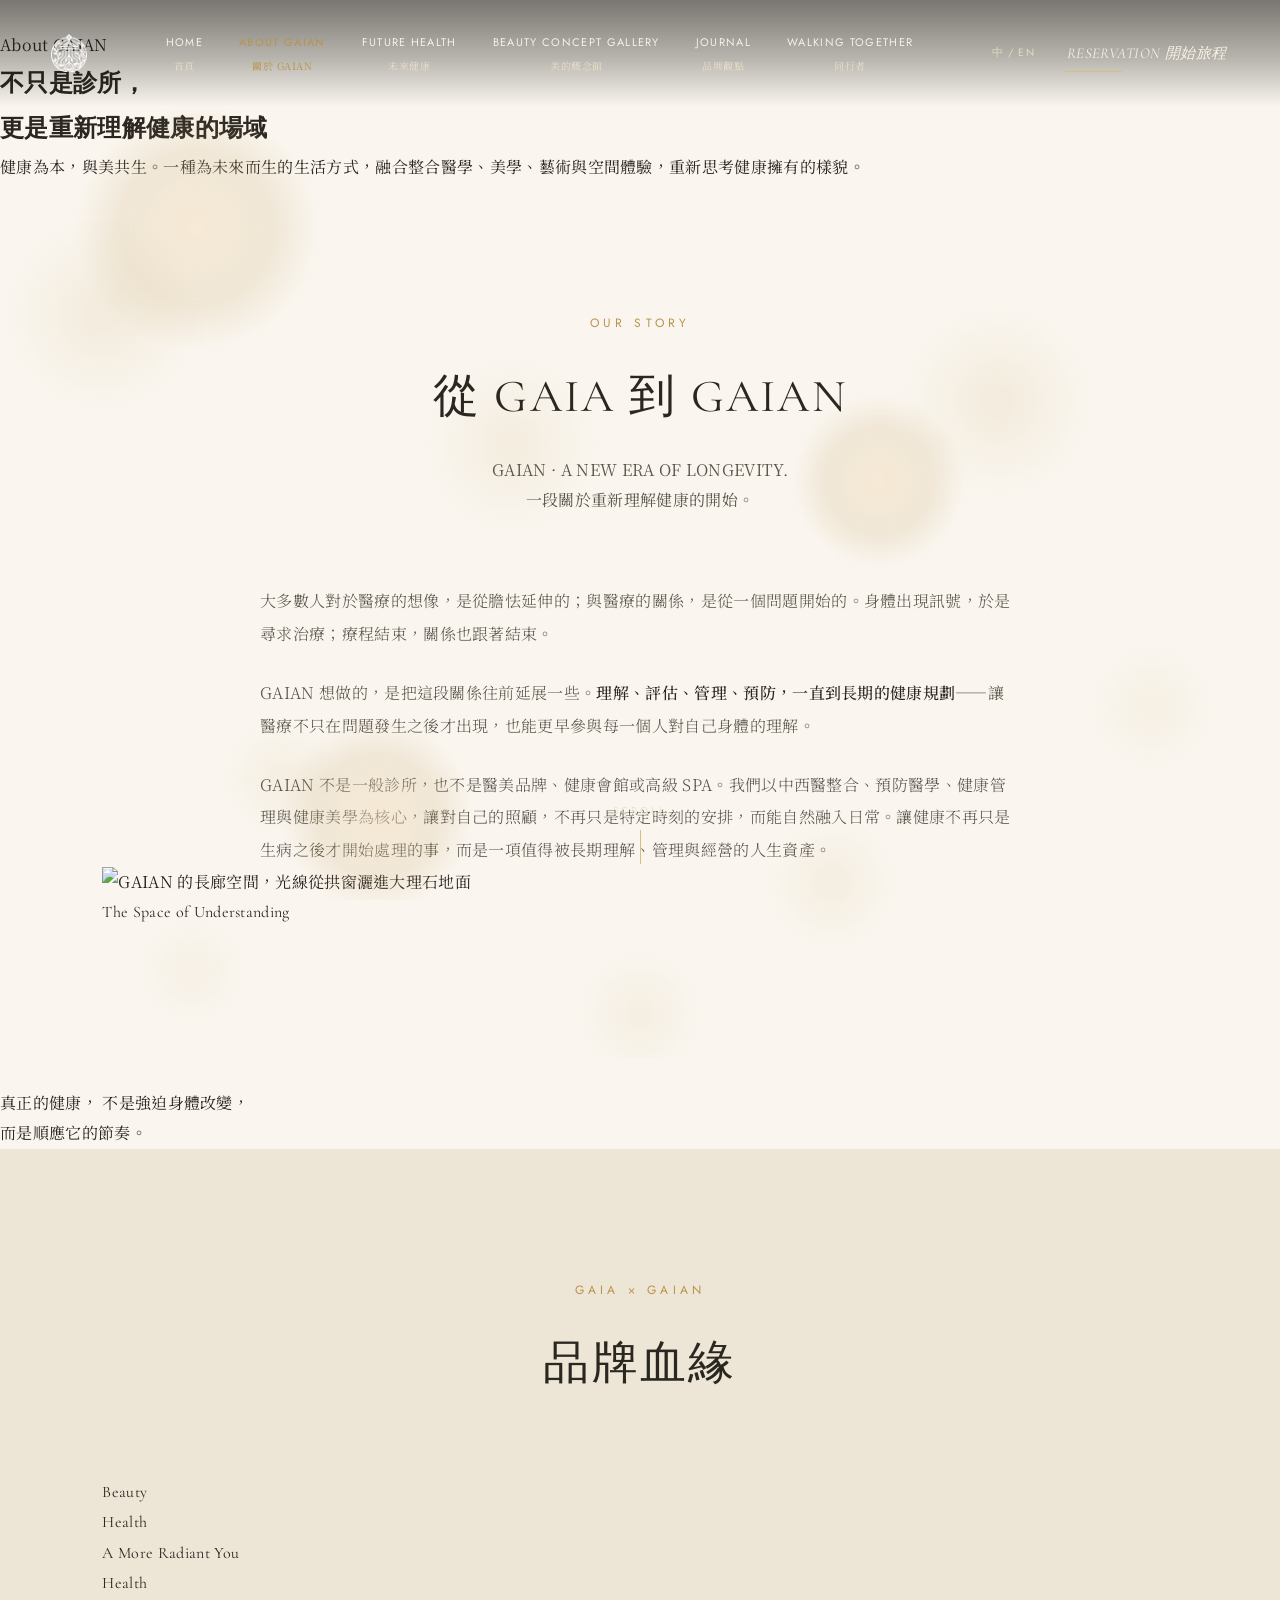
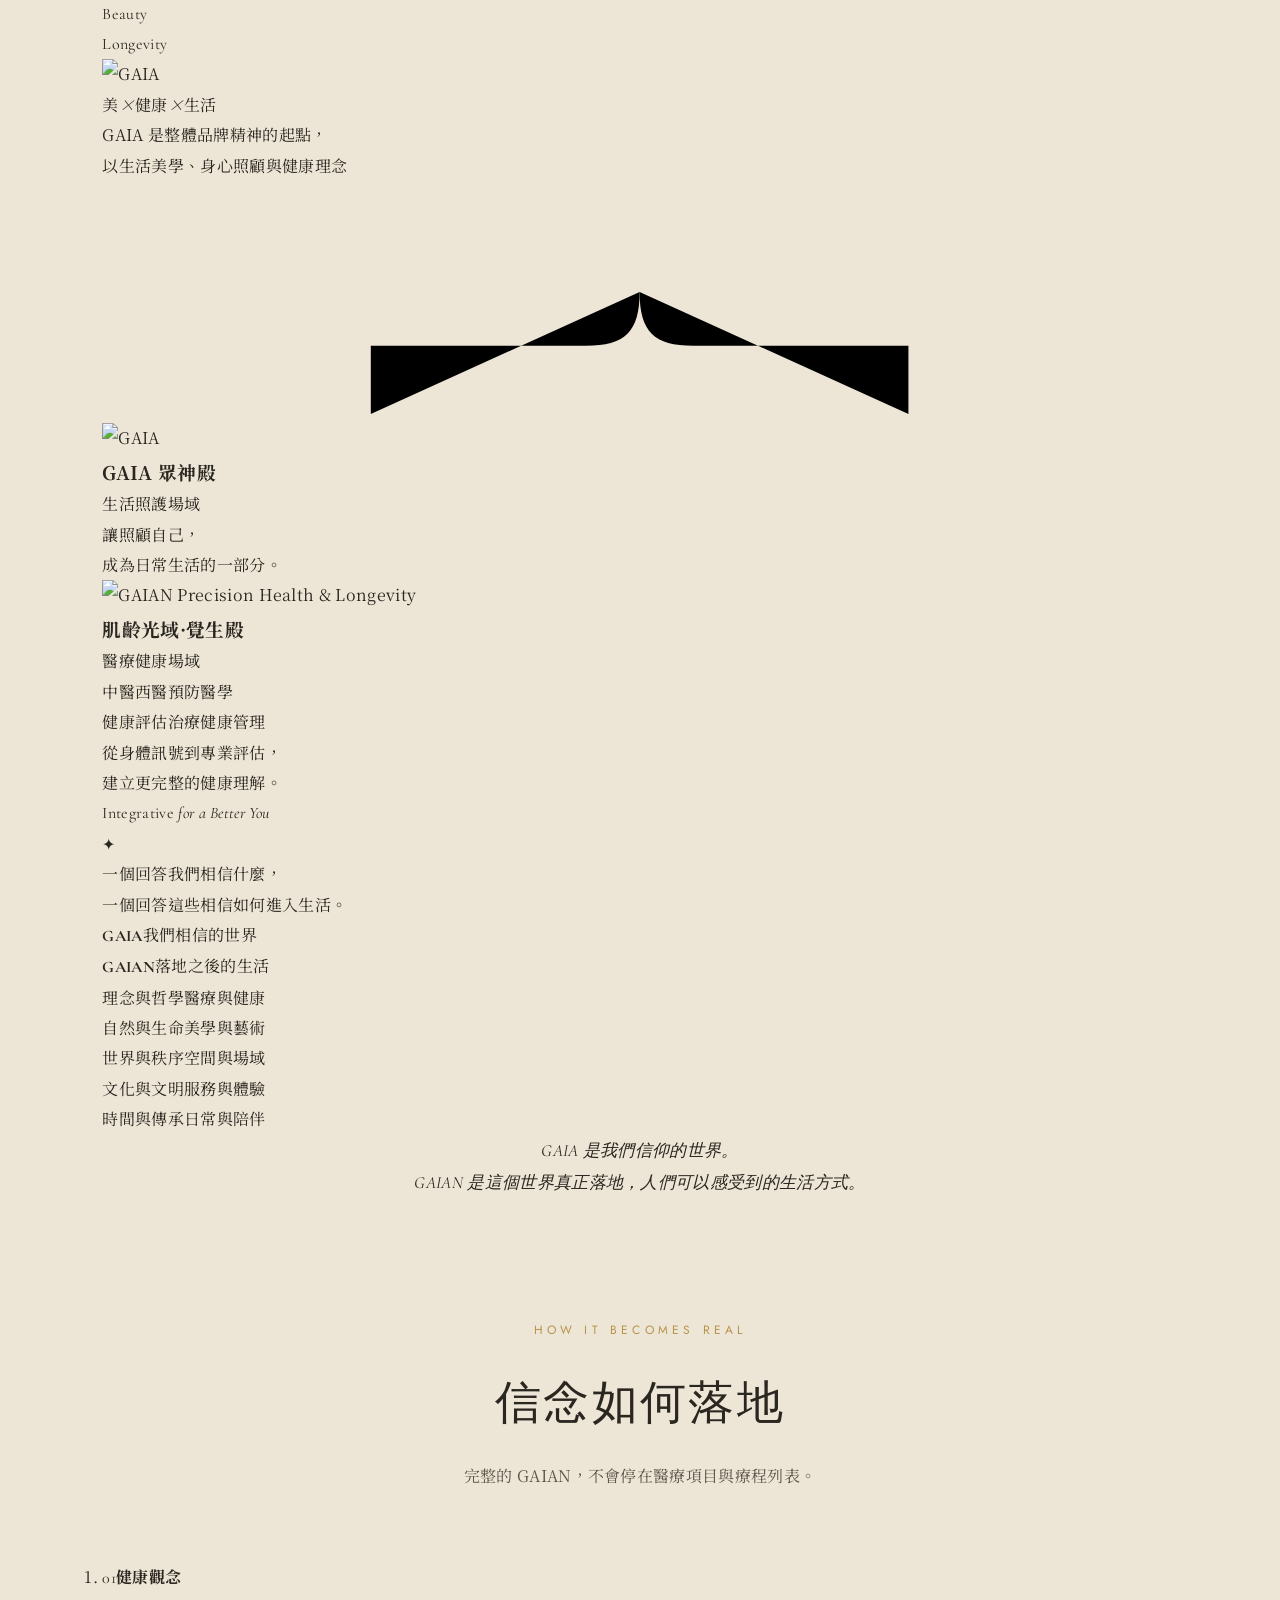
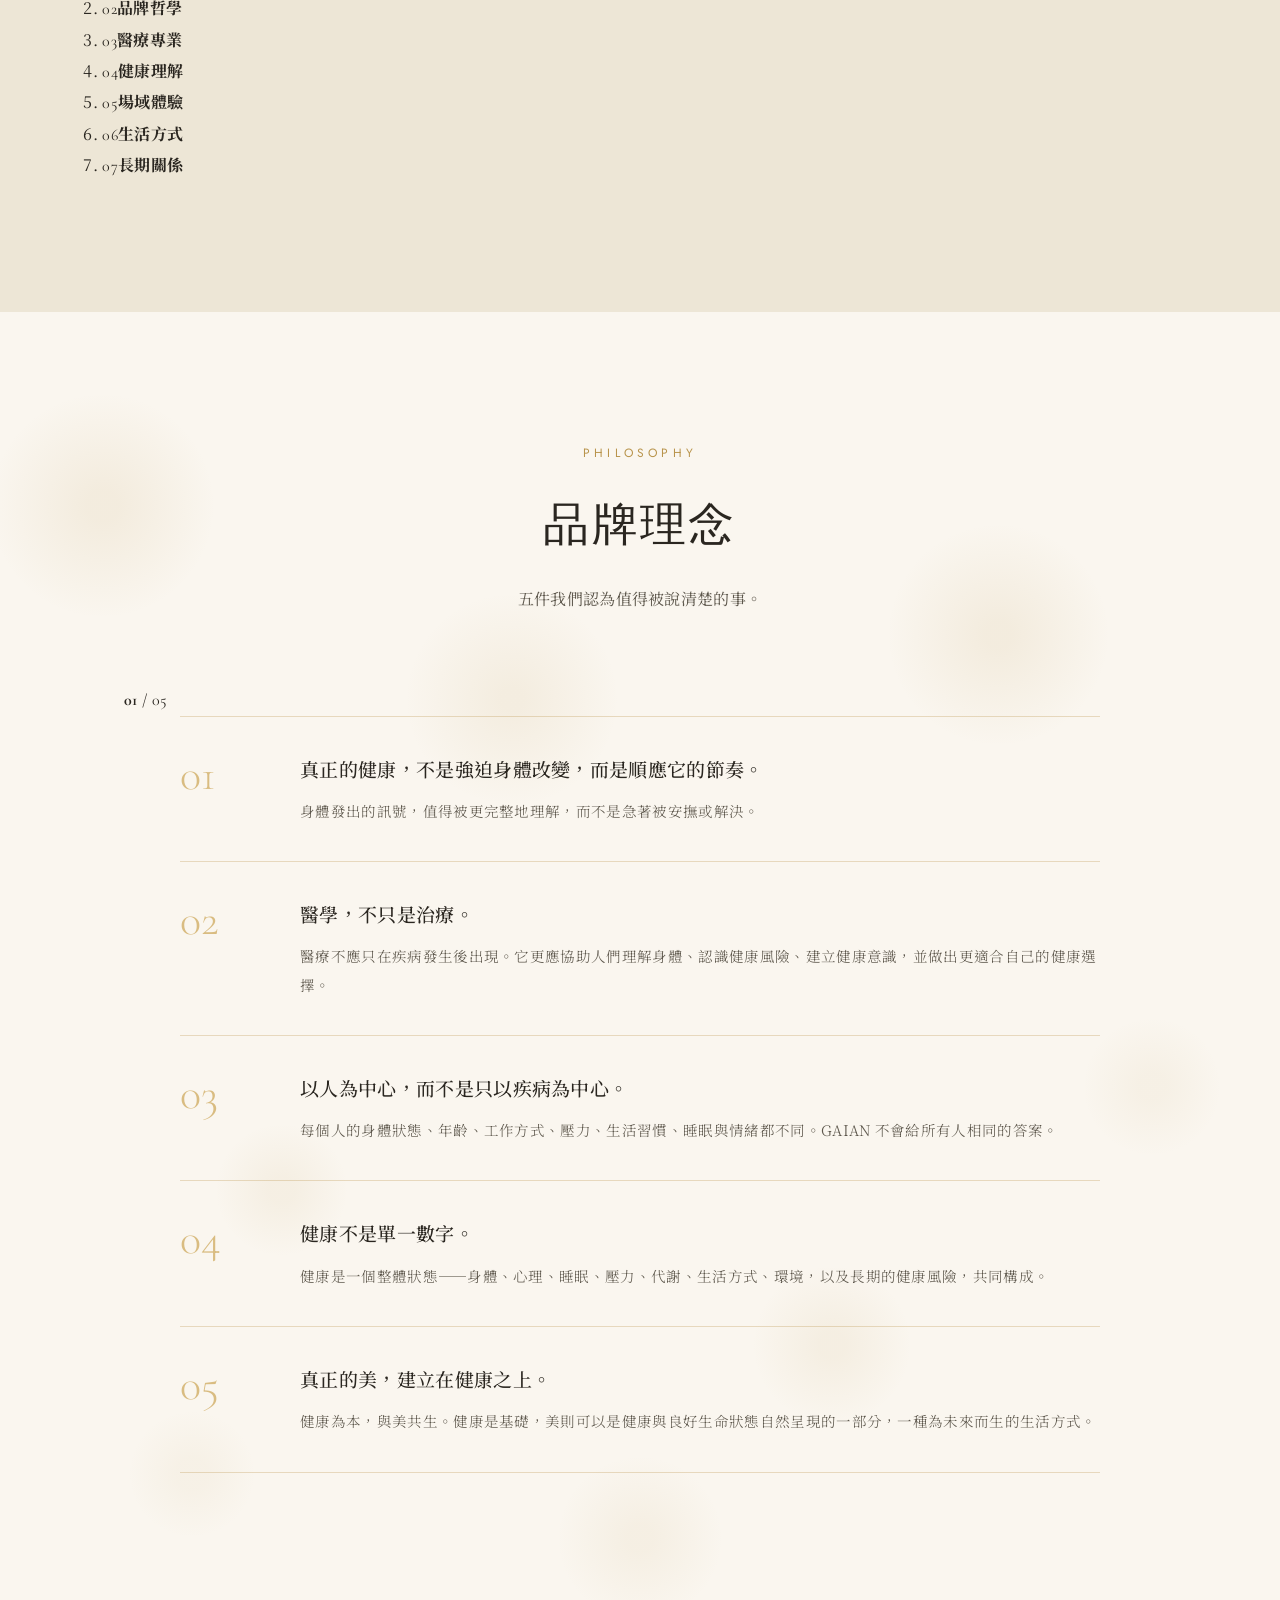
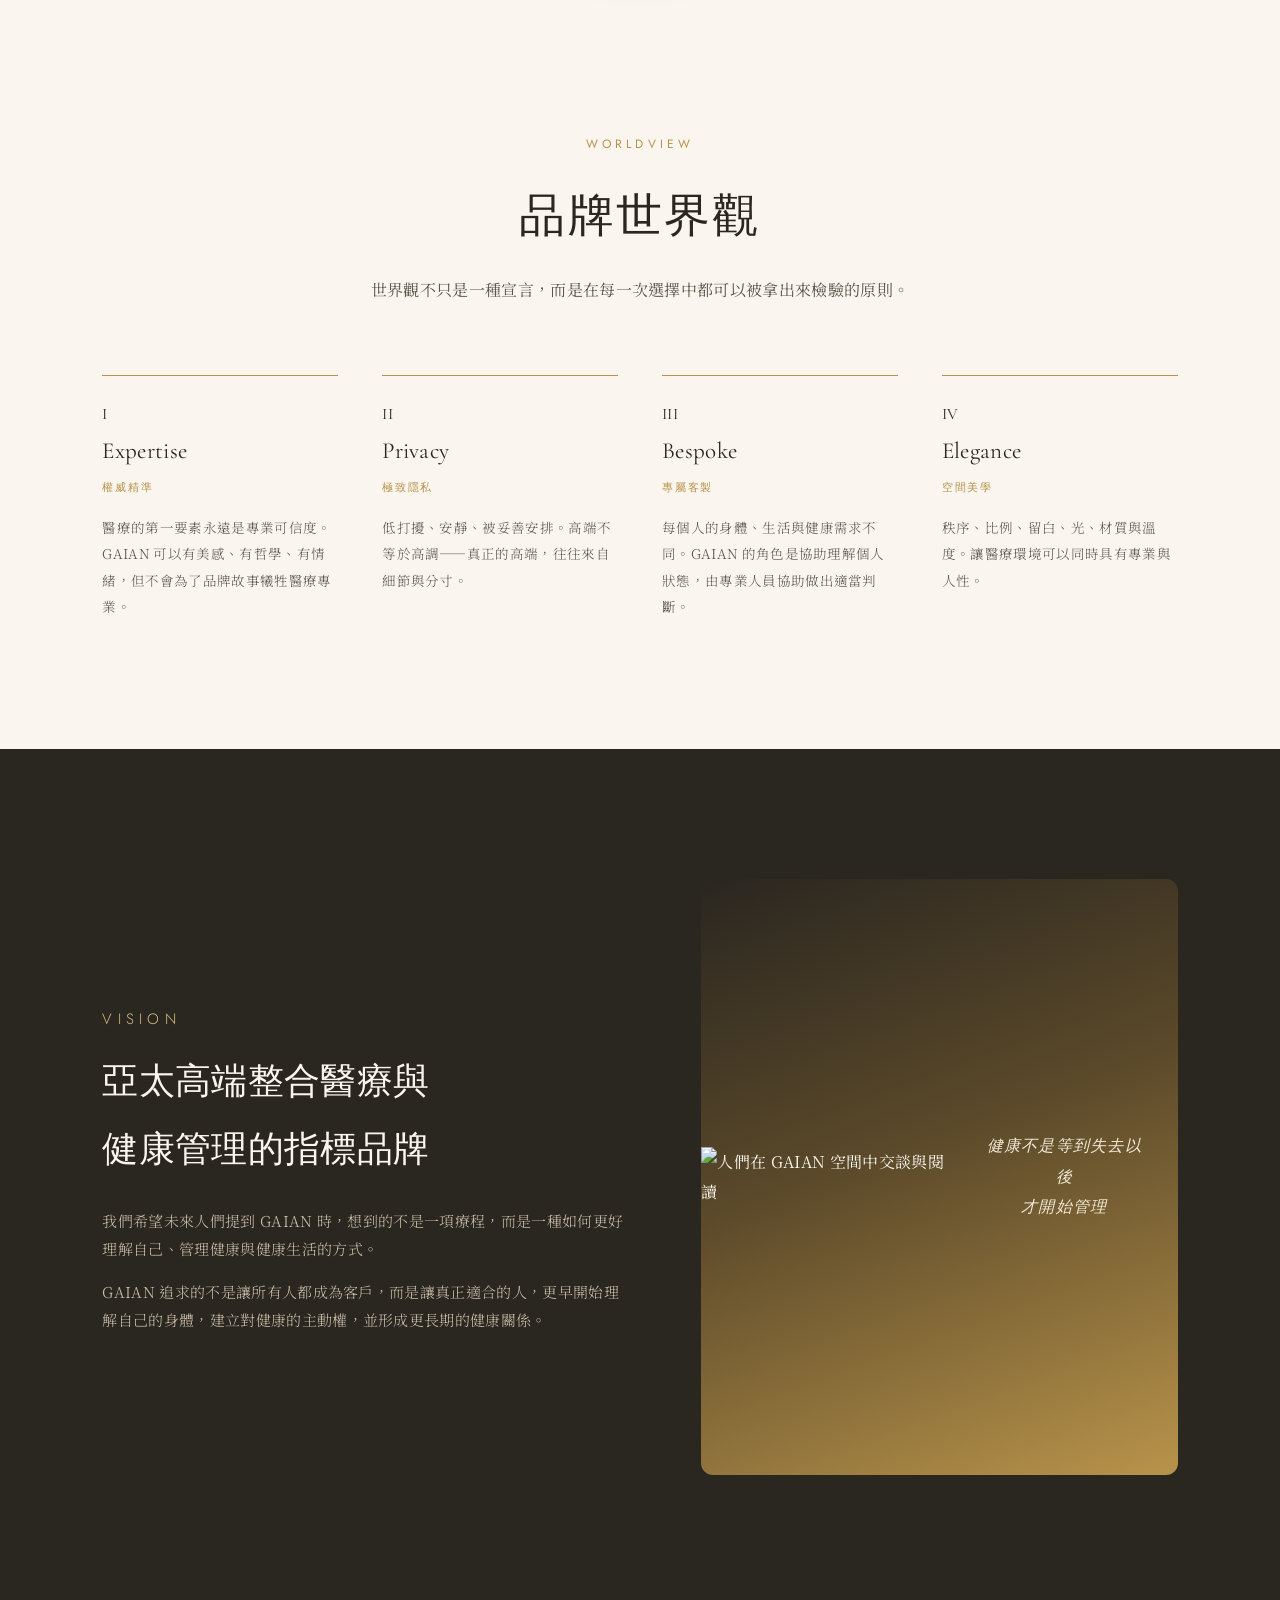
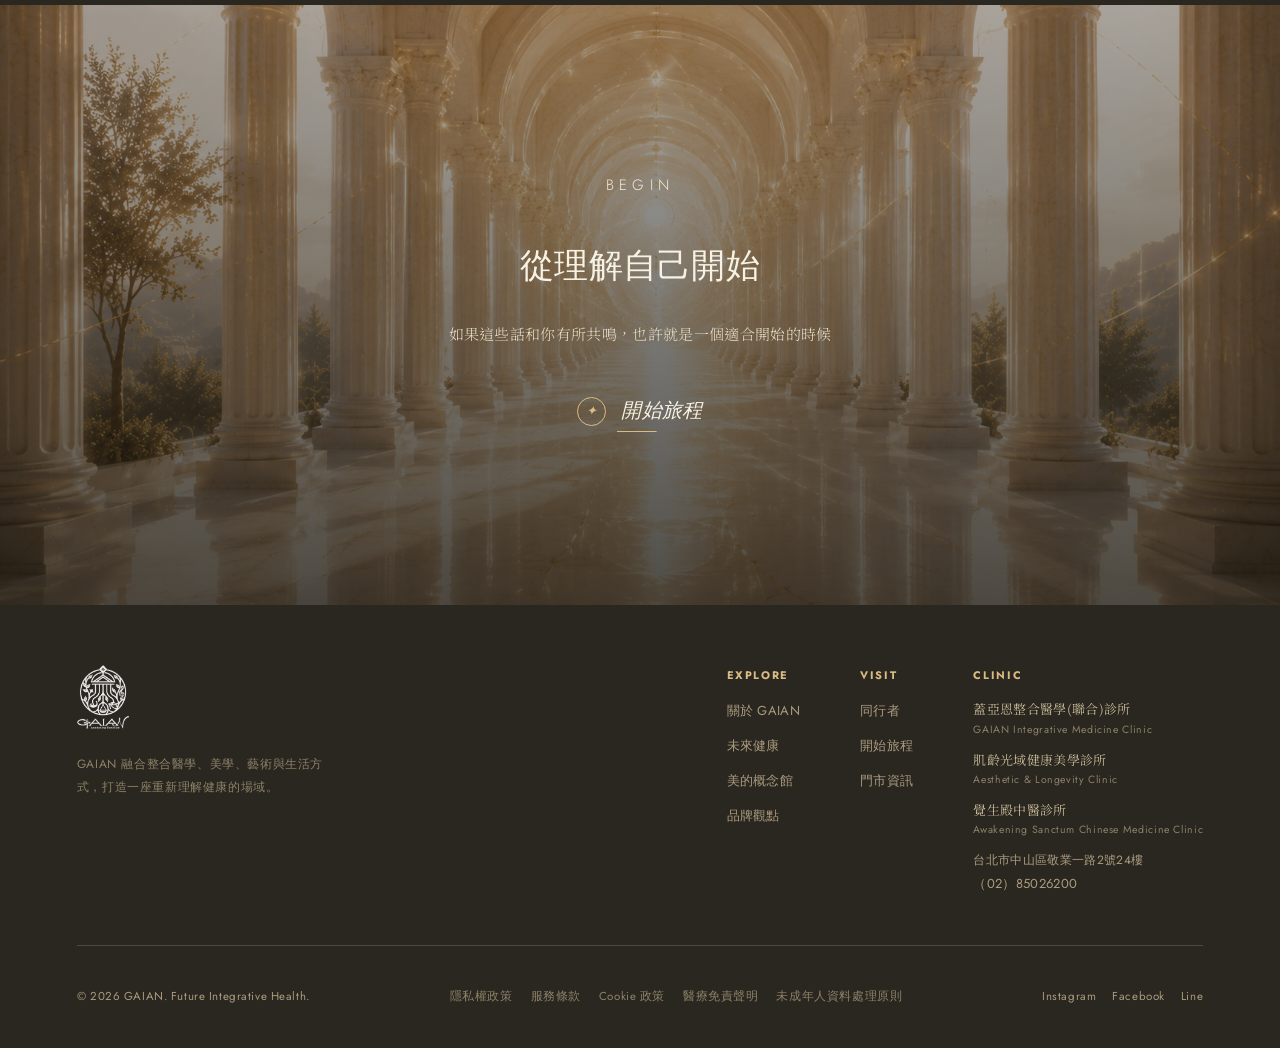
==== about.html @ 6a1093a0 "Add files via upload" ====
<!DOCTYPE html>
<html lang="zh-Hant">
<head>
<meta charset="UTF-8">
<meta name="viewport" content="width=device-width, initial-scale=1.0">
<title>關於 GAIAN | GAIAN</title>
<link rel="preconnect" href="https://fonts.googleapis.com">
<link rel="preconnect" href="https://fonts.gstatic.com" crossorigin>
<link href="https://fonts.googleapis.com/css2?family=Cormorant+Garamond:ital,wght@0,300;0,400;0,500;1,400&family=Noto+Serif+TC:wght@300;400;500;600&family=Jost:wght@300;400;500&display=swap" rel="stylesheet">
<link rel="stylesheet" href="css/style.css">
<link rel="stylesheet" href="css/about.css">
</head>
<body class="page-about">

<!--
  Status：Review（CLAUDE.md §13 LEVEL 2 — 品牌大型文案，需董事長確認後才算正式版本）

  本頁所有文字皆改寫自已核准之品牌文件，未新增任何品牌核心：
  #story      → BRAND.md §06 Brand Essence、§07 Brand Purpose
  #gaia       → BRAND.md §09 Brand Architecture、§10 Relationship（含七階段實踐流程）
  #philosophy → BRAND.md §11 Core Philosophy 01–05
  #worldview  → BRAND.md §13 Core Values、PROJECT_STATUS.md §10（APPROVED）
  #vision     → BRAND.md §08 Brand Vision、PROJECT_STATUS.md §09（APPROVED）
  引句       → BRAND.md §19 Core Brand Statements

  未使用「全人健康」「全人照護」（PROJECT_STATUS.md §22 APPROVED RESTRICTION），
  亦未使用 §23 Generic Language Watch List 之通用詞彙。

  2026-10-15：品牌血緣區塊新增品牌關係圖（GAIA → GAIA 眾神殿／肌齡光域·覺生殿），Logo 在 images/about/brand/。

  2026-10-14 視覺改版：
  - 配圖統一放在 images/about/，檔名 about-01～about-10。目前為暫代圖（沿用舊素材的複本），
    新圖產出後直接用同檔名覆蓋即可，不需修改 HTML。生圖 Prompt 見《About頁_生圖Prompt.txt》。
  - 本頁配圖全部沿用網站既有素材（images/），未新增、未生成任何人物照片。
  - 依 PROJECT_STATUS.md §19，每張圖都在旁邊的註解寫明「這張圖在說什麼、為什麼屬於這一段」。
  - 一頁之內不重複使用同一張圖；與首頁共用的 about-corridor.png 是刻意的：
    首頁「閱讀完整品牌故事」連過來時，讀者會在品牌故事看到同一個空間，形成延續。
  - 頁面專屬樣式在 css/about.css，動畫在 js/about.js，不影響其他頁。
  - 所有動畫都遵守 prefers-reduced-motion（系統設定減少動態時，全部直接顯示最終狀態）。
-->

<nav class="nav" id="mainNav" data-active="about"></nav>


<!-- ===== HERO｜整頁照片主視覺 =====
     圖：core-integrative.png｜拱門外的日出與水面。
     說什麼：一扇打開的門、一段新的開始——對應本頁副標「A NEW ERA OF LONGEVITY」與「從 GAIA 到 GAIAN」。
     動畫：照片緩慢推近（Ken Burns）＋三顆柔光（沿用首頁 .shimmer）＋文字依序浮現。 -->
<section class="ab-hero">
  <div class="ab-hero-media" aria-hidden="true">
    <img src="images/about/about-01-hero.png" alt="">
  </div>
  <div class="shimmer-layer" aria-hidden="true">
    <span class="shimmer s1"></span>
    <span class="shimmer s2"></span>
    <span class="shimmer s3"></span>
  </div>
  <div class="ab-hero-inner">
    <p class="crumb ab-rise" style="--d:0.2s;">About GAIAN</p>
    <h1 class="en ab-rise" style="--d:0.45s;">不只是診所，<br>更是重新理解健康的場域</h1>
    <span class="ab-hero-rule ab-rise" style="--d:0.75s;" aria-hidden="true"></span>
    <p class="ab-rise" style="--d:0.95s;">健康為本，與美共生。一種為未來而生的生活方式，融合整合醫學、美學、藝術與空間體驗，重新思考健康擁有的樣貌。</p>
  </div>
  <div class="scroll-cue">SCROLL</div>
</section>


<!-- ===== 品牌故事｜左文右圖（拱門照片） =====
     圖：about-corridor.png｜GAIAN 的長廊與雕塑。
     說什麼：這就是那座「重新理解健康的場域」。與首頁 What Is GAIAN 同一張圖，是刻意的延續。
     動畫：照片從模糊到清晰（沿用首頁 .reveal-photo）＋捲動時輕微視差。 -->
<section class="section texture-bg" id="story">
  <div class="section-head reveal">
    <p class="eyebrow en">Our Story</p>
    <h2>從 GAIA 到 GAIAN</h2>
    <p class="tagline">GAIAN · A NEW ERA OF LONGEVITY.<br>一段關於重新理解健康的開始。</p>
  </div>
  <div class="story-grid">
    <div class="prose story-text">
      <p class="reveal">大多數人對於醫療的想像，是從膽怯延伸的；與醫療的關係，是從一個問題開始的。身體出現訊號，於是尋求治療；療程結束，關係也跟著結束。</p>
      <p class="reveal reveal-delay-1">GAIAN 想做的，是把這段關係往前延展一些。<strong>理解、評估、管理、預防，一直到長期的健康規劃</strong>——讓醫療不只在問題發生之後才出現，也能更早參與每一個人對自己身體的理解。</p>
      <p class="reveal reveal-delay-2">GAIAN 不是一般診所，也不是醫美品牌、健康會館或高級 SPA。我們以中西醫整合、預防醫學、健康管理與健康美學為核心，讓對自己的照顧，不再只是特定時刻的安排，而能自然融入日常。讓健康不再只是生病之後才開始處理的事，而是一項值得被長期理解、管理與經營的人生資產。</p>
    </div>
    <figure class="story-visual reveal-photo">
      <div class="story-arch" data-parallax="0.08">
        <img src="images/about/about-02-story.png" alt="GAIAN 的長廊空間，光線從拱窗灑進大理石地面">
      </div>
      <figcaption class="en">The Space of Understanding</figcaption>
    </figure>
  </div>
</section>


<!-- ===== 品牌金句｜整寬水面照片帶 =====
     圖：core-management.png｜流動的水道與漣漪。
     說什麼：「順應它的節奏」——水不被強迫，只依循自己的流向。
     動畫：背景視差＋金句逐行浮現。 -->
<section class="quote-band" aria-label="品牌金句">
  <div class="quote-band-media" data-parallax="0.18" aria-hidden="true">
    <img src="images/about/about-03-quote.png" alt="">
  </div>
  <p class="quote-band-text">
    <span class="qb-line reveal">真正的健康，</span>
    <span class="qb-line reveal reveal-delay-3">不是強迫身體改變，<br class="m-br">而是順應它的節奏。</span>
  </p>
</section>


<!-- ===== 品牌血緣 =====
     2026-10-15 改版：先用「品牌關係圖」說明 GAIA 與兩個場域的關係，
     再接原本的五組「理念 → 落地」左右對照。
     品牌關係圖：
       - 內容與結構依品牌簡報〈GAIA 美×健康×生活〉關係圖。
       - Logo（images/about/brand/）為從簡報截圖裁切、去背的暫代檔，解析度有限；
         取得原始 Logo 檔（AI／SVG／高解析 PNG）後，用同檔名覆蓋即可。
       - 動畫：GAIA 先浮現 → 金線往下畫、再向左右分支 → 兩張場域卡片依序升起。 -->
<section class="section gb-io" id="gaia">
  <div class="section-head reveal">
    <p class="eyebrow en">GAIA × GAIAN</p>
    <h2>品牌血緣</h2>
  </div>

  <div class="brand-tree" data-animate>
    <div class="bt-aside bt-aside-l en" aria-hidden="true">Beauty<br>Health<br>A More Radiant You</div>
    <div class="bt-aside bt-aside-r en" aria-hidden="true">Health<br>Beauty<br>Longevity</div>

    <div class="bt-root">
      <img class="bt-logo bt-logo-root" src="images/about/brand/gaia-logo.png" alt="GAIA">
      <p class="bt-trio">美<i>×</i>健康<i>×</i>生活</p>
      <span class="bt-rule" aria-hidden="true"></span>
      <p class="bt-root-desc">GAIA 是整體品牌精神的起點，<br>以生活美學、身心照顧與健康理念</p>
    </div>

    <div class="bt-branch" aria-hidden="true">
      <svg viewBox="0 0 600 130" preserveAspectRatio="none" focusable="false">
        <defs>
          <linearGradient id="btGold" x1="0" y1="0" x2="1" y2="0">
            <stop offset="0%" stop-color="#C8A56A" stop-opacity="0.35"/>
            <stop offset="50%" stop-color="#B8934A"/>
            <stop offset="100%" stop-color="#C8A56A" stop-opacity="0.35"/>
          </linearGradient>
        </defs>
        <path class="bt-trunk" vector-effect="non-scaling-stroke" d="M300 0 L300 62"/>
        <path class="bt-arm" vector-effect="non-scaling-stroke" d="M300 62 C300 84 292 92 270 92 L150 92 L150 130"/>
        <path class="bt-arm" vector-effect="non-scaling-stroke" d="M300 62 C300 84 308 92 330 92 L450 92 L450 130"/>
      </svg>
      <span class="bt-spark" aria-hidden="true"></span>
    </div>

    <div class="bt-children">
      <article class="bt-card" style="--i:0;">
        <img class="bt-logo" src="images/about/brand/gaia-logo.png" alt="GAIA">
        <h3>GAIA 眾神殿</h3>
        <span class="bt-rule" aria-hidden="true"></span>
        <p class="bt-role">生活照護場域</p>
        <p class="bt-desc">讓照顧自己，<br>成為日常生活的一部分。</p>
      </article>
      <article class="bt-card bt-card-med" style="--i:1;">
        <img class="bt-logo" src="images/about/brand/gaian-logo.png" alt="GAIAN Precision Health &amp; Longevity">
        <h3>肌齡光域<span class="bt-dot">·</span>覺生殿</h3>
        <span class="bt-rule" aria-hidden="true"></span>
        <p class="bt-role">醫療健康場域</p>
        <div class="bt-tags">
          <p><span>中醫</span><span>西醫</span><span>預防醫學</span></p>
          <p><span>健康評估</span><span>治療</span><span>健康管理</span></p>
        </div>
        <p class="bt-desc">從身體訊號到專業評估，<br>建立更完整的健康理解。</p>
      </article>
    </div>

    <p class="bt-sign en" aria-hidden="true">Integrative <em>for a Better You</em></p>
  </div>

  <!-- 原本的 GAIA ↔ GAIAN 五組對照：由這句引言接續 -->
  <div class="lineage-intro reveal">
    <span class="li-star" aria-hidden="true">✦</span>
    <p>一個回答我們相信什麼，<br class="m-br">一個回答這些相信如何進入生活。</p>
  </div>

  <div class="lineage" data-animate>
    <div class="lineage-head">
      <div class="lh-side"><b class="en">GAIA</b><span>我們相信的世界</span></div>
      <div class="lh-mid" aria-hidden="true"></div>
      <div class="lh-side right"><b class="en">GAIAN</b><span>落地之後的生活</span></div>
    </div>
    <div class="lineage-rows">
      <span class="lineage-spine" aria-hidden="true"></span>
      <div class="lineage-row" style="--i:0;"><span class="lr-l">理念與哲學</span><i class="lr-node" aria-hidden="true"></i><span class="lr-r">醫療與健康</span></div>
      <div class="lineage-row" style="--i:1;"><span class="lr-l">自然與生命</span><i class="lr-node" aria-hidden="true"></i><span class="lr-r">美學與藝術</span></div>
      <div class="lineage-row" style="--i:2;"><span class="lr-l">世界與秩序</span><i class="lr-node" aria-hidden="true"></i><span class="lr-r">空間與場域</span></div>
      <div class="lineage-row" style="--i:3;"><span class="lr-l">文化與文明</span><i class="lr-node" aria-hidden="true"></i><span class="lr-r">服務與體驗</span></div>
      <div class="lineage-row" style="--i:4;"><span class="lr-l">時間與傳承</span><i class="lr-node" aria-hidden="true"></i><span class="lr-r">日常與陪伴</span></div>
    </div>
  </div>

  <p class="gb-io-cta reveal">GAIA 是我們信仰的世界。<br>GAIAN 是這個世界真正落地，人們可以感受到的生活方式。</p>

  <!-- BRAND.md §10：GAIAN 不能只存在於醫療項目與療程列表，而應逐步形成完整的七階段實踐。
       桌機改為橫向路徑（呼應首頁「健康管理方式」的金線節點），手機維持直向。
       動畫：金線從左畫到右，七個節點依序亮起，畫完後有一顆光點沿線緩慢流動。 -->
  <div class="section-head reveal" style="margin-top:120px;">
    <p class="eyebrow en">How It Becomes Real</p>
    <h2>信念如何落地</h2>
    <p class="tagline">完整的 GAIAN，不會停在醫療項目與療程列表。</p>
  </div>
  <ol class="belief-path" data-animate>
    <span class="bp-track" aria-hidden="true"><span class="bp-glow"></span></span>
    <li class="bp-node" style="--i:0;"><i aria-hidden="true"></i><span class="bp-num en">01</span><b>健康觀念</b></li>
    <li class="bp-node" style="--i:1;"><i aria-hidden="true"></i><span class="bp-num en">02</span><b>品牌哲學</b></li>
    <li class="bp-node" style="--i:2;"><i aria-hidden="true"></i><span class="bp-num en">03</span><b>醫療專業</b></li>
    <li class="bp-node" style="--i:3;"><i aria-hidden="true"></i><span class="bp-num en">04</span><b>健康理解</b></li>
    <li class="bp-node" style="--i:4;"><i aria-hidden="true"></i><span class="bp-num en">05</span><b>場域體驗</b></li>
    <li class="bp-node" style="--i:5;"><i aria-hidden="true"></i><span class="bp-num en">06</span><b>生活方式</b></li>
    <li class="bp-node bp-end" style="--i:6;"><i aria-hidden="true"></i><span class="bp-num en">07</span><b>長期關係</b></li>
  </ol>
</section>


<!-- ===== 品牌理念｜左側固定畫框＋右側五條理念 =====
     桌機：左邊畫框固定不動，捲到哪一條理念，畫框就淡入對應的圖；正在讀的那一條會被點亮。
     手機：不顯示畫框，維持純文字長條（理念是要被讀完的句子）。
     五張圖與理念的對應：
       01 journey-bg.png        大理石柔和的弧線  → 順應身體的節奏，而不是對抗
       02 hero-arch.png         拱門外的地平線    → 醫學不只停在治療，而是看得更遠
       03 home-hero.png         一個人面向海      → 以「人」為中心
       04 gallery-constellation.png 星與光的整體 → 健康是整體，不是單一數字
       05 beauty-porcelain.png  茶器與日常之美    → 美建立在健康的生活之上 -->
<section class="section texture-bg" id="philosophy">
  <div class="section-head reveal">
    <p class="eyebrow en">Philosophy</p>
    <h2>品牌理念</h2>
    <p class="tagline">五件我們認為值得被說清楚的事。</p>
  </div>
  <div class="ph-layout">
    <div class="ph-frame-col" aria-hidden="true">
      <div class="ph-frame">
        <img class="ph-img is-active" data-ph="0" src="images/about/about-04-philosophy-01.png" alt="">
        <img class="ph-img" data-ph="1" src="images/about/about-05-philosophy-02.png" alt="">
        <img class="ph-img" data-ph="2" src="images/about/about-06-philosophy-03.png" alt="">
        <img class="ph-img" data-ph="3" src="images/about/about-07-philosophy-04.png" alt="">
        <img class="ph-img" data-ph="4" src="images/about/about-08-philosophy-05.png" alt="">
        <span class="ph-counter en"><b id="phCurrent">01</b> / 05</span>
      </div>
    </div>
    <div class="philosophy-list">
      <div class="ph-item reveal" data-ph="0">
        <span class="ph-index en">01</span>
        <div class="ph-body">
          <b>真正的健康，不是強迫身體改變，而是順應它的節奏。</b>
          <p>身體發出的訊號，值得被更完整地理解，而不是急著被安撫或解決。</p>
        </div>
      </div>
      <div class="ph-item reveal" data-ph="1">
        <span class="ph-index en">02</span>
        <div class="ph-body">
          <b>醫學，不只是治療。</b>
          <p>醫療不應只在疾病發生後出現。它更應協助人們理解身體、認識健康風險、建立健康意識，並做出更適合自己的健康選擇。</p>
        </div>
      </div>
      <div class="ph-item reveal" data-ph="2">
        <span class="ph-index en">03</span>
        <div class="ph-body">
          <b>以人為中心，而不是只以疾病為中心。</b>
          <p>每個人的身體狀態、年齡、工作方式、壓力、生活習慣、睡眠與情緒都不同。GAIAN 不會給所有人相同的答案。</p>
        </div>
      </div>
      <div class="ph-item reveal" data-ph="3">
        <span class="ph-index en">04</span>
        <div class="ph-body">
          <b>健康不是單一數字。</b>
          <p>健康是一個整體狀態——身體、心理、睡眠、壓力、代謝、生活方式、環境，以及長期的健康風險，共同構成。</p>
        </div>
      </div>
      <div class="ph-item reveal" data-ph="4">
        <span class="ph-index en">05</span>
        <div class="ph-body">
          <b>真正的美，建立在健康之上。</b>
          <p>健康為本，與美共生。健康是基礎，美則可以是健康與良好生命狀態自然呈現的一部分，一種為未來而生的生活方式。</p>
        </div>
      </div>
    </div>
  </div>
</section>


<!-- ===== 品牌世界觀｜四項原則 =====
     不加照片：這四項是「原則」，圖片會把它們變成風格示意。
     動畫：每欄頂端金線由左往右畫出（依序），羅馬數字淡入；滑鼠移上時整欄微微上浮。 -->
<section class="section" id="worldview">
  <div class="section-head reveal">
    <p class="eyebrow en">Worldview</p>
    <h2>品牌世界觀</h2>
    <p class="tagline">世界觀不只是一種宣言，而是在每一次選擇中都可以被拿出來檢驗的原則。</p>
  </div>
  <div class="value-grid wv-grid" data-animate>
    <div class="value-item" style="--i:0;">
      <span class="wv-num en" aria-hidden="true">I</span>
      <b class="en">Expertise</b>
      <span class="v-zh">權威精準</span>
      <p>醫療的第一要素永遠是專業可信度。GAIAN 可以有美感、有哲學、有情緒，但不會為了品牌故事犧牲醫療專業。</p>
    </div>
    <div class="value-item" style="--i:1;">
      <span class="wv-num en" aria-hidden="true">II</span>
      <b class="en">Privacy</b>
      <span class="v-zh">極致隱私</span>
      <p>低打擾、安靜、被妥善安排。高端不等於高調——真正的高端，往往來自細節與分寸。</p>
    </div>
    <div class="value-item" style="--i:2;">
      <span class="wv-num en" aria-hidden="true">III</span>
      <b class="en">Bespoke</b>
      <span class="v-zh">專屬客製</span>
      <p>每個人的身體、生活與健康需求不同。GAIAN 的角色是協助理解個人狀態，由專業人員協助做出適當判斷。</p>
    </div>
    <div class="value-item" style="--i:3;">
      <span class="wv-num en" aria-hidden="true">IV</span>
      <b class="en">Elegance</b>
      <span class="v-zh">空間美學</span>
      <p>秩序、比例、留白、光、材質與溫度。讓醫療環境可以同時具有專業與人性。</p>
    </div>
  </div>
</section>


<!-- ===== 未來願景｜深色底＋照片 =====
     圖：core-culture.png｜人們在 GAIAN 空間中對話、閱讀。
     說什麼：願景的最後一句「形成更長期的健康關係」——不是一次療程，而是持續往來的場域。
     動畫：照片從模糊到清晰（.reveal-photo）＋持續極緩慢的推近；金句疊在照片下緣。 -->
<section class="section gb-believe" id="vision">
  <div class="gb-grid">
    <div class="reveal">
      <p class="eyebrow en">Vision</p>
      <h2>亞太高端整合醫療與<br>健康管理的指標品牌</h2>
      <p>我們希望未來人們提到 GAIAN 時，想到的不是一項療程，而是一種如何更好理解自己、管理健康與健康生活的方式。</p>
      <p>GAIAN 追求的不是讓所有人都成為客戶，而是讓真正適合的人，更早開始理解自己的身體，建立對健康的主動權，並形成更長期的健康關係。</p>
    </div>
    <div class="gb-believe-visual vision-photo reveal-photo">
      <img src="images/about/about-09-vision.png" alt="人們在 GAIAN 空間中交談與閱讀">
      <span>健康不是等到失去以後<br>才開始管理</span>
    </div>
  </div>
</section>

<section class="final-cta ab-cta">
  <div class="final-inner">
    <p class="eyebrow en reveal">Begin</p>
    <h2 class="en reveal reveal-delay-1">從理解自己開始</h2>
    <p class="reveal reveal-delay-2">如果這些話和你有所共鳴，也許就是一個適合開始的時候</p>
    <a class="btn-star primary reveal reveal-delay-3" href="contact.html">開始旅程<span class="btn-star-underline"></span></a>
  </div>
</section>

<footer>
  <div class="footer-top">
    <div class="logo-row">
      <img src="images/shared/logo.png" alt="GAIAN">
      <p>GAIAN 融合整合醫學、美學、藝術與生活方式，打造一座重新理解健康的場域。</p>
    </div>
    <div class="footer-links">
      <div class="footer-col"><b>Explore</b><a href="about.html">關於 GAIAN</a><a href="future-health.html">未來健康</a><a href="gallery.html">美的概念館</a><a href="journal.html">品牌觀點</a></div>
      <div class="footer-col"><b>Visit</b><a href="walking-together.html">同行者</a><a href="contact.html">開始旅程</a><a href="contact.html#location">門市資訊</a></div>
      <!-- 醫療機構識別資訊
           來源：PROJECT_STATUS.md §05（Status：APPROVED）、§06 Official Naming Rule。
           名稱、地址、電話為正式對外資料，不得改寫、簡稱或自行翻譯。
           TODO｜WEBSITE_MEMO.md §01 A-04：開業執照字號（兩院所各一）為官網必載事項，
           目前 [待確認]。取得後必須補列於本區塊，未補齊前不得 Go-Live。 -->
      <div class="footer-col footer-clinic">
        <b>Clinic</b>
        <p class="clinic-name">蓋亞恩整合醫學(聯合)診所<span>GAIAN Integrative Medicine Clinic</span></p>
        <p class="clinic-name">肌齡光域健康美學診所<span>Aesthetic &amp; Longevity Clinic</span></p>
        <p class="clinic-name">覺生殿中醫診所<span>Awakening Sanctum Chinese Medicine Clinic</span></p>
        <p class="clinic-meta">台北市中山區敬業一路2號24樓</p>
        <p class="clinic-meta"><a href="tel:+886285026200">（02）85026200</a></p>
      </div>
    </div>
  </div>
  <div class="footer-bottom">
    <p>&copy; 2026 GAIAN. Future Integrative Health.</p>
    <!-- 法遵頁面連結。四份頁面目前均為「架構草稿」，尚未經法務審閱。
         依 WEBSITE_MEMO.md §01 B，未完成前全站不得 Go-Live。 -->
    <div class="footer-legal">
      <a href="privacy.html">隱私權政策</a>
      <a href="terms.html">服務條款</a>
      <a href="cookie-policy.html">Cookie 政策</a>
      <a href="medical-disclaimer.html">醫療免責聲明</a>
      <a href="minors-policy.html">未成年人資料處理原則</a>
    </div>
    <!-- TODO：社群連結網址 [待確認]；LINE 官方帳號連結見 WEBSITE_MEMO.md §01 A-11 -->
    <div class="footer-social"><a href="#">Instagram</a><a href="#">Facebook</a><a href="#">Line</a></div>
  </div>
</footer>
<script src="js/nav-data.js"></script>
<script src="js/nav.js"></script>
<script src="js/reveal.js"></script>
<script src="js/about.js"></script>

</body>
</html>
---- css/style.css ----
:root{
  --gold:#B8934A;
  --gold-light:#D9BC81;
  --gold-pale:#F3E9D6;
  --ink:#2A2620;
  --ink-soft:#5C564B;
  --cream:#FAF6EF;
  --mist:#EDE6D6;
  /* Hero 主視覺圖片：單一來源，Hero 本身與 About 交界的霧化過渡都讀這裡，
     以後只要換這一行，兩處會自動同步，不會再因為兩處各自寫死路徑而對不上 */
  --hero-img:url('../images/home/home-hero.png');
  --hero-pos:center 42%;
}
*{box-sizing:border-box;margin:0;padding:0;}
html{scroll-behavior:smooth;}
body{
  font-family:'Noto Serif TC','Jost',serif;
  background:var(--cream);
  color:var(--ink);
  line-height:1.9;
  letter-spacing:0.02em;
}
.en{font-family:'Cormorant Garamond',serif;}
.eyebrow{
  font-family:'Jost',sans-serif;
  font-size:12px;
  letter-spacing:0.35em;
  text-transform:uppercase;
  color:var(--gold);
  margin-bottom:18px;
}
.section{padding:130px 8vw;position:relative;}
.texture-bg{
  background-color:var(--cream);
  background-image:
    radial-gradient(circle at 8% 15%, rgba(184,147,74,0.10) 0%, rgba(184,147,74,0.10) 1%, transparent 7%),
    radial-gradient(circle at 22% 68%, rgba(184,147,74,0.07) 0%, rgba(184,147,74,0.07) 1%, transparent 5%),
    radial-gradient(circle at 40% 30%, rgba(184,147,74,0.09) 0%, rgba(184,147,74,0.09) 1%, transparent 9%),
    radial-gradient(circle at 65% 80%, rgba(184,147,74,0.08) 0%, rgba(184,147,74,0.08) 1%, transparent 6%),
    radial-gradient(circle at 78% 25%, rgba(184,147,74,0.10) 0%, rgba(184,147,74,0.10) 1%, transparent 8%),
    radial-gradient(circle at 90% 60%, rgba(184,147,74,0.06) 0%, rgba(184,147,74,0.06) 1%, transparent 5%),
    radial-gradient(circle at 50% 95%, rgba(184,147,74,0.07) 0%, rgba(184,147,74,0.07) 1%, transparent 6%),
    radial-gradient(circle at 15% 90%, rgba(184,147,74,0.05) 0%, rgba(184,147,74,0.05) 1%, transparent 4%);
  background-repeat:no-repeat;
  background-size:100% 100%;
}
.section-head{text-align:center;max-width:640px;margin:0 auto 70px;}
.section-head h2{
  font-family:'Cormorant Garamond',serif;
  font-weight:400;font-size:46px;letter-spacing:0.05em;
  color:var(--ink);margin-bottom:14px;
}
.section-head .tagline{font-size:16px;color:var(--ink-soft);}
.lede{max-width:760px;margin:0 auto;text-align:center;font-size:17px;color:var(--ink-soft);font-weight:300;}
.art-note{
  font-family:'Jost',sans-serif;font-size:11px;letter-spacing:0.05em;
  color:#A99B7E;text-align:center;font-style:italic;padding:8px;background:var(--ink);
}

/* NAV */
.nav{
  position:fixed;top:0;left:0;right:0;z-index:100;
  display:flex;align-items:center;justify-content:space-between;
  padding:22px 4vw;
  background:linear-gradient(180deg, rgba(15,13,9,0.55) 0%, rgba(15,13,9,0.28) 55%, rgba(15,13,9,0) 100%);
  transition:background 0.35s, box-shadow 0.35s, padding 0.35s;
}
.nav.scrolled, .nav.solid{
  background:rgba(250,246,239,0.92);
  backdrop-filter:blur(10px);
  box-shadow:0 1px 0 rgba(184,147,74,0.2);
  padding:14px 4vw;
}
.nav-logo{display:flex;flex-direction:column;align-items:flex-start;line-height:1.2;flex-shrink:0;}
.nav-logo img{height:38px;width:auto;max-width:none;flex-shrink:0;align-self:flex-start;filter:brightness(0) invert(1);transition:filter 0.35s;}
.nav.scrolled .nav-logo img, .nav.solid .nav-logo img{filter:none;}
.nav-logo .tagline{
  font-family:'Jost',sans-serif;font-size:8.5px;letter-spacing:0.2em;color:#EAE0C8;
  text-transform:uppercase;margin-top:4px;
}
.nav.scrolled .nav-logo .tagline, .nav.solid .nav-logo .tagline{color:var(--ink-soft);}
.nav-links{
  display:flex;gap:8px;list-style:none;
  font-family:'Jost',sans-serif;font-size:11px;letter-spacing:0.1em;text-transform:uppercase;
}
.nav-links > li > a{
  display:flex;flex-direction:column;align-items:center;gap:3px;
  color:#F8F2E4;text-decoration:none;transition:color 0.3s;padding:10px 14px;
}
.nav-links > li > a .en{font-family:'Jost',sans-serif;font-size:11px;letter-spacing:0.12em;}
.nav-links > li > a .zh{font-family:'Noto Serif TC',serif;font-size:10px;letter-spacing:0.05em;color:#EAE0C8;}
.nav.scrolled .nav-links > li > a, .nav.solid .nav-links > li > a{color:var(--ink);}
.nav.scrolled .nav-links > li > a .zh, .nav.solid .nav-links > li > a .zh{color:var(--ink-soft);}
.nav-links > li > a:hover{color:var(--gold);}
.nav-links > li > a:hover .zh{color:var(--gold);}
.nav-links > li.current > a{color:var(--gold);}
.nav-links > li.current > a .zh{color:var(--gold);}

.nav-utility{display:flex;align-items:center;gap:22px;margin-right:10px;}
.nav-utility a{
  font-family:'Jost',sans-serif;font-size:10.5px;letter-spacing:0.1em;text-transform:uppercase;
  color:#EAE0C8;text-decoration:none;border-bottom:1px solid transparent;
}
.nav.scrolled .nav-utility a, .nav.solid .nav-utility a{color:var(--ink-soft);}
.nav-utility a:hover{color:var(--gold-light);border-color:var(--gold-light);}
.nav.scrolled .nav-utility a:hover, .nav.solid .nav-utility a:hover{color:var(--gold);border-color:var(--gold);}
.nav-utility .lang{opacity:0.85;cursor:default;}

.nav-cta{display:flex;align-items:center;gap:20px;}
.nav-cta a.reserve{
  font-family:'Cormorant Garamond',serif;font-style:italic;font-size:15px;letter-spacing:0.03em;
  color:#F8F2E4;padding:6px 2px;text-decoration:none;position:relative;transition:color 0.3s;
}
.nav-cta a.reserve::after{
  content:"";position:absolute;left:0;right:0;bottom:2px;height:1px;background:var(--gold-light);
  transform:scaleX(0.35);transform-origin:left;transition:transform 0.4s ease;
}
.nav.scrolled a.reserve, .nav.solid a.reserve{color:var(--ink);}
.nav-cta a.reserve:hover{color:var(--gold-light);}
.nav.scrolled a.reserve:hover, .nav.solid a.reserve:hover{color:var(--gold);}
.nav-cta a.reserve:hover::after{transform:scaleX(1);}

/* MOBILE BURGER */
.nav-burger{
  display:none;flex-direction:column;justify-content:center;gap:5px;
  width:30px;height:30px;background:none;border:none;cursor:pointer;padding:0;flex-shrink:0;
}
.nav-burger span{display:block;width:100%;height:1px;background:#F8F2E4;transition:transform 0.3s,opacity 0.3s,background 0.3s;}
.nav.scrolled .nav-burger span, .nav.solid .nav-burger span{background:var(--ink);}
.nav-burger.open span:nth-child(1){transform:translateY(6px) rotate(45deg);}
.nav-burger.open span:nth-child(2){opacity:0;}
.nav-burger.open span:nth-child(3){transform:translateY(-6px) rotate(-45deg);}

/* MOBILE DRAWER */
.mobile-drawer{
  position:fixed;inset:0;z-index:150;
  background:rgba(20,18,12,0.97);
  display:flex;align-items:center;justify-content:center;
  opacity:0;visibility:hidden;transform:translateY(-14px);
  transition:opacity 0.35s ease, transform 0.35s ease, visibility 0s linear 0.35s;
}
.mobile-drawer.open{
  opacity:1;visibility:visible;transform:translateY(0);
  transition:opacity 0.35s ease, transform 0.35s ease, visibility 0s linear 0s;
}
.mobile-drawer-inner{text-align:center;display:flex;flex-direction:column;align-items:center;gap:34px;padding:40px;}
.mobile-links{list-style:none;display:flex;flex-direction:column;gap:24px;}
.mobile-links a{text-decoration:none;color:#F8F2E4;display:block;}
.mobile-links a .en{display:block;font-family:'Cormorant Garamond',serif;font-size:22px;letter-spacing:0.06em;}
.mobile-links a .zh{display:block;font-family:'Noto Serif TC',serif;font-size:12px;color:#C9BFA8;margin-top:4px;letter-spacing:0.08em;}
.mobile-utility{display:flex;gap:22px;}
.mobile-utility a{
  font-family:'Jost',sans-serif;font-size:11px;letter-spacing:0.12em;text-transform:uppercase;
  color:#D9BC81;text-decoration:none;
}
.mobile-reserve{font-size:17px;}
body.no-scroll{overflow:hidden;}

@media(max-width:960px){
  .nav-links{display:none;}
  .nav-utility{display:none;}
  .nav-burger{display:flex;}
}
@media(min-width:961px){.mobile-drawer{display:none;}}
@media(max-width:480px){.nav-logo .tagline{display:none;}}

/* ===== MEGA MENU ===== */
.mega-panel{
  position:absolute;top:100%;left:50%;
  transform:translateX(-50%) translateY(-6px);
  width:min(1000px,88vw);
  background:var(--cream);border:0.5px solid var(--gold-light);
  box-shadow:0 30px 70px rgba(20,18,12,0.22);
  opacity:0;visibility:hidden;pointer-events:none;
  transition:opacity 0.3s ease, transform 0.3s ease, visibility 0s linear 0.3s;
  z-index:99;border-radius:12px;overflow:hidden;
}
.has-mega:hover .mega-panel{
  opacity:1;visibility:visible;pointer-events:auto;transform:translateX(-50%) translateY(0);
  transition:opacity 0.3s ease, transform 0.3s ease, visibility 0s linear 0s;
}
.mega-inner{display:grid;grid-template-columns:220px 1fr 300px;min-height:340px;}
.mega-list{padding:26px 0;border-right:0.5px solid rgba(184,147,74,0.25);}
.mega-list a{
  display:block;padding:13px 26px;text-decoration:none;border-left:2px solid transparent;transition:0.25s;
}
.mega-list a .en{display:block;font-family:'Cormorant Garamond',serif;font-size:16px;color:var(--ink);}
.mega-list a .zh{display:block;font-size:10.5px;letter-spacing:0.08em;color:var(--ink-soft);margin-top:2px;}
.mega-list a.active,.mega-list a:hover{border-left-color:var(--gold);background:var(--gold-pale);}
.mega-detail{padding:32px 30px;}
.mega-detail-item{display:none;}
.mega-detail-item.active{display:block;}
.mega-detail-item .eyebrow{margin-bottom:12px;}
.mega-detail-item h4{font-family:'Cormorant Garamond',serif;font-size:25px;font-weight:400;margin-bottom:8px;color:var(--ink);}
.mega-detail-item .mega-tagline{color:var(--gold);font-size:13.5px;margin-bottom:14px;}
.mega-detail-item .mega-desc{font-size:13px;color:var(--ink-soft);font-weight:300;line-height:1.8;margin-bottom:18px;}
.mega-detail-item .mega-link{font-size:11.5px;letter-spacing:0.08em;color:var(--ink);border-bottom:1px solid var(--gold);padding-bottom:2px;text-decoration:none;}
.mega-detail-item .mega-link:hover{color:var(--gold);}
.mega-visual{position:relative;overflow:hidden;}
.mega-visual img{position:absolute;inset:0;width:100%;height:100%;object-fit:cover;}
.mega-visual::before{content:"";position:absolute;inset:0;background:linear-gradient(0deg, rgba(20,18,12,0.78), rgba(20,18,12,0.15));}
.mega-quote{position:relative;z-index:2;height:100%;display:flex;flex-direction:column;justify-content:flex-end;padding:28px 24px;color:#F8F2E4;font-family:'Cormorant Garamond',serif;font-size:18px;line-height:1.6;}
.mega-quote span{display:block;margin-top:14px;font-family:'Jost',sans-serif;font-size:10.5px;letter-spacing:0.15em;color:var(--gold-light);}
@media(max-width:960px){.mega-panel{display:none;}}

/* HERO (home, full-bleed photo) */
.hero{
  height:100vh;min-height:720px;position:relative;
  display:flex;align-items:center;color:#F8F2E4;overflow:hidden;
  background:var(--hero-img) var(--hero-pos) / cover no-repeat;
}
.hero::before{
  content:"";position:absolute;inset:0;
  background:linear-gradient(100deg, rgba(20,18,12,0.62) 0%, rgba(20,18,12,0.32) 42%, rgba(20,18,12,0.05) 65%);
}
.hero::after{
  content:"";position:absolute;left:0;right:0;bottom:0;height:30%;
  background:linear-gradient(180deg, transparent, rgba(0,0,0,0.35));
}
.hero-inner{position:relative;z-index:2;max-width:640px;padding:0 6vw;}
.hero-inner .eyebrow{color:var(--gold-light);letter-spacing:0.4em;}
.hero-inner h1{font-size:34px;font-weight:400;letter-spacing:0.02em;margin-bottom:26px;color:#FBF7EE;}
.hero-inner h1 br{display:block;content:"";margin-top:2px;}
.hero-inner p{font-size:15.5px;font-weight:300;color:#EAE0C8;max-width:600px;margin:0 0 40px;}
.hero-inner p br{display:block;content:"";margin-top:6px;}
.hero-ctas{display:flex;gap:18px;flex-wrap:wrap;}
.btn{
  font-family:'Jost',sans-serif;font-size:13px;letter-spacing:0.2em;text-transform:uppercase;
  padding:15px 34px;border:1px solid var(--gold-light);color:#F8F2E4;background:transparent;
  cursor:pointer;transition:0.3s;text-decoration:none;display:inline-block;border-radius:3px;
}
.btn:hover{background:rgba(217,188,129,0.18);}
.btn.solid{background:var(--gold-light);color:var(--ink);border-color:var(--gold-light);}
.btn.solid:hover{background:var(--gold);}
.btn.dark{border-color:var(--gold);color:var(--ink);}
.btn.dark:hover{background:var(--gold-pale);}

/* 精緻版 CTA：星芒 + 細底線，取代制式方框按鈕 */
.btn-star{
  display:inline-flex;align-items:center;gap:11px;
  font-family:'Cormorant Garamond',serif;font-style:italic;font-size:19px;letter-spacing:0.02em;
  color:#F8F2E4;text-decoration:none;padding:8px 2px;position:relative;background:none;border:none;
  transition:color 0.3s;
}
.btn-star::before{content:"✦";font-size:12px;color:var(--gold-light);transition:transform 0.5s ease;}
.btn-star .btn-star-underline{
  position:absolute;left:23px;right:0;bottom:6px;height:1px;background:var(--gold-light);
  transform:scaleX(0.45);transform-origin:left;transition:transform 0.45s ease;
}
.btn-star:hover{color:var(--gold-light);}
.btn-star:hover::before{transform:rotate(90deg);}
.btn-star:hover .btn-star-underline{transform:scaleX(1);}
.btn-star.dark{color:var(--ink);}
.btn-star.dark::before{color:var(--gold);}
.btn-star.dark .btn-star-underline{background:var(--gold);}
.btn-star.dark:hover{color:var(--gold);}

/* 主要 CTA 變化款：星芒加上圓框，用於每個區塊最主要的行動呼籲，與次要連結做出區隔 */
.btn-star.primary{font-size:20px;gap:15px;}
.btn-star.primary::before{
  width:27px;height:27px;font-size:13px;display:inline-flex;align-items:center;justify-content:center;
  border:1px solid var(--gold-light);border-radius:50%;transition:all 0.5s ease;
}
.btn-star.primary .btn-star-underline{left:42px;}
.btn-star.primary:hover::before{background:var(--gold-light);color:var(--ink);transform:rotate(180deg);}
.btn-star.primary.dark::before{border-color:var(--gold);}
.btn-star.primary.dark:hover::before{background:var(--gold);color:#fff;}
.scroll-cue{
  position:absolute;bottom:36px;left:50%;transform:translateX(-50%);z-index:2;
  font-family:'Jost',sans-serif;font-size:10px;letter-spacing:0.3em;color:#EAE0C8;text-align:center;
}
.scroll-cue::after{content:"";display:block;width:1px;height:34px;background:var(--gold-light);margin:10px auto 0;}

/* PAGE HERO (interior pages, no photo yet) */
.page-hero{
  min-height:46vh;position:relative;display:flex;align-items:center;justify-content:center;
  text-align:center;color:#F8F2E4;overflow:hidden;padding:160px 6vw 70px;
  background:linear-gradient(150deg,#1C2420 0%,#3A3626 30%,#8C7A4E 68%,#D9BC81 100%);
}
.page-hero .crumb{
  font-family:'Jost',sans-serif;font-size:11px;letter-spacing:0.2em;color:#D9BC81;
  text-transform:uppercase;margin-bottom:20px;
}
.page-hero h1{font-family:'Cormorant Garamond',serif;font-weight:400;font-size:42px;margin-bottom:16px;}
.page-hero p{font-size:15px;color:#EAE0C8;font-weight:300;max-width:560px;margin:0 auto;}

/* Generic content block placeholder (interior pages, pre-copy) */
.block-grid{display:grid;grid-template-columns:repeat(2,1fr);gap:2px;max-width:1140px;margin:0 auto;}
.block-card{
  background:var(--surface, #fff);border:0.5px solid var(--gold-light);padding:44px 40px;
  background:var(--cream);border-radius:12px;
}
.block-card b{display:block;font-family:'Cormorant Garamond',serif;font-size:22px;font-weight:400;margin-bottom:10px;color:var(--ink);}
.block-card span{font-size:13.5px;color:var(--ink-soft);font-weight:300;}
@media(max-width:860px){.block-grid{grid-template-columns:1fr;}}

/* ABOUT（左文右圖） */
.about-grid{display:grid;grid-template-columns:1fr 0.85fr;gap:80px;align-items:start;max-width:1140px;margin:0 auto;}
.about-visual{
  aspect-ratio:4/5;border-radius:50%;overflow:hidden;
  box-shadow:0 0 0 1px var(--gold-light), 0 50px 90px rgba(20,18,12,0.28);
  position:relative;z-index:3;margin-top:-200px;
}
.about-text{padding-top:40px;position:relative;z-index:4;}
.about-visual img{width:100%;height:100%;object-fit:cover;}
@media(max-width:860px){.about-visual{margin-top:0;}.about-text{padding-top:0;}}
.about-text .eyebrow{margin-bottom:22px;}
.about-text h2{font-family:'Cormorant Garamond',serif;font-weight:400;font-size:38px;margin-bottom:24px;}
.about-text p{font-size:15.5px;color:var(--ink-soft);font-weight:300;margin-bottom:16px;}

/* CORE VALUES（四大核心，雜誌式錯落排版） */
.core-values{padding:110px 0;position:relative;}

/* About → Core Values → Process → Gallery 連續渲染：區塊交界＋區塊本身的柔和金色點綴暈染，
   讓幾個區塊視覺上連成同一片，也讓大片留白不會顯得太單薄 */
.zone-blend{
  position:absolute;top:-160px;left:0;right:0;height:640px;pointer-events:none;
  background:
    radial-gradient(ellipse 34% 46% at 14% 20%, rgba(184,147,74,0.14) 0%, rgba(184,147,74,0) 68%),
    radial-gradient(ellipse 28% 40% at 40% 55%, rgba(184,147,74,0.1) 0%, rgba(184,147,74,0) 65%),
    radial-gradient(ellipse 36% 50% at 68% 30%, rgba(184,147,74,0.15) 0%, rgba(184,147,74,0) 70%),
    radial-gradient(ellipse 30% 42% at 90% 62%, rgba(184,147,74,0.12) 0%, rgba(184,147,74,0) 66%),
    radial-gradient(ellipse 50% 90% at 50% 88%, rgba(184,147,74,0.1) 0%, rgba(184,147,74,0) 72%);
  filter:blur(44px);
}
@media(max-width:860px){.zone-blend{top:-90px;height:400px;filter:blur(28px);}}
.core-grid{display:flex;align-items:center;gap:14px;max-width:1400px;margin:60px auto 0;padding:0 4vw;}
.core-card{position:relative;display:block;flex:1;overflow:hidden;text-decoration:none;border-radius:8px;}
.core-card:nth-child(1){height:650px;}
.core-card:nth-child(2){height:520px;}
.core-card:nth-child(3){height:760px;}
.core-card:nth-child(4){height:580px;}
.core-card img{width:100%;height:100%;object-fit:cover;display:block;transition:transform 0.8s cubic-bezier(.16,.8,.24,1);}
.core-card:hover img{transform:scale(1.06);}
.core-cap{
  position:absolute;left:0;right:0;bottom:0;padding:24px 22px;z-index:2;
  background:linear-gradient(0deg,rgba(0,0,0,0.6),transparent);color:#F8F2E4;
}
.core-en{display:block;font-family:'Jost',sans-serif;font-size:10.5px;letter-spacing:0.15em;text-transform:uppercase;color:var(--gold-light);margin-bottom:6px;}
.core-zh{display:block;font-size:14px;line-height:1.5;}
@media(max-width:960px){
  /* 手機／平板：改成可橫向滑動的雜誌式卡片，取代四個等高方塊 */
  .core-grid{
    flex-wrap:nowrap;overflow-x:auto;scroll-snap-type:x mandatory;
    -webkit-overflow-scrolling:touch;gap:16px;padding:0 10vw 10px 6vw;
    scrollbar-width:none;
  }
  .core-grid::-webkit-scrollbar{display:none;}
  .core-card, .core-card:nth-child(1), .core-card:nth-child(2), .core-card:nth-child(3), .core-card:nth-child(4){
    flex:0 0 72vw;scroll-snap-align:center;
  }
  .core-card:nth-child(odd){height:440px;align-self:flex-start;}
  .core-card:nth-child(even){height:520px;align-self:flex-end;}
}

/* PROCESS（健康管理方式） */
.process{background:var(--cream);}
.process-diagram{position:relative;max-width:1000px;margin:60px auto 0;}
.process-line{position:absolute;top:0;left:0;width:100%;height:100%;z-index:1;pointer-events:none;}
.process-nodes{position:relative;z-index:2;display:grid;grid-template-columns:repeat(4,1fr);gap:20px;}
.process-node{text-align:center;}
.pn-index{display:block;font-family:'Jost',sans-serif;font-size:11px;letter-spacing:0.2em;color:var(--gold);margin-bottom:10px;}
.process-node b{display:block;font-family:'Cormorant Garamond',serif;font-size:26px;font-weight:400;margin-bottom:4px;color:var(--ink);}
.pn-en{font-family:'Jost',sans-serif;font-size:11px;letter-spacing:0.15em;color:var(--ink-soft);text-transform:uppercase;}
.process-cta{text-align:center;margin-top:50px;}

/* Scroll Journey（手機版專屬：一屏一步驟，滑動時背景依序切換） */
.scroll-journey{display:none;}
@media(max-width:760px){
  .process-diagram,
  .process-cta{display:none;}
  .scroll-journey{
    display:block;margin:50px -6vw -80px;
    scroll-snap-type:y mandatory;
  }
  .sj-step{
    height:100vh;position:relative;overflow:hidden;
    display:flex;align-items:center;justify-content:center;text-align:center;
    background-size:cover;background-position:center;
    scroll-snap-align:start;
  }
  .sj-step::before{
    content:"";position:absolute;inset:0;
    background:linear-gradient(180deg, rgba(20,17,12,0.5) 0%, rgba(20,17,12,0.3) 45%, rgba(20,17,12,0.6) 100%);
  }
  .sj-inner{position:relative;z-index:2;color:#F8F2E4;}
  .sj-index{
    display:block;font-family:'Jost',sans-serif;font-size:12px;letter-spacing:0.3em;
    color:var(--gold-light);margin-bottom:18px;
  }
  .sj-inner h3{font-family:'Cormorant Garamond',serif;font-weight:400;font-size:48px;margin-bottom:12px;color:#FBF7EE;}
  .sj-en{font-family:'Jost',sans-serif;font-size:12px;letter-spacing:0.2em;text-transform:uppercase;color:#E7DCC3;}
  .sj-cta{display:inline-block;margin-top:30px;position:relative;z-index:2;}
}
@media(min-width:761px){.scroll-journey{display:none !important;}}

/* ===== FLOW ZONE：Hero + About 柔光氛圍 ===== */
.flow-zone{position:relative;}
.shimmer-layer{position:absolute;inset:0;z-index:1;pointer-events:none;overflow:hidden;}
.shimmer{
  position:absolute;border-radius:50%;
  background:radial-gradient(circle, rgba(243,223,193,0.55) 0%, rgba(200,165,106,0.18) 45%, transparent 72%);
  filter:blur(3px);
  animation:shimmerPulse 10s ease-in-out infinite;
}
.shimmer.s1{width:240px;height:240px;top:12%;left:6%;animation-delay:0s;}
.shimmer.s2{width:170px;height:170px;top:44%;left:62%;animation-delay:3.2s;}
.shimmer.s3{width:190px;height:190px;top:80%;left:22%;animation-delay:6.4s;}
@keyframes shimmerPulse{0%,100%{opacity:0.22;transform:scale(0.9);}50%{opacity:0.6;transform:scale(1.08);}}
@media(max-width:760px){.shimmer-layer{display:none;}}
@media(prefers-reduced-motion: reduce){.shimmer{animation:none;opacity:0.3;}}

/* Hero → About 改回乾淨的硬切，不做任何漸層／霧化過渡。
   取而代之：About 是重要的品牌溝通區塊，改用「先神秘、往下滑再展示照片」的進場效果
   （.reveal 為文字淡入上移；.reveal-photo 為照片從模糊/變暗到清晰、帶一點縮放，
   靠 js/reveal.js 的 IntersectionObserver 在捲動進入視野時觸發）。 */
.reveal-photo{
  opacity:0;filter:blur(20px) brightness(0.65) saturate(0.75);
  transform:scale(1.06);
  transition:opacity 1.3s cubic-bezier(.16,.8,.24,1), filter 1.4s cubic-bezier(.16,.8,.24,1), transform 1.4s cubic-bezier(.16,.8,.24,1);
  transition-delay:0.15s;
}
.reveal-photo.in-view{
  opacity:1;filter:blur(0) brightness(1) saturate(1);
  transform:scale(1);
}
@media(prefers-reduced-motion: reduce){
  .reveal-photo{opacity:1;filter:none;transform:none;transition:none;}
}

.golden-line{
  fill:none;
  stroke:url(#goldGradient);
  stroke-width:1.6;
  stroke-linecap:round;
  stroke-linejoin:round;
  filter:drop-shadow(0 0 6px rgba(200,165,106,0.28));
  opacity:0.42;
}

/* GALLERY editorial */
.gallery-editorial{display:grid;grid-template-columns:1.4fr 1fr;gap:10px;max-width:1300px;margin:0 auto;}
.gallery-editorial .gimg{position:relative;overflow:hidden;aspect-ratio:4/5;border-radius:12px;}
.gallery-editorial .gimg:first-child{aspect-ratio:auto;}
.gallery-editorial-3{grid-template-columns:repeat(3,1fr);}
.gallery-editorial-3 .gimg:first-child{aspect-ratio:4/5;}
@media(max-width:860px){.gallery-editorial-3{grid-template-columns:1fr;}}
.gallery-editorial img{width:100%;height:100%;object-fit:cover;display:block;}
.gallery-cap{
  position:absolute;bottom:0;left:0;right:0;padding:20px 24px;
  font-family:'Jost',sans-serif;font-size:11px;letter-spacing:0.15em;color:#FAF6EF;
  background:linear-gradient(0deg,rgba(0,0,0,0.45),transparent);text-transform:uppercase;
}
.gallery-cta{text-align:center;margin-top:50px;}

/* BEAUTY ORBIT GRID（美的概念館首頁預覽，圓形＋軌道動態）：
   由左到右刻意錯落排列，不做整齊對齊，呼應「四大核心」的雜誌式節奏 */
.beauty-orbit-grid{
  display:flex;justify-content:center;align-items:flex-start;flex-wrap:wrap;
  gap:40px 50px;max-width:1200px;margin:70px auto 0;padding:30px 6vw 10px;
}
.orbit-card{position:relative;display:block;text-align:center;text-decoration:none;}
.orbit-card:nth-child(1){margin-top:60px;}
.orbit-card:nth-child(2){margin-top:0;}
.orbit-card:nth-child(3){margin-top:110px;}
.orbit-photo{
  position:relative;z-index:2;width:260px;height:260px;border-radius:50%;overflow:hidden;
  box-shadow:0 30px 60px rgba(20,18,12,0.24);
  transition:transform 0.7s cubic-bezier(.16,.8,.24,1), box-shadow 0.5s;
}
.orbit-card-lg .orbit-photo{width:330px;height:330px;}
.orbit-card:hover .orbit-photo{transform:scale(1.05);box-shadow:0 40px 80px rgba(20,18,12,0.3);}
.orbit-photo img{width:100%;height:100%;object-fit:cover;display:block;}
.orbit-ring{
  position:absolute;top:0;left:0;right:0;bottom:0;margin:-20px;
  border:1px solid var(--gold-light);border-radius:50%;z-index:1;
  animation:orbitSpin 26s linear infinite;
}
.orbit-ring::before{
  content:"";position:absolute;top:-3px;left:50%;width:6px;height:6px;margin-left:-3px;
  border-radius:50%;background:var(--gold);box-shadow:0 0 6px rgba(184,147,74,0.7);
}
.orbit-particle{position:absolute;border-radius:50%;background:var(--gold-light);z-index:1;opacity:0.7;}
.orbit-particle.p1{width:4px;height:4px;top:8%;right:-6px;animation:orbitFloat 7s ease-in-out infinite;}
.orbit-particle.p2{width:3px;height:3px;bottom:14%;left:-8px;animation:orbitFloat 9s ease-in-out infinite reverse;}
@keyframes orbitSpin{to{transform:rotate(360deg);}}
@keyframes orbitFloat{0%,100%{transform:translateY(0);opacity:0.5;}50%{transform:translateY(-10px);opacity:0.9;}}
.orbit-cap{margin-top:24px;max-width:260px;margin-left:auto;margin-right:auto;}
.orbit-title{display:block;font-family:'Cormorant Garamond',serif;font-weight:400;font-size:19px;color:var(--ink);margin-bottom:8px;}
.orbit-tagline{display:block;font-size:13px;line-height:1.7;color:var(--ink-soft);font-weight:300;}
@media(prefers-reduced-motion: reduce){.orbit-ring{animation:none;}.orbit-particle{animation:none;}}
@media(max-width:760px){
  .beauty-orbit-grid{flex-direction:column;align-items:center;gap:56px;}
  .orbit-photo{width:210px;height:210px;}
  .orbit-card-lg .orbit-photo{width:250px;height:250px;}
  /* 直向排列時左右自然錯開，不要三個都卡在正中間 */
  .orbit-card:nth-child(1){margin-top:0;align-self:flex-start;margin-left:6vw;}
  .orbit-card:nth-child(2){margin-top:0;align-self:center;}
  .orbit-card:nth-child(3){margin-top:0;align-self:flex-end;margin-right:6vw;}
}

/* MEDICAL TEAM */
.team{background:var(--ink);color:var(--cream);}
.team .section-head h2{color:var(--cream);}
.team .section-head .tagline{color:#C9BFA8;}
.team .lede{color:#C9BFA8;}
.team-grid{display:grid;grid-template-columns:repeat(3,1fr);gap:36px;max-width:1100px;margin:70px auto 0;}
.team-card{text-align:center;}
.team-photo{
  aspect-ratio:3/4;margin-bottom:18px;position:relative;overflow:hidden;border-radius:12px;
  background:linear-gradient(160deg,#3A3626,#5C4A2A,#8C7A4E);
  display:flex;align-items:center;justify-content:center;
}
.team-photo span{font-family:'Cormorant Garamond',serif;font-size:15px;color:#D9BC81;letter-spacing:0.1em;padding:0 16px;text-align:center;}
.team-card b{display:block;font-size:14.5px;margin-bottom:4px;font-weight:500;}
.team-card span.role{font-size:12px;color:#A99B7E;letter-spacing:0.05em;}
.team-card .team-quote{font-family:'Cormorant Garamond',serif;font-style:italic;font-size:13px;color:#C9BFA8;line-height:1.6;margin-top:10px;}
.team-card .team-desc{font-size:12.5px;color:#A99B7E;font-weight:300;line-height:1.75;margin-top:10px;}

/* THE PEOPLE OF GAIAN：首頁醫療區塊開場理念，先建立信念再介紹領域，最後才認識醫師 */
.people-intro{padding:100px 8vw 40px;text-align:center;}
.people-quote{
  font-family:'Cormorant Garamond',serif;font-weight:300;font-size:27px;line-height:1.85;
  color:var(--ink);max-width:620px;margin:0 auto;
}

/* OUR MEDICAL DISCIPLINES：六大醫療領域，拱門徽章＋右側說明文字，左右滑動輪播，取代死板的方格網格 */
.discipline-carousel{max-width:1300px;margin:60px auto 0;}
.discipline-track{
  display:flex;gap:56px;overflow-x:auto;scroll-snap-type:x mandatory;
  -webkit-overflow-scrolling:touch;padding:24px 6vw 30px;scrollbar-width:none;
}
.discipline-track::-webkit-scrollbar{display:none;}
.discipline-card{
  flex:0 0 400px;scroll-snap-align:center;display:flex;align-items:center;gap:26px;
  position:relative;text-decoration:none;padding:10px;border-radius:18px;
  transition:transform 0.5s cubic-bezier(.16,.8,.24,1), background 0.5s;
}
.discipline-card:nth-child(even){margin-top:40px;}
.discipline-card:hover{transform:translateY(-6px);background:rgba(184,147,74,0.06);}
.dc-arch{
  flex:0 0 150px;height:180px;display:flex;align-items:center;justify-content:center;
  border-radius:90px 90px 12px 12px;
  background:radial-gradient(circle at 50% 32%, rgba(184,147,74,0.22) 0%, rgba(184,147,74,0.07) 62%, transparent 78%);
  border:1px solid rgba(184,147,74,0.22);
}
.dc-index{font-family:'Cormorant Garamond',serif;font-size:42px;font-weight:300;color:var(--gold-light);}
.dc-body{display:block;flex:1;min-width:0;}
.discipline-card h3{font-family:'Cormorant Garamond',serif;font-weight:400;font-size:22px;color:var(--ink);margin-bottom:10px;}
.dc-en{display:block;font-family:'Jost',sans-serif;font-size:10.5px;letter-spacing:0.14em;text-transform:uppercase;color:var(--ink-soft);margin-top:4px;}
.discipline-card p{font-size:13.5px;color:var(--ink-soft);font-weight:300;line-height:1.75;margin-bottom:18px;}
.dc-arrow{display:inline-block;font-family:'Cormorant Garamond',serif;font-style:italic;color:var(--gold);font-size:18px;transition:transform 0.4s;}
.discipline-card:hover .dc-arrow{transform:translateX(6px);}
.discipline-nav{display:flex;align-items:center;justify-content:center;gap:22px;margin-top:20px;}
.disc-arrow{
  background:none;border:1px solid var(--gold);color:var(--gold);width:38px;height:38px;border-radius:50%;
  font-size:15px;cursor:pointer;transition:0.3s;display:flex;align-items:center;justify-content:center;
}
.disc-arrow:hover{background:var(--gold);color:#fff;}
.disc-dots{display:flex;gap:9px;}
.disc-dot{width:7px;height:7px;border-radius:50%;background:rgba(184,147,74,0.28);border:none;cursor:pointer;padding:0;transition:0.3s;}
.disc-dot.is-active{background:var(--gold);transform:scale(1.3);}
@media(max-width:760px){
  .discipline-card{flex:0 0 300px;gap:18px;}
  .discipline-card:nth-child(even){margin-top:26px;}
  .dc-arch{flex:0 0 110px;height:140px;}
}

/* THE COMPANIONS：首頁一次只展示一位醫師的輪播，避免變成「大頭照牆」 */
.companions{background:var(--ink);color:var(--cream);}
.companions .section-head h2{color:var(--cream);font-family:'Cormorant Garamond',serif;font-weight:300;}
.companions .section-head .eyebrow{color:var(--gold-light);}
.companion-slider{max-width:920px;margin:60px auto 0;position:relative;overflow:hidden;}
.companion-track{display:flex;transition:transform 0.7s cubic-bezier(.16,.8,.24,1);}
.companion-slide{
  flex:0 0 100%;display:grid;grid-template-columns:280px 1fr;gap:50px;align-items:center;
  opacity:0.3;transition:opacity 0.6s;padding:0 4px;
}
.companion-slide.is-active{opacity:1;}
.companion-photo{
  aspect-ratio:3/4;border-radius:12px;overflow:hidden;position:relative;
  background:linear-gradient(160deg,#3A3626,#5C4A2A,#8C7A4E);
  display:flex;align-items:center;justify-content:center;
}
.companion-photo span{font-family:'Cormorant Garamond',serif;font-size:17px;color:#D9BC81;letter-spacing:0.12em;}
.companion-role{font-family:'Jost',sans-serif;font-size:11px;letter-spacing:0.14em;text-transform:uppercase;color:var(--gold-light);display:block;margin-bottom:14px;}
.companion-info h3{font-family:'Cormorant Garamond',serif;font-weight:400;font-size:28px;color:var(--cream);margin-bottom:16px;}
.companion-quote{font-family:'Cormorant Garamond',serif;font-style:italic;font-size:18px;color:#F3E9D6;line-height:1.7;margin-bottom:18px;}
.companion-desc{font-size:14px;color:#C9BFA8;font-weight:300;line-height:1.8;}
.companion-nav{display:flex;align-items:center;justify-content:center;gap:24px;margin-top:44px;}
.companion-arrow{
  background:none;border:1px solid var(--gold);color:var(--gold-light);width:40px;height:40px;border-radius:50%;
  font-size:16px;cursor:pointer;transition:0.3s;display:flex;align-items:center;justify-content:center;
}
.companion-arrow:hover{background:var(--gold);color:var(--ink);}
.companion-dots{display:flex;gap:9px;}
.companion-dot{width:7px;height:7px;border-radius:50%;background:rgba(217,188,129,0.3);border:none;cursor:pointer;padding:0;transition:0.3s;}
.companion-dot.is-active{background:var(--gold-light);transform:scale(1.3);}
@media(max-width:760px){
  .companion-slide{grid-template-columns:1fr;text-align:center;gap:26px;}
  .companion-photo{max-width:220px;margin:0 auto;}
}

/* JOURNAL */
.journal-grid{display:grid;grid-template-columns:repeat(3,1fr);gap:44px;max-width:1140px;margin:0 auto;}
.journal-thumb{aspect-ratio:4/3;margin-bottom:20px;overflow:hidden;border-radius:12px;}
.journal-thumb img{width:100%;height:100%;object-fit:cover;display:block;filter:saturate(0.9);}
.journal-card .cat{font-family:'Jost',sans-serif;font-size:11px;letter-spacing:0.15em;color:var(--gold);text-transform:uppercase;margin-bottom:10px;}
.journal-card h3{font-size:18px;font-weight:500;margin-bottom:8px;}
.journal-card p{font-size:13.5px;color:var(--ink-soft);font-weight:300;}

/* FEATURED STORY（Journal 首頁精選） */
.featured-story{
  display:grid;grid-template-columns:1.3fr 1fr;gap:50px;align-items:center;
  max-width:1140px;margin:0 auto;text-decoration:none;color:inherit;
}
.fs-visual{aspect-ratio:16/10;overflow:hidden;border-radius:12px;}
.fs-visual img{width:100%;height:100%;object-fit:cover;display:block;transition:transform 0.7s ease;}
.featured-story:hover .fs-visual img{transform:scale(1.04);}
.fs-text .cat{font-family:'Jost',sans-serif;font-size:11px;letter-spacing:0.15em;color:var(--gold);text-transform:uppercase;margin-bottom:12px;}
.fs-text h3{font-family:'Cormorant Garamond',serif;font-size:30px;font-weight:400;margin-bottom:16px;color:var(--ink);}
.fs-text p{font-size:15px;color:var(--ink-soft);font-weight:300;margin-bottom:22px;}
.fs-read{font-family:'Jost',sans-serif;font-size:12px;letter-spacing:0.1em;color:var(--gold);text-transform:uppercase;}
@media(max-width:860px){.featured-story{grid-template-columns:1fr;gap:26px;}}

/* FINAL CTA */
.final-cta{
  position:relative;min-height:600px;display:flex;align-items:center;justify-content:center;
  text-align:center;color:#F8F2E4;overflow:hidden;
  background:url('../images/shared/gallery-tunnel.png') center 60% / cover no-repeat;
}
.final-cta::before{content:"";position:absolute;inset:0;background:linear-gradient(0deg,rgba(20,18,12,0.75),rgba(20,18,12,0.35));}
.final-inner{position:relative;z-index:2;max-width:640px;padding:0 24px;}
.final-inner .eyebrow{color:#F3E9D6;}
.final-inner h2{font-family:'Cormorant Garamond',serif;font-weight:300;font-size:34px;margin-bottom:20px;}
.final-inner p{font-size:15px;color:#E7DCC3;font-weight:300;margin-bottom:36px;}

footer{background:var(--ink);color:#A99B7E;padding:60px 6vw 40px;font-family:'Jost',sans-serif;}
.footer-top{
  display:flex;justify-content:space-between;align-items:flex-start;flex-wrap:wrap;gap:40px;
  max-width:1200px;margin:0 auto 40px;padding-bottom:40px;border-bottom:0.5px solid rgba(169,155,126,0.3);
}
footer .logo-row img{height:64px;width:auto;filter:brightness(0) invert(1);opacity:0.9;margin-bottom:14px;}
footer .logo-row p{font-size:12px;letter-spacing:0.05em;color:#8C8268;max-width:260px;}
.footer-links{display:flex;gap:60px;flex-wrap:wrap;}
.footer-col b{display:block;font-size:11px;letter-spacing:0.15em;text-transform:uppercase;color:#D9BC81;margin-bottom:14px;}
.footer-col a{display:block;font-size:13px;color:#A99B7E;text-decoration:none;margin-bottom:10px;}
.footer-col a:hover{color:var(--gold-light);}
.footer-bottom{
  display:flex;justify-content:space-between;align-items:center;flex-wrap:wrap;gap:16px;
  max-width:1200px;margin:0 auto;font-size:11.5px;letter-spacing:0.05em;
}
.footer-social{display:flex;gap:16px;}
.footer-social a{color:#A99B7E;text-decoration:none;font-size:11.5px;}

/* Footer 醫療機構識別區（PROJECT_STATUS.md §05／§06 正式資料）：
   三個機構名稱是法定必載事項，不能縮成一行小字，因此獨立一欄、給中文名足夠字級，
   英文名以次級灰階跟在下一行，維持 footer 原本的克制調性。 */
.footer-clinic{max-width:300px;}
.footer-clinic .clinic-name{
  font-family:'Noto Serif TC',serif;font-size:13px;line-height:1.5;
  color:#C4B896;margin-bottom:12px;
}
.footer-clinic .clinic-name span{
  display:block;font-family:'Jost',sans-serif;font-size:10.5px;letter-spacing:0.06em;
  color:#8C8268;margin-top:3px;
}
.footer-clinic .clinic-meta{font-size:12px;line-height:1.7;color:#A99B7E;margin-top:2px;}
.footer-clinic .clinic-meta a{color:#A99B7E;text-decoration:none;}
.footer-clinic .clinic-meta a:hover{color:var(--gold-light);}

/* 法遵頁面連結：與 copyright 同一列，字級刻意小於主導覽，不搶視覺 */
.footer-legal{display:flex;gap:18px;flex-wrap:wrap;}
.footer-legal a{color:#8C8268;text-decoration:none;font-size:11.5px;letter-spacing:0.05em;}
.footer-legal a:hover{color:var(--gold-light);}
@media(max-width:860px){
  .footer-clinic{max-width:none;}
  .footer-bottom{flex-direction:column;align-items:flex-start;gap:14px;}
}

/* ===== SCROLL REVEAL (site-wide utility) ===== */
.reveal{opacity:0;transform:translateY(28px);transition:opacity 0.9s cubic-bezier(.16,.8,.24,1), transform 0.9s cubic-bezier(.16,.8,.24,1);}
.reveal.in-view{opacity:1;transform:translateY(0);}
.reveal-delay-1.in-view{transition-delay:0.1s;}
.reveal-delay-2.in-view{transition-delay:0.2s;}
.reveal-delay-3.in-view{transition-delay:0.3s;}
.reveal-delay-4.in-view{transition-delay:0.4s;}
@media (prefers-reduced-motion: reduce){
  .reveal{opacity:1;transform:none;transition:none;}
}

/* ===== BEAUTY CONCEPT GALLERY PAGE ===== */
.gbeauty-hero{
  height:100vh;min-height:640px;position:relative;display:flex;align-items:center;
  color:#F8F2E4;overflow:hidden;
  background:url('../images/shared/gallery-tunnel.png') center 45% / cover no-repeat;
}
.gbeauty-hero::before{content:"";position:absolute;inset:0;background:linear-gradient(100deg, rgba(20,18,12,0.6) 0%, rgba(20,18,12,0.25) 45%, rgba(20,18,12,0.05) 68%);}
.gbeauty-hero::after{content:"";position:absolute;left:0;right:0;bottom:0;height:35%;background:linear-gradient(180deg, transparent, rgba(0,0,0,0.4));}
.gbeauty-hero-inner{position:relative;z-index:2;max-width:620px;padding:0 6vw;}
.gbeauty-hero-inner .eyebrow{color:var(--gold-light);letter-spacing:0.4em;}
.gbeauty-hero-inner h1{font-family:'Cormorant Garamond',serif;font-weight:400;font-size:40px;letter-spacing:0.02em;margin-bottom:22px;color:#FBF7EE;}
.gbeauty-hero-inner p{font-size:15.5px;font-weight:300;color:#EAE0C8;max-width:560px;margin:0;}
.gbeauty-hero-inner p br{display:block;content:"";margin-top:6px;}

.gb-believe{background:var(--ink);color:var(--cream);}
.gb-believe .gb-grid{display:grid;grid-template-columns:1fr 0.9fr;gap:70px;align-items:center;max-width:1140px;margin:0 auto;}
.gb-believe .eyebrow{color:var(--gold-light);}
.gb-believe h2{font-family:'Cormorant Garamond',serif;font-weight:400;font-size:36px;margin-bottom:22px;color:var(--cream);}
.gb-believe p{font-size:15px;color:#C9BFA8;font-weight:300;margin-bottom:14px;}
.gb-believe-visual{
  aspect-ratio:4/5;overflow:hidden;position:relative;border-radius:12px;
  background:linear-gradient(160deg,#2A2620 0%,#5C4A2A 45%,#B8934A 100%);
  display:flex;align-items:center;justify-content:center;
}
.gb-believe-visual span{font-family:'Cormorant Garamond',serif;font-style:italic;font-size:16px;color:#F3E9D6;letter-spacing:0.08em;text-align:center;padding:0 30px;}

.gb-compare{max-width:1140px;margin:0 auto;}
.gb-compare-grid{display:grid;grid-template-columns:1fr 1fr;gap:60px;margin-bottom:70px;}
.gb-compare-col{border-top:1px solid var(--gold-light);padding-top:22px;}
.gb-compare-col b{display:block;font-family:'Cormorant Garamond',serif;font-size:20px;font-weight:400;margin-bottom:16px;color:var(--ink);}
.gb-compare-col.muted b{color:var(--ink-soft);}
.gb-compare-col ul{list-style:none;display:flex;flex-direction:column;gap:10px;}
.gb-compare-col li{font-size:14px;color:var(--ink-soft);font-weight:300;}
.gb-compare-col.muted li{opacity:0.6;}
.gb-compare-col:not(.muted) li{color:var(--ink);font-weight:400;}

.gb-flow{display:flex;flex-direction:column;align-items:center;gap:0;margin:0 auto 60px;max-width:200px;}
.gb-flow-node{
  font-size:15px;color:var(--ink);padding:10px 22px;border:1px solid var(--gold);border-radius:999px;
  background:var(--gold-pale);white-space:nowrap;
}
.gb-flow-line{width:1px;height:34px;background:linear-gradient(var(--gold),var(--gold-light));position:relative;overflow:hidden;}
.gb-flow-line::after{
  content:"";position:absolute;left:-2px;top:-40px;width:5px;height:16px;border-radius:3px;
  background:var(--gold-light);filter:blur(1px);
  animation:gbFlowPulse 2.4s ease-in-out infinite;
}
@keyframes gbFlowPulse{
  0%{top:-16px;opacity:0;}
  15%{opacity:1;}
  85%{opacity:1;}
  100%{top:34px;opacity:0;}
}
.gb-compare-cta{text-align:center;font-size:17px;color:var(--ink);max-width:520px;margin:0 auto;font-family:'Cormorant Garamond',serif;font-style:italic;}

.gb-objects{max-width:1300px;margin:0 auto;display:grid;grid-template-columns:repeat(2,1fr);gap:10px;}
.gb-object{position:relative;aspect-ratio:4/5;overflow:hidden;border-radius:12px;}
.gb-object-visual{
  position:absolute;inset:0;transition:transform 0.8s cubic-bezier(.16,.8,.24,1);
  display:flex;align-items:center;justify-content:center;
}
.gb-object:hover .gb-object-visual{transform:scale(1.04);}
.gb-object-visual span{font-family:'Cormorant Garamond',serif;font-size:15px;color:rgba(255,255,255,0.7);letter-spacing:0.15em;}
.gb-o1 .gb-object-visual{background:linear-gradient(150deg,#F3E9D6,#D9BC81,#8C7A4E);}
.gb-o2 .gb-object-visual{background:linear-gradient(150deg,#EDE6D6,#B79C6B,#5C4A2A);}
.gb-o3 .gb-object-visual{background:linear-gradient(150deg,#FAF6EF,#C9A55C,#3A3626);}
.gb-o4 .gb-object-visual{background:linear-gradient(150deg,#E3D6B8,#8C7A4E,#2A2620);}
.gb-object-cap{
  position:absolute;left:0;right:0;bottom:0;padding:26px 28px;z-index:2;
  background:linear-gradient(0deg,rgba(0,0,0,0.55),transparent);color:#F8F2E4;
}
.gb-object-cap .en{font-family:'Cormorant Garamond',serif;font-size:22px;display:block;margin-bottom:4px;}
.gb-object-cap p{font-size:13px;color:#E7DCC3;font-weight:300;max-width:280px;}

.gb-io{background:var(--mist);}
.gb-io-wrap{display:grid;grid-template-columns:1fr auto 1fr;gap:40px;max-width:900px;margin:0 auto 50px;align-items:start;}
.gb-io-col{padding-top:6px;}
.gb-io-col.right{text-align:right;}
.gb-io-col b{display:block;font-family:'Jost',sans-serif;font-size:13px;letter-spacing:0.2em;text-transform:uppercase;color:var(--gold);margin-bottom:18px;}
.gb-io-col ul{list-style:none;display:flex;flex-direction:column;gap:10px;}
.gb-io-col li{font-size:15px;color:var(--ink-soft);font-weight:300;}
.gb-io-line{width:1px;background:linear-gradient(var(--gold-light),var(--gold),var(--gold-light));align-self:stretch;}
.gb-io-cta{text-align:center;font-size:17px;color:var(--ink);max-width:480px;margin:0 auto;font-family:'Cormorant Garamond',serif;font-style:italic;}

.gb-collection-grid{display:grid;grid-template-columns:repeat(4,1fr);gap:28px;max-width:1200px;margin:0 auto;}
.gb-citem{text-align:center;}
.gb-citem-visual{
  aspect-ratio:1/1;margin-bottom:16px;position:relative;overflow:hidden;border-radius:12px;
  background:linear-gradient(160deg,#F3E9D6,#D9BC81);
  transition:transform 0.5s ease;
}
.gb-citem:hover .gb-citem-visual{transform:translateY(-4px);}
.gb-citem b{display:block;font-size:14px;font-weight:600;margin-bottom:6px;}
.gb-citem span{font-size:12.5px;color:var(--ink-soft);font-weight:300;line-height:1.6;}

.gb-closing{
  position:relative;min-height:560px;display:flex;align-items:center;justify-content:center;
  text-align:center;color:#F8F2E4;overflow:hidden;
  background:url('../images/shared/gallery-constellation.png') center 40% / cover no-repeat;
}
.gb-closing::before{content:"";position:absolute;inset:0;background:linear-gradient(0deg,rgba(20,18,12,0.8),rgba(20,18,12,0.4));}
.gb-closing-inner{position:relative;z-index:2;max-width:620px;padding:0 24px;}
.gb-closing-inner .eyebrow{color:#F3E9D6;}
.gb-closing-inner h2{font-family:'Cormorant Garamond',serif;font-weight:300;font-size:32px;margin-bottom:22px;}
.gb-closing-inner p{font-size:15px;color:#E7DCC3;font-weight:300;margin-bottom:8px;}
.gb-closing-inner .final-line{margin-top:26px;font-style:italic;font-family:'Cormorant Garamond',serif;font-size:18px;color:var(--gold-light);}

@media(max-width:860px){
  .section{padding:80px 6vw;}
  .about-grid{grid-template-columns:1fr;gap:40px;}
  .gallery-editorial{grid-template-columns:1fr;}
  .core-grid{grid-template-columns:1fr 1fr;}
  .team-grid{grid-template-columns:repeat(2,1fr);gap:28px;}
  .journal-grid{grid-template-columns:1fr;}
  .hero-inner h1{font-size:26px;}
  .hero::before{
    background:linear-gradient(180deg, rgba(20,18,12,0.6) 0%, rgba(20,18,12,0.5) 45%, rgba(20,18,12,0.65) 100%);
  }
  .hero::after{height:42%;background:linear-gradient(180deg, transparent, rgba(0,0,0,0.55));}
  .gb-believe .gb-grid{grid-template-columns:1fr;gap:36px;}
  .gb-compare-grid{grid-template-columns:1fr;gap:36px;}
  .gb-objects{grid-template-columns:1fr;}
  .gb-io-wrap{grid-template-columns:1fr;gap:24px;}
  .gb-io-col.right{text-align:left;}
  .gb-io-line{display:none;}
  .gb-collection-grid{grid-template-columns:repeat(2,1fr);}
}

/* ===== CONTACT PAGE ===== */
/* 預約管道：目前只有電話一條，因此不做卡片網格（一張卡會很空），改成一條有份量的橫向資訊列。
   之後 LINE 開通變成兩條時，flex 會自然並排。 */
.contact-lines{display:flex;flex-wrap:wrap;gap:60px;justify-content:center;max-width:900px;margin:0 auto;}
.contact-line{text-align:center;min-width:260px;}
.cl-label{
  display:block;font-family:'Jost',sans-serif;font-size:11px;letter-spacing:0.18em;
  text-transform:uppercase;color:var(--gold);margin-bottom:16px;
}
.cl-value{
  display:inline-block;font-family:'Cormorant Garamond',serif;font-size:34px;font-weight:300;
  color:var(--ink);text-decoration:none;letter-spacing:0.03em;
  border-bottom:1px solid transparent;transition:border-color 0.4s,color 0.4s;
}
.cl-value:hover{color:var(--gold);border-bottom-color:var(--gold);}
.cl-note{font-size:13.5px;color:var(--ink-soft);font-weight:300;margin-top:14px;}

/* 醫療機構識別：三個機構同址同電話，所以名稱橫排、地址電話只出現一次，
   避免同一個地址重複印三遍造成閱讀噪音。 */
.clinic-list{
  display:grid;grid-template-columns:repeat(3,1fr);gap:1px;
  max-width:1040px;margin:0 auto;background:rgba(184,147,74,0.25);
  border:1px solid rgba(184,147,74,0.25);border-radius:12px;overflow:hidden;
}
.clinic-item{background:var(--cream);padding:38px 30px;text-align:center;}
.clinic-item b{
  display:block;font-family:'Noto Serif TC',serif;font-size:16px;font-weight:500;
  color:var(--ink);line-height:1.6;margin-bottom:10px;
}
.clinic-item .ci-en{
  display:block;font-family:'Jost',sans-serif;font-size:11px;letter-spacing:0.08em;
  color:var(--ink-soft);line-height:1.6;
}
.clinic-contact{max-width:1040px;margin:44px auto 0;display:flex;flex-wrap:wrap;gap:60px;justify-content:center;}
.cc-row{text-align:center;}
.cc-label{
  display:block;font-family:'Jost',sans-serif;font-size:10.5px;letter-spacing:0.18em;
  text-transform:uppercase;color:var(--gold);margin-bottom:10px;
}
.cc-value{font-size:15.5px;color:var(--ink);font-weight:300;letter-spacing:0.02em;}
.cc-value a{color:var(--ink);text-decoration:none;}
.cc-value a:hover{color:var(--gold);}
@media(max-width:860px){
  .clinic-list{grid-template-columns:1fr;}
  .clinic-contact{gap:32px;flex-direction:column;}
  .contact-lines{gap:44px;}
  .cl-value{font-size:28px;}
}

/* ===== 長文排版（About／Journal／法遵頁共用） ===== */
/* 內文頁不像首頁有大圖撐場，靠的是行寬與段距。760px 約當中文 34–36 字，
   是這個字級下最好讀的行寬，再寬就會開始需要「找下一行」。 */
.prose{max-width:760px;margin:0 auto;}
.prose p{font-size:16px;line-height:2.05;color:var(--ink-soft);font-weight:300;margin-bottom:26px;}
.prose p:last-child{margin-bottom:0;}
.prose p strong{color:var(--ink);font-weight:500;}
.prose h3{
  font-family:'Cormorant Garamond',serif;font-weight:400;font-size:26px;
  color:var(--ink);margin:52px 0 18px;
}
.prose h3:first-child{margin-top:0;}
.prose ul{list-style:none;margin:0 0 26px;padding:0;}
.prose ul li{
  font-size:15.5px;line-height:1.95;color:var(--ink-soft);font-weight:300;
  padding-left:22px;position:relative;margin-bottom:10px;
}
.prose ul li::before{content:"—";position:absolute;left:0;color:var(--gold);}

.pull-quote{
  max-width:680px;margin:66px auto 0;text-align:center;
  font-family:'Cormorant Garamond',serif;font-weight:300;font-size:27px;line-height:1.85;
  color:var(--ink);
}
.pull-quote::before{
  content:"";display:block;width:36px;height:1px;background:var(--gold);margin:0 auto 30px;
}

/* ===== ABOUT：品牌理念（編號長條） ===== */
/* 五條理念不做成卡片網格——它們是要被「讀完」的句子，不是要被掃過的選項。
   因此走橫幅式編號長條，一條一行，強迫視線由上而下走完。 */
.philosophy-list{max-width:920px;margin:0 auto;}
.ph-item{
  display:grid;grid-template-columns:96px 1fr;gap:24px;align-items:start;
  padding:36px 0;border-top:0.5px solid rgba(184,147,74,0.3);
}
.ph-item:last-child{border-bottom:0.5px solid rgba(184,147,74,0.3);}
.ph-index{
  font-family:'Cormorant Garamond',serif;font-size:44px;font-weight:300;
  color:var(--gold-light);line-height:1;
}
.ph-body b{
  display:block;font-family:'Noto Serif TC',serif;font-size:19px;font-weight:500;
  color:var(--ink);line-height:1.7;margin-bottom:12px;
}
.ph-body p{font-size:14.5px;line-height:1.95;color:var(--ink-soft);font-weight:300;}
@media(max-width:760px){
  .ph-item{grid-template-columns:1fr;gap:12px;padding:28px 0;}
  .ph-index{font-size:32px;}
  .ph-body b{font-size:17px;}
}

/* ===== ABOUT：核心價值 ===== */
.value-grid{display:grid;grid-template-columns:repeat(4,1fr);gap:44px;max-width:1140px;margin:0 auto;}
.value-item{border-top:1px solid var(--gold);padding-top:22px;}
.value-item b{
  display:block;font-family:'Cormorant Garamond',serif;font-size:23px;font-weight:400;
  color:var(--ink);margin-bottom:4px;
}
.value-item .v-zh{
  display:block;font-family:'Jost',sans-serif;font-size:11px;letter-spacing:0.16em;
  color:var(--gold);margin-bottom:16px;
}
.value-item p{font-size:13.5px;line-height:1.95;color:var(--ink-soft);font-weight:300;}
@media(max-width:960px){.value-grid{grid-template-columns:repeat(2,1fr);gap:36px;}}
@media(max-width:560px){.value-grid{grid-template-columns:1fr;gap:30px;}}

/* ===== JOURNAL：分類架構 ===== */
/* 目前 Journal 還沒有文章，分類本身就是這一頁的內容，所以不做小卡網格（會顯得空），
   改成整寬編輯式橫列：左邊是分類名，右邊是這個分類實際會談什麼。
   文章上線後，每個 .cat-row 底下再接 .journal-grid 文章卡即可，版面不用重做。 */
.cat-list{max-width:1100px;margin:0 auto;}
.cat-row{
  display:grid;grid-template-columns:260px 1fr;gap:50px;align-items:start;
  padding:46px 0;border-top:0.5px solid rgba(184,147,74,0.3);
}
.cat-row:last-child{border-bottom:0.5px solid rgba(184,147,74,0.3);}
.cat-label .cat-index{
  display:block;font-family:'Jost',sans-serif;font-size:11px;letter-spacing:0.2em;
  color:var(--gold);margin-bottom:12px;
}
.cat-label b{
  display:block;font-family:'Cormorant Garamond',serif;font-size:27px;font-weight:400;
  color:var(--ink);line-height:1.3;
}
.cat-label .cat-zh{
  display:block;font-family:'Noto Serif TC',serif;font-size:14px;color:var(--ink-soft);
  margin-top:6px;letter-spacing:0.06em;
}
.cat-body .cat-tagline{
  font-family:'Cormorant Garamond',serif;font-style:italic;font-size:19px;
  color:var(--gold);margin-bottom:16px;line-height:1.6;
}
.cat-body p{font-size:14.5px;line-height:1.95;color:var(--ink-soft);font-weight:300;margin-bottom:16px;}
.cat-topics{display:flex;flex-wrap:wrap;gap:8px;}
.cat-topics span{
  font-family:'Jost',sans-serif;font-size:11px;letter-spacing:0.08em;color:var(--ink-soft);
  border:0.5px solid rgba(184,147,74,0.45);border-radius:999px;padding:5px 14px;
}
@media(max-width:860px){
  .cat-row{grid-template-columns:1fr;gap:20px;padding:34px 0;}
  .cat-label b{font-size:23px;}
}

/* Journal 編輯準則：這是對讀者的公開承諾，刻意用細框圈起來，不讓它讀起來像免責小字 */
.editorial-standard{
  max-width:820px;margin:60px auto 0;border:0.5px solid rgba(184,147,74,0.45);
  border-radius:14px;padding:44px 46px;background:var(--cream);
}
.editorial-standard b{
  display:block;font-family:'Cormorant Garamond',serif;font-size:22px;font-weight:400;
  color:var(--ink);margin-bottom:18px;
}
.editorial-standard ul{list-style:none;display:grid;gap:12px;}
.editorial-standard li{
  font-size:14.5px;line-height:1.85;color:var(--ink-soft);font-weight:300;
  padding-left:24px;position:relative;
}
.editorial-standard li::before{content:"✦";position:absolute;left:0;color:var(--gold);font-size:11px;top:4px;}
@media(max-width:560px){.editorial-standard{padding:32px 26px;}}
/* 文章卡的作者／審閱者／日期標示（WEBSITE_MEMO.md §01 C 必填，不得省略） */
.article-meta{
  font-family:'Jost',sans-serif;font-size:11px;letter-spacing:0.04em;
  color:#8C8268;margin-top:12px;line-height:1.7;
}

/* ===== 法遵頁面（隱私權／服務條款／Cookie／醫療免責／未成年） ===== */
/* 這些頁面沒有視覺任務，只有一個任務：被讀懂。
   因此不放圖、不放動畫，只調行寬與層級。 */
.legal-page{padding-top:150px;}
.legal-head{max-width:760px;margin:0 auto 50px;}
.legal-head .eyebrow{margin-bottom:14px;}
.legal-head h1{
  font-family:'Cormorant Garamond',serif;font-weight:400;font-size:40px;
  color:var(--ink);margin-bottom:12px;letter-spacing:0.03em;
}
.legal-head .legal-meta{
  font-family:'Jost',sans-serif;font-size:11.5px;letter-spacing:0.06em;color:#8C8268;
}
/* 草稿警示：這一條在法務定稿前不得移除，它是防止半成品外流的最後一道提醒 */
.legal-draft-warning{
  max-width:760px;margin:0 auto 46px;border:1px solid #C0392B;border-radius:10px;
  padding:22px 26px;background:rgba(192,57,43,0.05);
}
.legal-draft-warning b{
  display:block;font-family:'Jost',sans-serif;font-size:12px;letter-spacing:0.12em;
  text-transform:uppercase;color:#C0392B;margin-bottom:10px;
}
.legal-draft-warning p{font-size:13.5px;line-height:1.85;color:var(--ink-soft);font-weight:300;}
.legal-todo{
  border-left:2px solid var(--gold);background:rgba(184,147,74,0.06);
  padding:16px 20px;margin:0 0 26px;border-radius:0 8px 8px 0;
}
.legal-todo span{
  display:block;font-family:'Jost',sans-serif;font-size:10.5px;letter-spacing:0.14em;
  text-transform:uppercase;color:var(--gold);margin-bottom:8px;
}
.legal-todo p{font-size:13.5px;line-height:1.85;color:var(--ink-soft);font-weight:300;margin:0;}
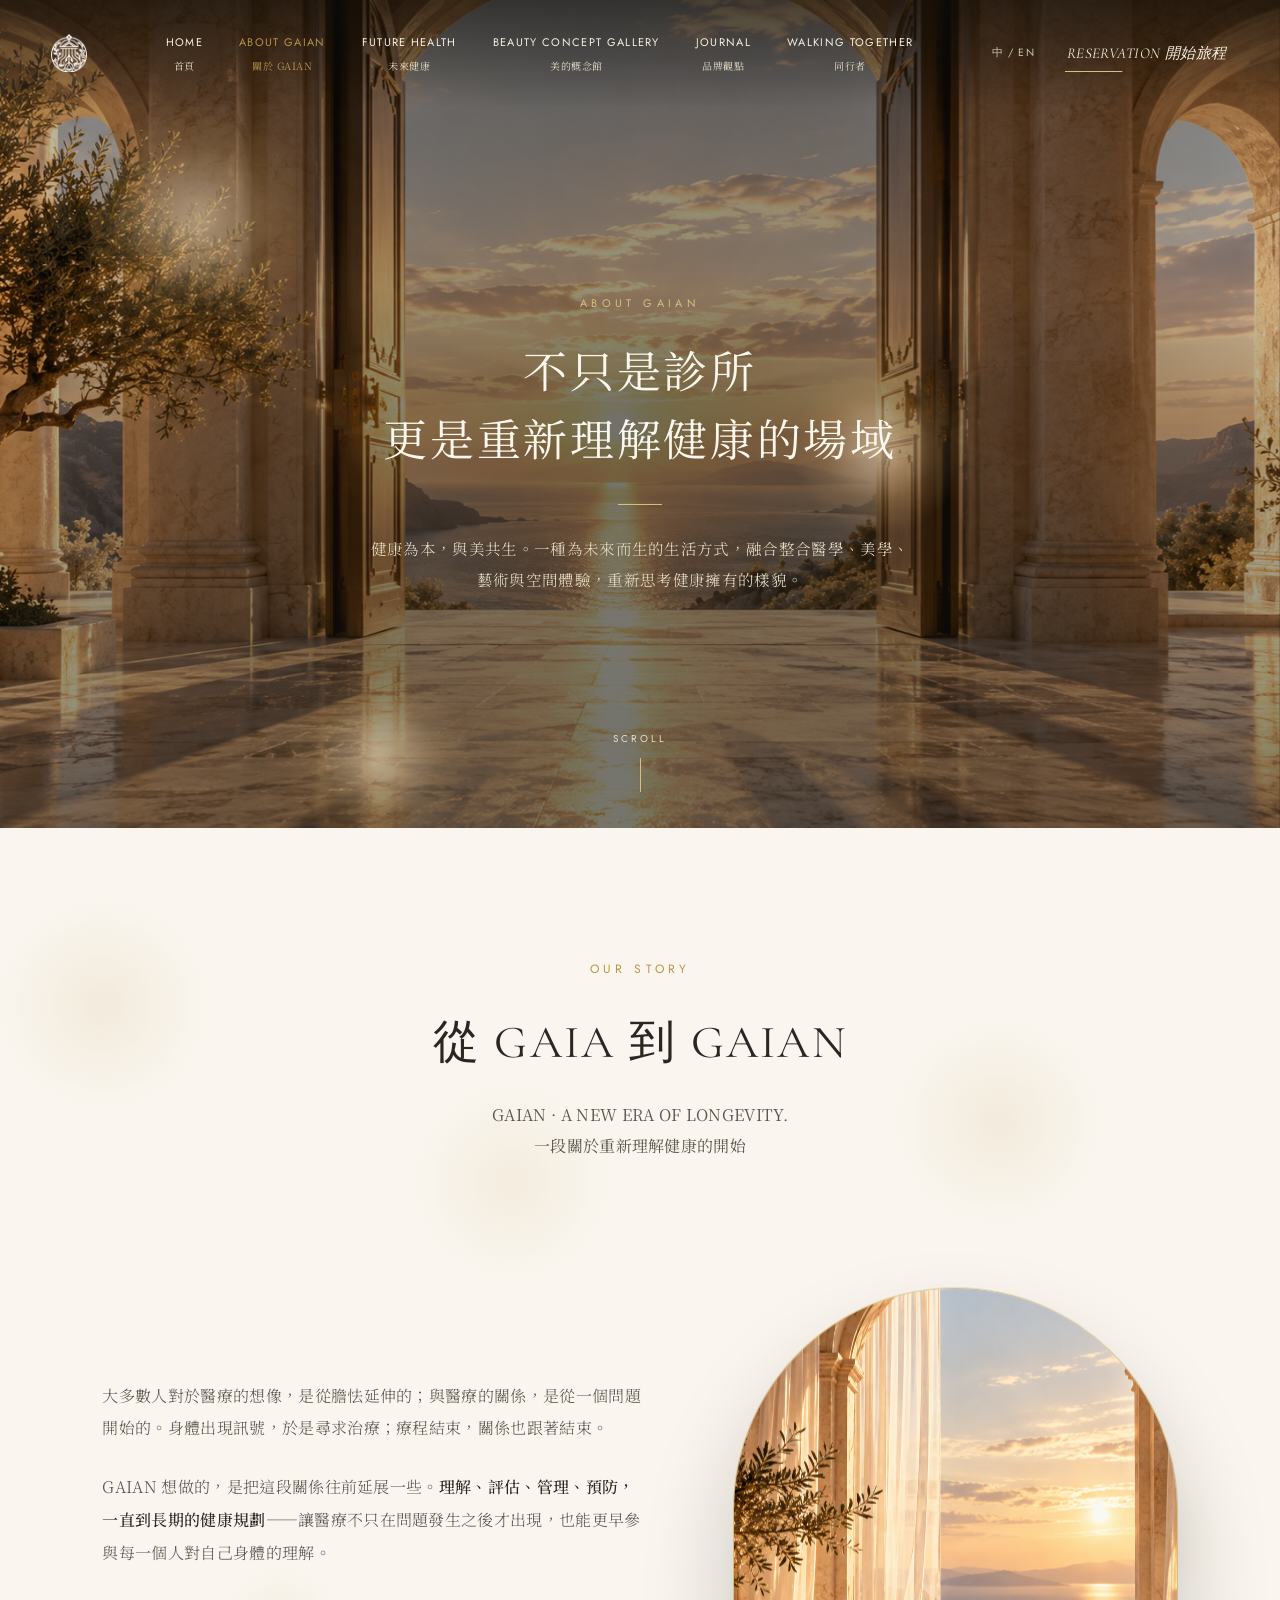
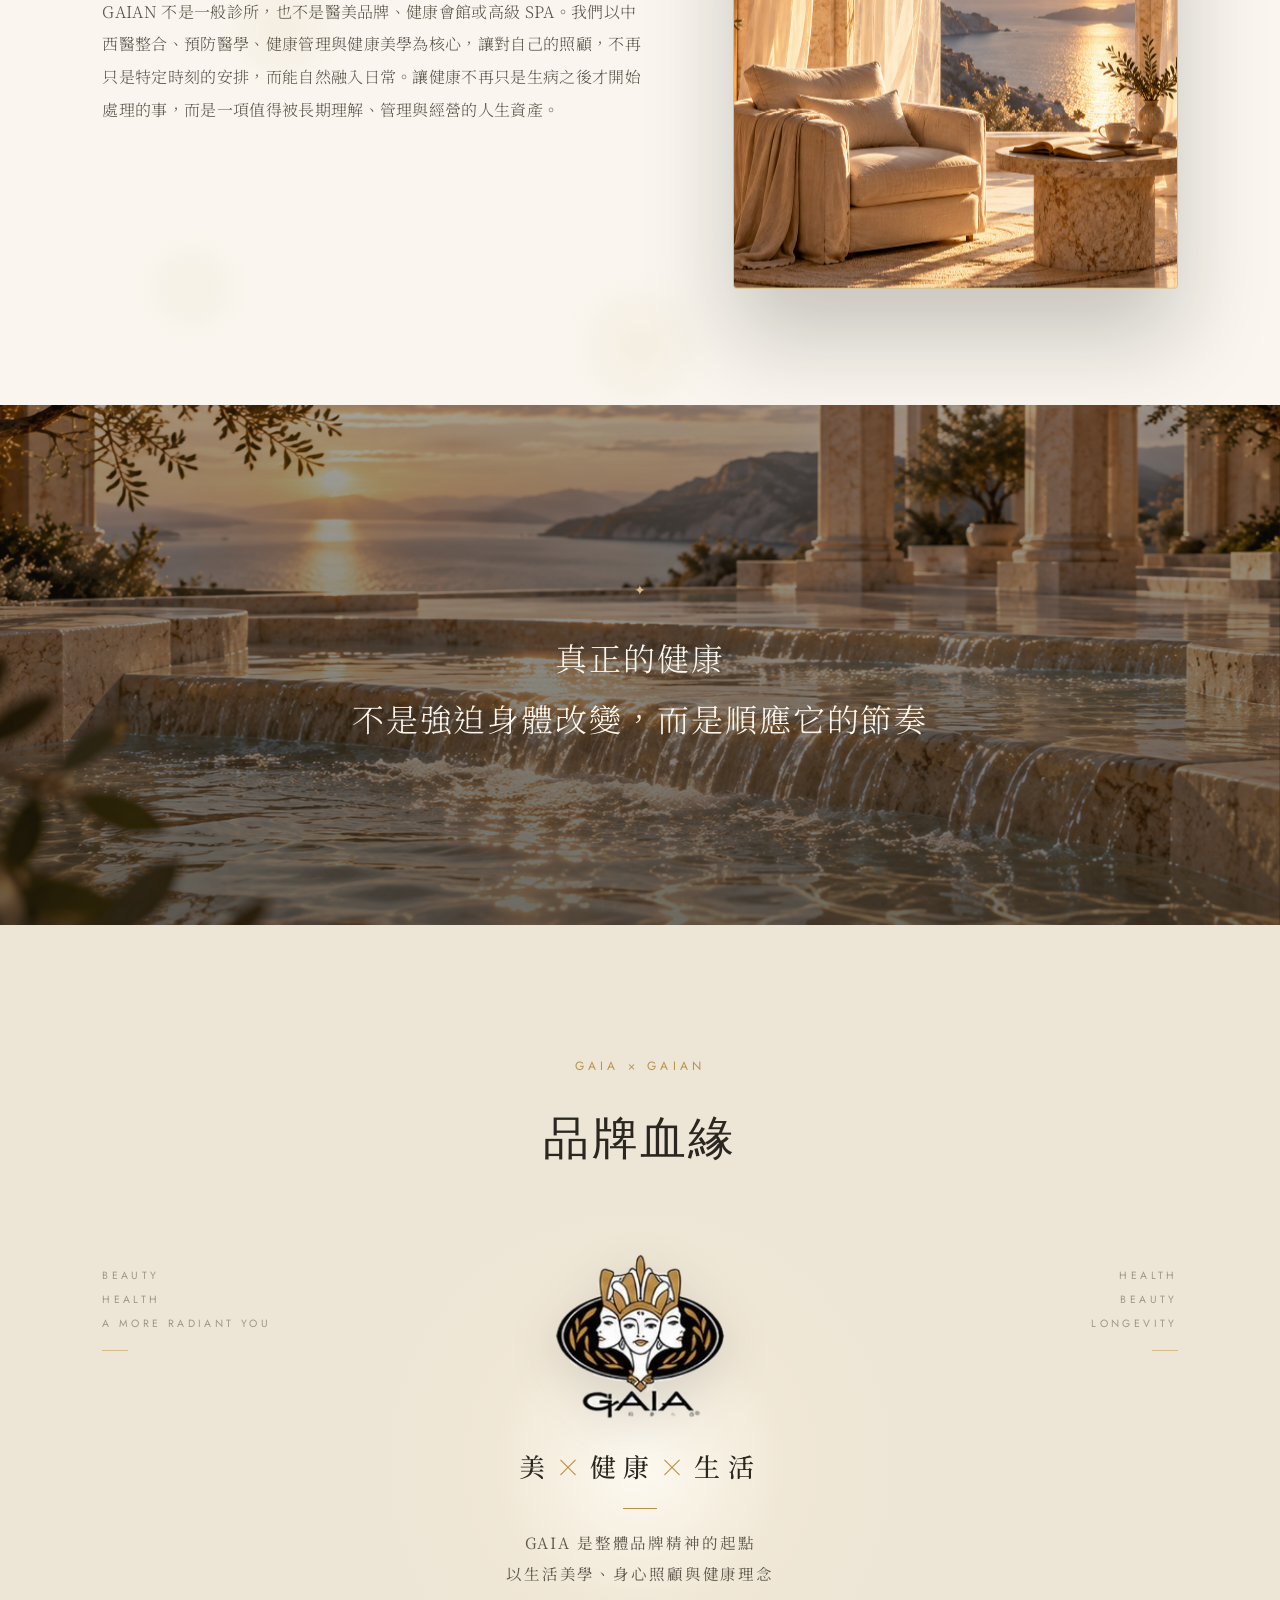
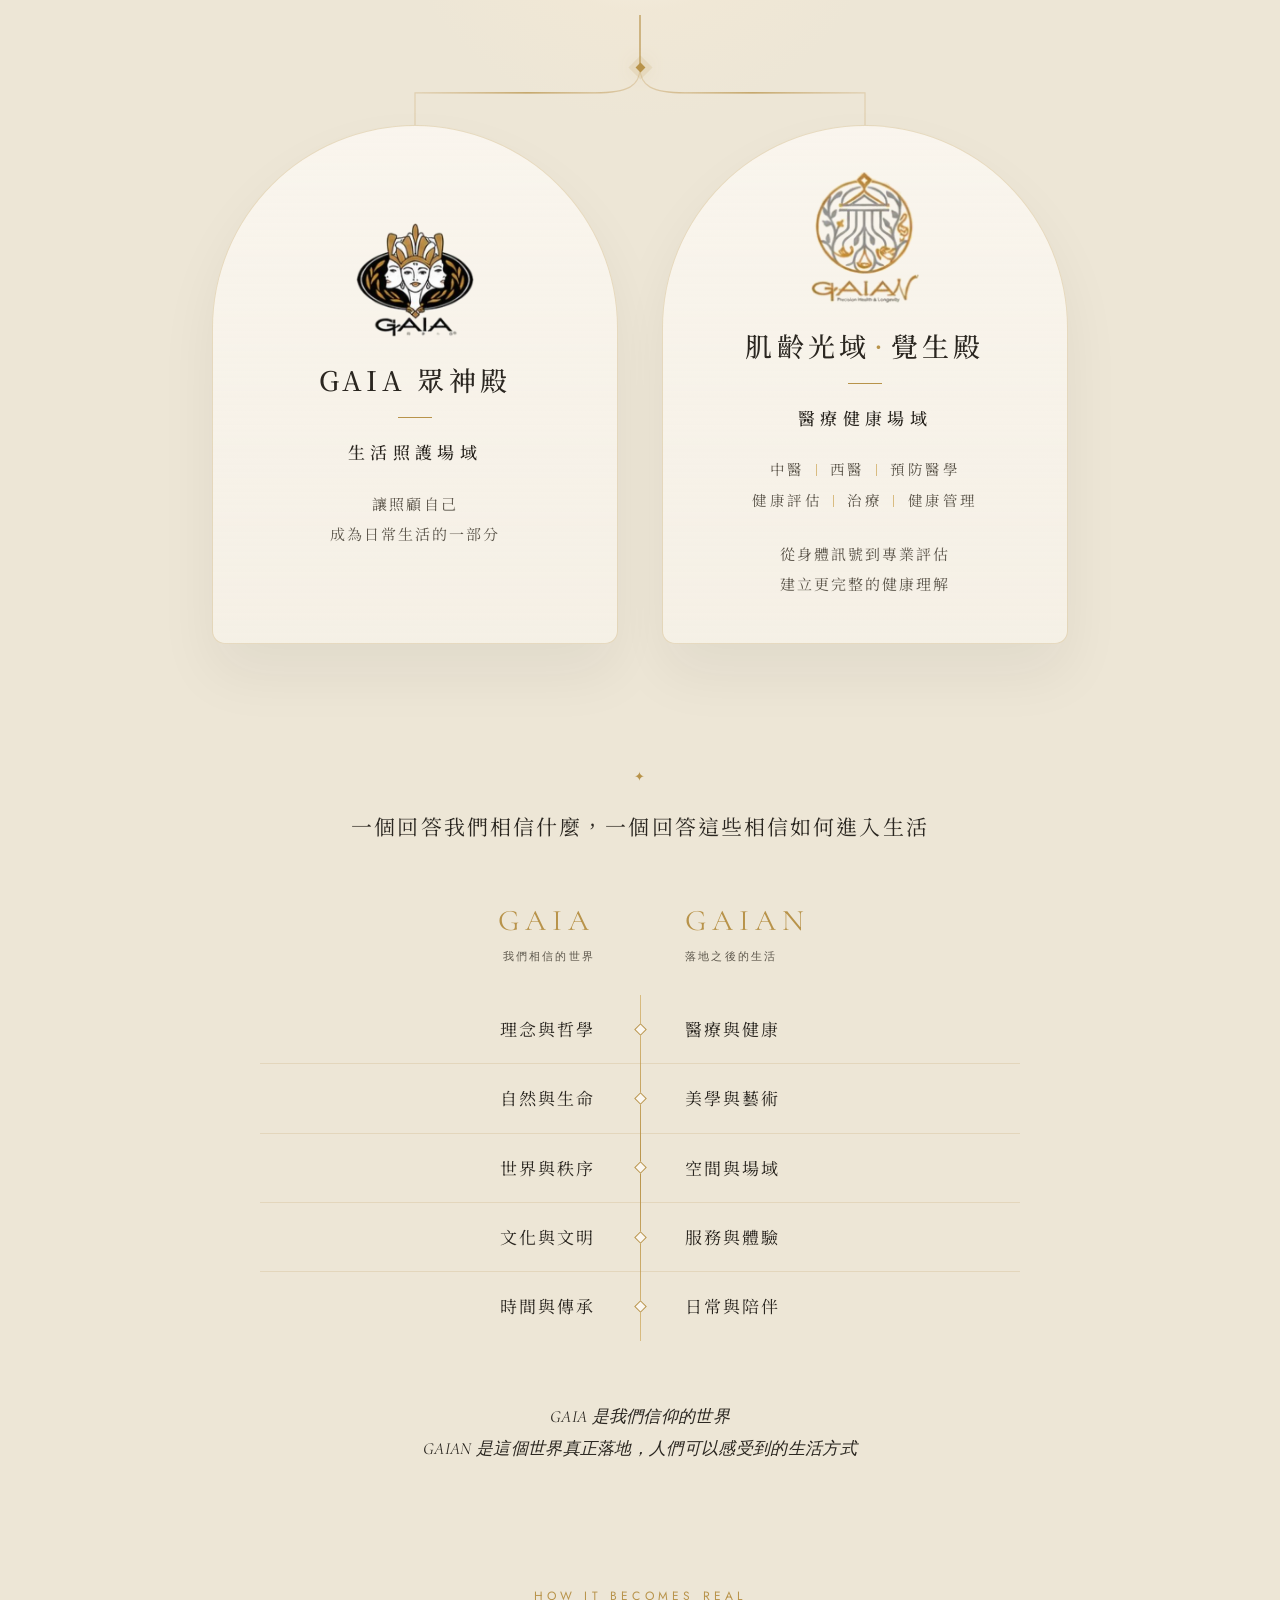
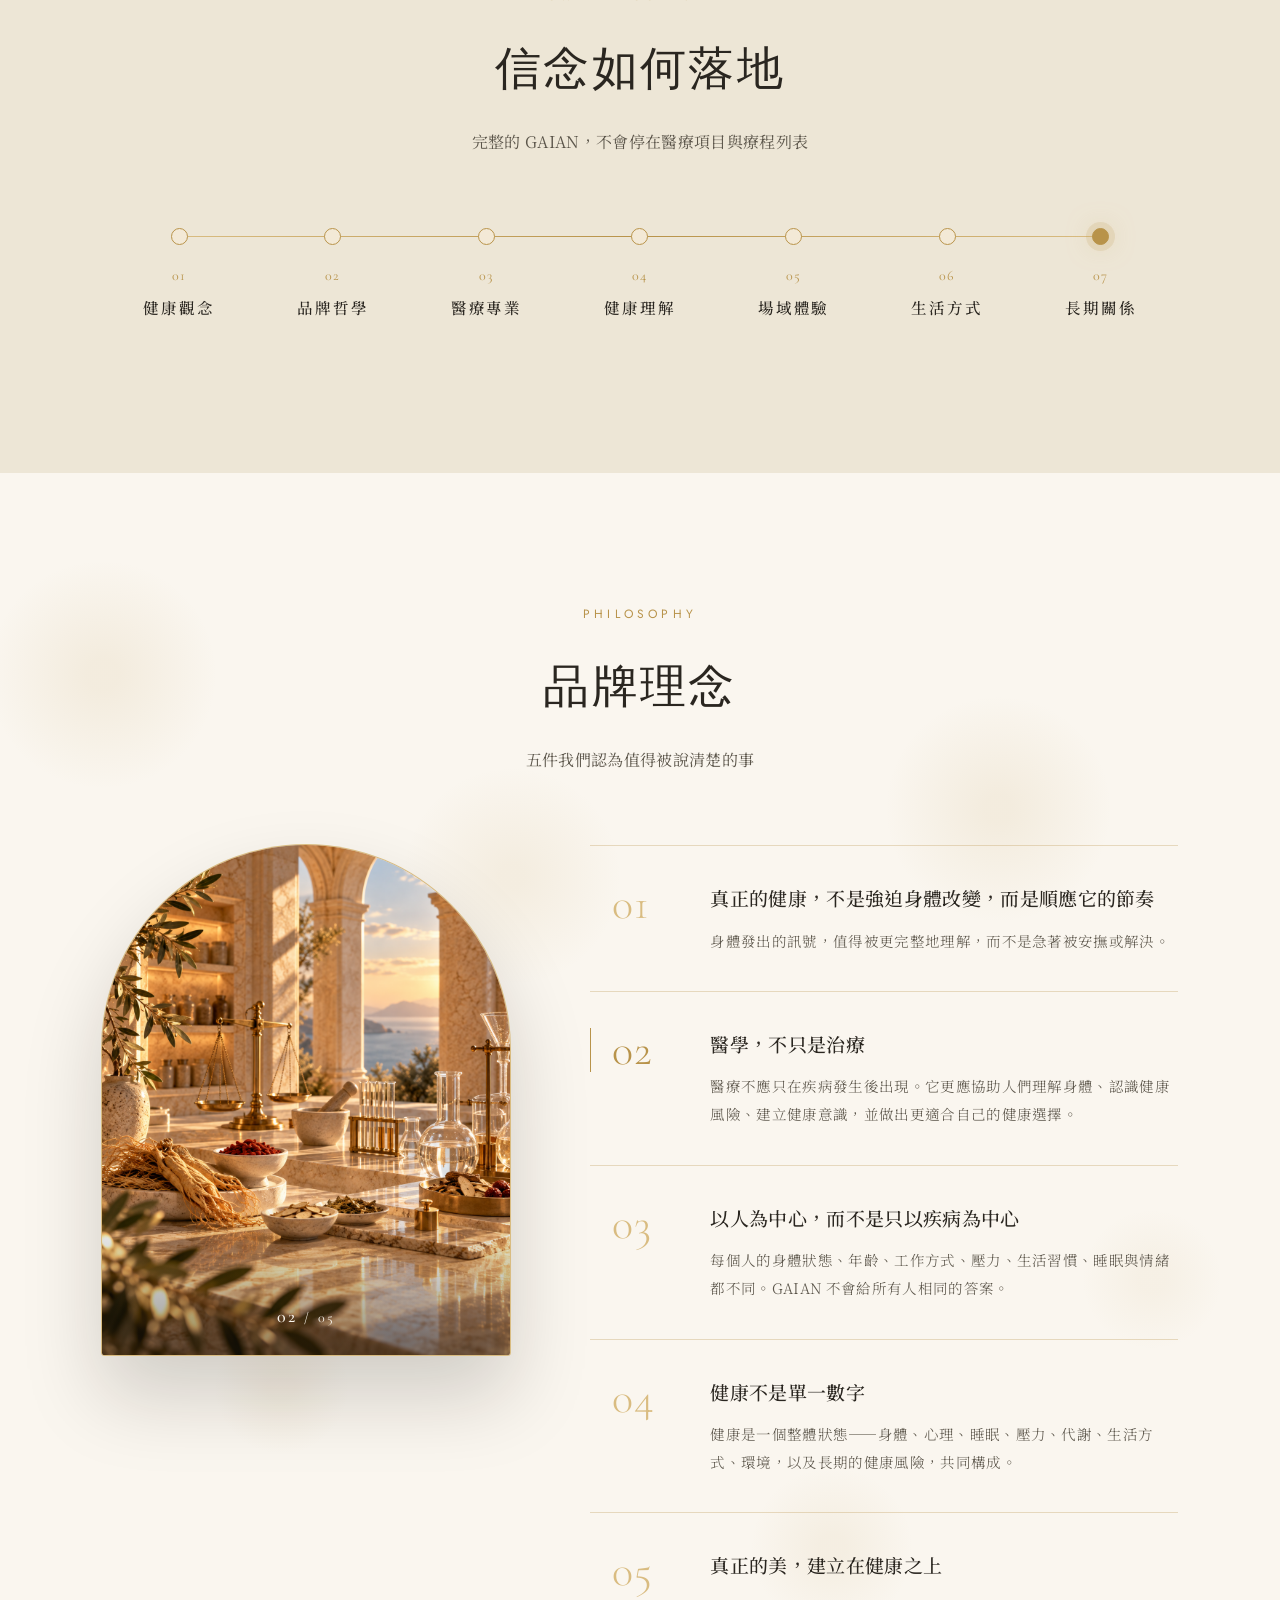
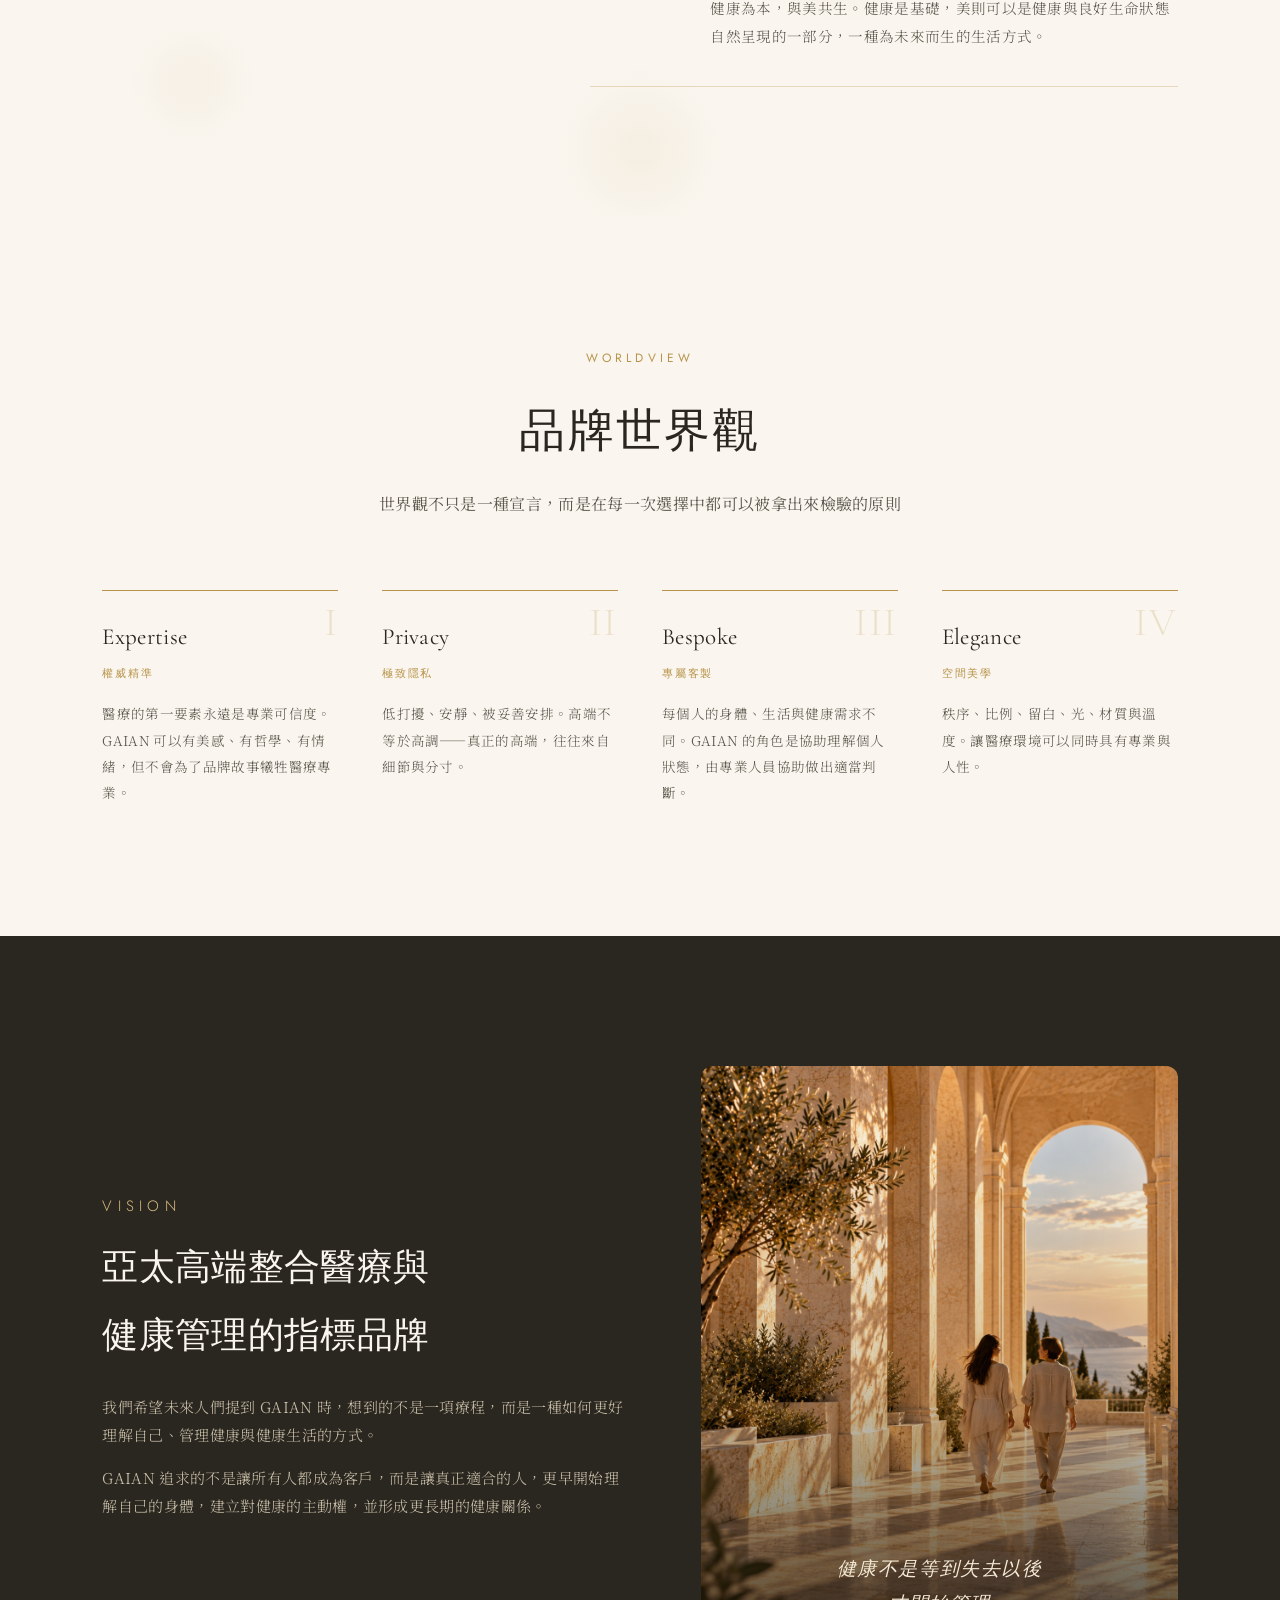
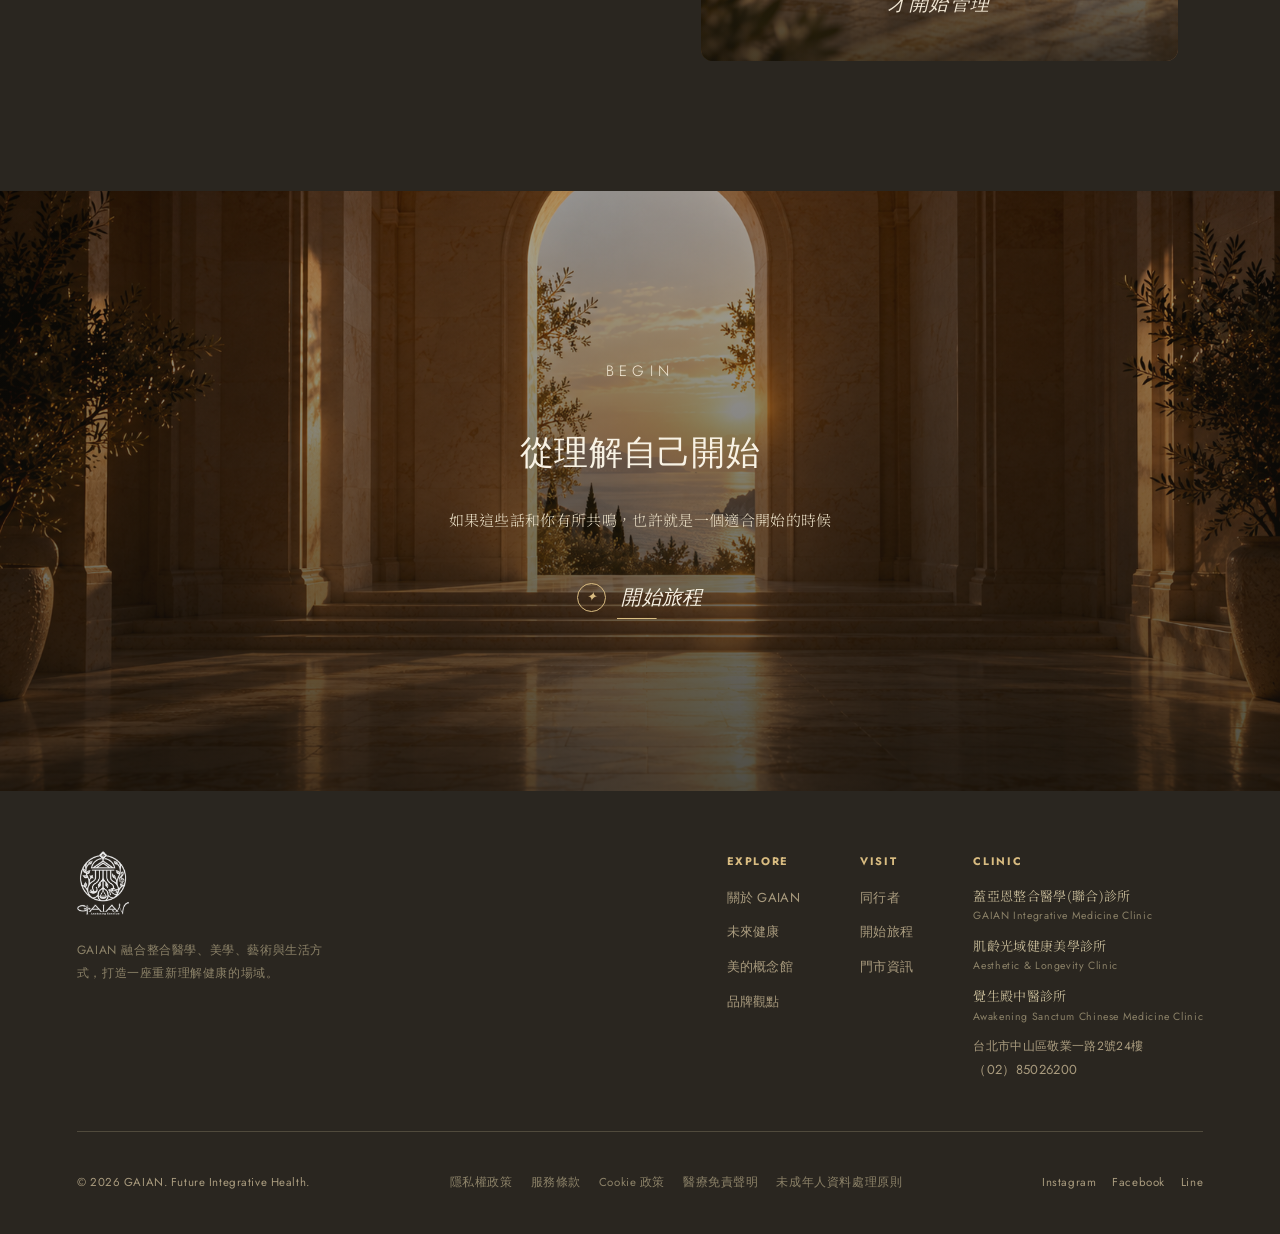
==== commit 27d18ab7: "Update about.html" ====
--- a/about.html
+++ b/about.html
@@ -57,7 +57,7 @@
   </div>
   <div class="ab-hero-inner">
     <p class="crumb ab-rise" style="--d:0.2s;">About GAIAN</p>
-    <h1 class="en ab-rise" style="--d:0.45s;">不只是診所，<br>更是重新理解健康的場域</h1>
+    <h1 class="en ab-rise" style="--d:0.45s;">不只是診所<br>更是重新理解健康的場域</h1>
     <span class="ab-hero-rule ab-rise" style="--d:0.75s;" aria-hidden="true"></span>
     <p class="ab-rise" style="--d:0.95s;">健康為本，與美共生。一種為未來而生的生活方式，融合整合醫學、美學、藝術與空間體驗，重新思考健康擁有的樣貌。</p>
   </div>
@@ -73,7 +73,7 @@
   <div class="section-head reveal">
     <p class="eyebrow en">Our Story</p>
     <h2>從 GAIA 到 GAIAN</h2>
-    <p class="tagline">GAIAN · A NEW ERA OF LONGEVITY.<br>一段關於重新理解健康的開始。</p>
+    <p class="tagline">GAIAN · A NEW ERA OF LONGEVITY.<br>一段關於重新理解健康的開始</p>
   </div>
   <div class="story-grid">
     <div class="prose story-text">
@@ -100,8 +100,8 @@
     <img src="images/about/about-03-quote.png" alt="">
   </div>
   <p class="quote-band-text">
-    <span class="qb-line reveal">真正的健康，</span>
-    <span class="qb-line reveal reveal-delay-3">不是強迫身體改變，<br class="m-br">而是順應它的節奏。</span>
+    <span class="qb-line reveal">真正的健康</span>
+    <span class="qb-line reveal reveal-delay-3">不是強迫身體改變，<br class="m-br">而是順應它的節奏</span>
   </p>
 </section>
 
@@ -128,7 +128,7 @@
       <img class="bt-logo bt-logo-root" src="images/about/brand/gaia-logo.png" alt="GAIA">
       <p class="bt-trio">美<i>×</i>健康<i>×</i>生活</p>
       <span class="bt-rule" aria-hidden="true"></span>
-      <p class="bt-root-desc">GAIA 是整體品牌精神的起點，<br>以生活美學、身心照顧與健康理念</p>
+      <p class="bt-root-desc">GAIA 是整體品牌精神的起點<br>以生活美學、身心照顧與健康理念</p>
     </div>
 
     <div class="bt-branch" aria-hidden="true">
@@ -153,7 +153,7 @@
         <h3>GAIA 眾神殿</h3>
         <span class="bt-rule" aria-hidden="true"></span>
         <p class="bt-role">生活照護場域</p>
-        <p class="bt-desc">讓照顧自己，<br>成為日常生活的一部分。</p>
+        <p class="bt-desc">讓照顧自己<br>成為日常生活的一部分</p>
       </article>
       <article class="bt-card bt-card-med" style="--i:1;">
         <img class="bt-logo" src="images/about/brand/gaian-logo.png" alt="GAIAN Precision Health &amp; Longevity">
@@ -164,17 +164,14 @@
           <p><span>中醫</span><span>西醫</span><span>預防醫學</span></p>
           <p><span>健康評估</span><span>治療</span><span>健康管理</span></p>
         </div>
-        <p class="bt-desc">從身體訊號到專業評估，<br>建立更完整的健康理解。</p>
+        <p class="bt-desc">從身體訊號到專業評估<br>建立更完整的健康理解</p>
       </article>
     </div>
-
-    <p class="bt-sign en" aria-hidden="true">Integrative <em>for a Better You</em></p>
-  </div>
 
   <!-- 原本的 GAIA ↔ GAIAN 五組對照：由這句引言接續 -->
   <div class="lineage-intro reveal">
     <span class="li-star" aria-hidden="true">✦</span>
-    <p>一個回答我們相信什麼，<br class="m-br">一個回答這些相信如何進入生活。</p>
+    <p>一個回答我們相信什麼，<br class="m-br">一個回答這些相信如何進入生活</p>
   </div>
 
   <div class="lineage" data-animate>
@@ -193,7 +190,7 @@
     </div>
   </div>
 
-  <p class="gb-io-cta reveal">GAIA 是我們信仰的世界。<br>GAIAN 是這個世界真正落地，人們可以感受到的生活方式。</p>
+  <p class="gb-io-cta reveal">GAIA 是我們信仰的世界<br>GAIAN 是這個世界真正落地，人們可以感受到的生活方式</p>
 
   <!-- BRAND.md §10：GAIAN 不能只存在於醫療項目與療程列表，而應逐步形成完整的七階段實踐。
        桌機改為橫向路徑（呼應首頁「健康管理方式」的金線節點），手機維持直向。
@@ -201,7 +198,7 @@
   <div class="section-head reveal" style="margin-top:120px;">
     <p class="eyebrow en">How It Becomes Real</p>
     <h2>信念如何落地</h2>
-    <p class="tagline">完整的 GAIAN，不會停在醫療項目與療程列表。</p>
+    <p class="tagline">完整的 GAIAN，不會停在醫療項目與療程列表</p>
   </div>
   <ol class="belief-path" data-animate>
     <span class="bp-track" aria-hidden="true"><span class="bp-glow"></span></span>
@@ -229,7 +226,7 @@
   <div class="section-head reveal">
     <p class="eyebrow en">Philosophy</p>
     <h2>品牌理念</h2>
-    <p class="tagline">五件我們認為值得被說清楚的事。</p>
+    <p class="tagline">五件我們認為值得被說清楚的事</p>
   </div>
   <div class="ph-layout">
     <div class="ph-frame-col" aria-hidden="true">
@@ -246,35 +243,35 @@
       <div class="ph-item reveal" data-ph="0">
         <span class="ph-index en">01</span>
         <div class="ph-body">
-          <b>真正的健康，不是強迫身體改變，而是順應它的節奏。</b>
+          <b>真正的健康，不是強迫身體改變，而是順應它的節奏</b>
           <p>身體發出的訊號，值得被更完整地理解，而不是急著被安撫或解決。</p>
         </div>
       </div>
       <div class="ph-item reveal" data-ph="1">
         <span class="ph-index en">02</span>
         <div class="ph-body">
-          <b>醫學，不只是治療。</b>
+          <b>醫學，不只是治療</b>
           <p>醫療不應只在疾病發生後出現。它更應協助人們理解身體、認識健康風險、建立健康意識，並做出更適合自己的健康選擇。</p>
         </div>
       </div>
       <div class="ph-item reveal" data-ph="2">
         <span class="ph-index en">03</span>
         <div class="ph-body">
-          <b>以人為中心，而不是只以疾病為中心。</b>
+          <b>以人為中心，而不是只以疾病為中心</b>
           <p>每個人的身體狀態、年齡、工作方式、壓力、生活習慣、睡眠與情緒都不同。GAIAN 不會給所有人相同的答案。</p>
         </div>
       </div>
       <div class="ph-item reveal" data-ph="3">
         <span class="ph-index en">04</span>
         <div class="ph-body">
-          <b>健康不是單一數字。</b>
+          <b>健康不是單一數字</b>
           <p>健康是一個整體狀態——身體、心理、睡眠、壓力、代謝、生活方式、環境，以及長期的健康風險，共同構成。</p>
         </div>
       </div>
       <div class="ph-item reveal" data-ph="4">
         <span class="ph-index en">05</span>
         <div class="ph-body">
-          <b>真正的美，建立在健康之上。</b>
+          <b>真正的美，建立在健康之上</b>
           <p>健康為本，與美共生。健康是基礎，美則可以是健康與良好生命狀態自然呈現的一部分，一種為未來而生的生活方式。</p>
         </div>
       </div>
@@ -290,7 +287,7 @@
   <div class="section-head reveal">
     <p class="eyebrow en">Worldview</p>
     <h2>品牌世界觀</h2>
-    <p class="tagline">世界觀不只是一種宣言，而是在每一次選擇中都可以被拿出來檢驗的原則。</p>
+    <p class="tagline">世界觀不只是一種宣言，而是在每一次選擇中都可以被拿出來檢驗的原則</p>
   </div>
   <div class="value-grid wv-grid" data-animate>
     <div class="value-item" style="--i:0;">
--- a/css/about.css
+++ b/css/about.css
@@ -0,0 +1,469 @@
+/* =========================================================
+   ABOUT GAIAN 頁專屬樣式（2026-10-14 視覺改版）
+   - 只在 about.html 載入，不影響其他頁面。
+   - 視覺語言全部延續首頁：拱門／大理石／金線／柔光、.reveal 淡入、.reveal-photo 模糊轉清晰。
+   - 所有動畫在 prefers-reduced-motion 下直接顯示最終狀態（檔案最下方）。
+   ========================================================= */
+
+/* ---------- 共用：緩動曲線（與 style.css 的 .reveal 相同） ---------- */
+.page-about{--ease-lux:cubic-bezier(.16,.8,.24,1);}
+
+
+/* =========================================================
+   1. HERO｜整頁照片＋緩慢推近
+   ========================================================= */
+.ab-hero{
+  position:relative;height:92vh;min-height:620px;
+  display:flex;align-items:center;justify-content:center;text-align:center;
+  color:#F8F2E4;overflow:hidden;background:var(--ink);
+}
+.ab-hero-media{position:absolute;inset:0;z-index:0;}
+.ab-hero-media img{
+  width:100%;height:100%;object-fit:cover;object-position:center 55%;display:block;
+  transform:scale(1.12);
+  animation:abKenBurns 16s var(--ease-lux) forwards;
+}
+@keyframes abKenBurns{to{transform:scale(1);}}
+/* 中央偏暗、四周更暗：讓置中的文字永遠讀得清楚，拱門的光仍透出來 */
+.ab-hero::before{
+  content:"";position:absolute;inset:0;z-index:1;
+  background:
+    radial-gradient(ellipse 60% 55% at 50% 50%, rgba(20,18,12,0.50) 0%, rgba(20,18,12,0.22) 70%, transparent 100%),
+    linear-gradient(180deg, rgba(20,18,12,0.45) 0%, rgba(20,18,12,0.10) 35%, rgba(20,18,12,0.55) 100%);
+}
+.ab-hero .shimmer-layer{z-index:2;}
+.ab-hero-inner{position:relative;z-index:3;max-width:720px;padding:120px 6vw 60px;}
+.ab-hero .crumb{
+  font-family:'Jost',sans-serif;font-size:11px;letter-spacing:0.4em;color:var(--gold-light);
+  text-transform:uppercase;margin-bottom:26px;
+}
+.ab-hero h1{
+  font-family:'Cormorant Garamond','Noto Serif TC',serif;font-weight:400;
+  font-size:44px;line-height:1.55;letter-spacing:0.06em;color:#FBF7EE;margin-bottom:28px;
+}
+.ab-hero-rule{display:block;width:44px;height:1px;background:var(--gold-light);margin:0 auto 28px;}
+.ab-hero-inner p:last-child{font-size:15.5px;font-weight:300;color:#EAE0C8;max-width:540px;margin:0 auto;line-height:2;}
+.ab-hero .scroll-cue{z-index:3;}
+
+/* 載入時文字依序浮現（每個元素用 style="--d:..." 指定延遲） */
+.ab-rise{opacity:0;transform:translateY(22px);animation:abRise 1.3s var(--ease-lux) forwards;animation-delay:var(--d,0s);}
+.ab-hero-rule.ab-rise{transform:scaleX(0);animation-name:abRule;}
+@keyframes abRise{to{opacity:1;transform:translateY(0);}}
+@keyframes abRule{to{opacity:1;transform:scaleX(1);}}
+
+@media(max-width:760px){
+  .ab-hero{height:86vh;min-height:560px;}
+  .ab-hero h1{font-size:25px;letter-spacing:0.02em;line-height:1.7;}
+  .ab-hero-inner p:last-child{font-size:14.5px;}
+}
+
+
+/* =========================================================
+   2. 品牌故事｜左文右拱門照片
+   ========================================================= */
+.story-grid{
+  display:grid;grid-template-columns:1.1fr 0.9fr;gap:90px;align-items:center;
+  max-width:1140px;margin:0 auto;
+}
+.story-text{max-width:none;margin:0;}
+.story-visual{margin:0;position:relative;}
+/* 拱門造型：呼應首頁六大醫療領域卡片與照片中的拱窗 */
+.story-arch{
+  aspect-ratio:4/5.4;overflow:hidden;position:relative;
+  border-radius:999px 999px 14px 14px;
+  box-shadow:0 0 0 1px var(--gold-light), 0 50px 90px rgba(20,18,12,0.22);
+  will-change:transform;
+}
+.story-arch img{width:100%;height:118%;object-fit:cover;object-position:62% center;display:block;margin-top:-9%;}
+/* 外圈第二道細金框，稍微錯位，增加層次 */
+.story-visual::before{
+  content:"";position:absolute;inset:-16px 16px 16px -16px;z-index:-1;
+  border:1px solid rgba(184,147,74,0.35);border-radius:999px 999px 14px 14px;
+}
+.story-visual{margin-bottom:46px;}
+.story-visual figcaption{
+  position:absolute;left:0;right:0;top:100%;margin-top:26px;text-align:center;font-style:italic;font-size:15px;
+  color:var(--gold);letter-spacing:0.12em;
+}
+@media(max-width:860px){
+  .story-grid{grid-template-columns:1fr;gap:56px;}
+  .story-visual{max-width:360px;margin:0 auto;width:100%;}
+}
+
+
+/* =========================================================
+   3. 品牌金句｜整寬水面照片帶
+   ========================================================= */
+.quote-band{
+  position:relative;min-height:520px;overflow:hidden;
+  display:flex;align-items:center;justify-content:center;text-align:center;
+  padding:120px 8vw;background:var(--ink);
+}
+.quote-band-media{position:absolute;inset:-15% 0;z-index:0;will-change:transform;}
+.quote-band-media img{width:100%;height:100%;object-fit:cover;object-position:center 60%;display:block;}
+.quote-band::before{
+  content:"";position:absolute;inset:0;z-index:1;
+  background:linear-gradient(0deg, rgba(20,18,12,0.62), rgba(20,18,12,0.38));
+}
+.quote-band-text{
+  position:relative;z-index:2;max-width:760px;
+  font-family:'Cormorant Garamond','Noto Serif TC',serif;font-weight:300;
+  font-size:32px;line-height:1.9;letter-spacing:0.06em;color:#FBF7EE;
+}
+.quote-band-text::before{
+  content:"✦";display:block;font-size:14px;color:var(--gold-light);margin-bottom:26px;letter-spacing:0;
+}
+.qb-line{display:block;}
+.m-br{display:none;}
+@media(max-width:760px){
+  .quote-band{min-height:420px;padding:90px 7vw;}
+  .quote-band-text{font-size:22px;}
+  .m-br{display:inline;}
+}
+
+
+/* =========================================================
+   4-0. 品牌血緣｜品牌關係圖（GAIA → 兩個場域）
+   ========================================================= */
+.brand-tree{position:relative;max-width:1080px;margin:-10px auto 0;padding:10px 0 20px;}
+/* 頂部 GAIA 背後一圈柔光，像光從神殿中心散出 */
+.brand-tree::before{
+  content:"";position:absolute;left:50%;top:-40px;width:520px;height:520px;margin-left:-260px;
+  background:radial-gradient(circle, rgba(255,251,242,0.95) 0%, rgba(243,233,214,0.55) 40%, transparent 70%);
+  pointer-events:none;z-index:0;
+}
+.brand-tree > *{position:relative;z-index:1;}
+
+.bt-aside{
+  position:absolute;top:20px;font-family:'Jost',sans-serif;font-size:10.5px;letter-spacing:0.32em;
+  line-height:2.3;text-transform:uppercase;color:rgba(92,86,75,0.55);
+}
+.bt-aside::after{content:"";display:block;width:26px;height:1px;background:var(--gold-light);margin-top:14px;}
+.bt-aside-l{left:0;}
+.bt-aside-r{right:0;text-align:right;}
+.bt-aside-r::after{margin-left:auto;}
+
+.bt-root{text-align:center;max-width:460px;margin:0 auto;}
+.bt-logo{display:block;margin:0 auto;height:auto;}
+.bt-logo-root{width:170px;filter:drop-shadow(0 14px 24px rgba(42,38,32,0.14));}
+.bt-trio{
+  margin-top:22px;font-family:'Noto Serif TC',serif;font-size:26px;font-weight:500;
+  letter-spacing:0.28em;color:var(--ink);
+}
+.bt-trio i{font-style:normal;font-weight:300;color:var(--gold);margin:0 0.35em 0 0.1em;letter-spacing:0;}
+.bt-rule{display:block;width:34px;height:1px;background:var(--gold);margin:18px auto;}
+.bt-root-desc{font-size:15.5px;line-height:2;letter-spacing:0.12em;color:var(--ink-soft);font-weight:400;}
+
+/* 分支金線：SVG 撐滿兩張卡片的寬度，左右兩端剛好落在卡片中心 */
+.bt-branch{position:relative;max-width:900px;height:110px;margin:26px auto 0;}
+.bt-branch svg{display:block;width:100%;height:100%;overflow:visible;}
+/* non-scaling-stroke 下虛線長度以螢幕像素計算，用 1400 涵蓋最長一段 */
+.bt-branch path{fill:none;stroke:url(#btGold);stroke-width:1.2;stroke-dasharray:1400;stroke-dashoffset:1400;}
+.bt-trunk{stroke:#B8934A !important;}
+/* 分岔點的小光點 */
+.bt-spark{
+  position:absolute;left:50%;top:calc(62 / 130 * 100%);width:7px;height:7px;margin:-3.5px 0 0 -3.5px;
+  background:var(--gold);transform:rotate(45deg) scale(0);
+  box-shadow:0 0 0 5px rgba(184,147,74,0.14), 0 0 18px rgba(217,188,129,0.8);
+  transition:transform .6s var(--ease-lux);
+}
+
+.bt-children{display:grid;grid-template-columns:1fr 1fr;gap:0;max-width:900px;margin:0 auto;}
+.bt-card{
+  margin:0 22px;text-align:center;padding:46px 36px 44px;
+  display:flex;flex-direction:column;align-items:center;justify-content:center;
+  background:linear-gradient(180deg, rgba(250,246,239,0.92), rgba(250,246,239,0.62));
+  border:1px solid rgba(184,147,74,0.28);border-radius:220px 220px 14px 14px;
+  box-shadow:0 30px 60px rgba(42,38,32,0.06);
+  opacity:0;transform:translateY(34px);
+  transition:opacity 1.1s var(--ease-lux), transform 1.1s var(--ease-lux), border-color .5s ease, box-shadow .5s ease;
+}
+.bt-card .bt-logo{width:118px;transition:transform .7s var(--ease-lux);}
+.bt-card-med .bt-logo{width:108px;}
+.bt-card h3{
+  margin-top:24px;font-family:'Noto Serif TC',serif;font-size:27px;font-weight:500;
+  letter-spacing:0.16em;color:var(--ink);line-height:1.4;
+}
+.bt-dot{color:var(--gold);margin:0 0.12em;}
+.bt-role{font-size:17px;font-weight:500;letter-spacing:0.32em;color:var(--ink);}
+.bt-tags{margin:20px 0 4px;}
+.bt-tags p{font-size:14.5px;letter-spacing:0.18em;color:var(--ink-soft);line-height:2.1;}
+.bt-tags span + span::before{
+  content:"";display:inline-block;width:1px;height:12px;background:var(--gold-light);
+  margin:0 0.9em 0 0.75em;vertical-align:-1px;
+}
+.bt-desc{margin-top:20px;font-size:15px;line-height:2;letter-spacing:0.14em;color:var(--ink-soft);}
+.bt-card:hover{border-color:var(--gold);box-shadow:0 40px 80px rgba(42,38,32,0.11);}
+.bt-card:hover .bt-logo{transform:scale(1.05);}
+
+.bt-sign{
+  text-align:right;max-width:900px;margin:34px auto 0;padding-right:22px;
+  font-size:22px;font-style:italic;color:var(--gold);letter-spacing:0.04em;
+  opacity:0;transition:opacity 1.4s ease;
+}
+.bt-sign em{font-size:17px;color:var(--ink-soft);}
+
+/* 根節點也做進場（不靠 .reveal，以便和金線同一條時間軸） */
+.bt-root > *{opacity:0;transform:translateY(18px);transition:opacity 1s var(--ease-lux), transform 1s var(--ease-lux);}
+.bt-root .bt-rule{transform:scaleX(0);}
+
+/* ---- 時間軸：GAIA → 金線往下 → 分岔 → 卡片升起 ---- */
+.brand-tree.in-view .bt-root > *{opacity:1;transform:none;}
+.brand-tree.in-view .bt-root > :nth-child(2){transition-delay:.15s;}
+.brand-tree.in-view .bt-root > :nth-child(3){transition-delay:.3s;}
+.brand-tree.in-view .bt-root > :nth-child(4){transition-delay:.4s;}
+.brand-tree.in-view .bt-trunk{stroke-dashoffset:0;transition:stroke-dashoffset .7s ease-in .75s;}
+.brand-tree.in-view .bt-spark{transform:rotate(45deg) scale(1);transition-delay:1.35s;}
+.brand-tree.in-view .bt-arm{stroke-dashoffset:0;transition:stroke-dashoffset 1.1s cubic-bezier(.3,.6,.3,1) 1.4s;}
+.brand-tree.in-view .bt-card{opacity:1;transform:none;transition-delay:calc(2.1s + var(--i) * 0.22s);}
+.brand-tree.in-view .bt-card:hover{transform:translateY(-6px);transition-delay:0s;}
+.brand-tree.in-view .bt-sign{opacity:1;transition-delay:2.9s;}
+
+/* ---- 引言：接到下方五組對照 ---- */
+.lineage-intro{text-align:center;max-width:640px;margin:120px auto 54px;}
+.li-star{display:block;color:var(--gold);font-size:13px;margin-bottom:20px;}
+.lineage-intro p{
+  font-family:'Cormorant Garamond','Noto Serif TC',serif;font-size:21px;font-weight:400;
+  line-height:1.9;letter-spacing:0.1em;color:var(--ink);
+}
+
+@media(max-width:1180px){.bt-aside{display:none;}}
+@media(max-width:860px){
+  .bt-logo-root{width:140px;}
+  .bt-trio{font-size:21px;letter-spacing:0.2em;}
+  .bt-root-desc{font-size:14.5px;letter-spacing:0.06em;}
+  .bt-branch{height:56px;margin-top:20px;}
+  .bt-branch svg{display:none;}
+  .bt-branch::before{
+    content:"";position:absolute;left:50%;top:0;bottom:0;width:1px;background:var(--gold);
+    transform:scaleY(0);transform-origin:top;transition:transform .8s ease .7s;
+  }
+  .brand-tree.in-view .bt-branch::before{transform:scaleY(1);}
+  .bt-spark{top:100%;}
+  .bt-children{grid-template-columns:1fr;gap:26px;}
+  .bt-card{margin:0;padding:40px 22px 38px;border-radius:180px 180px 14px 14px;}
+  .bt-card h3{font-size:23px;letter-spacing:0.1em;}
+  .bt-role{font-size:15.5px;letter-spacing:0.22em;}
+  .bt-tags p{font-size:13.5px;letter-spacing:0.08em;}
+  .bt-desc{font-size:14px;letter-spacing:0.06em;}
+  .bt-sign{text-align:center;padding:0;font-size:19px;}
+  .bt-sign em{font-size:15px;}
+  .lineage-intro{margin:90px auto 44px;}
+  .lineage-intro p{font-size:18px;letter-spacing:0.06em;}
+}
+
+/* =========================================================
+   4. 品牌血緣｜GAIA ↔ GAIAN 橫向配對
+   ========================================================= */
+.page-about #gaia{overflow-x:clip;}
+.lineage{max-width:760px;margin:0 auto 60px;}
+.lineage-head,.lineage-row{display:grid;grid-template-columns:1fr 90px 1fr;align-items:center;}
+.lineage-head{margin-bottom:26px;}
+.lh-side{text-align:right;}
+.lh-side.right{text-align:left;}
+.lh-side b{display:block;font-size:30px;font-weight:400;letter-spacing:0.2em;color:var(--gold);line-height:1.2;}
+.lh-side span{font-family:'Jost',sans-serif;font-size:11px;letter-spacing:0.2em;color:var(--ink-soft);}
+
+.lineage-rows{position:relative;}
+.lineage-spine{
+  position:absolute;left:50%;top:0;bottom:0;width:1px;margin-left:-0.5px;
+  background:linear-gradient(var(--gold-light),var(--gold),var(--gold-light));
+  transform:scaleY(0);transform-origin:top;
+  transition:transform 1.6s var(--ease-lux);
+}
+.lineage-row{position:relative;padding:18px 0;}
+.lineage-row + .lineage-row{border-top:0.5px solid rgba(184,147,74,0.18);}
+.lr-l,.lr-r{
+  font-size:17px;color:var(--ink);font-weight:400;letter-spacing:0.12em;
+  opacity:0;transition:opacity 1s var(--ease-lux), transform 1s var(--ease-lux), color .4s ease;
+}
+.lr-l{text-align:right;transform:translateX(-26px);}
+.lr-r{text-align:left;transform:translateX(26px);}
+.lr-node{
+  justify-self:center;width:9px;height:9px;background:var(--cream);
+  border:1px solid var(--gold);transform:rotate(45deg) scale(0);
+  transition:transform .7s var(--ease-lux), background .4s ease, box-shadow .4s ease;
+  position:relative;z-index:1;
+}
+/* 進入視野：金線畫下 → 每一行依序靠攏 */
+.lineage.in-view .lineage-spine{transform:scaleY(1);}
+.lineage.in-view .lr-l,.lineage.in-view .lr-r{opacity:1;transform:translateX(0);transition-delay:calc(0.35s + var(--i) * 0.22s);}
+.lineage.in-view .lr-node{transform:rotate(45deg) scale(1);transition-delay:calc(0.3s + var(--i) * 0.22s);}
+/* 滑鼠移上：該行兩側一起亮起，強調「這一組是對應的」 */
+.lineage-row:hover .lr-l,.lineage-row:hover .lr-r{color:var(--gold);}
+.lineage-row:hover .lr-node{background:var(--gold);box-shadow:0 0 0 5px rgba(184,147,74,0.15);}
+@media(max-width:560px){
+  .lineage-head,.lineage-row{grid-template-columns:1fr 44px 1fr;}
+  .lh-side b{font-size:22px;}
+  .lh-side span{font-size:10px;letter-spacing:0.12em;}
+  .lr-l,.lr-r{font-size:15px;letter-spacing:0.06em;}
+}
+
+
+/* =========================================================
+   5. 信念如何落地｜七節點路徑
+   桌機橫向（呼應首頁健康管理的金線節點），手機直向
+   ========================================================= */
+.belief-path{
+  list-style:none;position:relative;max-width:1080px;margin:0 auto;padding:0;
+  display:grid;grid-template-columns:repeat(7,1fr);
+}
+.bp-track{
+  position:absolute;left:calc(100% / 14);right:calc(100% / 14);top:8px;height:1px;
+  background:linear-gradient(90deg,var(--gold-light),var(--gold),var(--gold-light));
+  transform:scaleX(0);transform-origin:left;transition:transform 2.4s cubic-bezier(.45,.05,.25,1);
+}
+/* 畫完後沿線流動的光點 */
+.bp-glow{
+  position:absolute;top:-2px;left:0;width:60px;height:5px;border-radius:3px;
+  background:radial-gradient(ellipse at center, rgba(243,223,193,0.95), rgba(217,188,129,0));
+  opacity:0;
+}
+.belief-path.in-view .bp-glow{animation:bpGlow 5.5s ease-in-out 2.8s infinite;}
+@keyframes bpGlow{0%{left:-5%;opacity:0;}12%{opacity:1;}88%{opacity:1;}100%{left:100%;opacity:0;}}
+
+.bp-node{text-align:center;position:relative;z-index:1;padding:0 6px;}
+.bp-node i{
+  display:block;width:17px;height:17px;margin:0 auto 18px;border-radius:50%;
+  background:var(--mist);border:1px solid var(--gold);
+  transform:scale(0.4);opacity:0;
+  transition:transform .8s var(--ease-lux), opacity .8s var(--ease-lux), background .6s ease, box-shadow .6s ease;
+}
+.bp-num{display:block;font-size:14px;color:var(--gold);letter-spacing:0.1em;margin-bottom:4px;opacity:0;transition:opacity .8s ease;}
+.bp-node b{
+  display:block;font-weight:500;font-size:15.5px;color:var(--ink);letter-spacing:0.12em;
+  opacity:0;transform:translateY(12px);transition:opacity .9s var(--ease-lux), transform .9s var(--ease-lux);
+}
+.belief-path.in-view .bp-track{transform:scaleX(1);}
+.belief-path.in-view .bp-node i{opacity:1;transform:scale(1);background:var(--gold-pale);transition-delay:calc(var(--i) * 0.33s);}
+.belief-path.in-view .bp-num{opacity:1;transition-delay:calc(var(--i) * 0.33s + .1s);}
+.belief-path.in-view .bp-node b{opacity:1;transform:translateY(0);transition-delay:calc(var(--i) * 0.33s + .15s);}
+/* 終點「長期關係」：實心金點＋外圈，代表旅程的落點 */
+.belief-path.in-view .bp-end i{background:var(--gold);box-shadow:0 0 0 6px rgba(184,147,74,0.16), 0 0 24px rgba(217,188,129,0.6);}
+
+@media(max-width:860px){
+  .belief-path{grid-template-columns:1fr;max-width:260px;row-gap:26px;}
+  .bp-track{left:8px;right:auto;top:8px;bottom:8px;width:1px;height:auto;
+    background:linear-gradient(180deg,var(--gold-light),var(--gold),var(--gold-light));
+    transform:scaleY(0);transform-origin:top;}
+  .belief-path.in-view .bp-track{transform:scaleY(1);}
+  .bp-glow{display:none;}
+  .bp-node{display:grid;grid-template-columns:17px 34px 1fr;align-items:center;column-gap:16px;text-align:left;padding:0;}
+  .bp-node i{margin:0;}
+  .bp-num{margin:0;}
+  .bp-node b{transform:translateX(12px);}
+  .belief-path.in-view .bp-node b{transform:translateX(0);}
+}
+
+
+/* =========================================================
+   6. 品牌理念｜左側固定畫框＋右側五條理念
+   ========================================================= */
+.ph-layout{
+  display:grid;grid-template-columns:0.82fr 1.18fr;gap:80px;
+  max-width:1140px;margin:0 auto;align-items:start;
+}
+.ph-layout .philosophy-list{max-width:none;margin:0;}
+.ph-frame-col{height:100%;}
+.ph-frame{
+  position:sticky;top:120px;aspect-ratio:4/5;overflow:hidden;
+  border-radius:999px 999px 14px 14px;background:var(--mist);
+  box-shadow:0 0 0 1px var(--gold-light), 0 40px 80px rgba(20,18,12,0.18);
+}
+.ph-img{
+  position:absolute;inset:0;width:100%;height:100%;object-fit:cover;
+  opacity:0;transform:scale(1.08);filter:blur(6px);
+  transition:opacity 1.1s var(--ease-lux), transform 1.6s var(--ease-lux), filter 1.1s var(--ease-lux);
+}
+.ph-img.is-active{opacity:1;transform:scale(1);filter:blur(0);}
+.ph-counter{
+  position:absolute;left:0;right:0;bottom:22px;text-align:center;z-index:2;
+  font-size:14px;letter-spacing:0.2em;color:#FBF7EE;text-shadow:0 1px 10px rgba(0,0,0,0.45);
+}
+.ph-counter b{font-weight:500;font-size:18px;}
+.ph-frame::after{
+  content:"";position:absolute;left:0;right:0;bottom:0;height:30%;z-index:1;
+  background:linear-gradient(0deg,rgba(20,18,12,0.45),transparent);
+}
+
+/* 正在讀的那一條：編號轉為金色、左側出現一道金線；其餘略淡（只在桌機） */
+.ph-layout .ph-item{position:relative;transition:opacity .6s ease;}
+.ph-layout .ph-item::before{
+  content:"";position:absolute;left:0;top:36px;width:1px;height:0;background:var(--gold);
+  transition:height .8s var(--ease-lux);
+}
+.ph-layout .ph-index{transition:color .6s ease;padding-left:22px;}
+.ph-layout .ph-item.is-active .ph-index{color:var(--gold);}
+.ph-layout .ph-item.is-active::before{height:44px;}
+@media(min-width:961px){
+  .ph-layout.is-tracking .ph-item.in-view:not(.is-active){opacity:0.42;}
+}
+@media(max-width:960px){
+  .ph-layout{grid-template-columns:1fr;gap:0;}
+  .ph-frame-col{display:none;}
+  .ph-layout .ph-index{padding-left:0;}
+  .ph-layout .ph-item::before{display:none;}
+}
+
+
+/* =========================================================
+   7. 品牌世界觀｜金線依序畫出＋羅馬數字
+   ========================================================= */
+.wv-grid .value-item{
+  position:relative;border-top:0;padding-top:26px;
+  transition:transform .6s var(--ease-lux);
+}
+.wv-grid .value-item::before{
+  content:"";position:absolute;left:0;top:0;height:1px;width:100%;background:var(--gold);
+  transform:scaleX(0);transform-origin:left;transition:transform 1.2s var(--ease-lux);
+}
+.wv-num{
+  position:absolute;right:0;top:12px;font-size:40px;font-weight:300;line-height:1;
+  color:rgba(184,147,74,0.22);letter-spacing:0.04em;
+}
+.wv-grid .value-item > *:not(.wv-num){opacity:0;transform:translateY(16px);transition:opacity .9s var(--ease-lux), transform .9s var(--ease-lux);}
+.wv-grid .wv-num{opacity:0;transition:opacity 1.4s ease;}
+.wv-grid.in-view .value-item::before{transform:scaleX(1);transition-delay:calc(var(--i) * 0.18s);}
+.wv-grid.in-view .value-item > *:not(.wv-num){opacity:1;transform:translateY(0);transition-delay:calc(var(--i) * 0.18s + .35s);}
+.wv-grid.in-view .wv-num{opacity:1;transition-delay:calc(var(--i) * 0.18s + .6s);}
+.wv-grid .value-item:hover{transform:translateY(-6px);}
+.wv-grid .value-item:hover .wv-num{color:rgba(184,147,74,0.45);}
+
+
+/* =========================================================
+   8. 未來願景｜照片取代原本的漸層佔位
+   ========================================================= */
+.vision-photo{background:var(--ink);align-items:flex-end;}
+.vision-photo img{
+  position:absolute;inset:0;width:100%;height:100%;object-fit:cover;object-position:30% center;
+  animation:abSlowDrift 24s ease-in-out infinite alternate;
+}
+@keyframes abSlowDrift{from{transform:scale(1.02);}to{transform:scale(1.1) translateX(-2%);}}
+.vision-photo::after{
+  content:"";position:absolute;inset:0;
+  background:linear-gradient(0deg, rgba(20,18,12,0.78) 0%, rgba(20,18,12,0.15) 50%, transparent 100%);
+}
+.vision-photo span{position:relative;z-index:1;padding:0 30px 40px;font-size:19px;line-height:1.8;}
+
+
+/* 結尾 CTA：改讀 About 專屬圖，不影響其他頁 */
+.final-cta.ab-cta{background-image:url('../images/about/about-10-cta.png');}
+
+/* =========================================================
+   減少動態：所有動畫直接顯示最終狀態
+   ========================================================= */
+@media(prefers-reduced-motion: reduce){
+  .bt-root > *,.bt-card,.bt-sign{opacity:1 !important;transform:none !important;transition:none !important;}
+  .bt-branch path{stroke-dashoffset:0 !important;transition:none !important;}
+  .bt-spark{transform:rotate(45deg) scale(1) !important;}
+  .bt-branch::before{transform:none !important;}
+  .ab-hero-media img,.vision-photo img{animation:none;transform:none;}
+  .ab-rise{animation:none;opacity:1;transform:none;}
+  .lineage-spine,.bp-track{transform:none !important;transition:none;}
+  .lr-l,.lr-r,.lr-node,.bp-node i,.bp-num,.bp-node b,
+  .wv-grid .value-item > *,.wv-grid .value-item::before{opacity:1 !important;transform:none !important;transition:none !important;}
+  .lr-node{transform:rotate(45deg) !important;}
+  .bp-glow{display:none;}
+  .ph-img{transition:opacity .01s;filter:none;transform:none;}
+  [data-parallax]{transform:none !important;}
+}
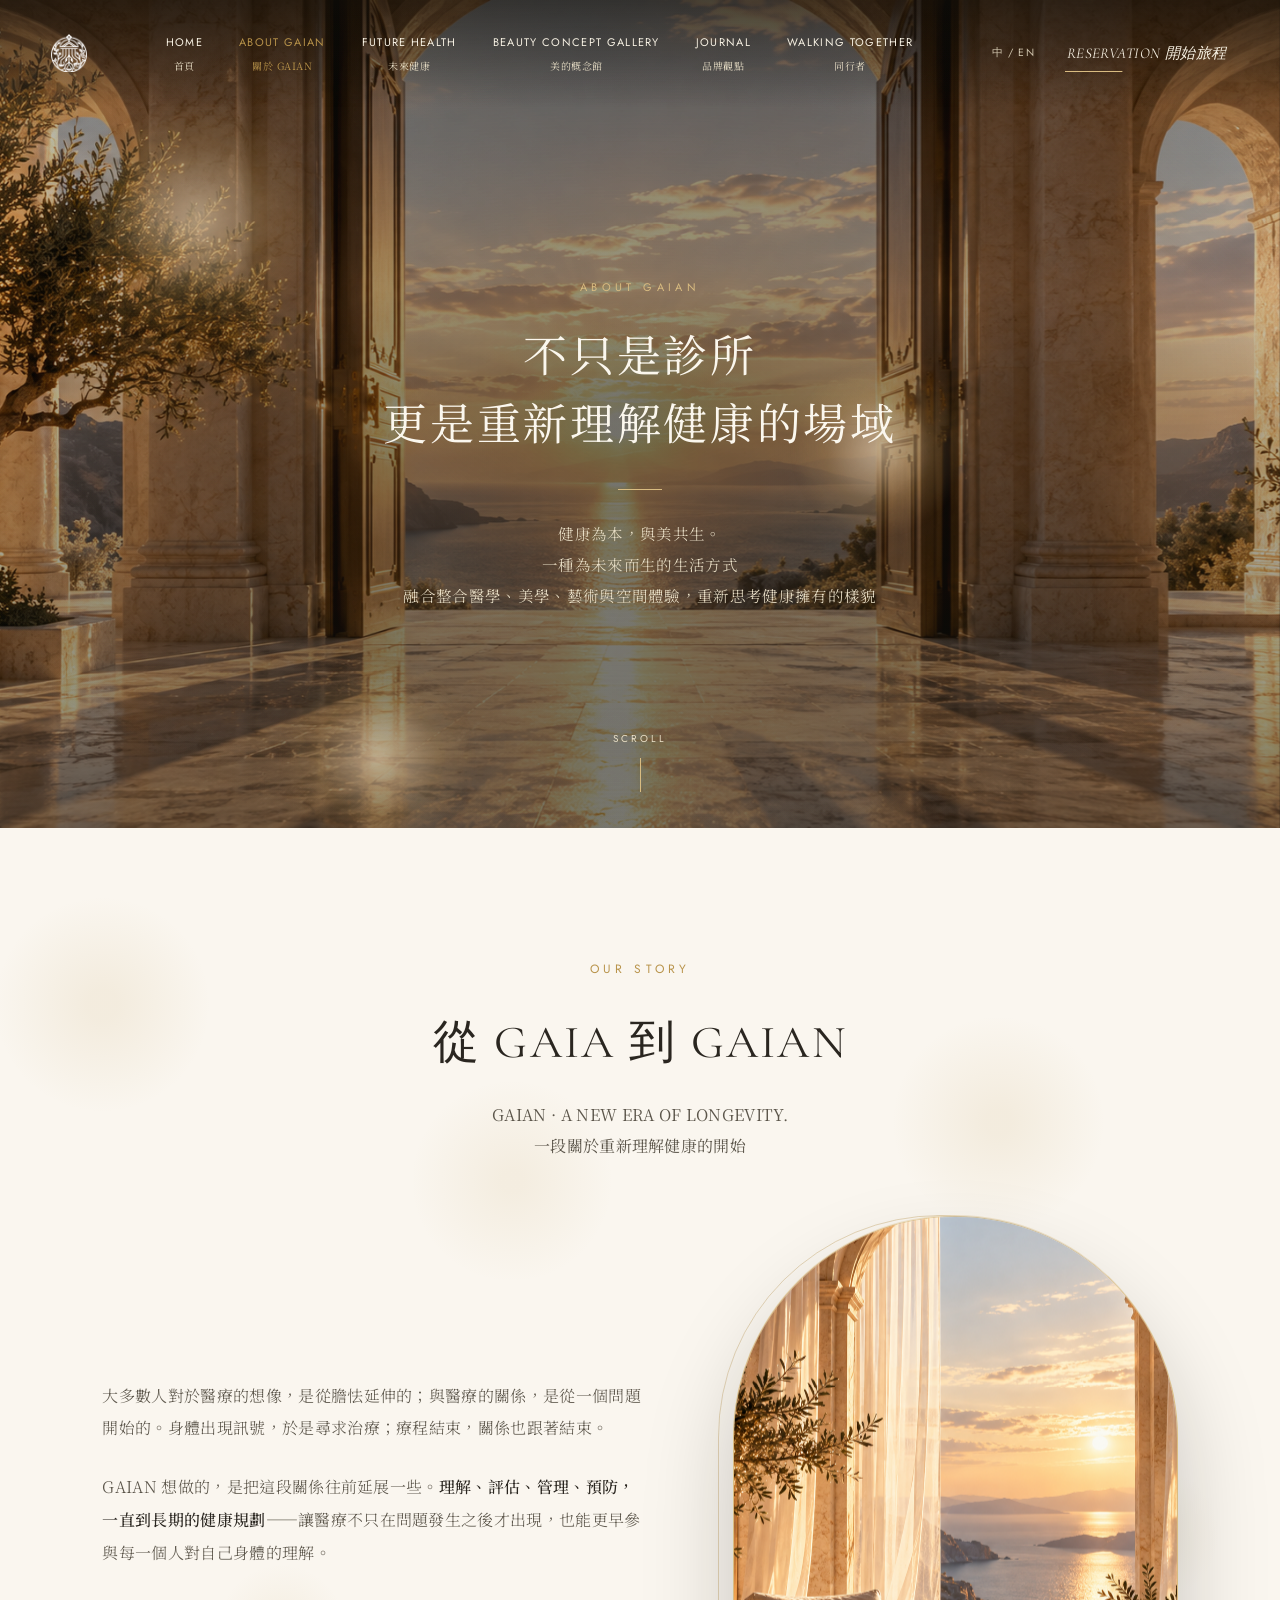
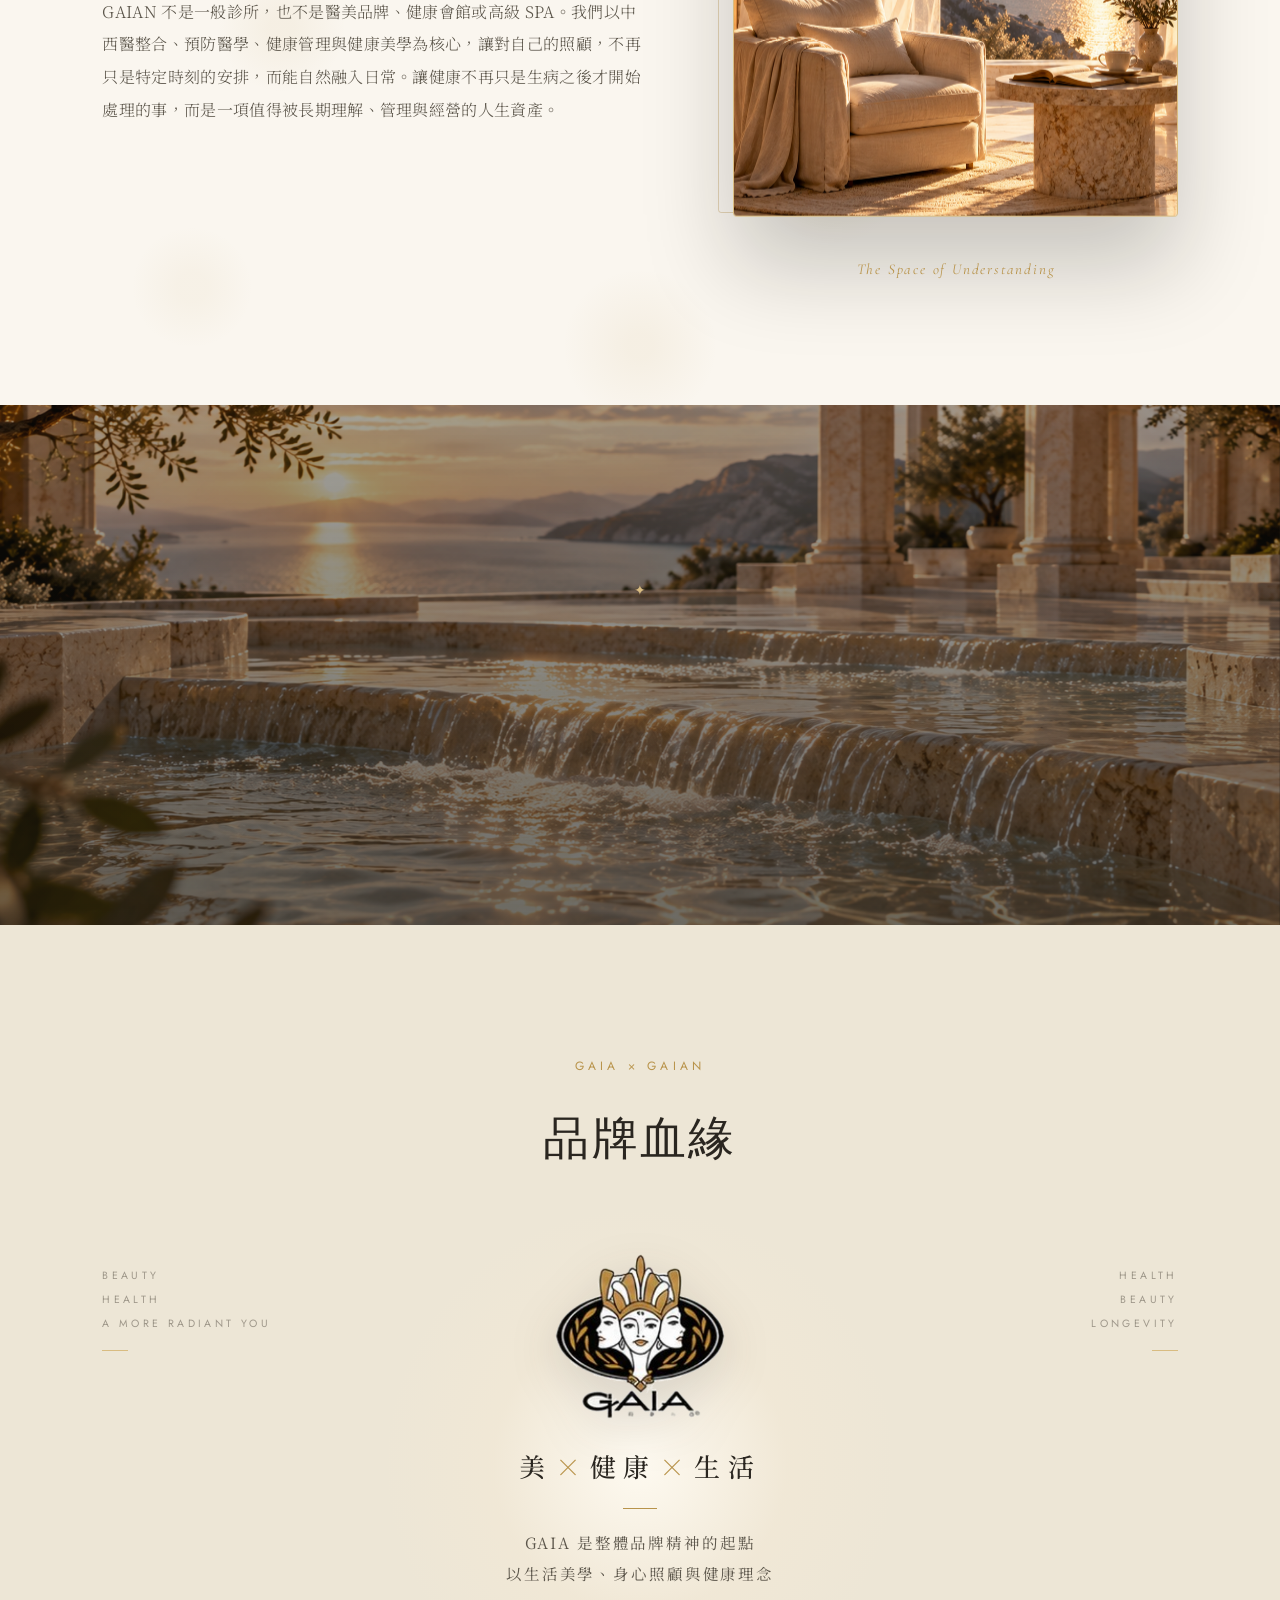
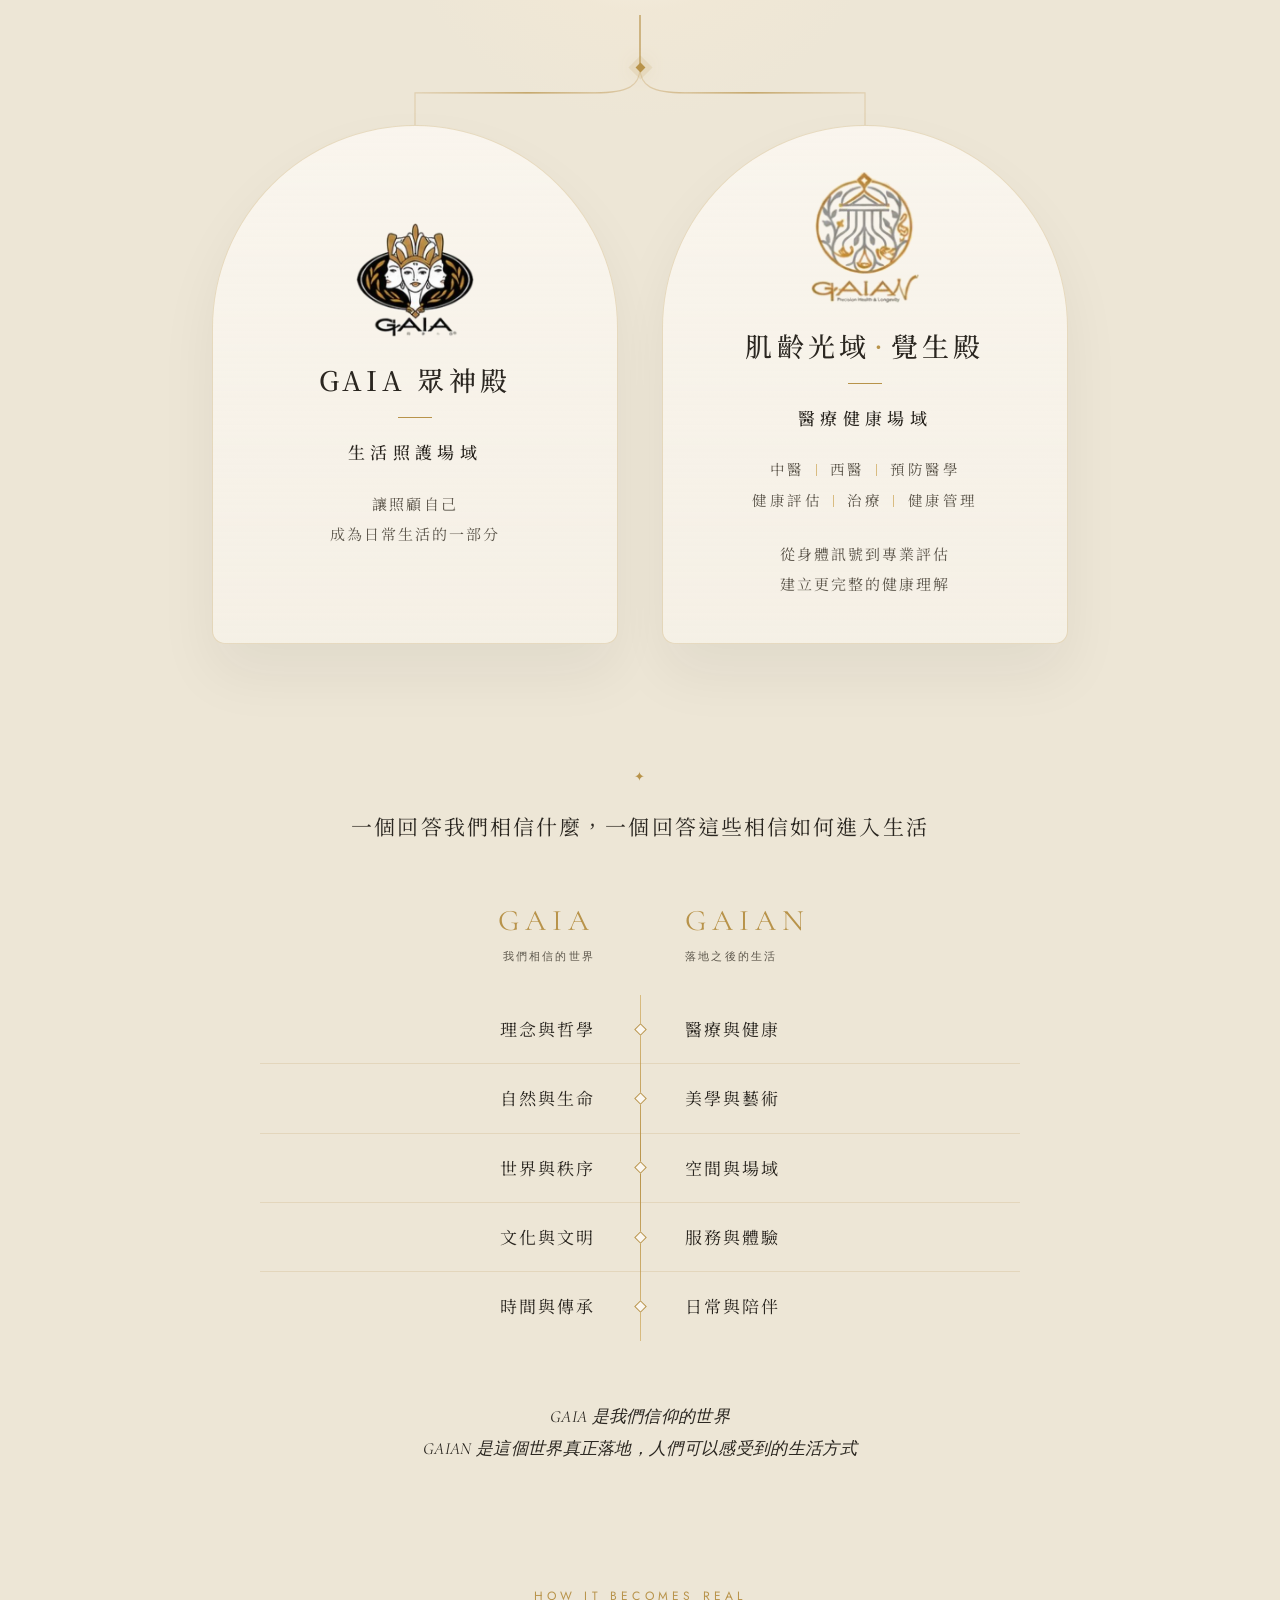
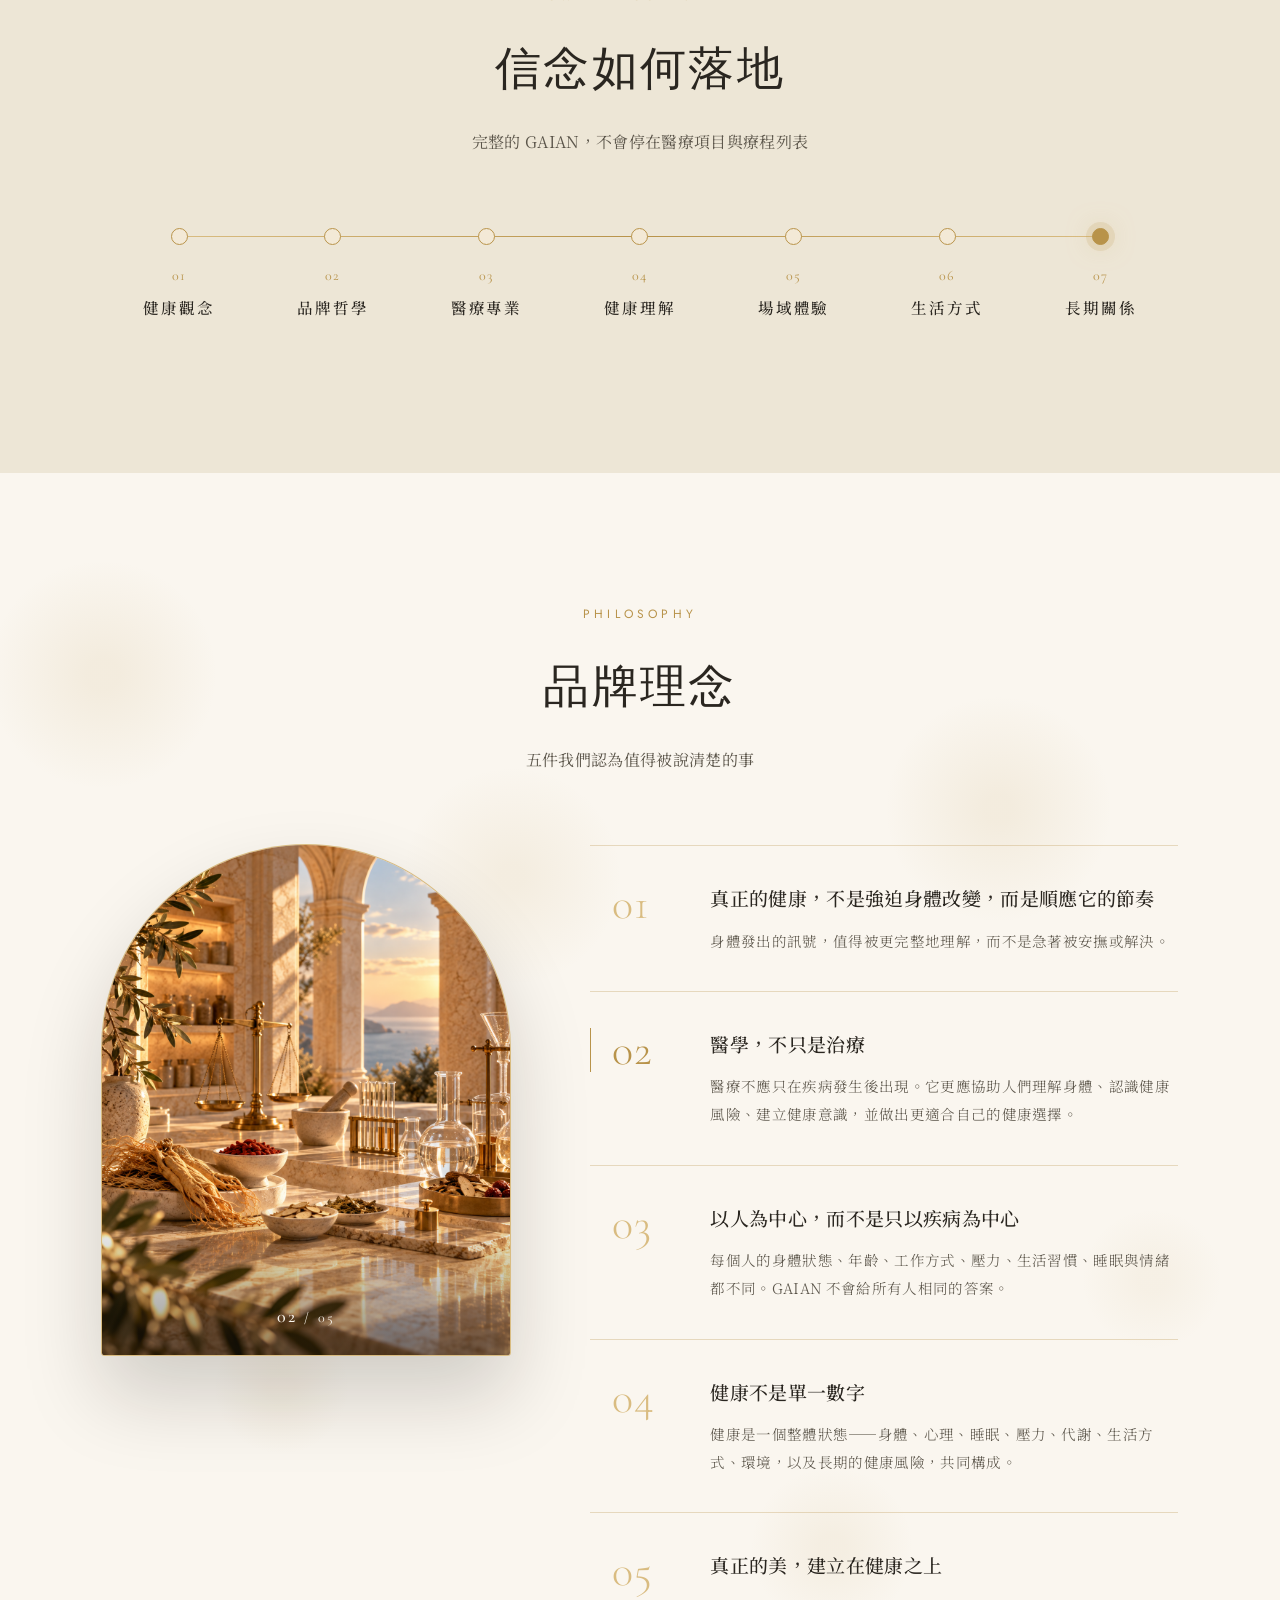
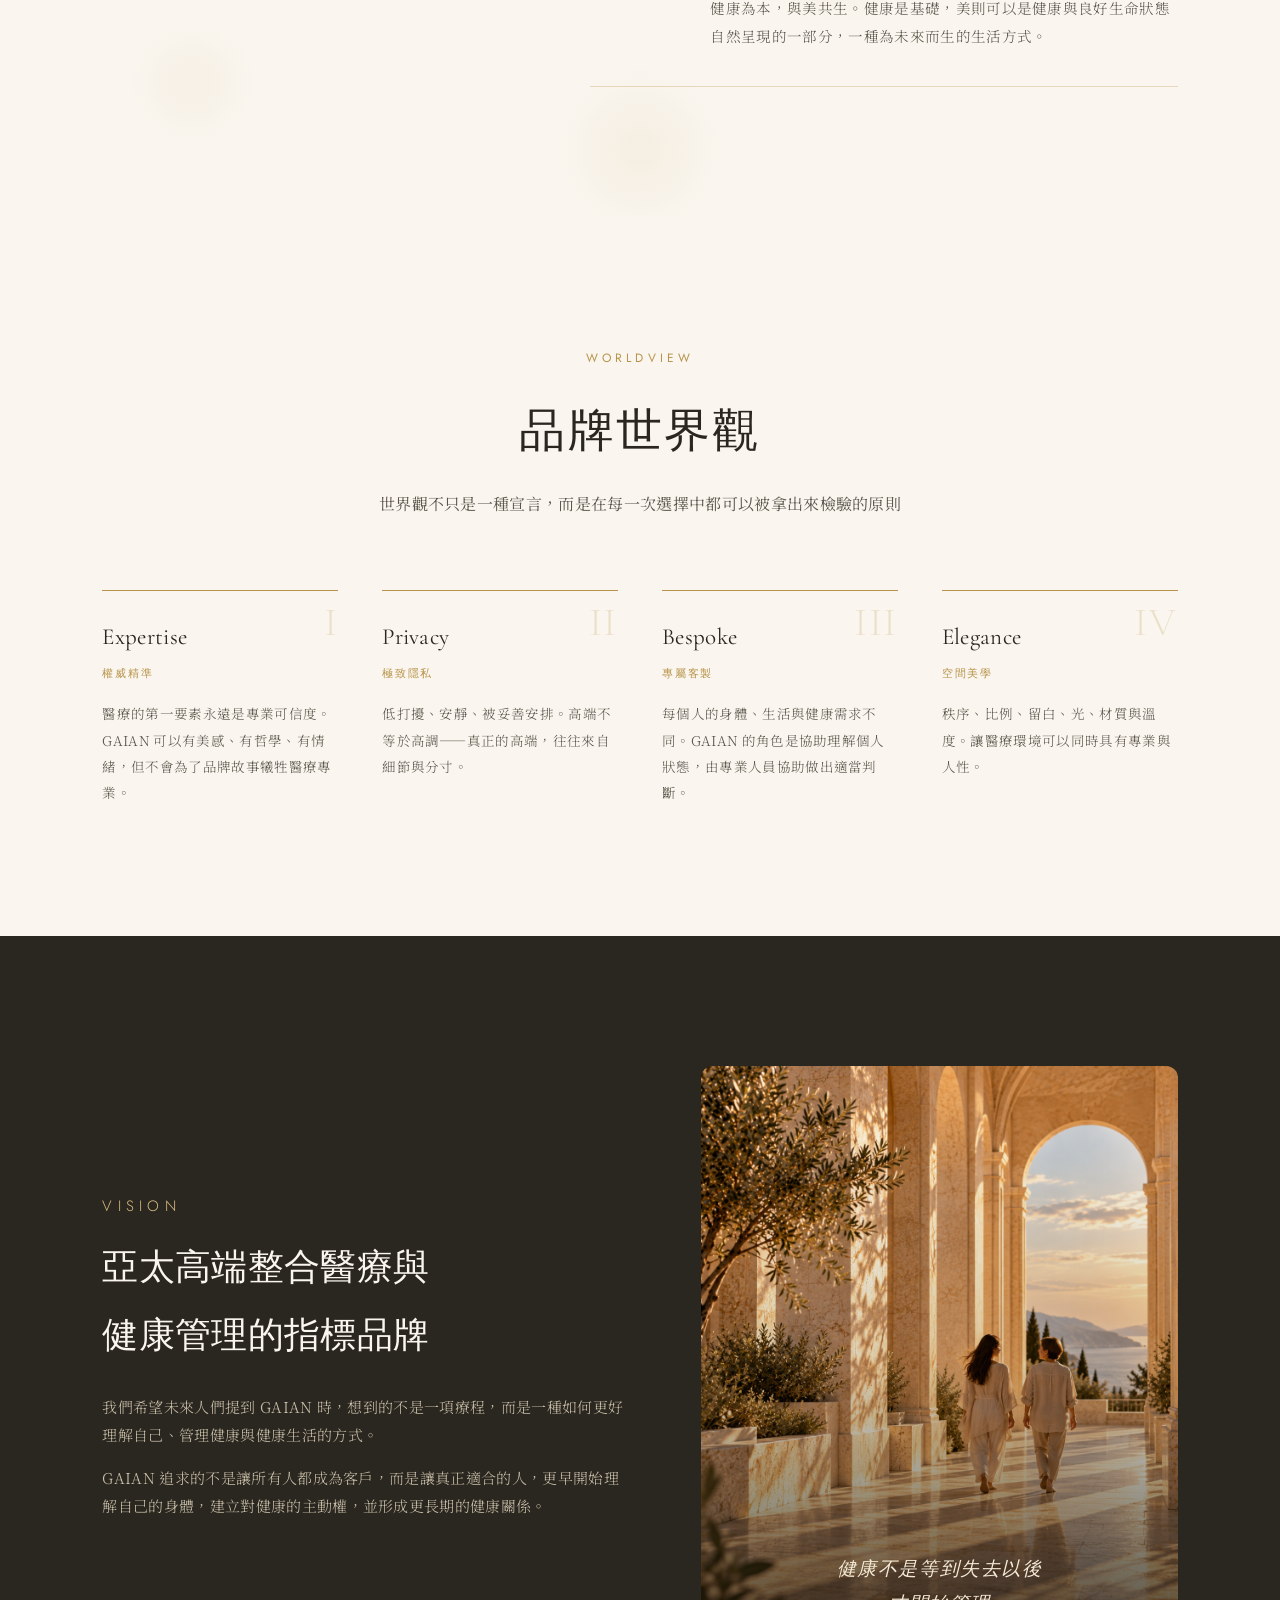
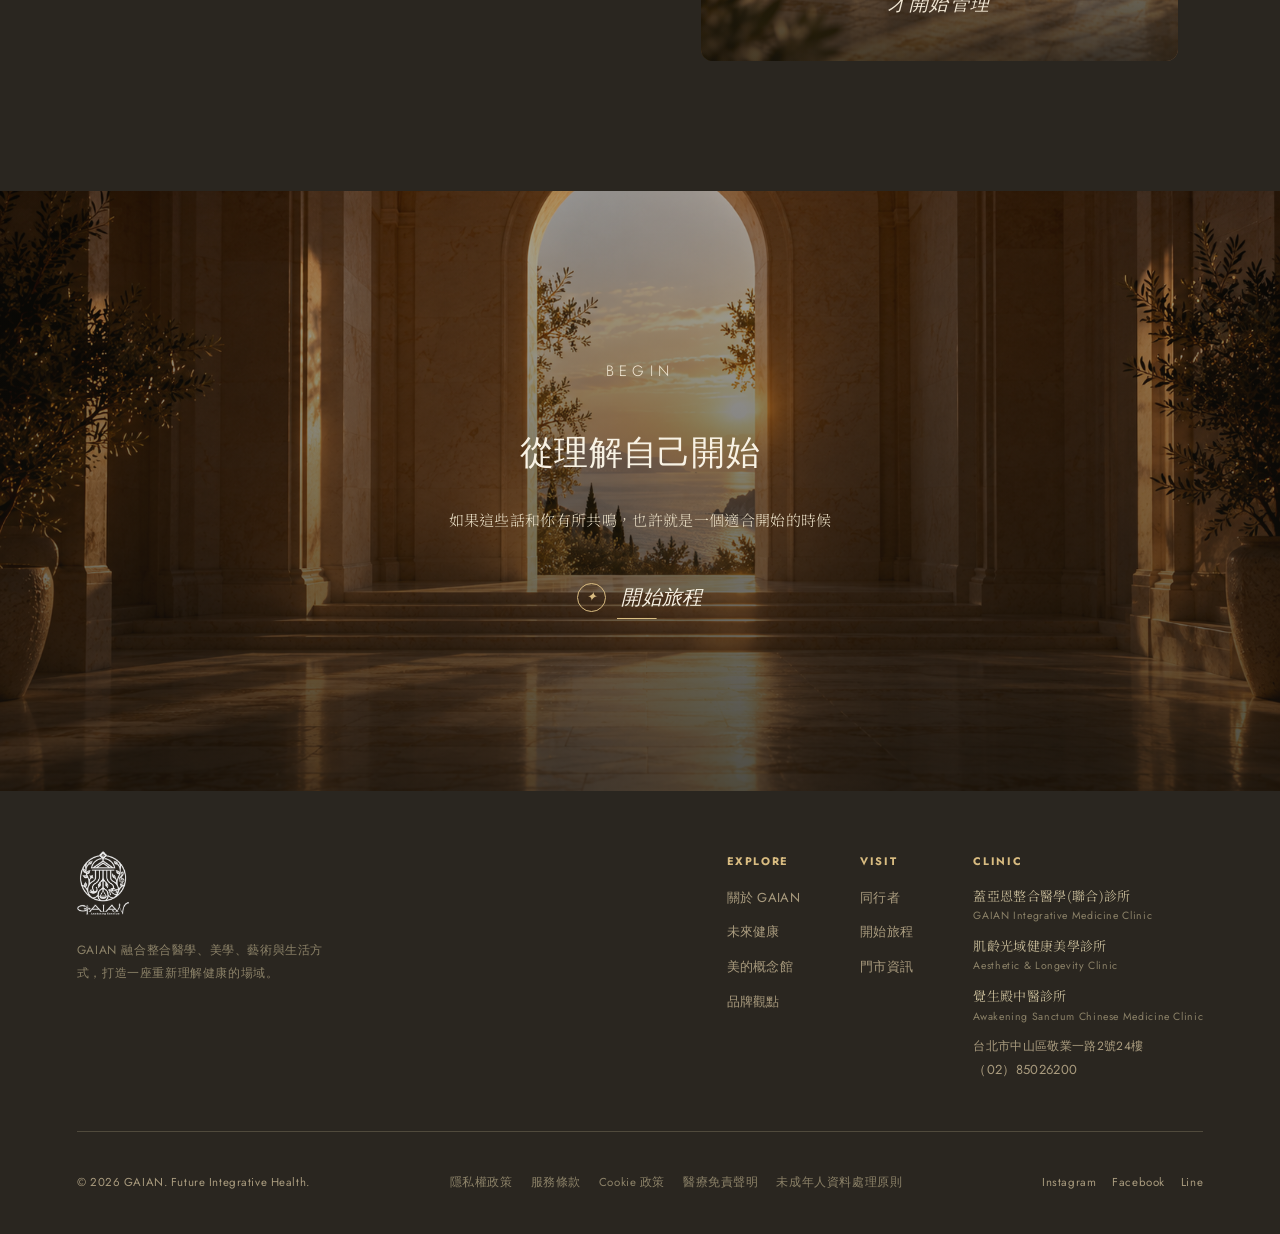
==== commit c730c44a: "Update about.html" ====
--- a/about.html
+++ b/about.html
@@ -59,7 +59,7 @@
     <p class="crumb ab-rise" style="--d:0.2s;">About GAIAN</p>
     <h1 class="en ab-rise" style="--d:0.45s;">不只是診所<br>更是重新理解健康的場域</h1>
     <span class="ab-hero-rule ab-rise" style="--d:0.75s;" aria-hidden="true"></span>
-    <p class="ab-rise" style="--d:0.95s;">健康為本，與美共生。一種為未來而生的生活方式，融合整合醫學、美學、藝術與空間體驗，重新思考健康擁有的樣貌。</p>
+    <p class="ab-rise" style="--d:0.95s;">健康為本，與美共生。<br>一種為未來而生的生活方式<br>融合整合醫學、美學、藝術與空間體驗，重新思考健康擁有的樣貌</p>
   </div>
   <div class="scroll-cue">SCROLL</div>
 </section>
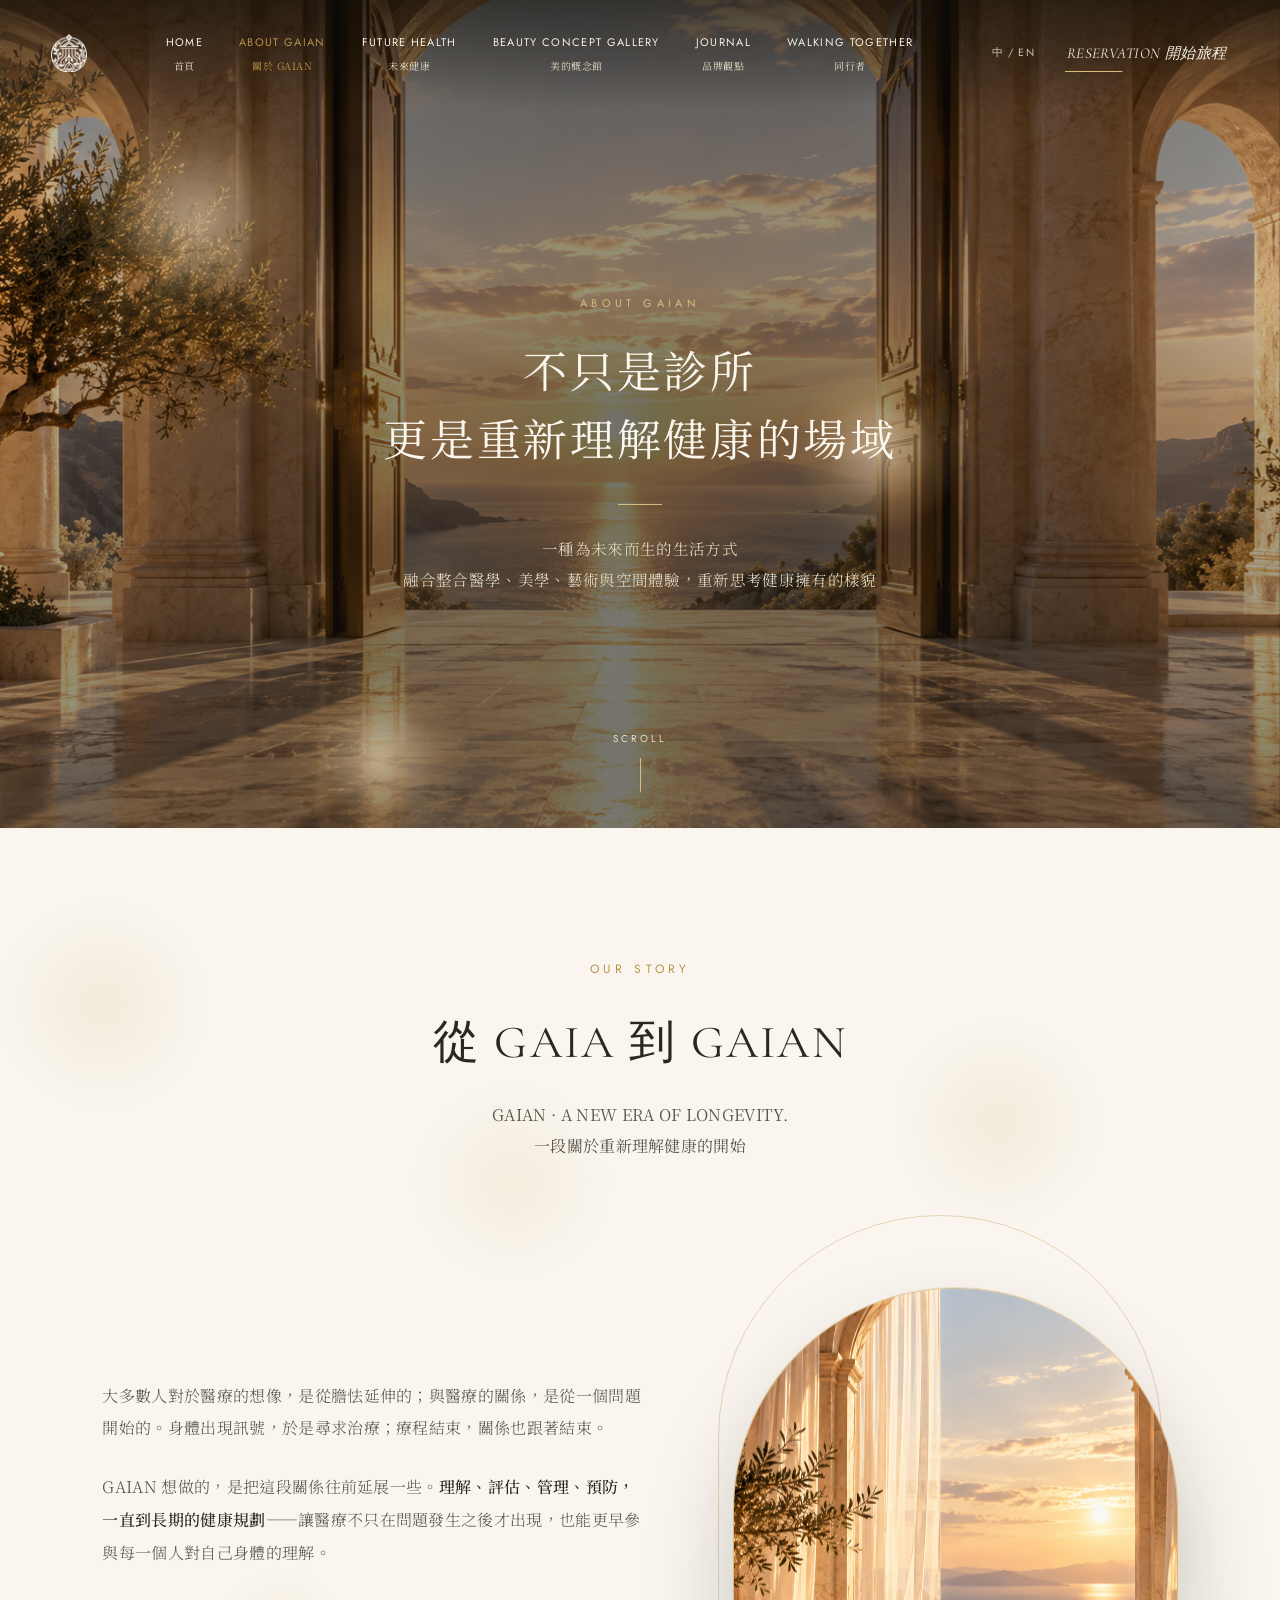
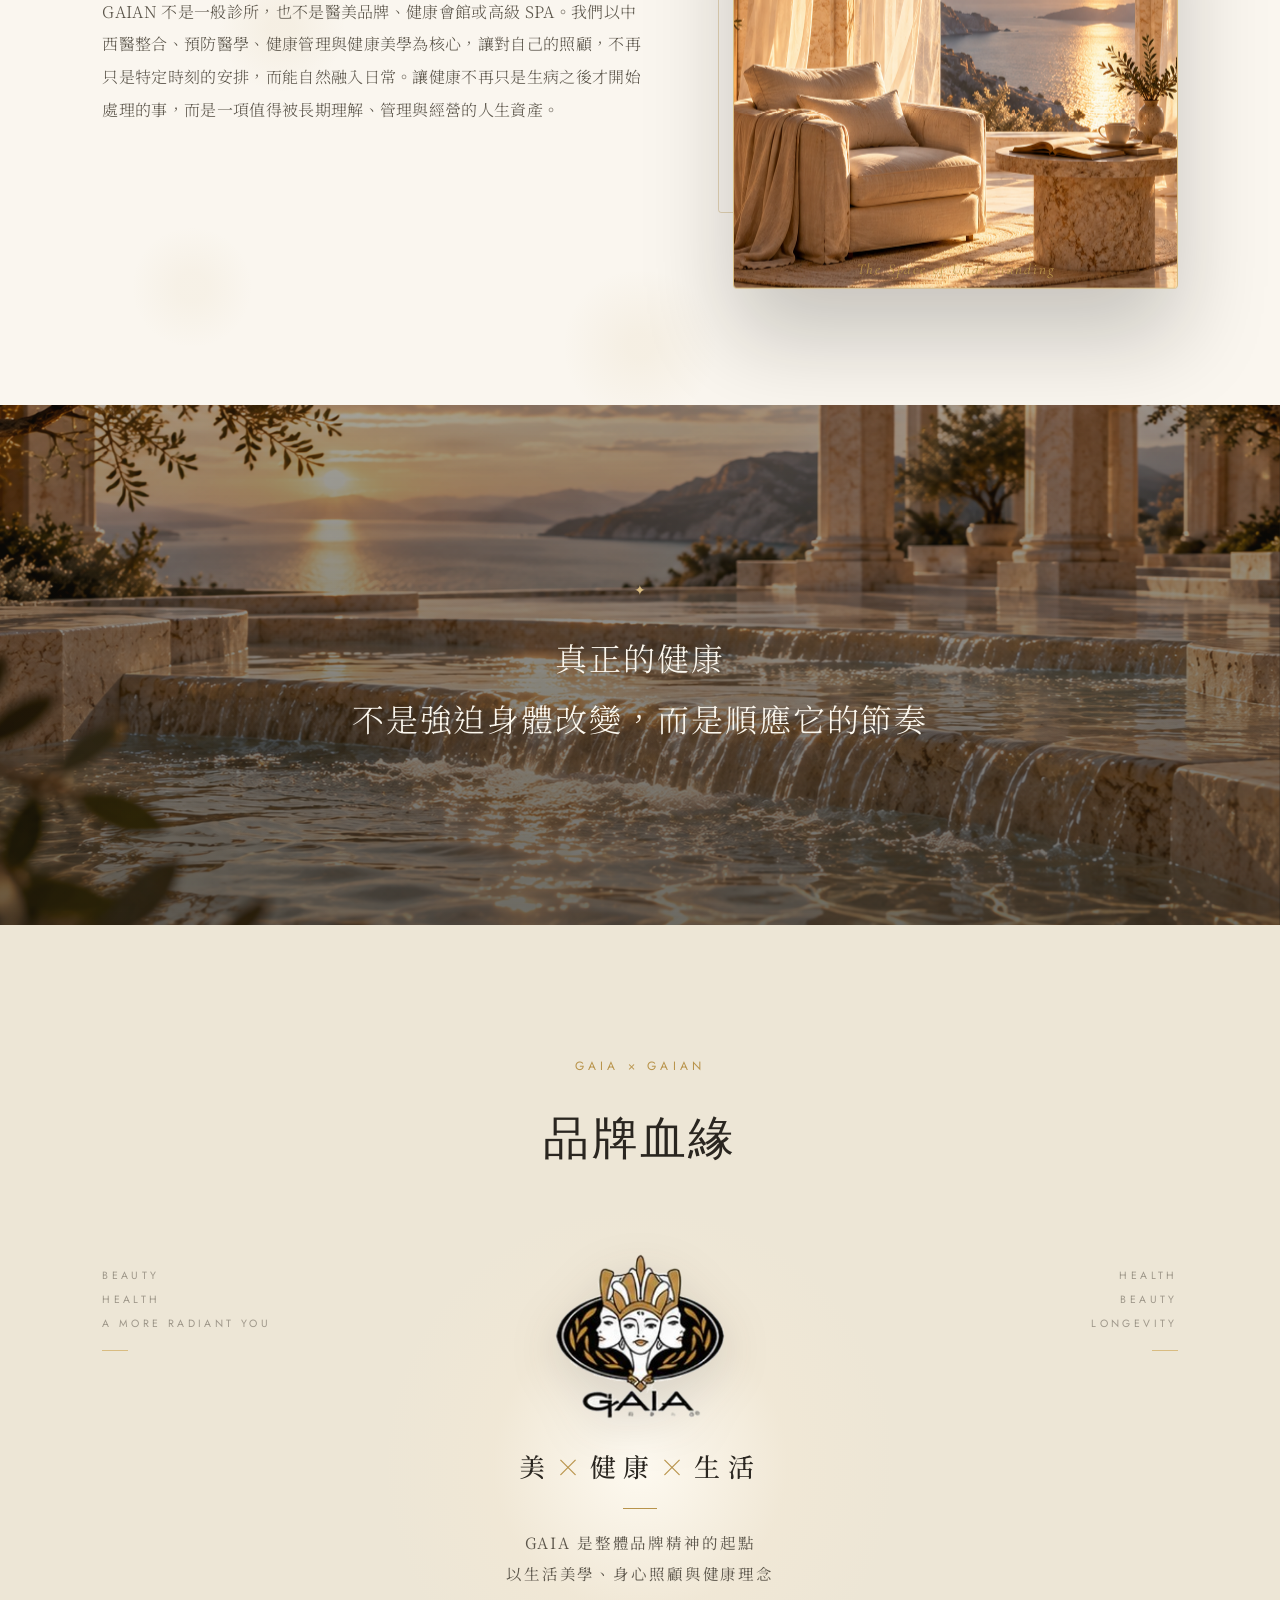
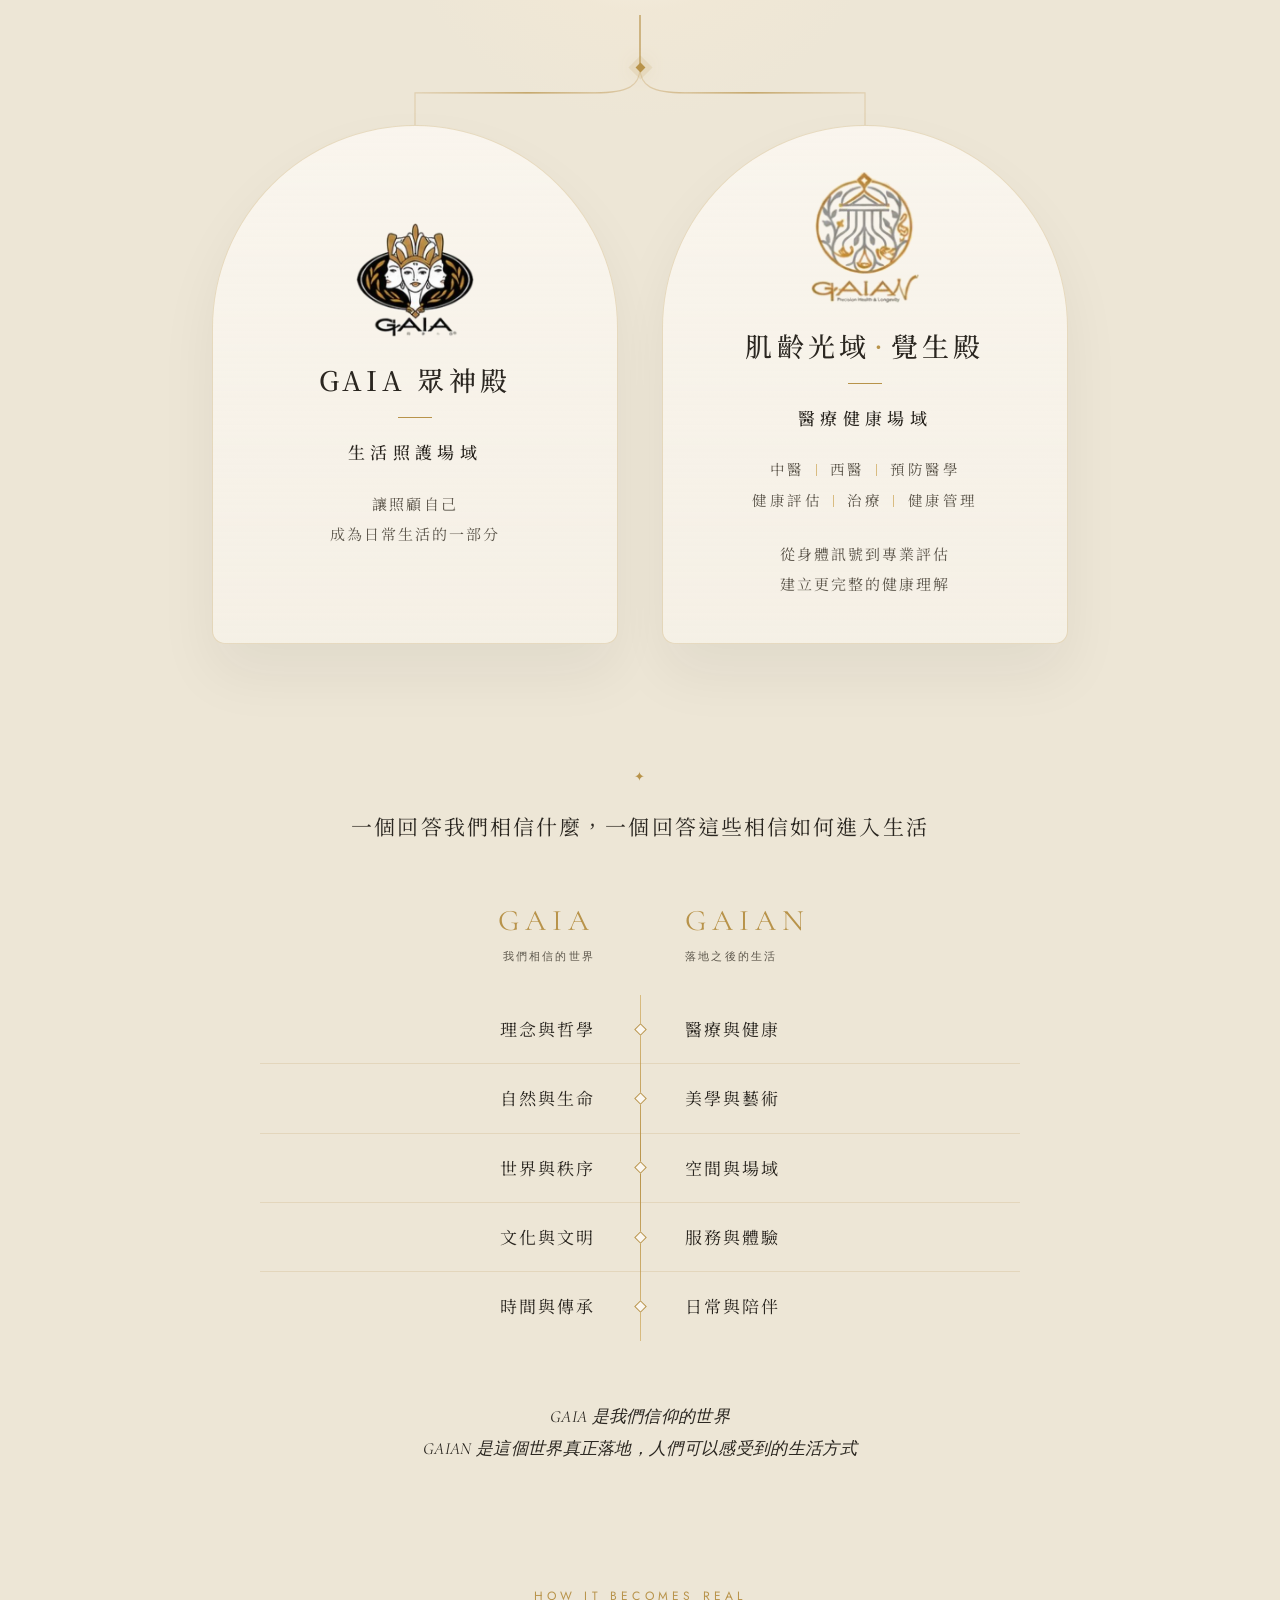
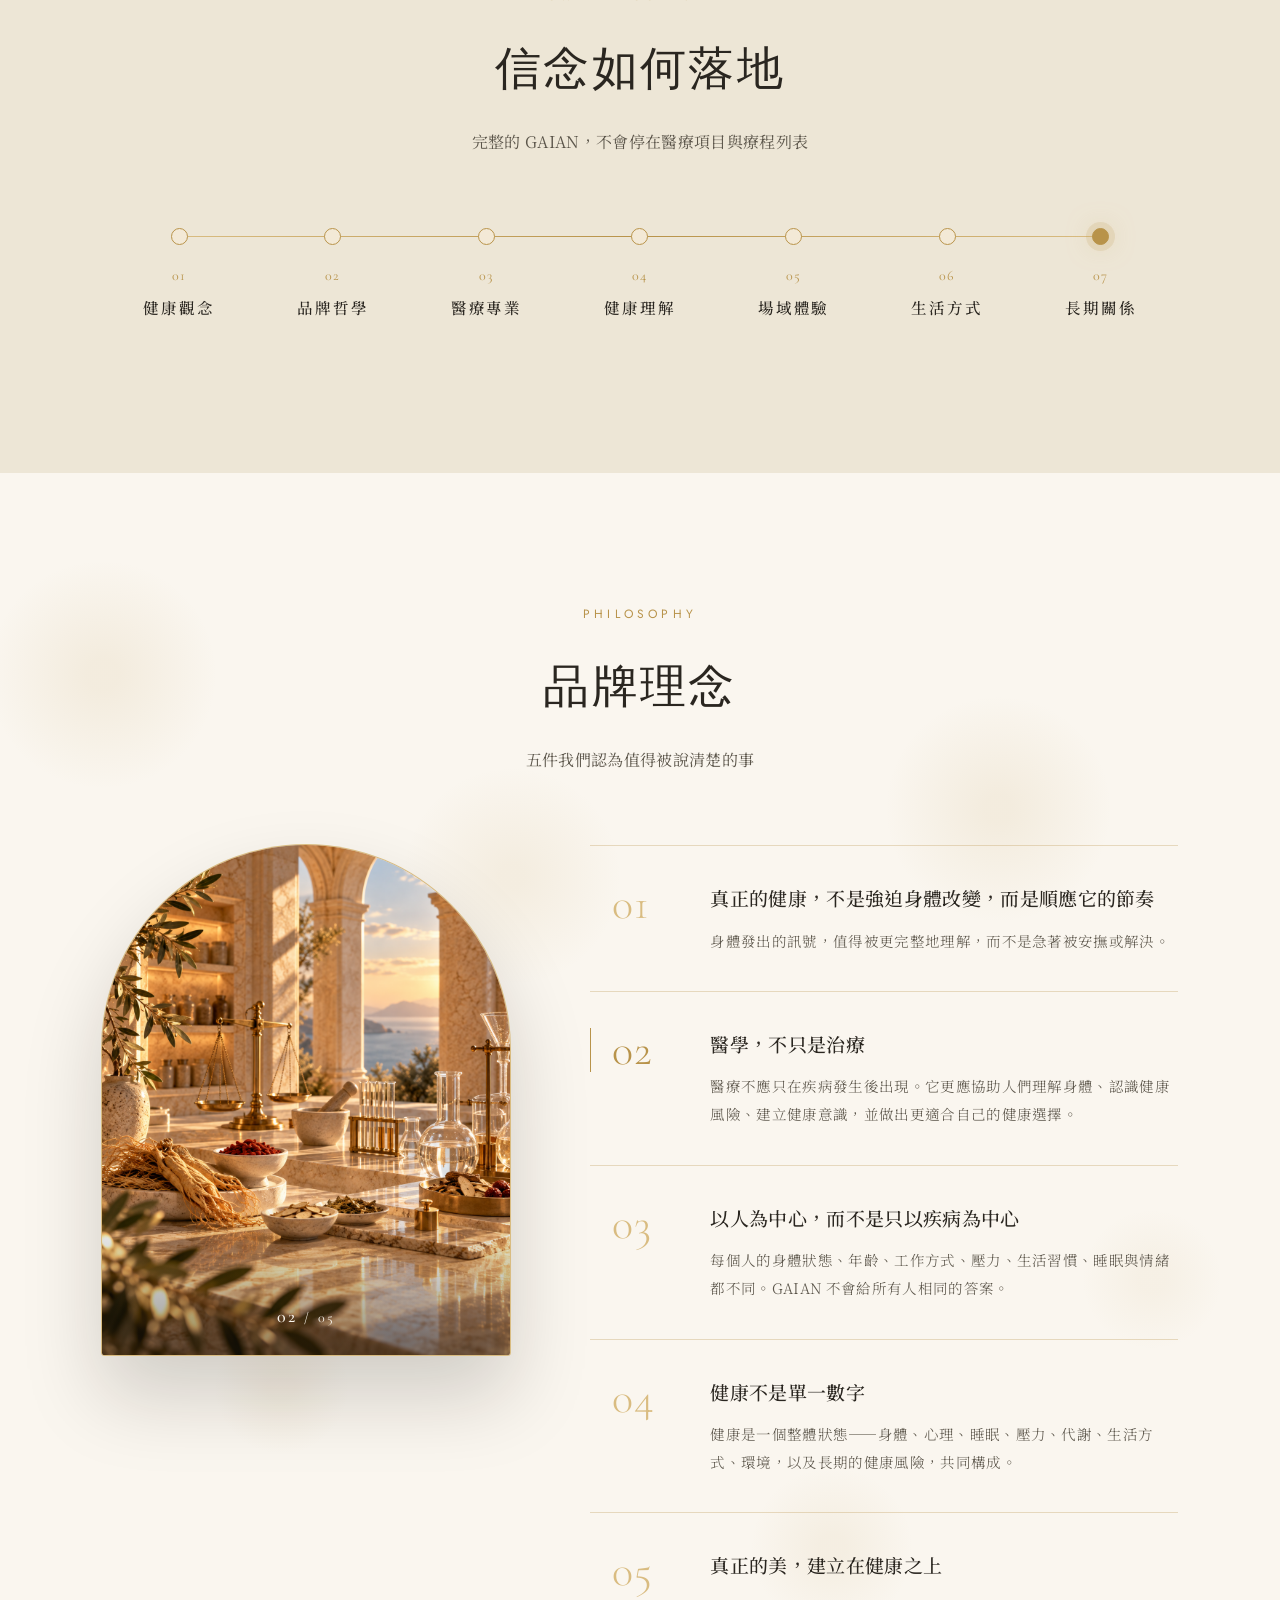
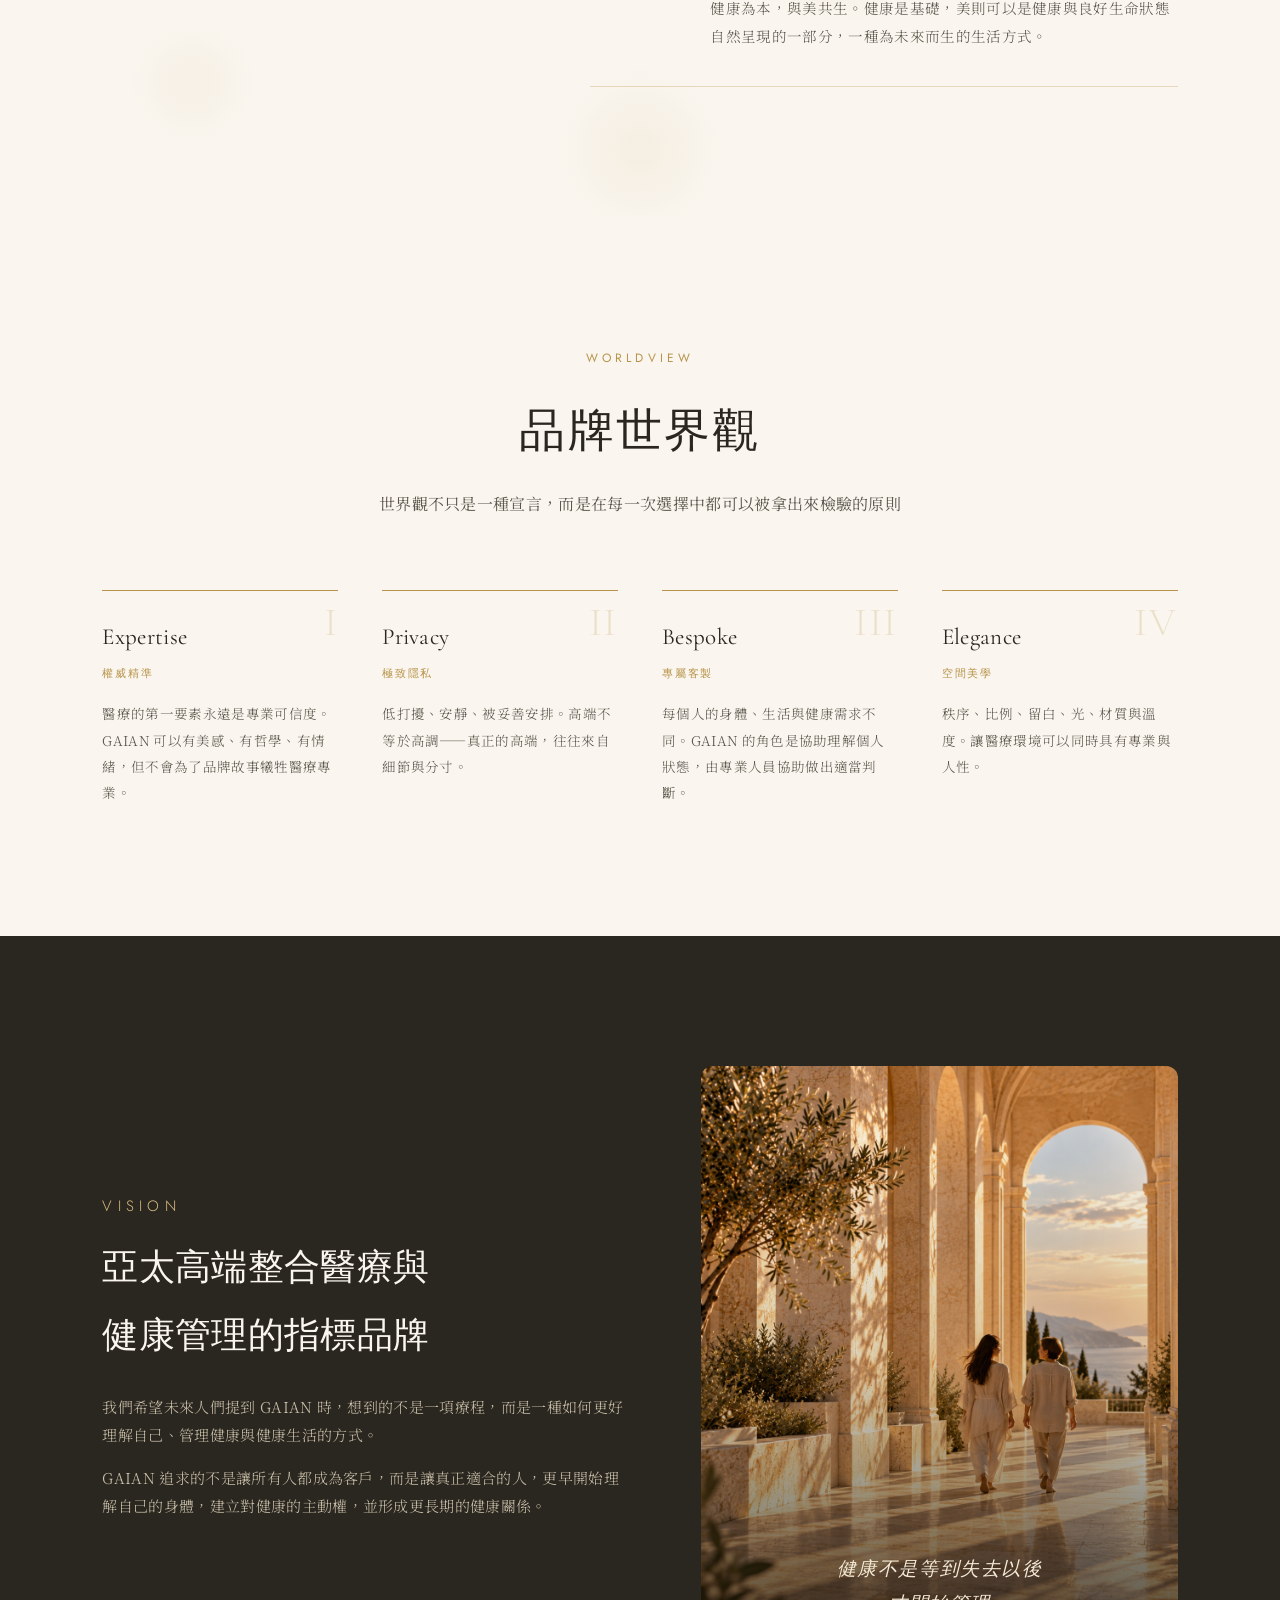
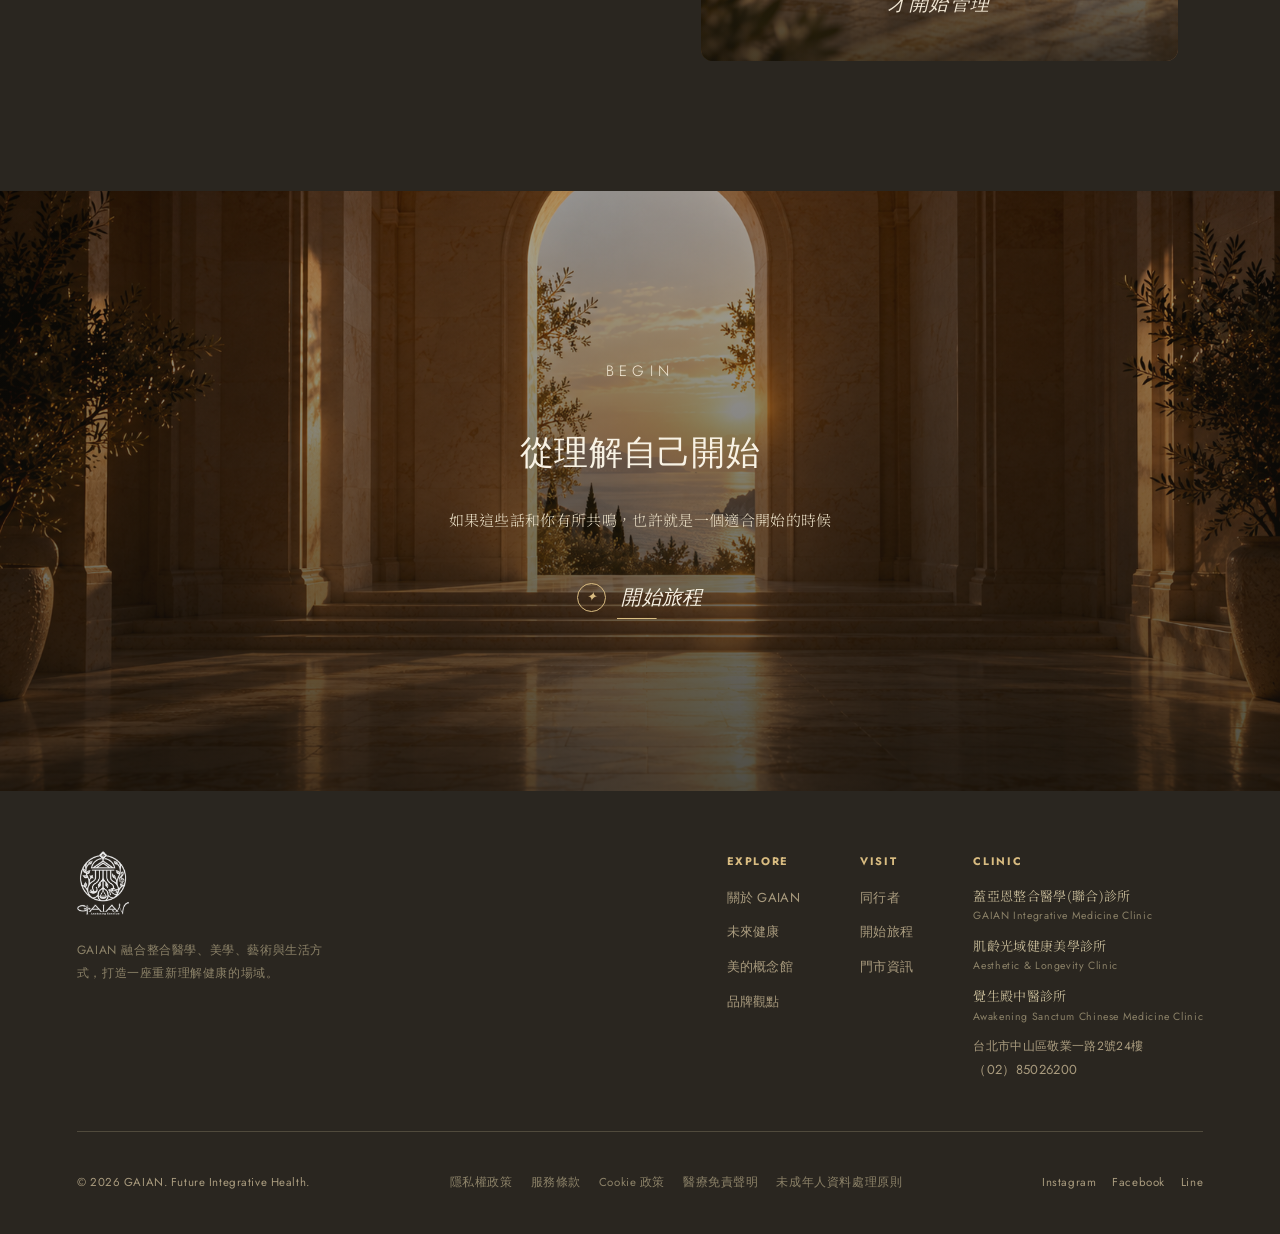
==== commit c45a5fc4: "Update about.html" ====
--- a/about.html
+++ b/about.html
@@ -59,7 +59,7 @@
     <p class="crumb ab-rise" style="--d:0.2s;">About GAIAN</p>
     <h1 class="en ab-rise" style="--d:0.45s;">不只是診所<br>更是重新理解健康的場域</h1>
     <span class="ab-hero-rule ab-rise" style="--d:0.75s;" aria-hidden="true"></span>
-    <p class="ab-rise" style="--d:0.95s;">健康為本，與美共生。<br>一種為未來而生的生活方式<br>融合整合醫學、美學、藝術與空間體驗，重新思考健康擁有的樣貌</p>
+    <p class="ab-rise" style="--d:0.95s;">一種為未來而生的生活方式<br>融合整合醫學、美學、藝術與空間體驗，重新思考健康擁有的樣貌</p>
   </div>
   <div class="scroll-cue">SCROLL</div>
 </section>
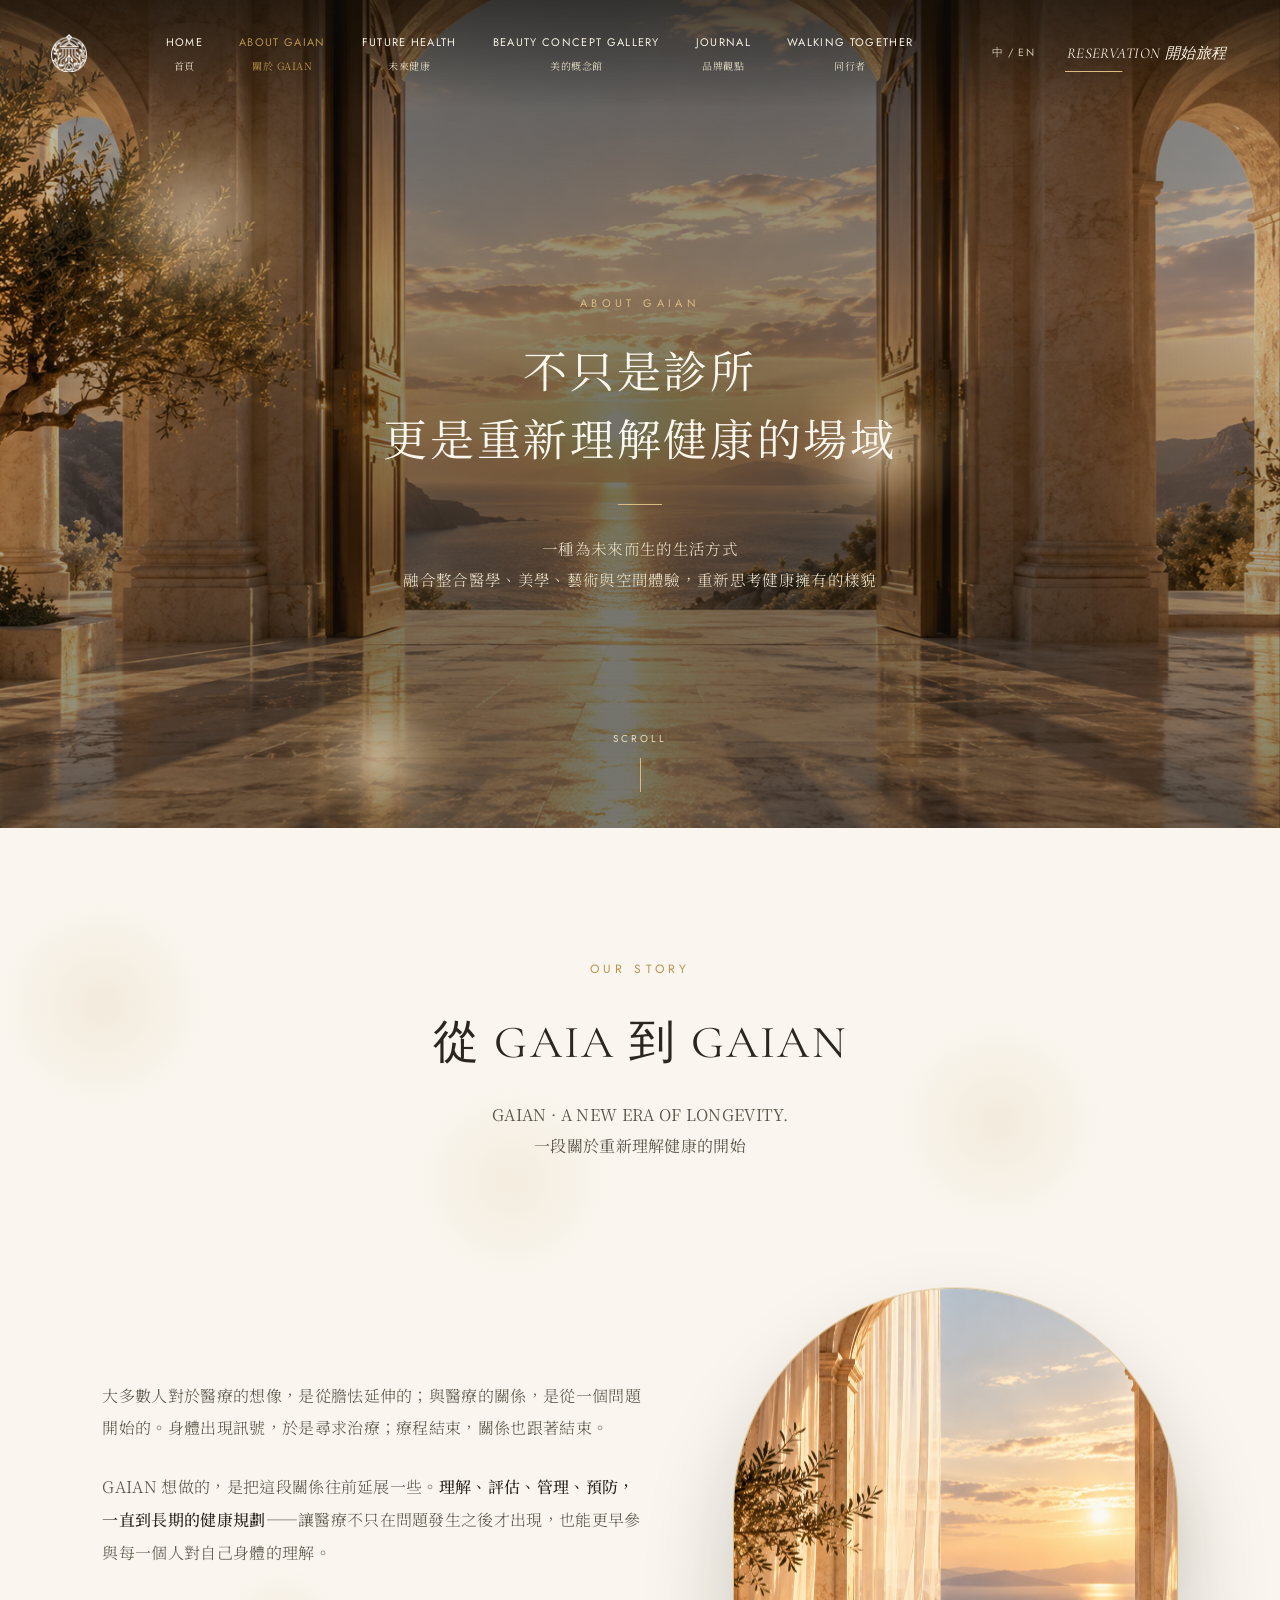
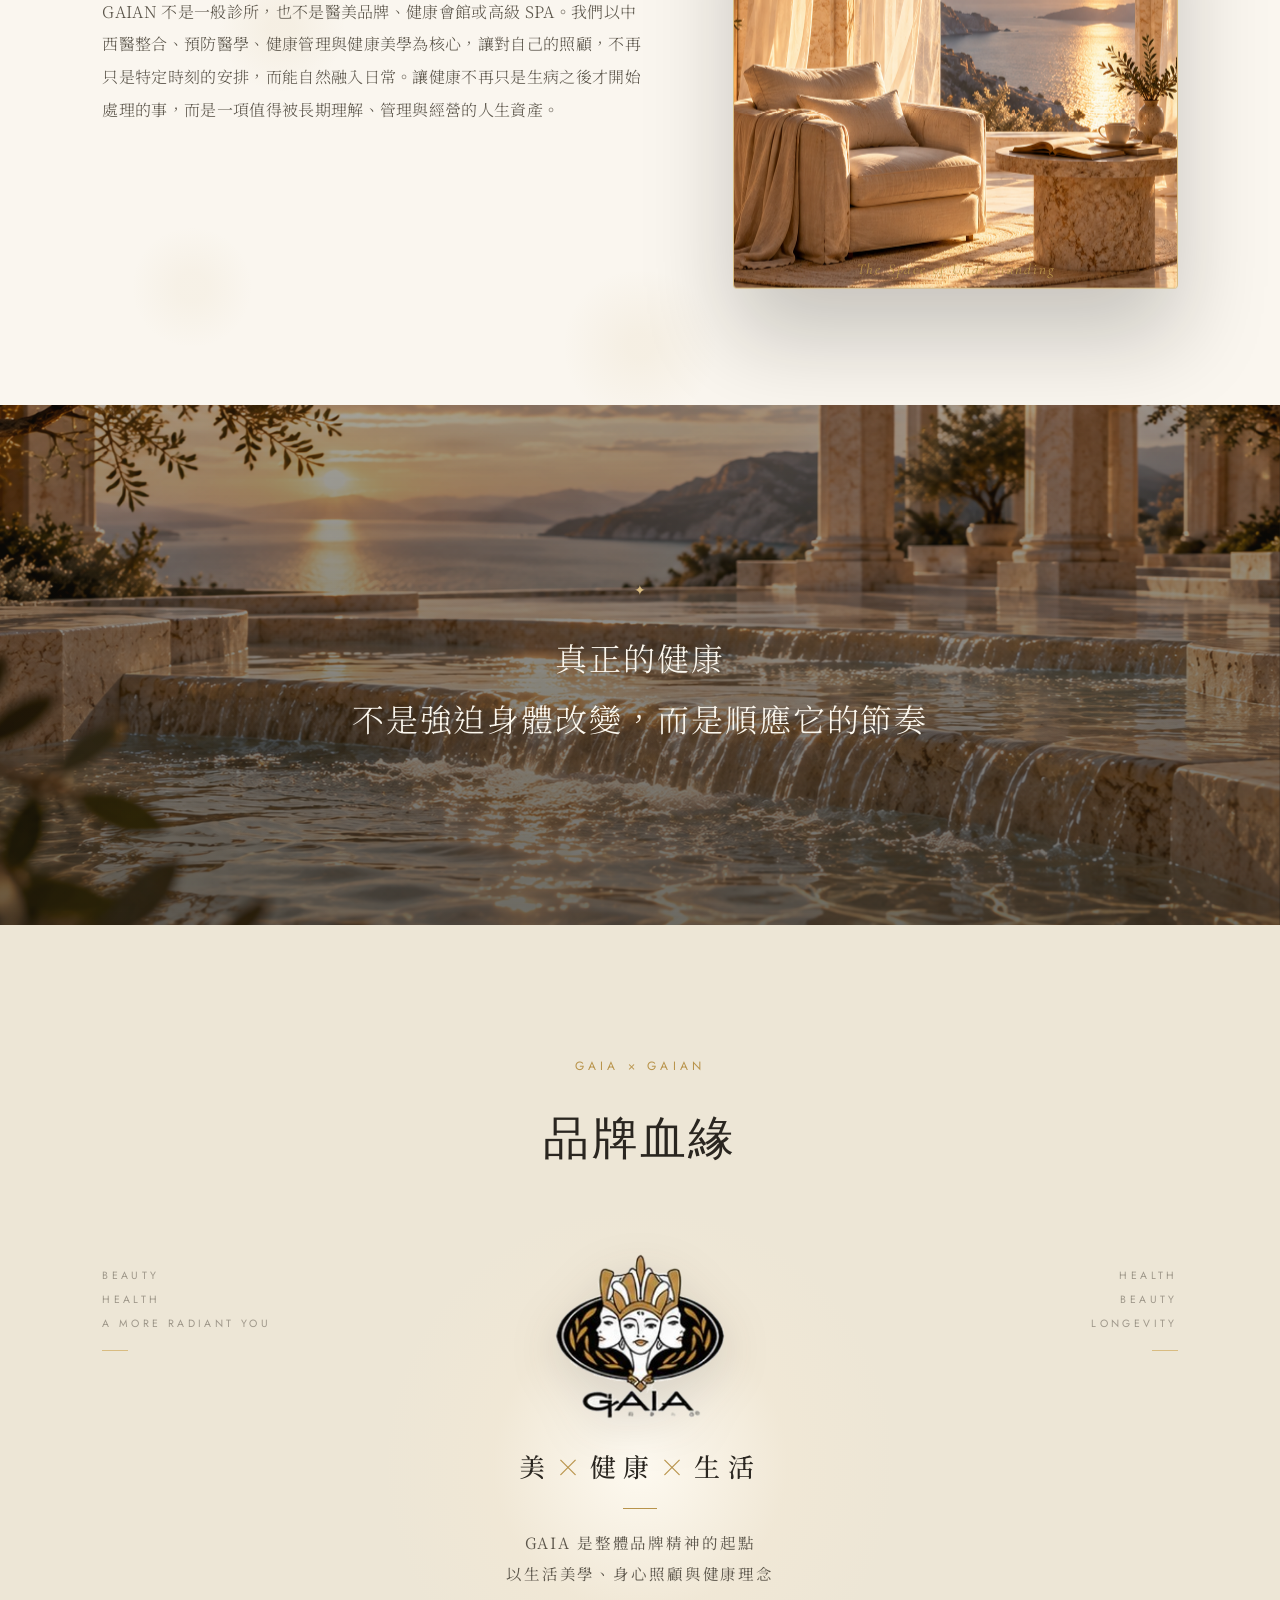
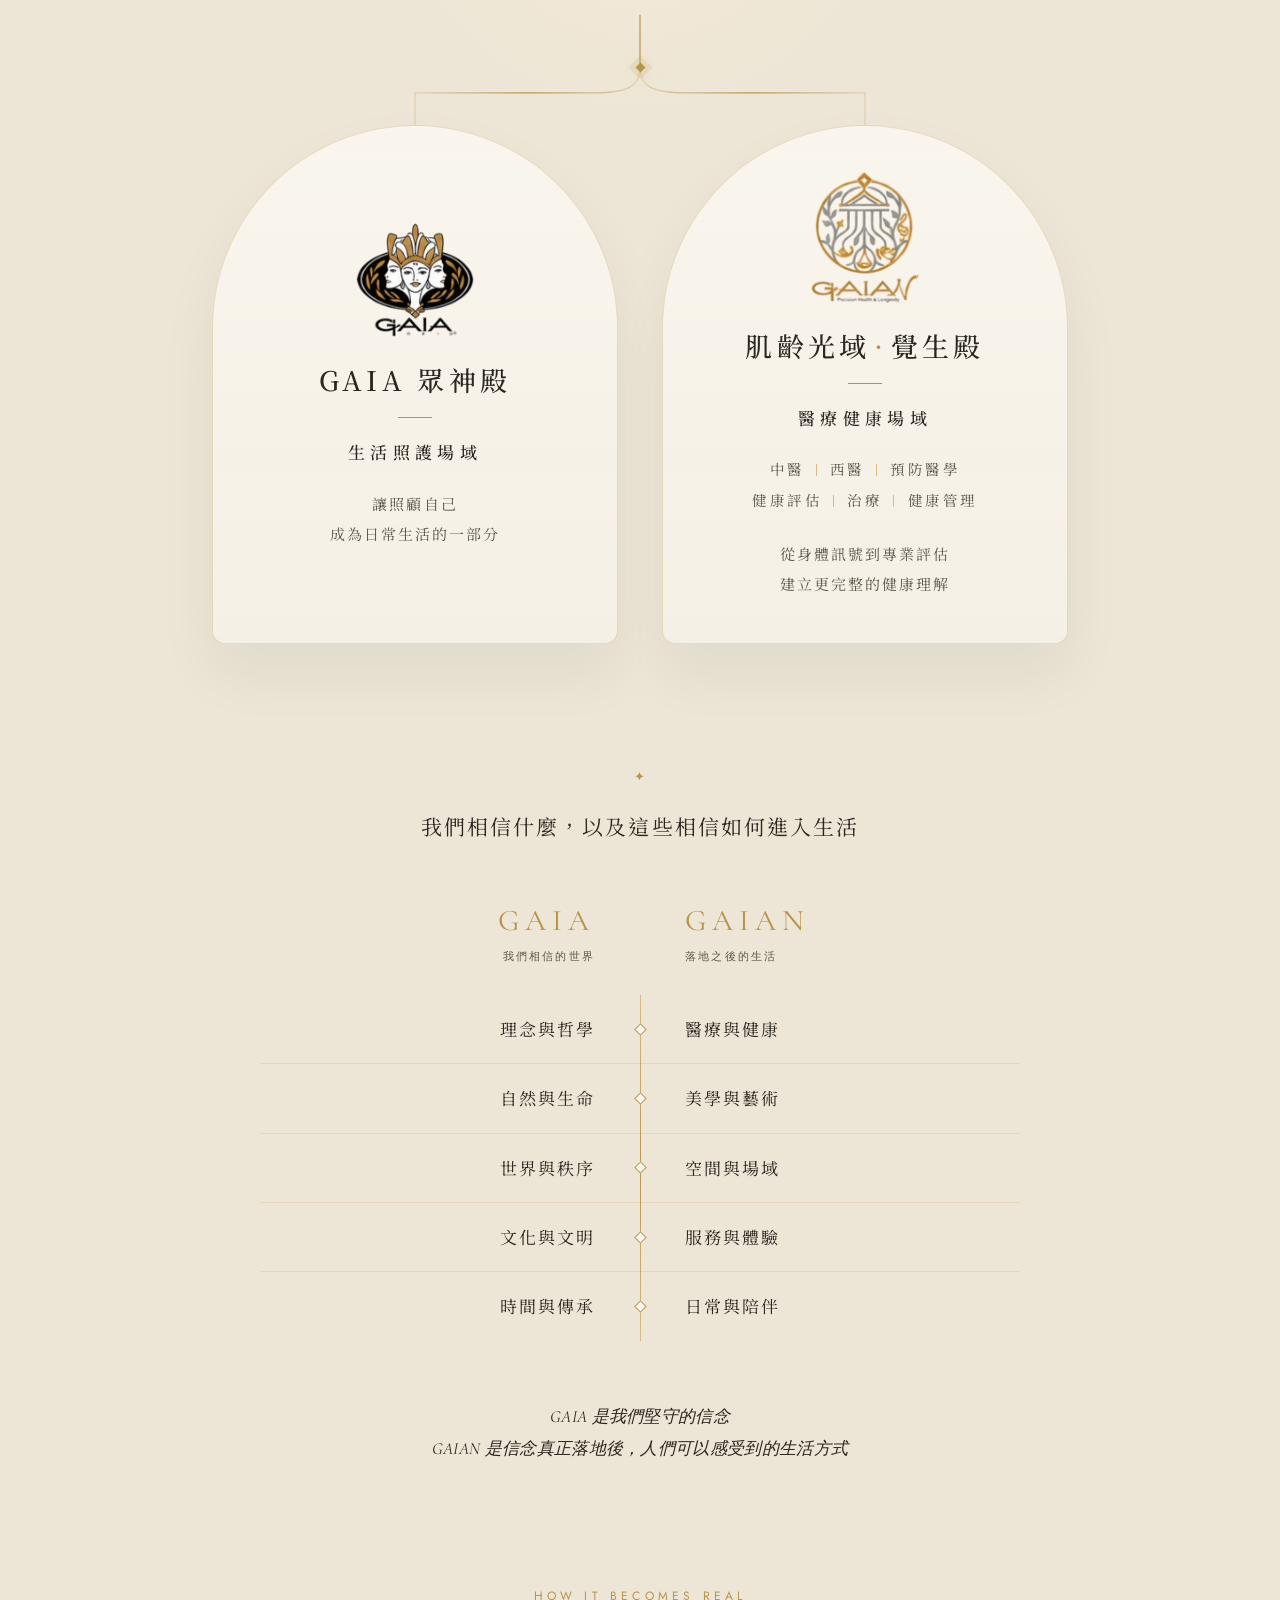
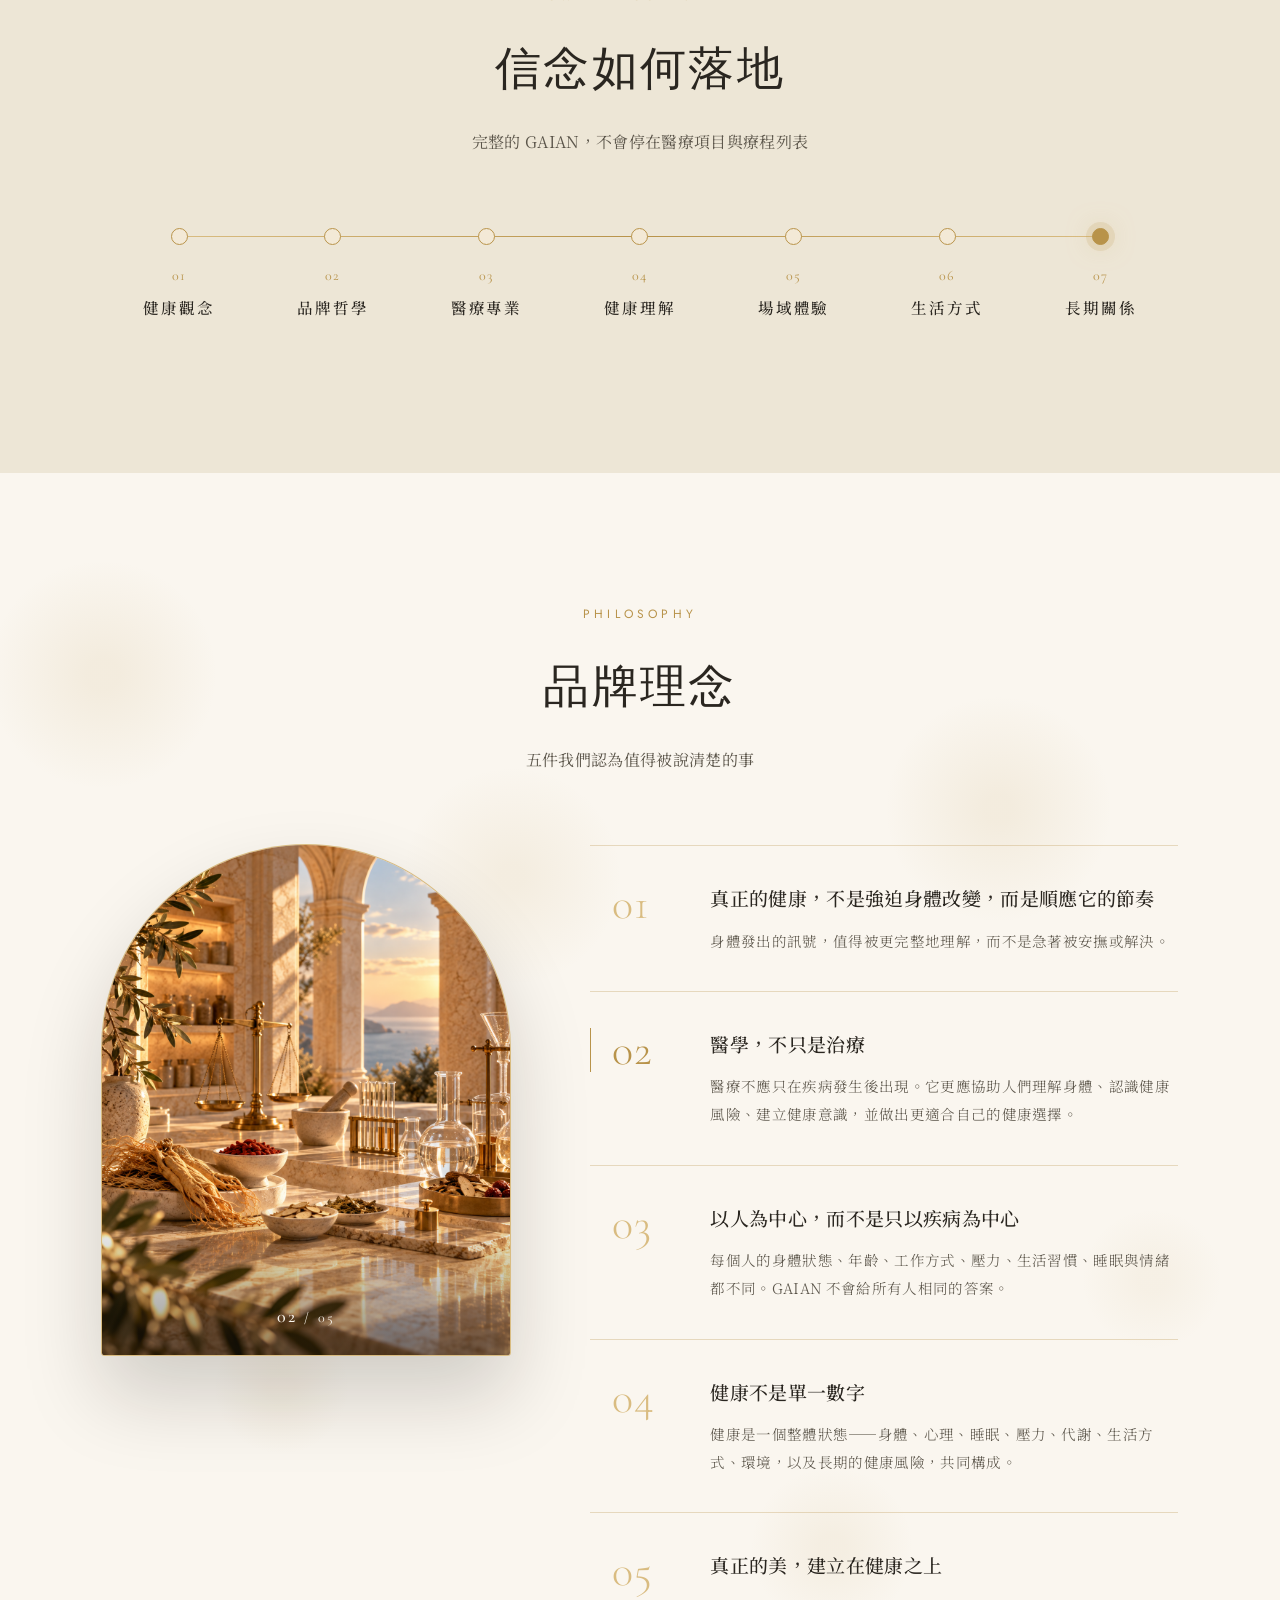
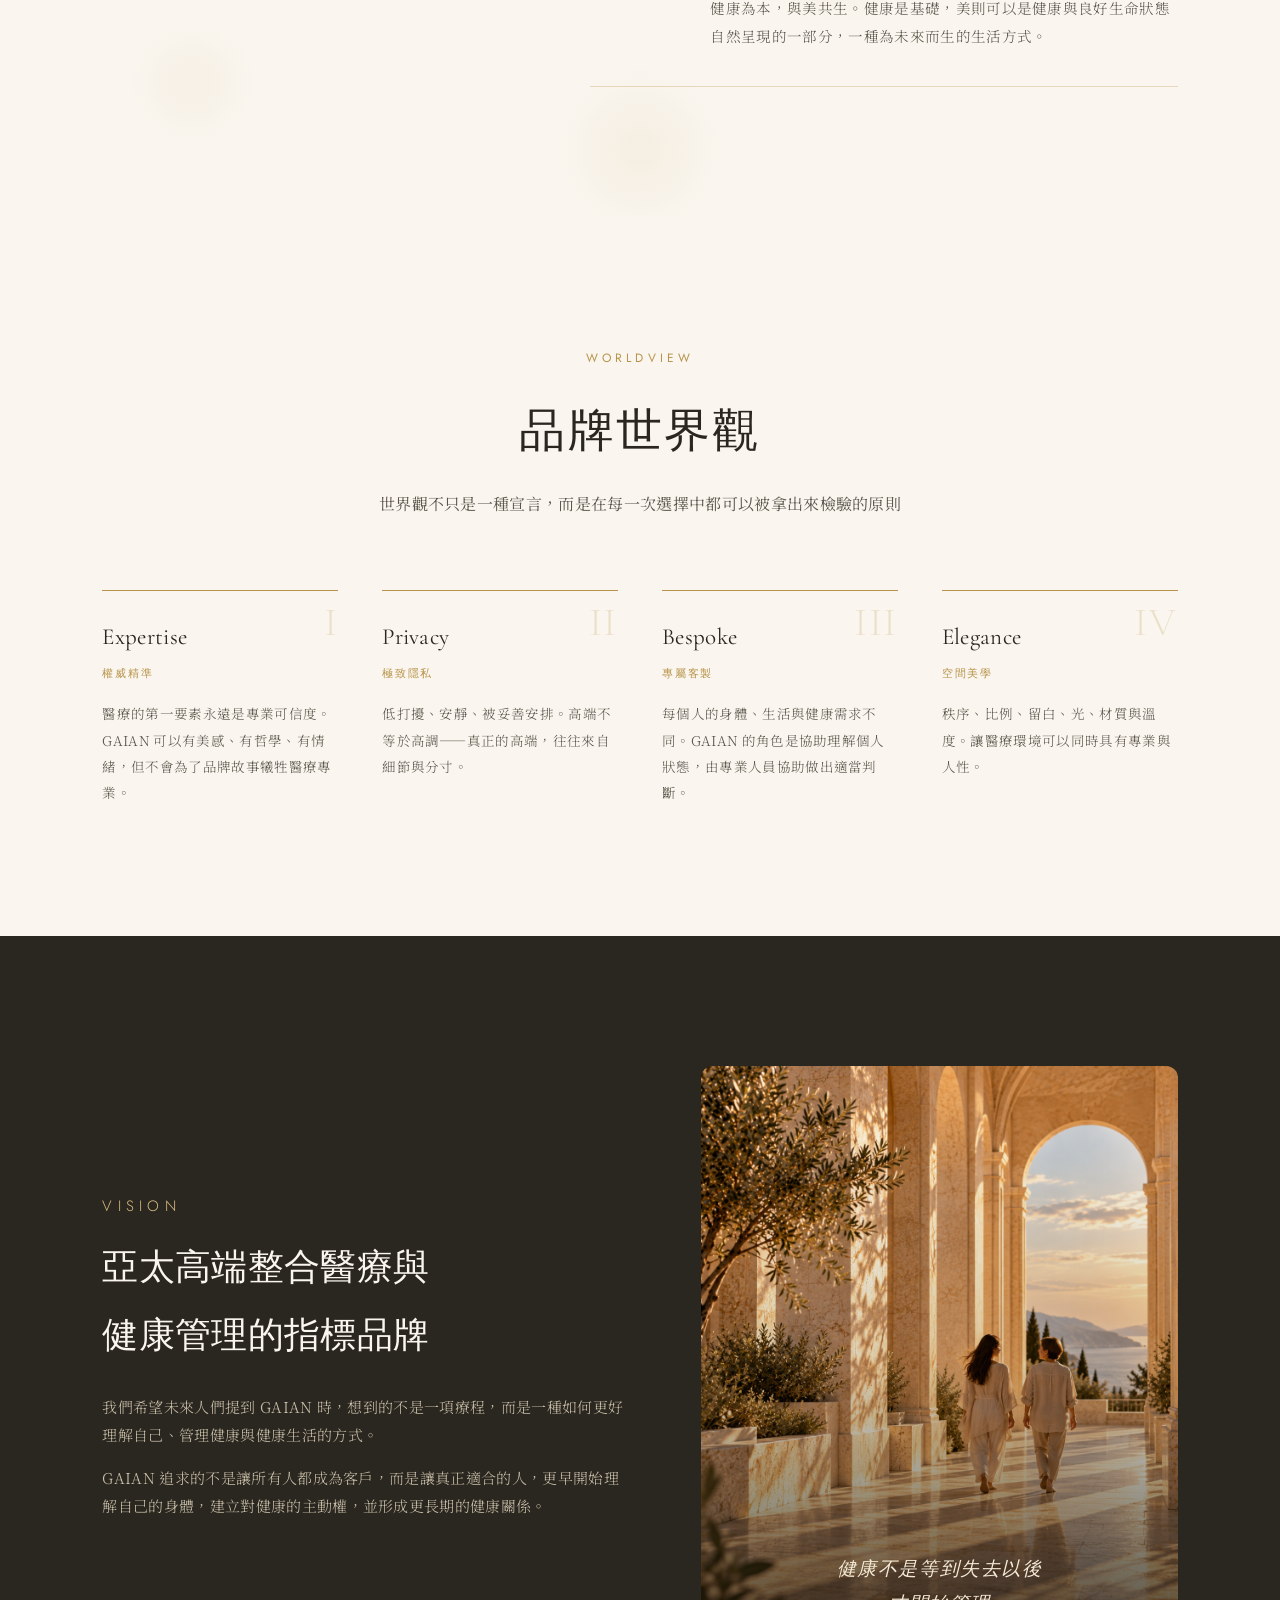
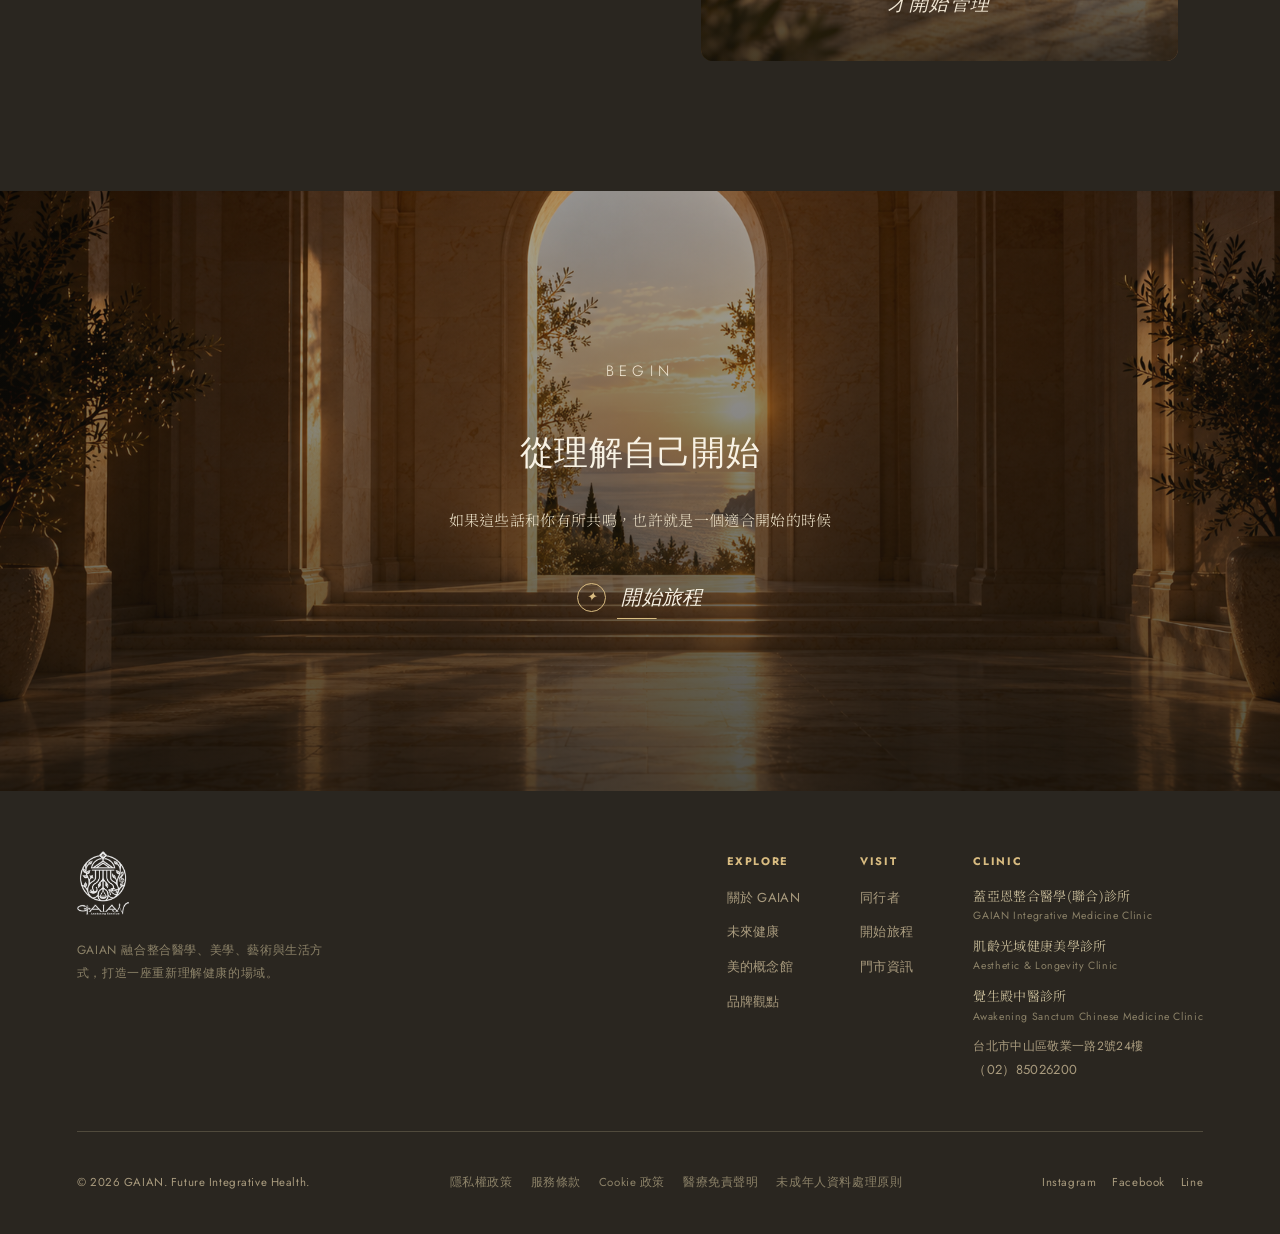
==== commit 1a37118f: "Update about.html" ====
--- a/about.html
+++ b/about.html
@@ -171,7 +171,7 @@
   <!-- 原本的 GAIA ↔ GAIAN 五組對照：由這句引言接續 -->
   <div class="lineage-intro reveal">
     <span class="li-star" aria-hidden="true">✦</span>
-    <p>一個回答我們相信什麼，<br class="m-br">一個回答這些相信如何進入生活</p>
+    <p>我們相信什麼，<br class="m-br">以及這些相信如何進入生活</p>
   </div>
 
   <div class="lineage" data-animate>
@@ -190,7 +190,7 @@
     </div>
   </div>
 
-  <p class="gb-io-cta reveal">GAIA 是我們信仰的世界<br>GAIAN 是這個世界真正落地，人們可以感受到的生活方式</p>
+  <p class="gb-io-cta reveal">GAIA 是我們堅守的信念<br>GAIAN 是信念真正落地後，人們可以感受到的生活方式</p>
 
   <!-- BRAND.md §10：GAIAN 不能只存在於醫療項目與療程列表，而應逐步形成完整的七階段實踐。
        桌機改為橫向路徑（呼應首頁「健康管理方式」的金線節點），手機維持直向。
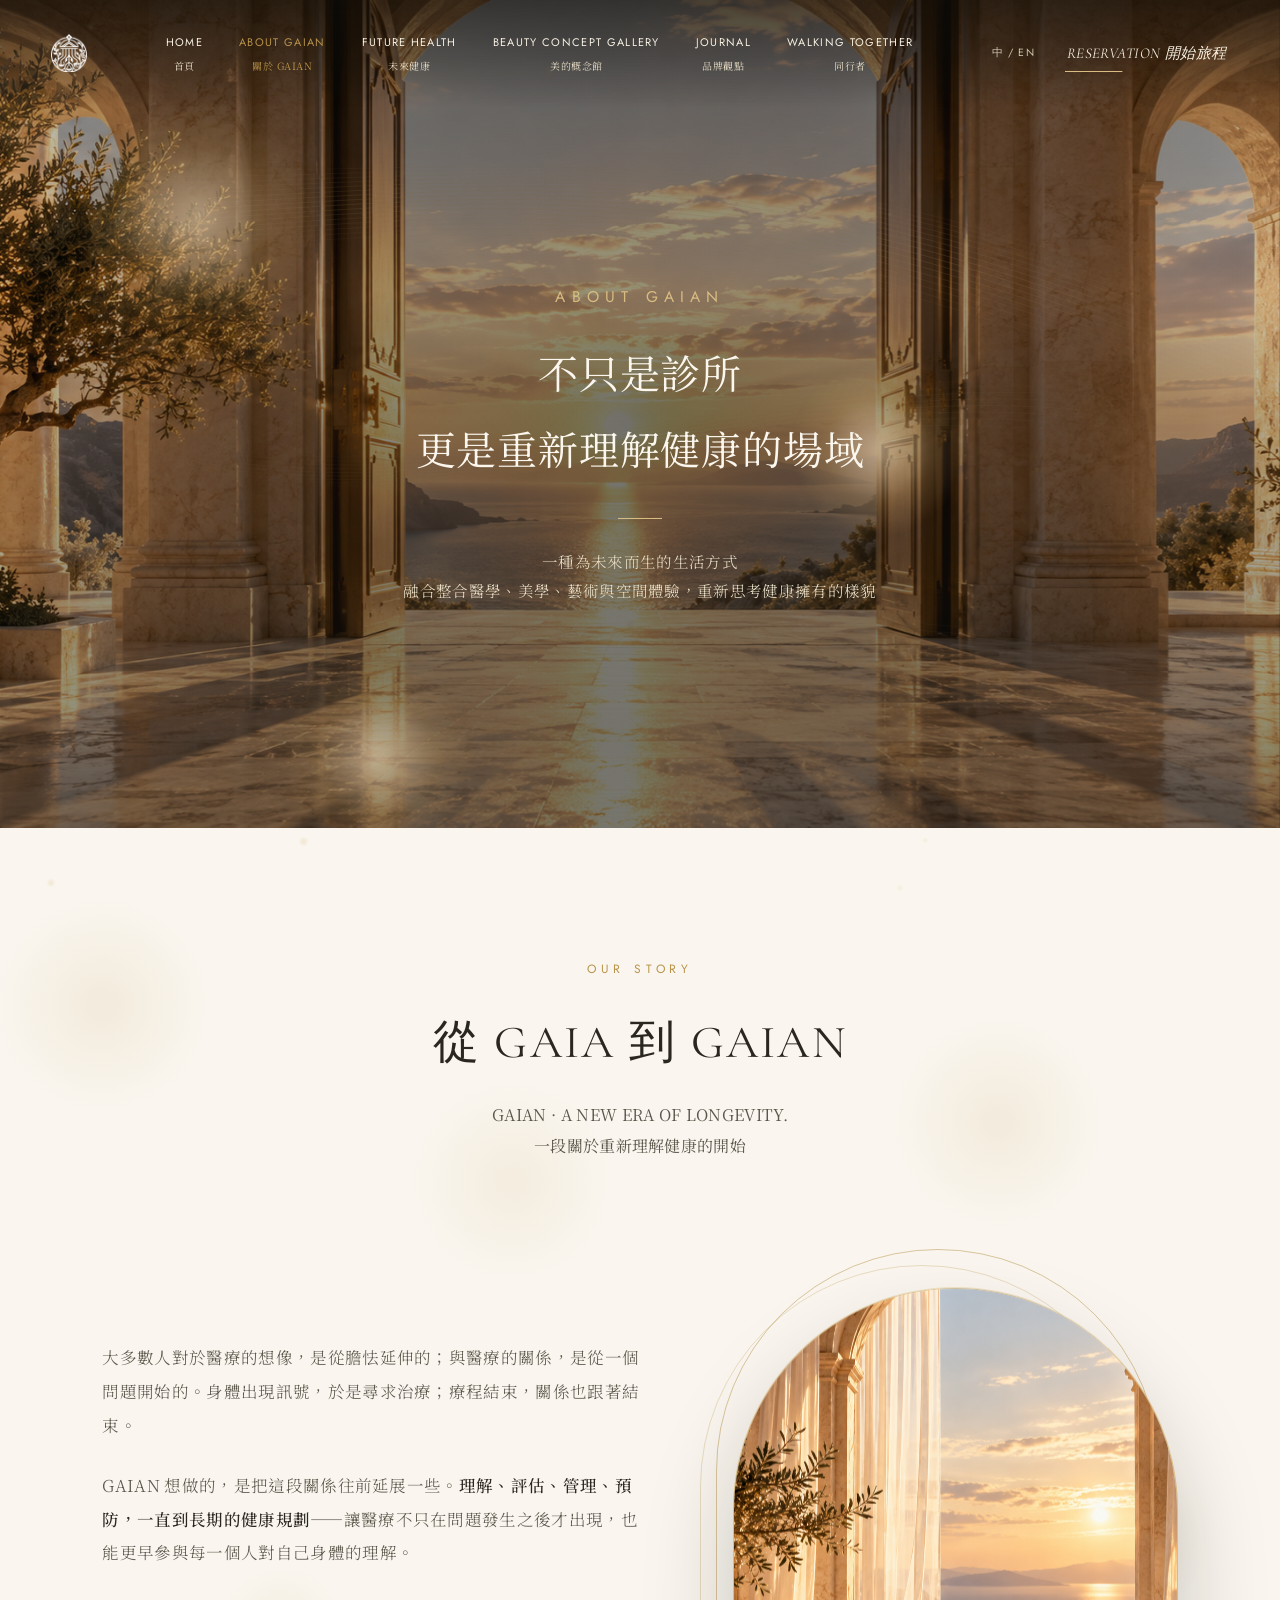
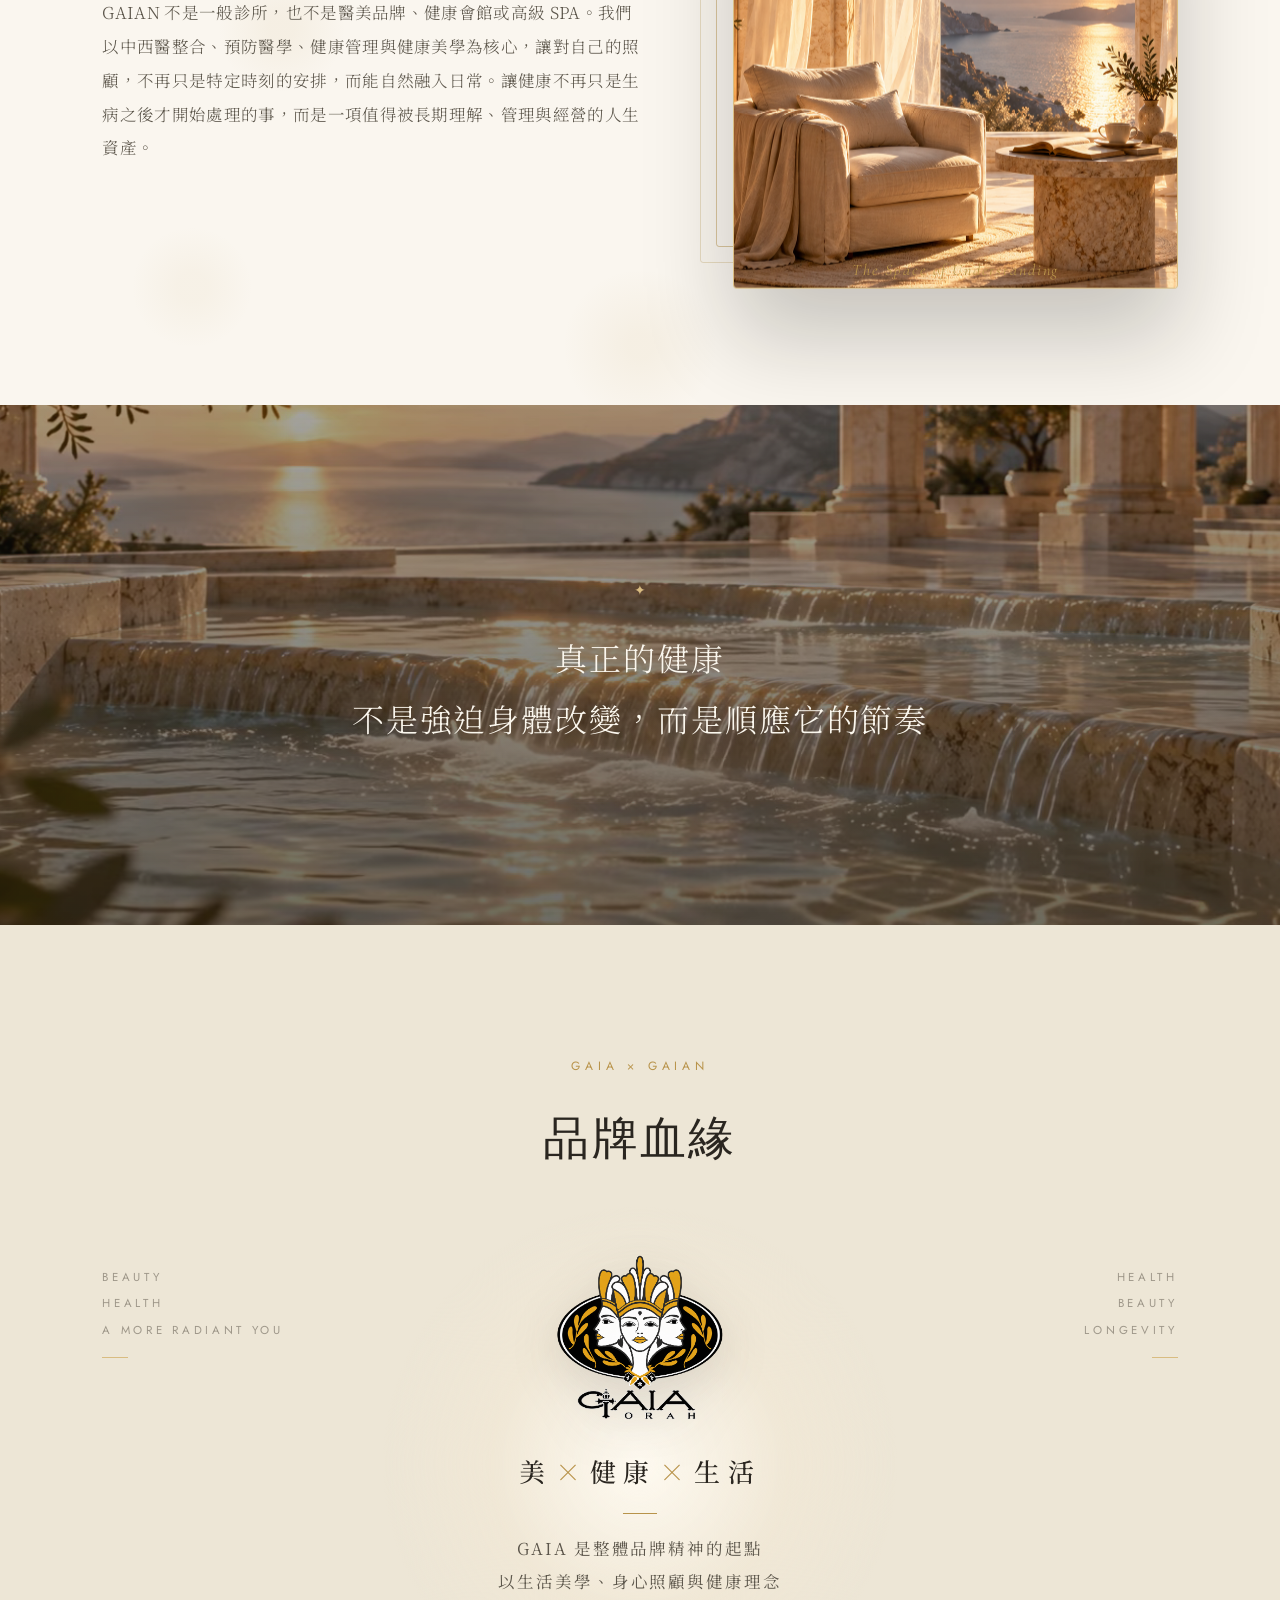
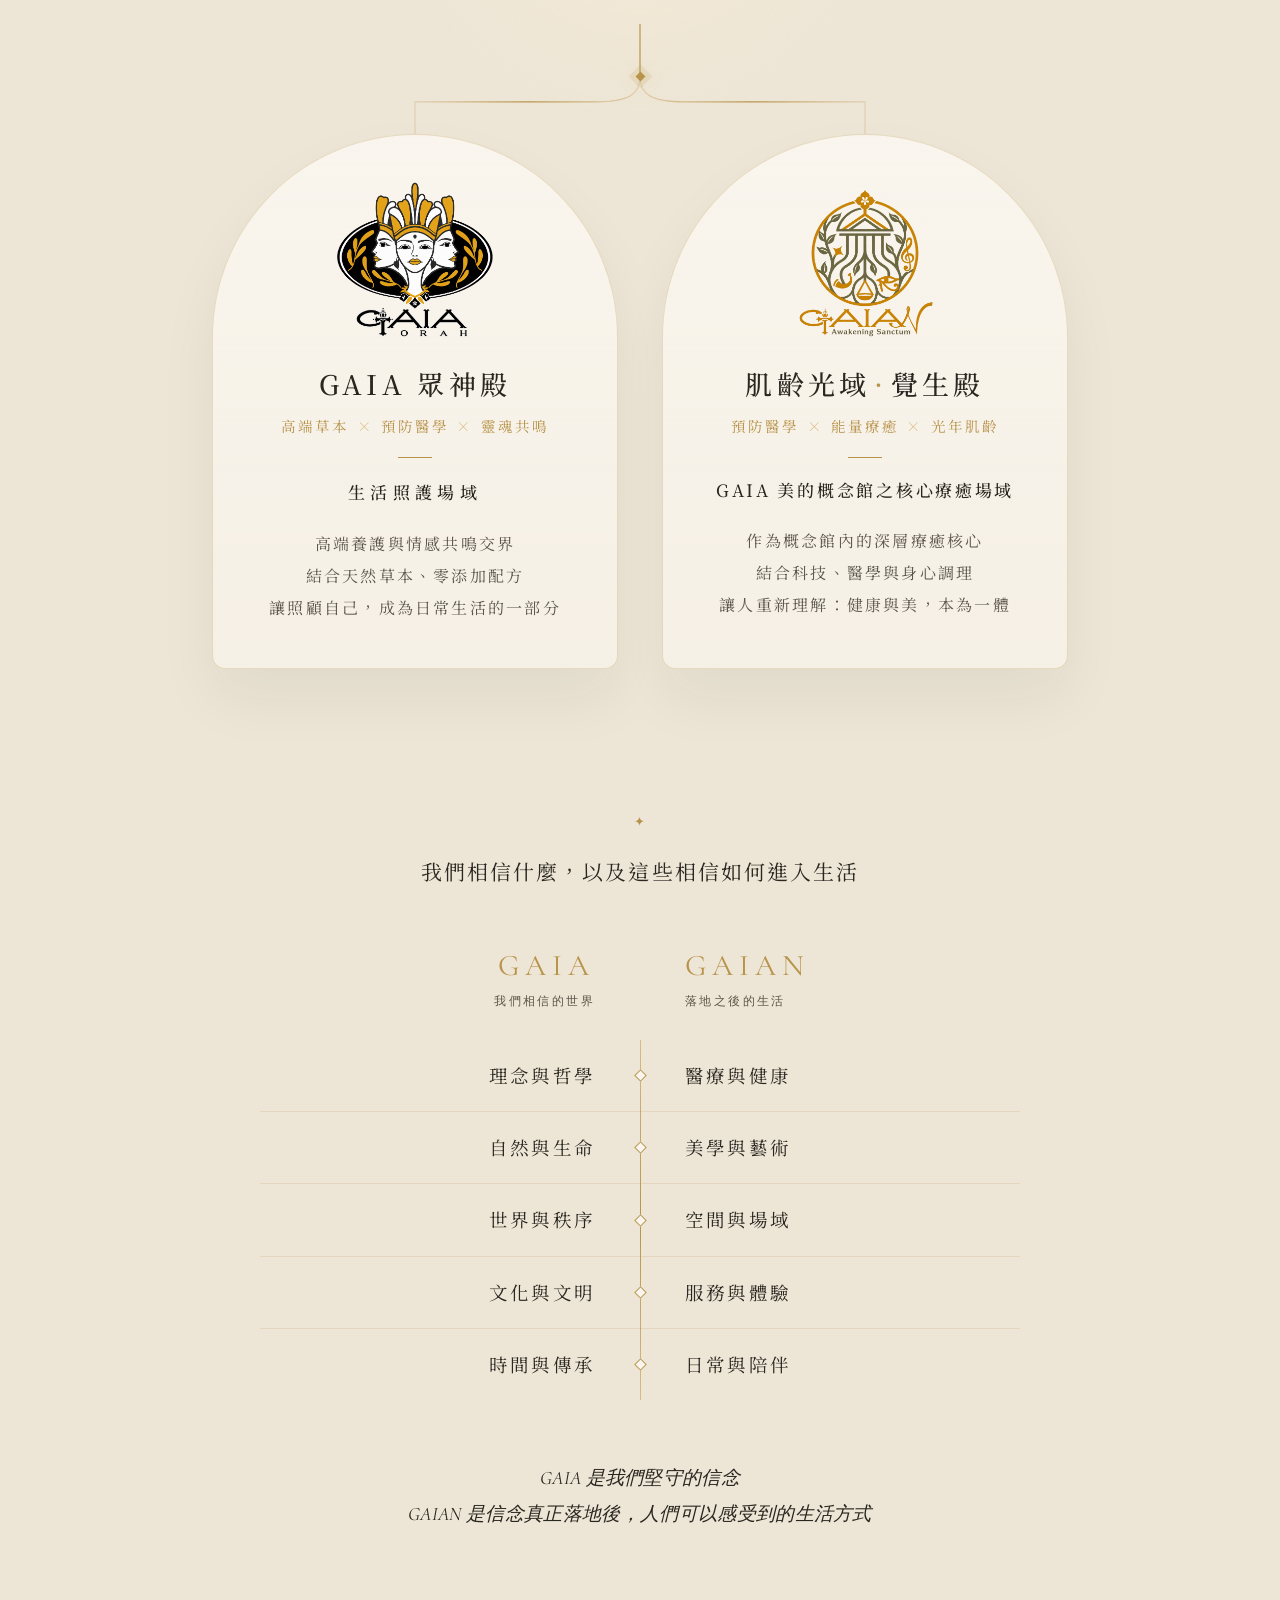
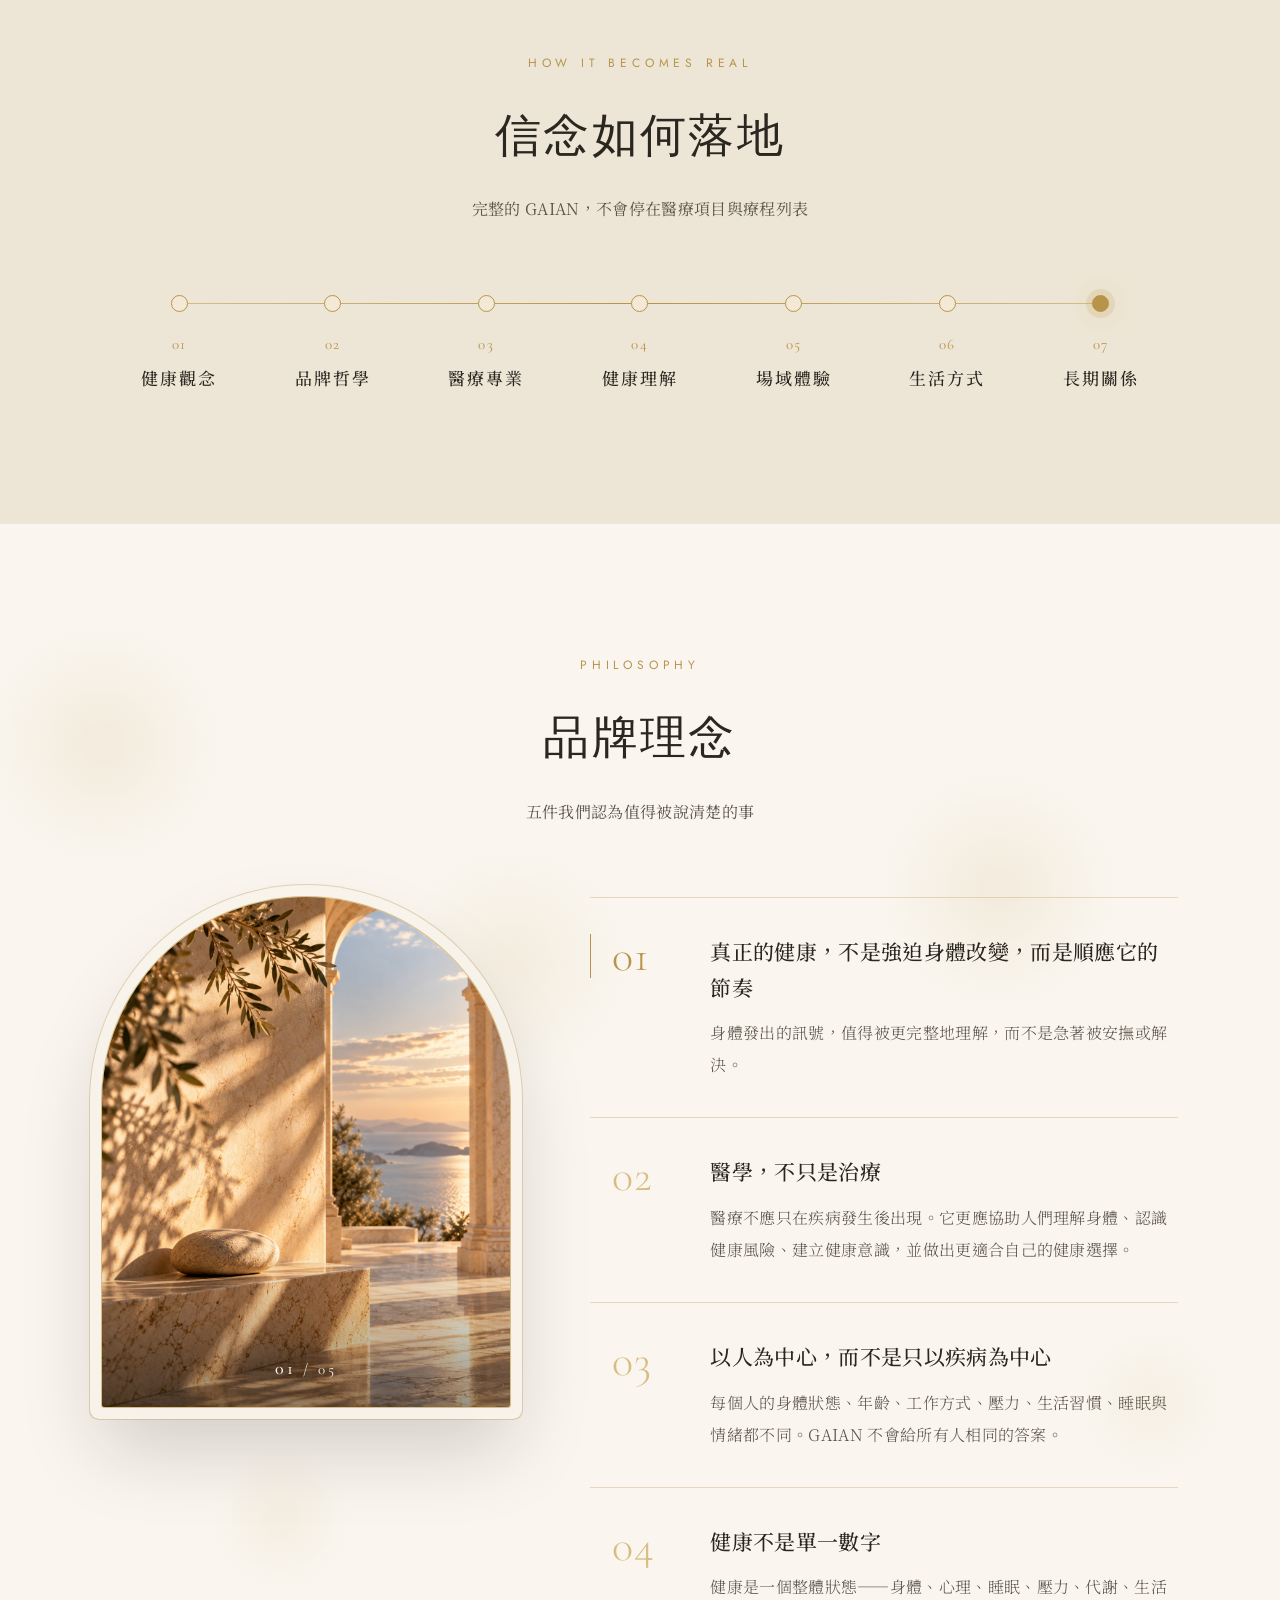
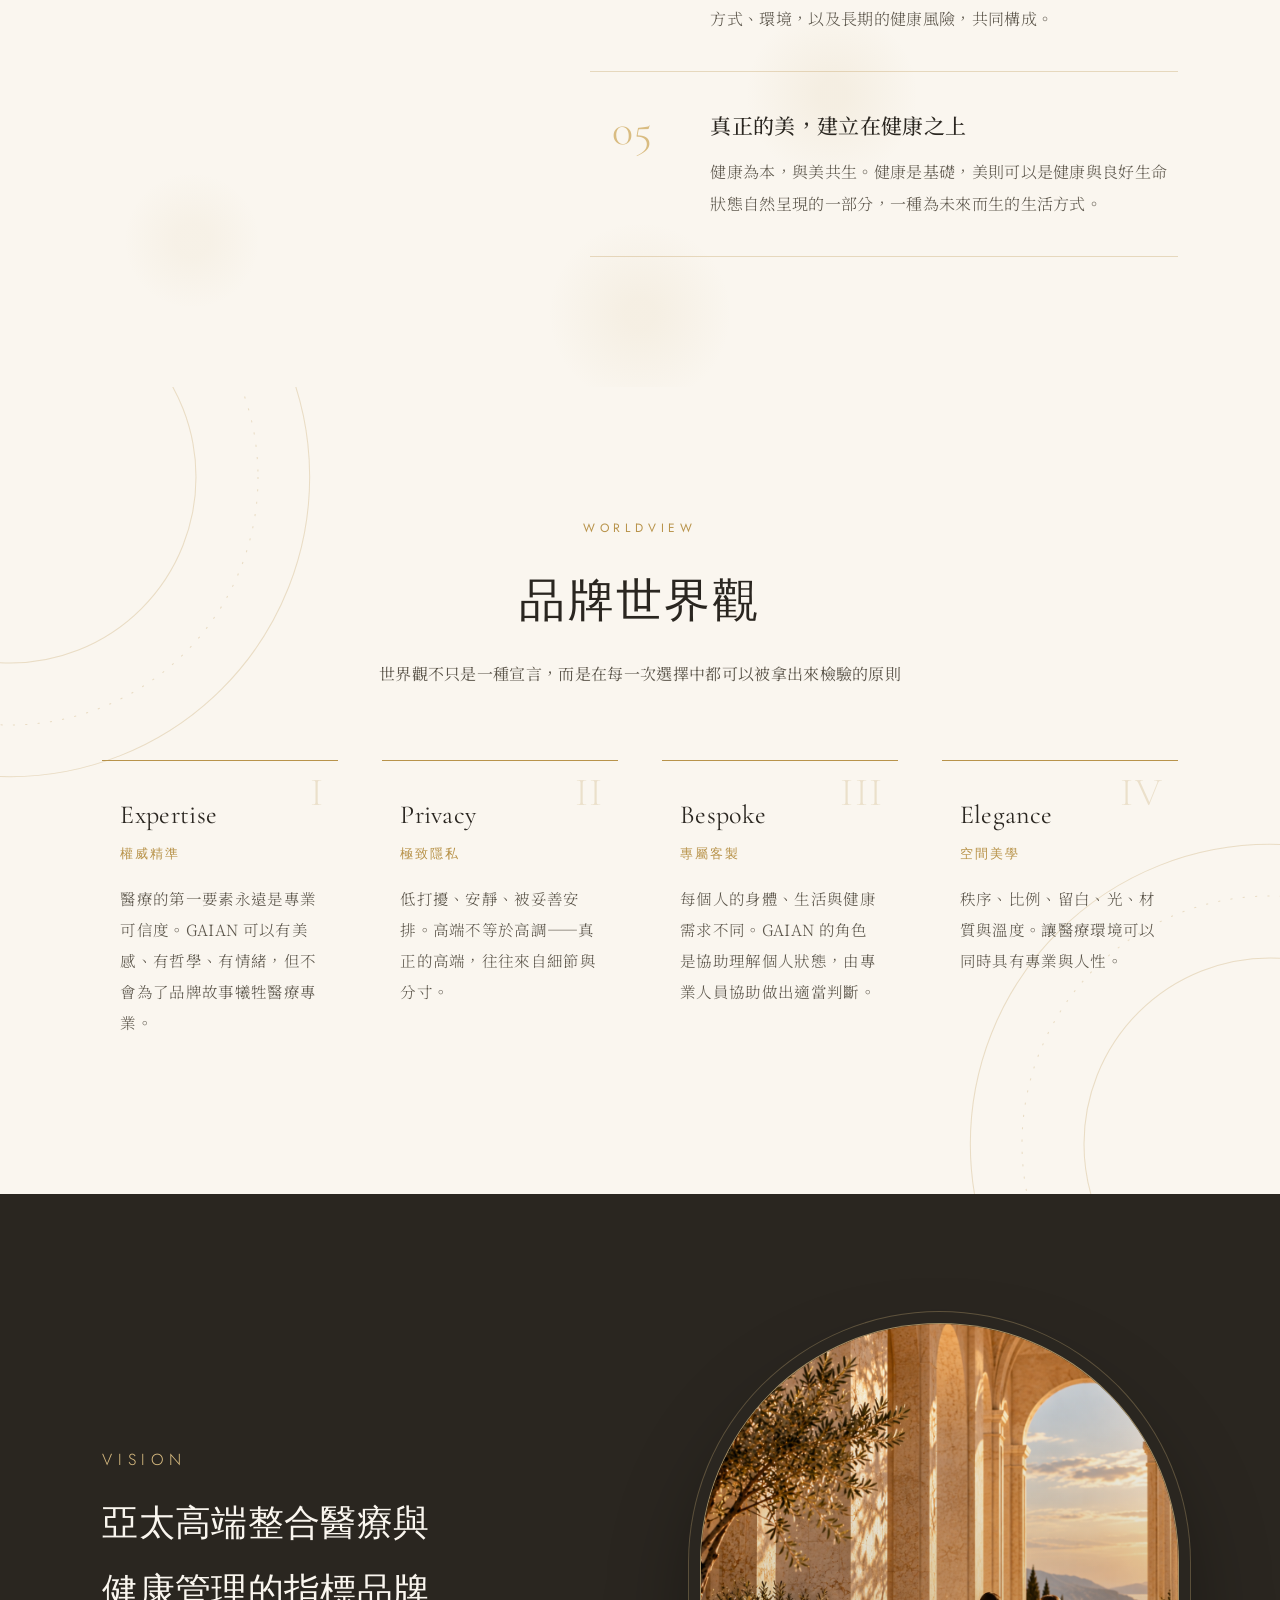
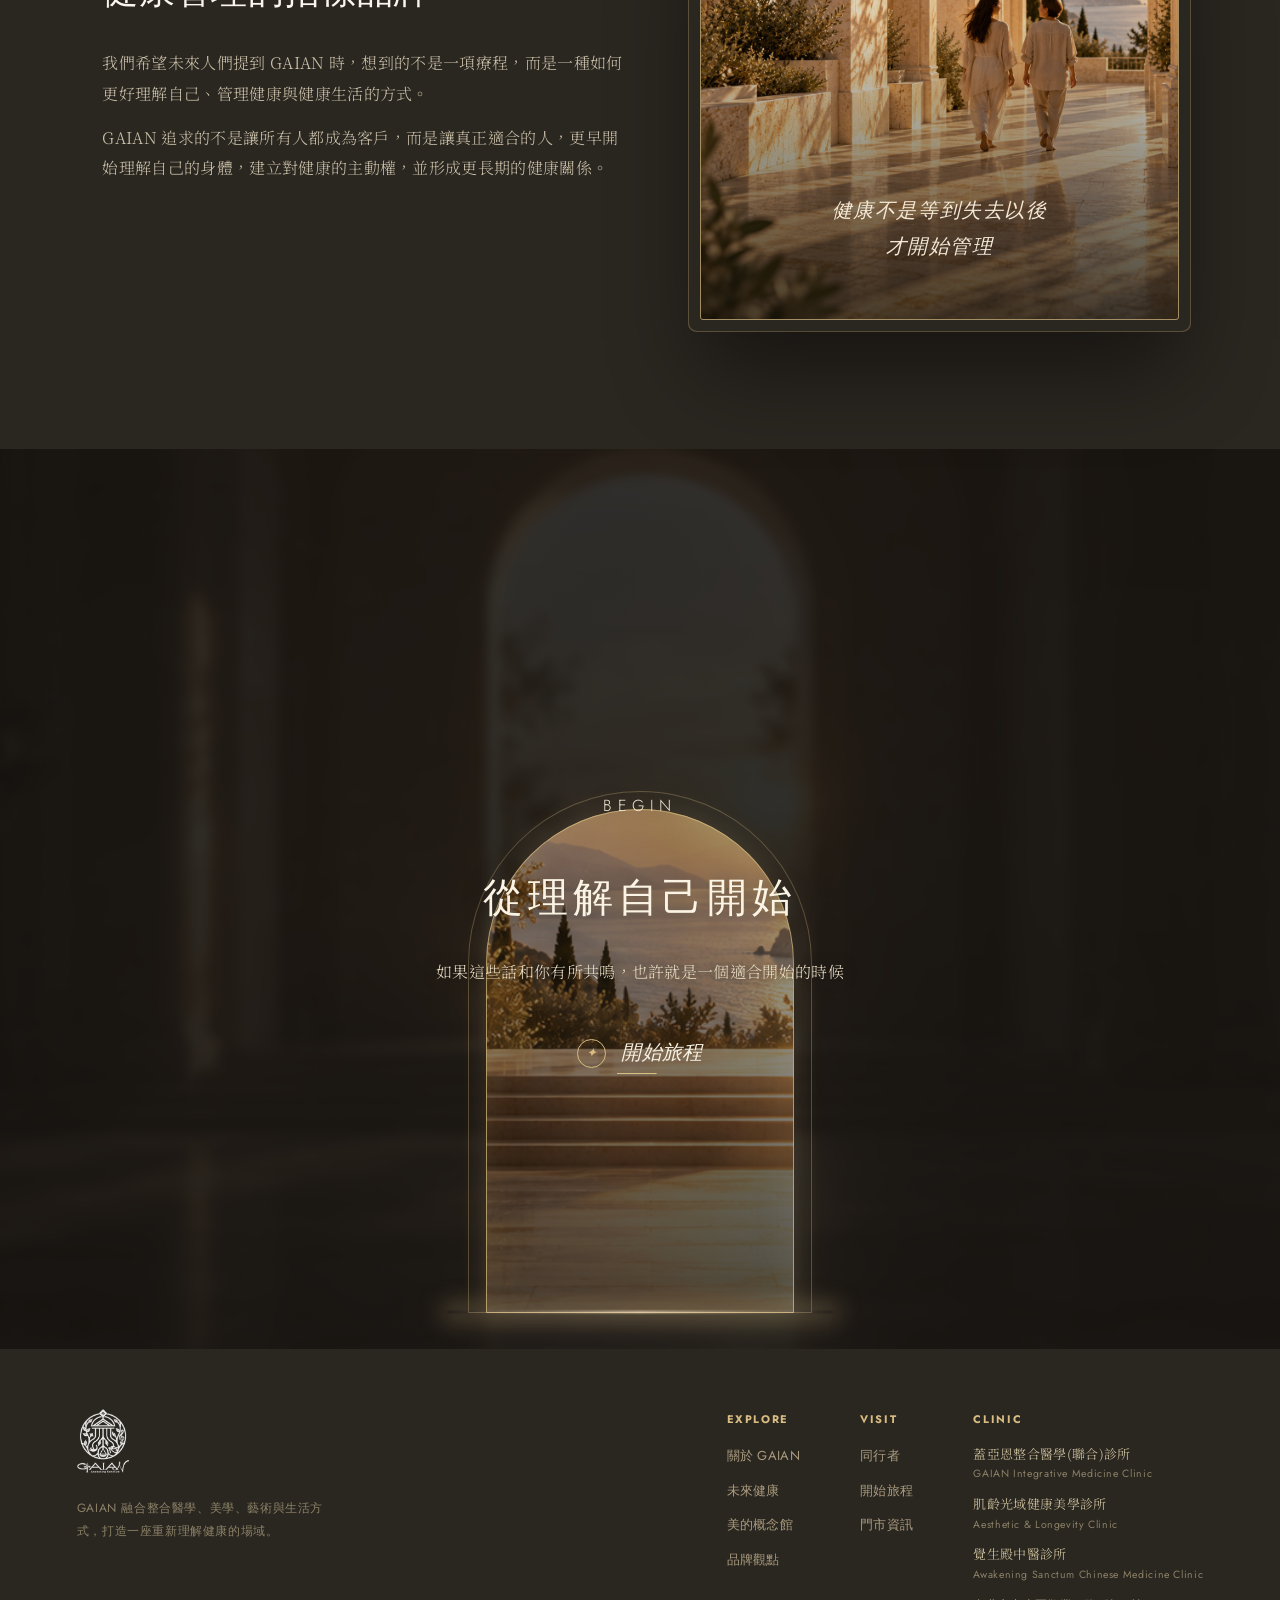
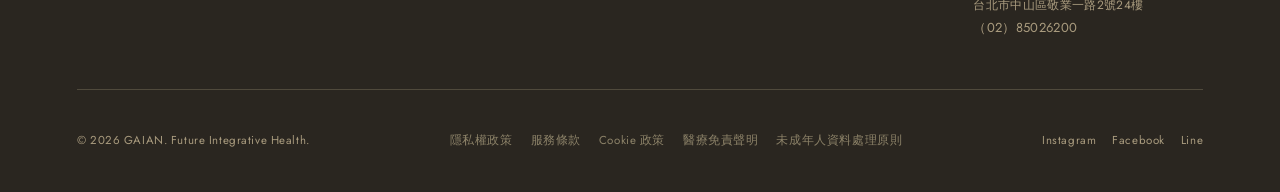
==== commit b2c26f0e: "Add files via upload" ====
--- a/about.html
+++ b/about.html
@@ -1,5 +1,5 @@
 <!DOCTYPE html>
-<html lang="zh-Hant">
+<html lang="zh-Hant" class="has-aura">
 <head>
 <meta charset="UTF-8">
 <meta name="viewport" content="width=device-width, initial-scale=1.0">
@@ -9,6 +9,8 @@
 <link href="https://fonts.googleapis.com/css2?family=Cormorant+Garamond:ital,wght@0,300;0,400;0,500;1,400&family=Noto+Serif+TC:wght@300;400;500;600&family=Jost:wght@300;400;500&display=swap" rel="stylesheet">
 <link rel="stylesheet" href="css/style.css">
 <link rel="stylesheet" href="css/about.css">
+<link rel="stylesheet" href="css/motion.css">
+<link rel="stylesheet" href="css/site-polish.css">
 </head>
 <body class="page-about">
 
@@ -41,6 +43,9 @@
 
 <nav class="nav" id="mainNav" data-active="about"></nav>
 
+<!-- 全頁連貫背景：金色絲帶流光＋柔焦金色光暈（js/aura.js，與美的概念館同一套） -->
+<canvas class="gl-aura" aria-hidden="true"></canvas>
+
 
 <!-- ===== HERO｜整頁照片主視覺 =====
      圖：core-integrative.png｜拱門外的日出與水面。
@@ -61,7 +66,6 @@
     <span class="ab-hero-rule ab-rise" style="--d:0.75s;" aria-hidden="true"></span>
     <p class="ab-rise" style="--d:0.95s;">一種為未來而生的生活方式<br>融合整合醫學、美學、藝術與空間體驗，重新思考健康擁有的樣貌</p>
   </div>
-  <div class="scroll-cue">SCROLL</div>
 </section>
 
 
@@ -96,9 +100,26 @@
      說什麼：「順應它的節奏」——水不被強迫，只依循自己的流向。
      動畫：背景視差＋金句逐行浮現。 -->
 <section class="quote-band" aria-label="品牌金句">
+  <!-- 流水：影片 images/about/about-03-quote.mp4（由 GIF 轉檔，1.7 秒無縫循環）自動播放；影片無法播放時，
+       用照片＋水面波動特效（SVG 濾鏡）呈現水在流動 -->
   <div class="quote-band-media" data-parallax="0.18" aria-hidden="true">
-    <img src="images/about/about-03-quote.png" alt="">
-  </div>
+    <img class="qb-still" src="images/about/about-03-quote-still.jpg" alt="">
+    <img class="qb-water" src="images/about/about-03-quote-still.jpg" alt="">
+    <span class="qb-flow"></span>
+    <video class="qb-video" muted loop playsinline autoplay preload="auto" poster="images/about/about-03-quote-still.jpg">
+      <source src="images/about/about-03-quote.webm" type="video/webm">
+      <source src="images/about/about-03-quote.mp4" type="video/mp4">
+    </video>
+  </div>
+  <svg class="qb-filter" width="0" height="0" aria-hidden="true" focusable="false">
+    <filter id="abWater" x="0" y="0" width="100%" height="100%">
+      <feTurbulence type="fractalNoise" baseFrequency="0.008 0.05" numOctaves="2" seed="4" result="n">
+        <animate attributeName="baseFrequency" dur="5s" values="0.008 0.05;0.0105 0.072;0.008 0.05" repeatCount="indefinite"/>
+        <animate attributeName="seed" dur="5s" values="4;5;4" repeatCount="indefinite" calcMode="discrete"/>
+      </feTurbulence>
+      <feDisplacementMap in="SourceGraphic" in2="n" scale="18" xChannelSelector="R" yChannelSelector="G"/>
+    </filter>
+  </svg>
   <p class="quote-band-text">
     <span class="qb-line reveal">真正的健康</span>
     <span class="qb-line reveal reveal-delay-3">不是強迫身體改變，<br class="m-br">而是順應它的節奏</span>
@@ -151,22 +172,21 @@
       <article class="bt-card" style="--i:0;">
         <img class="bt-logo" src="images/about/brand/gaia-logo.png" alt="GAIA">
         <h3>GAIA 眾神殿</h3>
+        <p class="bt-key">高端草本<i>×</i>預防醫學<i>×</i>靈魂共鳴</p>
         <span class="bt-rule" aria-hidden="true"></span>
         <p class="bt-role">生活照護場域</p>
-        <p class="bt-desc">讓照顧自己<br>成為日常生活的一部分</p>
+        <p class="bt-desc">高端養護與情感共鳴交界<br>結合天然草本、零添加配方<br>讓照顧自己，成為日常生活的一部分</p>
       </article>
       <article class="bt-card bt-card-med" style="--i:1;">
         <img class="bt-logo" src="images/about/brand/gaian-logo.png" alt="GAIAN Precision Health &amp; Longevity">
         <h3>肌齡光域<span class="bt-dot">·</span>覺生殿</h3>
+        <p class="bt-key">預防醫學<i>×</i>能量療癒<i>×</i>光年肌齡</p>
         <span class="bt-rule" aria-hidden="true"></span>
-        <p class="bt-role">醫療健康場域</p>
-        <div class="bt-tags">
-          <p><span>中醫</span><span>西醫</span><span>預防醫學</span></p>
-          <p><span>健康評估</span><span>治療</span><span>健康管理</span></p>
-        </div>
-        <p class="bt-desc">從身體訊號到專業評估<br>建立更完整的健康理解</p>
+        <p class="bt-role">GAIA 美的概念館之核心療癒場域</p>
+        <p class="bt-desc">作為概念館內的深層療癒核心<br>結合科技、醫學與身心調理<br>讓人重新理解：健康與美，本為一體</p>
       </article>
     </div>
+  </div><!-- /.brand-tree -->
 
   <!-- 原本的 GAIA ↔ GAIAN 五組對照：由這句引言接續 -->
   <div class="lineage-intro reveal">
@@ -283,7 +303,8 @@
 <!-- ===== 品牌世界觀｜四項原則 =====
      不加照片：這四項是「原則」，圖片會把它們變成風格示意。
      動畫：每欄頂端金線由左往右畫出（依序），羅馬數字淡入；滑鼠移上時整欄微微上浮。 -->
-<section class="section" id="worldview">
+<section class="section ab-worldview" id="worldview">
+  <div class="mo-rings" aria-hidden="true"><svg viewBox="0 0 600 600"><circle cx="300" cy="300" r="290"/><circle cx="300" cy="300" r="240" stroke-dasharray="2 10"/><circle cx="300" cy="300" r="180"/></svg><svg viewBox="0 0 600 600"><circle cx="300" cy="300" r="290"/><circle cx="300" cy="300" r="240" stroke-dasharray="2 10"/><circle cx="300" cy="300" r="180"/></svg></div>
   <div class="section-head reveal">
     <p class="eyebrow en">Worldview</p>
     <h2>品牌世界觀</h2>
@@ -337,12 +358,24 @@
   </div>
 </section>
 
-<section class="final-cta ab-cta">
+<!-- ===== 結尾｜一扇正在打開的門 =====
+     概念：「從理解自己開始」＝跨過一道門。捲動到這裡時，畫面中央的拱門會隨捲動慢慢打開，
+     門後的光與海景逐漸變大；兩道金線門框跟著展開，光束從門頂灑下，地面有一道金光。
+     門打開到一定程度後，文字才依序浮現。（捲動控制在 js/about.js 第 4 段） -->
+<section class="final-cta ab-cta ab-door" data-animate>
+  <div class="ab-door-bg" aria-hidden="true"></div>
+  <div class="ab-door-view" aria-hidden="true">
+    <img src="images/about/about-10-cta.png" alt="">
+    <span class="ab-door-rays"></span>
+  </div>
+  <span class="ab-door-frame" aria-hidden="true"></span>
+  <span class="ab-door-frame ab-door-frame-2" aria-hidden="true"></span>
+  <span class="ab-door-floor" aria-hidden="true"></span>
   <div class="final-inner">
-    <p class="eyebrow en reveal">Begin</p>
-    <h2 class="en reveal reveal-delay-1">從理解自己開始</h2>
-    <p class="reveal reveal-delay-2">如果這些話和你有所共鳴，也許就是一個適合開始的時候</p>
-    <a class="btn-star primary reveal reveal-delay-3" href="contact.html">開始旅程<span class="btn-star-underline"></span></a>
+    <p class="eyebrow en ab-door-step" style="--i:0">Begin</p>
+    <h2 class="en ab-door-step" style="--i:1">從理解自己開始</h2>
+    <p class="ab-door-step" style="--i:2">如果這些話和你有所共鳴，也許就是一個適合開始的時候</p>
+    <a class="btn-star primary ab-door-step" style="--i:3" href="contact.html">開始旅程<span class="btn-star-underline"></span></a>
   </div>
 </section>
 
@@ -389,6 +422,7 @@
 <script src="js/nav.js"></script>
 <script src="js/reveal.js"></script>
 <script src="js/about.js"></script>
+<script src="js/aura.js"></script>
 
 </body>
 </html>
--- a/css/style.css
+++ b/css/style.css
@@ -198,7 +198,7 @@
 .mega-detail-item .mega-link:hover{color:var(--gold);}
 .mega-visual{position:relative;overflow:hidden;}
 .mega-visual img{position:absolute;inset:0;width:100%;height:100%;object-fit:cover;}
-.mega-visual::before{content:"";position:absolute;inset:0;background:linear-gradient(0deg, rgba(20,18,12,0.78), rgba(20,18,12,0.15));}
+.mega-visual::before{content:"";position:absolute;inset:0;z-index:1;background:linear-gradient(0deg,rgba(20,18,12,0.86) 0%,rgba(20,18,12,0.55) 32%,rgba(20,18,12,0.08) 62%);}
 .mega-quote{position:relative;z-index:2;height:100%;display:flex;flex-direction:column;justify-content:flex-end;padding:28px 24px;color:#F8F2E4;font-family:'Cormorant Garamond',serif;font-size:18px;line-height:1.6;}
 .mega-quote span{display:block;margin-top:14px;font-family:'Jost',sans-serif;font-size:10.5px;letter-spacing:0.15em;color:var(--gold-light);}
 @media(max-width:960px){.mega-panel{display:none;}}
--- a/css/about.css
+++ b/css/about.css
@@ -171,15 +171,15 @@
 .bt-children{display:grid;grid-template-columns:1fr 1fr;gap:0;max-width:900px;margin:0 auto;}
 .bt-card{
   margin:0 22px;text-align:center;padding:46px 36px 44px;
-  display:flex;flex-direction:column;align-items:center;justify-content:center;
+  display:flex;flex-direction:column;align-items:center;justify-content:flex-start;
   background:linear-gradient(180deg, rgba(250,246,239,0.92), rgba(250,246,239,0.62));
   border:1px solid rgba(184,147,74,0.28);border-radius:220px 220px 14px 14px;
   box-shadow:0 30px 60px rgba(42,38,32,0.06);
   opacity:0;transform:translateY(34px);
   transition:opacity 1.1s var(--ease-lux), transform 1.1s var(--ease-lux), border-color .5s ease, box-shadow .5s ease;
 }
-.bt-card .bt-logo{width:118px;transition:transform .7s var(--ease-lux);}
-.bt-card-med .bt-logo{width:108px;}
+/* 兩個 Logo 用同一個固定方框顯示，標題才會在同一條水平線上 */
+.bt-card .bt-logo{width:160px;height:160px;object-fit:contain;transition:transform .7s var(--ease-lux);}
 .bt-card h3{
   margin-top:24px;font-family:'Noto Serif TC',serif;font-size:27px;font-weight:500;
   letter-spacing:0.16em;color:var(--ink);line-height:1.4;
@@ -230,6 +230,7 @@
 @media(max-width:1180px){.bt-aside{display:none;}}
 @media(max-width:860px){
   .bt-logo-root{width:140px;}
+  .bt-card .bt-logo{width:130px;height:130px;}
   .bt-trio{font-size:21px;letter-spacing:0.2em;}
   .bt-root-desc{font-size:14.5px;letter-spacing:0.06em;}
   .bt-branch{height:56px;margin-top:20px;}
@@ -467,3 +468,189 @@
   .ph-img{transition:opacity .01s;filter:none;transform:none;}
   [data-parallax]{transform:none !important;}
 }
+
+
+/* =========================================================
+   2026-10-17｜字級對齊首頁與未來健康頁
+   原本 About 頁的內文多為 13.5–14.5px，其他頁面為 15.5–16px，
+   這裡統一放大；標題、選單沿用 style.css，不另外調整。
+   ========================================================= */
+/* Hero */
+.page-about .ab-hero-inner p:last-child{font-size:16.5px;}
+/* 品牌故事 */
+.page-about .prose p{font-size:16.5px;}
+.page-about .story-visual figcaption{font-size:16px;}
+/* 品牌關係圖 */
+.page-about .bt-root-desc{font-size:16.5px;}
+.page-about .bt-tags p{font-size:15.5px;}
+.page-about .bt-desc{font-size:16px;}
+.page-about .bt-aside{font-size:11.5px;}
+/* GAIA ↔ GAIAN 對照 */
+.page-about .lh-side span{font-size:12px;}
+.page-about .lr-l,.page-about .lr-r{font-size:18.5px;}
+.page-about .gb-io-cta{font-size:19px;line-height:1.9;}
+/* 信念如何落地 */
+.page-about .bp-num{font-size:15px;}
+.page-about .bp-node b{font-size:17px;}
+/* 品牌理念 */
+.page-about .ph-body b{font-size:21px;}
+.page-about .ph-body p{font-size:16px;line-height:2;}
+.page-about .ph-counter{font-size:15px;}
+/* 品牌世界觀 */
+.page-about .value-item b{font-size:26px;}
+.page-about .value-item .v-zh{font-size:12.5px;}
+.page-about .value-item p{font-size:15.5px;line-height:2;}
+/* 未來願景 */
+.page-about .gb-believe p{font-size:16px;}
+.page-about .vision-photo span{font-size:20px;}
+/* 結尾 */
+.page-about .final-inner p{font-size:16px;}
+
+@media(max-width:760px){
+  .page-about .ab-hero-inner p:last-child{font-size:15px;}
+  .page-about .prose p{font-size:15.5px;}
+  .page-about .lr-l,.page-about .lr-r{font-size:16px;}
+  .page-about .ph-body b{font-size:18px;}
+  .page-about .ph-body p,.page-about .value-item p{font-size:15px;}
+  .page-about .bp-node b{font-size:16px;}
+}
+
+
+/* =========================================================
+   2026-10-17（夜）｜與美的概念館統一：去方框感＋動態潤飾
+   共用的金絲背景、流光、結尾殿堂樣式在 css/motion.css
+   ========================================================= */
+
+/* 品牌故事拱門：外圈兩道錯位金線，照片浮現時才滑開 */
+.page-about .story-visual::before{inset:0;border-color:rgba(184,147,74,0.5);transform:translate(0,0);opacity:0;
+  transition:transform 1.8s var(--ease-lux) .6s, opacity 1.2s ease .6s;}
+.page-about .story-visual::after{content:"";position:absolute;left:0;right:0;top:0;aspect-ratio:4/5.4;z-index:-1;pointer-events:none;
+  border:1px solid rgba(184,147,74,0.28);border-radius:999px 999px 14px 14px;opacity:0;transform:translate(0,0);
+  transition:transform 2s var(--ease-lux) .9s, opacity 1.2s ease .9s;}
+.page-about .story-visual.in-view::before{opacity:1;transform:translate(-18px,18px);}
+.page-about .story-visual.in-view::after{opacity:1;transform:translate(-34px,34px);}
+.page-about .story-visual::before{aspect-ratio:4/5.4;bottom:auto;}
+
+/* 品牌理念畫框：同心雙金線（取代單線框） */
+.page-about .ph-frame{box-shadow:0 0 0 1px var(--gold-light), 0 0 0 12px rgba(250,246,239,0.92), 0 0 0 13px rgba(184,147,74,0.35), 0 40px 80px rgba(20,18,12,0.18);}
+
+/* 品牌世界觀：底紋金線圓環＋卡片滑過時底部柔光 */
+.page-about .ab-worldview{position:relative;overflow:hidden;}
+.page-about .wv-grid .value-item{padding:30px 18px 26px;border-radius:2px;}
+.page-about .wv-grid .value-item::after{content:"";position:absolute;left:10%;right:10%;bottom:0;height:60%;z-index:-1;pointer-events:none;
+  background:radial-gradient(ellipse at 50% 100%,rgba(217,188,129,0.22),transparent 70%);opacity:0;transition:opacity .8s ease;}
+.page-about .wv-grid .value-item:hover::after{opacity:1;}
+.page-about .wv-num{right:14px;}
+
+/* 未來願景照片：拱門＋同心雙金線（深色底） */
+.page-about .vision-photo{border-radius:999px 999px 10px 10px;
+  box-shadow:0 0 0 1px rgba(217,188,129,0.7), 0 0 0 12px var(--ink), 0 0 0 13px rgba(217,188,129,0.3), 0 50px 90px rgba(0,0,0,0.45);}
+.page-about .vision-photo span{padding:0 40px 54px;}
+@media(max-width:860px){.page-about .vision-photo{max-width:380px;margin:0 auto;width:100%;}}
+
+/* 結尾：最小高度改為滿版一屏（其餘樣式見 motion.css .mo-sanctum） */
+.page-about .final-cta.ab-cta{background-image:none;}
+.page-about .mo-sanctum .final-inner p{margin-bottom:40px;font-size:16px;line-height:2;}
+
+@media(prefers-reduced-motion: reduce){
+  .page-about .story-visual::before,.page-about .story-visual::after{opacity:1;transition:none;}
+  .page-about .story-visual::before{transform:translate(-18px,18px);}
+  .page-about .story-visual::after{transform:translate(-34px,34px);}
+}
+@media(max-width:860px){
+  .page-about .story-visual.in-view::before{transform:translate(-10px,10px);}
+  .page-about .story-visual.in-view::after{transform:translate(-18px,18px);}
+}
+
+
+/* =========================================================
+   2026-10-17（深夜）｜金句水景：流水影片／水面波動
+   ========================================================= */
+.qb-filter{position:absolute;width:0;height:0;overflow:hidden;}
+.quote-band-media .qb-still,.quote-band-media .qb-water,.quote-band-media .qb-video{position:absolute;inset:0;width:100%;height:100%;object-fit:cover;object-position:center 60%;display:block;}
+/* 水面層：只套在畫面下半（水池與瀑布），上方的天空與山不動 */
+.quote-band-media .qb-water{filter:url(#abWater);
+  -webkit-mask-image:linear-gradient(180deg,transparent 0%,transparent 32%,#000 48%,#000 100%);
+          mask-image:linear-gradient(180deg,transparent 0%,transparent 32%,#000 48%,#000 100%);}
+.quote-band-media .qb-video{opacity:0;transition:opacity 1.2s ease;}
+.quote-band-media.has-video .qb-video{opacity:1;}
+.quote-band-media.has-video .qb-water{display:none;}
+@media(prefers-reduced-motion: reduce){.quote-band-media .qb-water{display:none;}}
+
+
+/* =========================================================
+   2026-10-17（深夜）｜結尾：一扇正在打開的門
+   --open（0～1）由 js/about.js 依捲動位置設定
+   ========================================================= */
+.page-about .ab-door{--open:0;min-height:100vh;padding:0;background:#15130F;overflow:hidden;}
+.page-about .ab-door::before{display:none;}
+/* 門外：同一張照片，壓得很暗、模糊，像門外的殿堂陰影 */
+.ab-door-bg{position:absolute;inset:-4%;z-index:0;
+  background:linear-gradient(180deg,rgba(21,19,15,0.86),rgba(21,19,15,0.92)),url('../images/about/about-10-cta.png') center/cover no-repeat;
+  filter:blur(6px) saturate(.7);}
+/* 門內：拱門形狀的視窗，隨 --open 變大 */
+.ab-door-view{position:absolute;inset:0;z-index:1;
+  --w:calc(24% + 46% * var(--open));
+  --h:calc(56% + 34% * var(--open));
+  clip-path:inset(calc(96% - var(--h)) calc((100% - var(--w)) / 2) 4% calc((100% - var(--w)) / 2) round 999px 999px 4px 4px);}
+.ab-door-view img{position:absolute;inset:0;width:100%;height:100%;object-fit:cover;object-position:center 55%;
+  transform:scale(calc(1.25 - .2 * var(--open)));filter:brightness(calc(.75 + .3 * var(--open)));}
+.ab-door-view::after{content:"";position:absolute;inset:0;
+  background:linear-gradient(0deg,rgba(21,19,15,0.72) 0%,rgba(21,19,15,0.25) 45%,rgba(21,19,15,0.15) 100%);}
+/* 門頂灑下的光束 */
+.ab-door-rays{position:absolute;left:50%;top:-10%;width:120%;height:90%;transform:translateX(-50%);z-index:1;mix-blend-mode:screen;pointer-events:none;
+  background:conic-gradient(from 160deg at 50% 0%,transparent 0deg,rgba(255,236,200,0.16) 8deg,transparent 16deg,rgba(255,236,200,0.10) 24deg,transparent 30deg,rgba(255,236,200,0.14) 38deg,transparent 46deg);
+  opacity:calc(.3 + .7 * var(--open));animation:abRays 9s ease-in-out infinite alternate;}
+@keyframes abRays{from{transform:translateX(-50%) rotate(-2deg);}to{transform:translateX(-50%) rotate(2deg);}}
+/* 金線門框：與視窗同尺寸、外圈第二道稍大 */
+.ab-door-frame{position:absolute;z-index:2;pointer-events:none;
+  --w:calc(24% + 46% * var(--open));--h:calc(56% + 34% * var(--open));
+  left:calc((100% - var(--w)) / 2);right:calc((100% - var(--w)) / 2);top:calc(96% - var(--h));bottom:4%;
+  border:1px solid rgba(217,188,129,0.75);border-radius:999px 999px 4px 4px;
+  box-shadow:0 0 30px rgba(232,200,140,calc(.15 + .25 * var(--open))), inset 0 0 40px rgba(232,200,140,.12);}
+.ab-door-frame-2{left:calc((100% - var(--w)) / 2 - 18px);right:calc((100% - var(--w)) / 2 - 18px);top:calc(96% - var(--h) - 18px);
+  border-color:rgba(217,188,129,0.3);box-shadow:none;}
+/* 地面金光 */
+.ab-door-floor{position:absolute;z-index:2;left:50%;bottom:4%;height:2px;transform:translateX(-50%);
+  width:calc(30% + 50% * var(--open));
+  background:linear-gradient(90deg,transparent,rgba(243,223,193,0.9),transparent);filter:blur(1px);
+  box-shadow:0 0 24px 6px rgba(232,200,140,.35);}
+/* 文字：在門裡 */
+.page-about .ab-door .final-inner{position:relative;z-index:3;max-width:640px;padding:20vh 24px 12vh;margin:0 auto;}
+.page-about .ab-door .final-inner h2{font-size:40px;letter-spacing:0.12em;color:#FBF4E4;text-shadow:0 2px 24px rgba(0,0,0,.45);}
+.page-about .ab-door .final-inner p{font-size:16px;line-height:2;margin-bottom:38px;text-shadow:0 1px 14px rgba(0,0,0,.5);}
+.ab-door-step{opacity:0;transform:translateY(18px);filter:blur(3px);transition:opacity 1.1s ease, transform 1.3s var(--ease-lux), filter 1.1s ease;}
+.ab-door.is-open .ab-door-step{opacity:1;transform:none;filter:none;transition-delay:calc(var(--i) * .25s);}
+@media(max-width:700px){
+  .ab-door-view,.ab-door-frame{--w:calc(62% + 30% * var(--open));--h:calc(62% + 28% * var(--open));}
+  .page-about .ab-door .final-inner{padding:26vh 30px 14vh;}
+  .page-about .ab-door .final-inner h2{font-size:28px;letter-spacing:0.06em;}
+  .page-about .ab-door .final-inner p{font-size:14.5px;}
+}
+@media(prefers-reduced-motion: reduce){
+  .page-about .ab-door{--open:1 !important;}
+  .ab-door-rays{animation:none;}
+  .ab-door-step{opacity:1;transform:none;filter:none;}
+}
+/* 水流光紋：順著瀑布方向往下流動的柔光（只在水面區域） */
+.quote-band-media .qb-flow{position:absolute;inset:0;pointer-events:none;mix-blend-mode:screen;opacity:.55;
+  background:
+    repeating-linear-gradient(172deg, transparent 0 22px, rgba(255,244,222,0.10) 26px, transparent 34px 60px),
+    repeating-linear-gradient(176deg, transparent 0 40px, rgba(255,240,210,0.08) 46px, transparent 54px 96px);
+  background-size:100% 240px,100% 380px;
+  animation:qbFlow 6s linear infinite;
+  -webkit-mask-image:linear-gradient(180deg,transparent 0%,transparent 40%,#000 55%,#000 82%,transparent 100%);
+          mask-image:linear-gradient(180deg,transparent 0%,transparent 40%,#000 55%,#000 82%,transparent 100%);}
+@keyframes qbFlow{from{background-position:0 0,0 0;}to{background-position:0 240px,0 380px;}}
+.quote-band-media.has-video .qb-flow{display:none;}
+@media(prefers-reduced-motion: reduce){.quote-band-media .qb-flow{display:none;}}
+
+/* 品牌血緣卡片：副標「A × B × C」（2026-10-18） */
+.bt-key{margin-top:10px;font-size:14.5px;letter-spacing:0.14em;color:var(--gold);line-height:1.8;}
+.bt-key i{font-style:normal;margin:0 0.5em;color:var(--gold-light);}
+.bt-card-med .bt-role{letter-spacing:0.16em;line-height:1.7;}
+@media(max-width:700px){
+  .bt-key{font-size:13px;letter-spacing:0.06em;}
+  .bt-key i{margin:0 0.3em;}
+  .bt-card-med .bt-role{letter-spacing:0.08em;}
+}
--- a/css/motion.css
+++ b/css/motion.css
@@ -0,0 +1,87 @@
+/* =========================================================
+   GAIAN 共用動態與版面語彙（2026-10-17）
+   about.html、future-health.html 載入；與美的概念館 gallery.html 同一套視覺：
+   - 全頁連貫金絲背景（canvas，js/aura.js）
+   - Hero 斜向流光
+   - 各區英文小標浮現時字距展開
+   - 照片外圈雙金線（去方框感）
+   - 結尾「殿堂」區：金色天體圓環、中央暖光、Logo、逐行浮現
+   ========================================================= */
+.has-aura{--ease-lux:cubic-bezier(.16,.8,.24,1);}
+
+/* ---------- 全頁連貫背景 ---------- */
+.gl-aura{position:fixed;inset:0;width:100vw;height:100vh;z-index:1;pointer-events:none;}
+.has-aura body > section > *:not([aria-hidden="true"]):not(.scroll-cue),
+.has-aura > section > *:not([aria-hidden="true"]):not(.scroll-cue){position:relative;z-index:2;}
+.has-aura .scroll-cue{z-index:3;}
+.has-aura footer{position:relative;z-index:2;}
+
+/* ---------- Hero 斜向流光 ---------- */
+.mo-sweep{position:absolute;inset:0;z-index:2;pointer-events:none;overflow:hidden;mix-blend-mode:screen;}
+.mo-sweep::before{content:"";position:absolute;top:-20%;bottom:-20%;left:-40%;width:28%;
+  background:linear-gradient(100deg,transparent,rgba(255,236,200,0.14) 45%,rgba(255,246,226,0.22) 50%,rgba(255,236,200,0.14) 55%,transparent);
+  transform:skewX(-14deg);animation:moSweep 11s ease-in-out 2.4s infinite;}
+@keyframes moSweep{0%{left:-40%;}55%,100%{left:130%;}}
+
+/* ---------- 各區英文小標：浮現時字距緩慢展開 ---------- */
+.has-aura .section-head.reveal .eyebrow{letter-spacing:0.18em;transition:letter-spacing 1.6s var(--ease-lux) .15s;}
+.has-aura .section-head.reveal.in-view .eyebrow{letter-spacing:0.4em;}
+
+/* ---------- 淺底區塊的金線圓環底紋（緩慢旋轉） ---------- */
+.mo-rings{position:absolute;inset:0;z-index:0;pointer-events:none;overflow:hidden;}
+.mo-rings svg{position:absolute;width:620px;height:620px;fill:none;stroke:rgba(184,147,74,0.26);stroke-width:1;animation:moSpin 100s linear infinite;}
+.mo-rings svg:first-child{left:-300px;top:-220px;}
+.mo-rings svg:last-child{right:-300px;bottom:-260px;animation-direction:reverse;animation-duration:120s;}
+@keyframes moSpin{to{transform:rotate(360deg);}}
+
+/* ---------- 結尾殿堂區（About CTA） ---------- */
+.mo-sanctum{position:relative;overflow:hidden;min-height:100vh;padding:150px 0;background:#15130F !important;}
+.mo-sanctum::before{z-index:1 !important;background:
+  radial-gradient(ellipse 70% 60% at 50% 50%, rgba(21,19,15,0.2), rgba(21,19,15,0.78) 75%),
+  linear-gradient(0deg,rgba(21,19,15,0.85),rgba(21,19,15,0.35) 50%,rgba(21,19,15,0.7)) !important;}
+.mo-sky{position:absolute;inset:-10% 0;z-index:0;will-change:transform;}
+.mo-sky i{position:absolute;inset:0;background-position:center;background-size:cover;background-repeat:no-repeat;animation:moKen 30s ease-in-out infinite alternate;}
+@keyframes moKen{from{transform:scale(1.02);}to{transform:scale(1.12);}}
+.mo-glow{position:absolute;left:50%;top:50%;width:900px;height:900px;margin:-450px 0 0 -450px;border-radius:50%;z-index:2;pointer-events:none;
+  background:radial-gradient(circle,rgba(232,200,140,0.30),rgba(232,200,140,0.10) 35%,transparent 65%);
+  mix-blend-mode:screen;animation:moBreath 8s ease-in-out infinite;}
+@keyframes moBreath{0%,100%{transform:scale(.9);opacity:.7;}50%{transform:scale(1.08);opacity:1;}}
+.mo-orbits{position:absolute;left:50%;top:50%;z-index:2;width:min(860px,150vw);height:min(860px,150vw);transform:translate(-50%,-50%);overflow:visible;pointer-events:none;
+  opacity:0;transition:opacity 2s ease .2s;}
+.mo-sanctum.in-view .mo-orbits{opacity:1;}
+.mo-orbits g{transform-origin:400px 400px;}
+.mo-o1{animation:moSpin 120s linear infinite;}
+.mo-o2{animation:moSpin 80s linear infinite reverse;}
+.mo-o3{animation:moSpin 160s linear infinite;}
+.mo-thin{fill:none;stroke:rgba(217,188,129,0.38);stroke-width:1;}
+.mo-faint{stroke:rgba(217,188,129,0.2);}
+.mo-dash{fill:none;stroke:rgba(217,188,129,0.4);stroke-width:1;stroke-dasharray:1.5 9;}
+.mo-orbits line{stroke:rgba(217,188,129,0.45);stroke-width:1;}
+.mo-dot{fill:#F3DFC1;filter:drop-shadow(0 0 6px rgba(255,236,200,1));}
+.mo-sanctum .final-inner{position:relative;z-index:3;max-width:680px;}
+.mo-logo{width:64px;height:auto;display:block;margin:0 auto;opacity:0;transform:scale(.8);filter:drop-shadow(0 0 18px rgba(232,200,140,0.55));
+  transition:opacity 1.2s ease, transform 1.6s var(--ease-lux);}
+.mo-vline{display:block;width:1px;height:64px;margin:18px auto 26px;background:linear-gradient(var(--gold-light),transparent);
+  transform:scaleY(0);transform-origin:top;transition:transform 1.2s var(--ease-lux) .6s;}
+.mo-sanctum.in-view .mo-logo{opacity:1;transform:none;animation:moLogoGlow 5s ease-in-out 2s infinite;}
+.mo-sanctum.in-view .mo-vline{transform:scaleY(1);}
+@keyframes moLogoGlow{0%,100%{filter:drop-shadow(0 0 14px rgba(232,200,140,0.45));}50%{filter:drop-shadow(0 0 30px rgba(255,230,180,0.85));}}
+.mo-step{opacity:0;transform:translateY(20px);filter:blur(3px);transition:opacity 1.2s ease, transform 1.4s var(--ease-lux), filter 1.2s ease;}
+.mo-sanctum.in-view .mo-step{opacity:1;transform:none;filter:none;transition-delay:calc(1s + var(--i) * .32s);}
+.mo-title{font-size:42px !important;font-weight:300;letter-spacing:0.12em;
+  background:linear-gradient(100deg,#E9D6AE 0%,#E9D6AE 38%,#FFF8E6 50%,#E9D6AE 62%,#E9D6AE 100%);background-size:250% 100%;background-position:100% 0;
+  -webkit-background-clip:text;background-clip:text;color:transparent;}
+.mo-sanctum.in-view .mo-title{animation:moShimmer 6s ease-in-out 2.6s infinite;}
+@keyframes moShimmer{0%{background-position:100% 0;}45%,100%{background-position:-50% 0;}}
+@media(max-width:700px){
+  .mo-sanctum{padding:110px 0;min-height:88vh;}
+  .mo-title{font-size:28px !important;letter-spacing:0.06em;}
+  .mo-glow{width:520px;height:520px;margin:-260px 0 0 -260px;}
+  .mo-rings svg{width:420px;height:420px;}
+}
+
+@media(prefers-reduced-motion: reduce){
+  .mo-sweep::before,.mo-rings svg,.mo-sky i,.mo-glow,.mo-orbits g,.mo-sanctum.in-view .mo-logo,.mo-sanctum.in-view .mo-title{animation:none !important;}
+  .mo-step,.mo-logo{opacity:1 !important;transform:none !important;filter:none !important;}
+  .mo-vline{transform:none !important;}
+}
--- a/css/site-polish.css
+++ b/css/site-polish.css
@@ -0,0 +1,36 @@
+/* =========================================================
+   全站首圖統一（2026-10-18）
+   - 拿掉斜向白色流光、SCROLL 提示與下方線條
+   - 照片首圖統一採用 About GAIAN 的「緩慢推近」：由 1.12 倍在 16 秒內推回原尺寸
+   - About GAIAN 首圖字級對齊其他分頁
+   首頁、About、未來健康、美的概念館、品牌觀點、同行者載入（放在各頁 CSS 之後）
+   ========================================================= */
+.mo-sweep,.gl-hero-sweep,.scroll-cue,.gl-hero-scroll{display:none !important;}
+
+.jn-hero-media i,.wt-hero-media i,.gl-hero-bg i{
+  transform:scale(1.12);
+  animation:siteKen 16s cubic-bezier(.16,.8,.24,1) forwards !important;
+}
+@keyframes siteKen{to{transform:scale(1);}}
+
+/* About GAIAN 首圖字級＝其他分頁（小標 15.5px／大標 40px／內文 15.5px） */
+.page-about .ab-hero .crumb{font-size:15.5px;letter-spacing:0.4em;}
+.page-about .ab-hero h1{font-size:40px;letter-spacing:0.02em;line-height:1.9;}
+.page-about .ab-hero .ab-hero-inner p:last-child{font-size:15.5px;line-height:1.9;}
+@media(max-width:760px){
+  .page-about .ab-hero h1{font-size:28px;line-height:1.7;}
+  .page-about .ab-hero .ab-hero-inner p:last-child{font-size:15px;}
+}
+
+/* 手機版首圖大標：美的概念館、同行者對齊其他分頁（28px） */
+@media(max-width:760px){
+  .page-gallery .gl-hero .gbeauty-hero-inner h1,
+  .page-wt .wt-hero .gbeauty-hero-inner h1{font-size:28px;line-height:1.7;letter-spacing:0.02em;}
+  .page-gallery .gl-hero .gbeauty-hero-inner .eyebrow,
+  .page-wt .wt-hero .gbeauty-hero-inner .eyebrow{letter-spacing:0.3em;}
+}
+
+@media(prefers-reduced-motion: reduce){
+  .jn-hero-media i,.wt-hero-media i,.gl-hero-bg i{animation:none !important;transform:none;}
+}
+
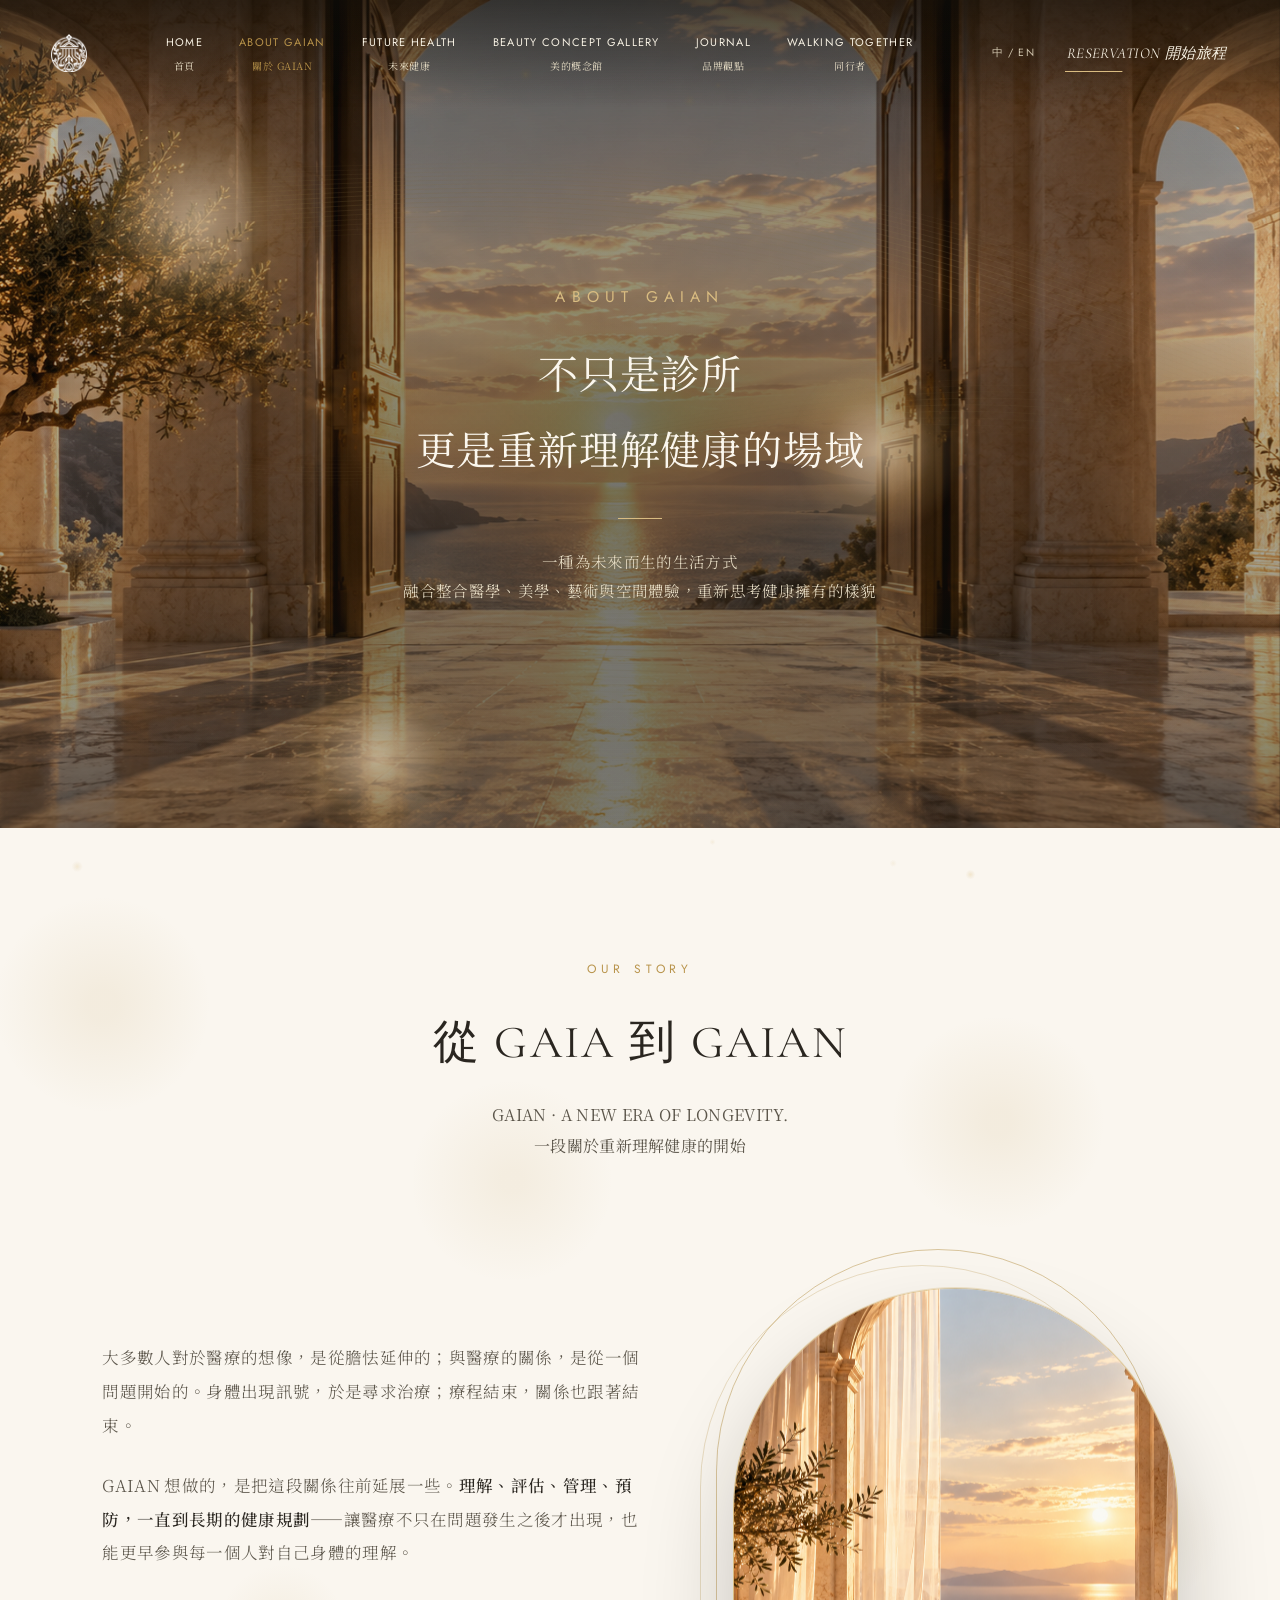
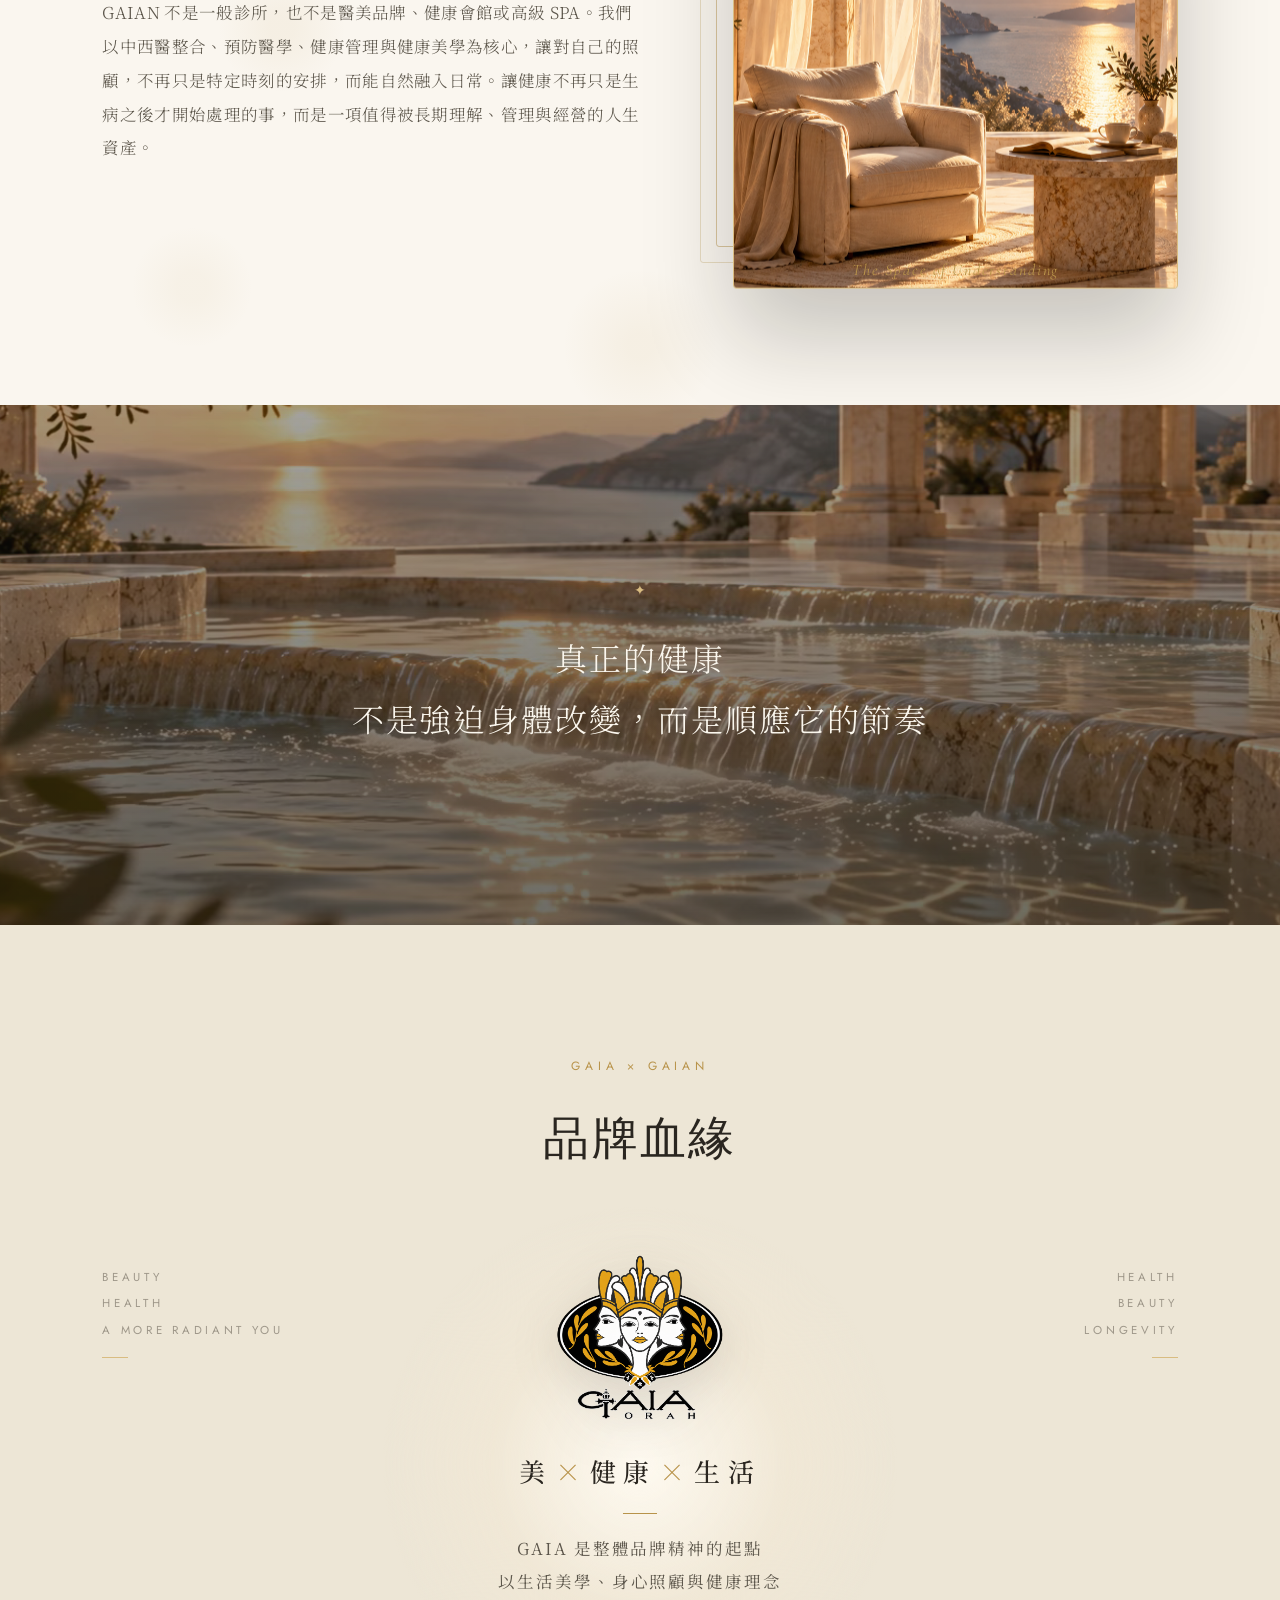
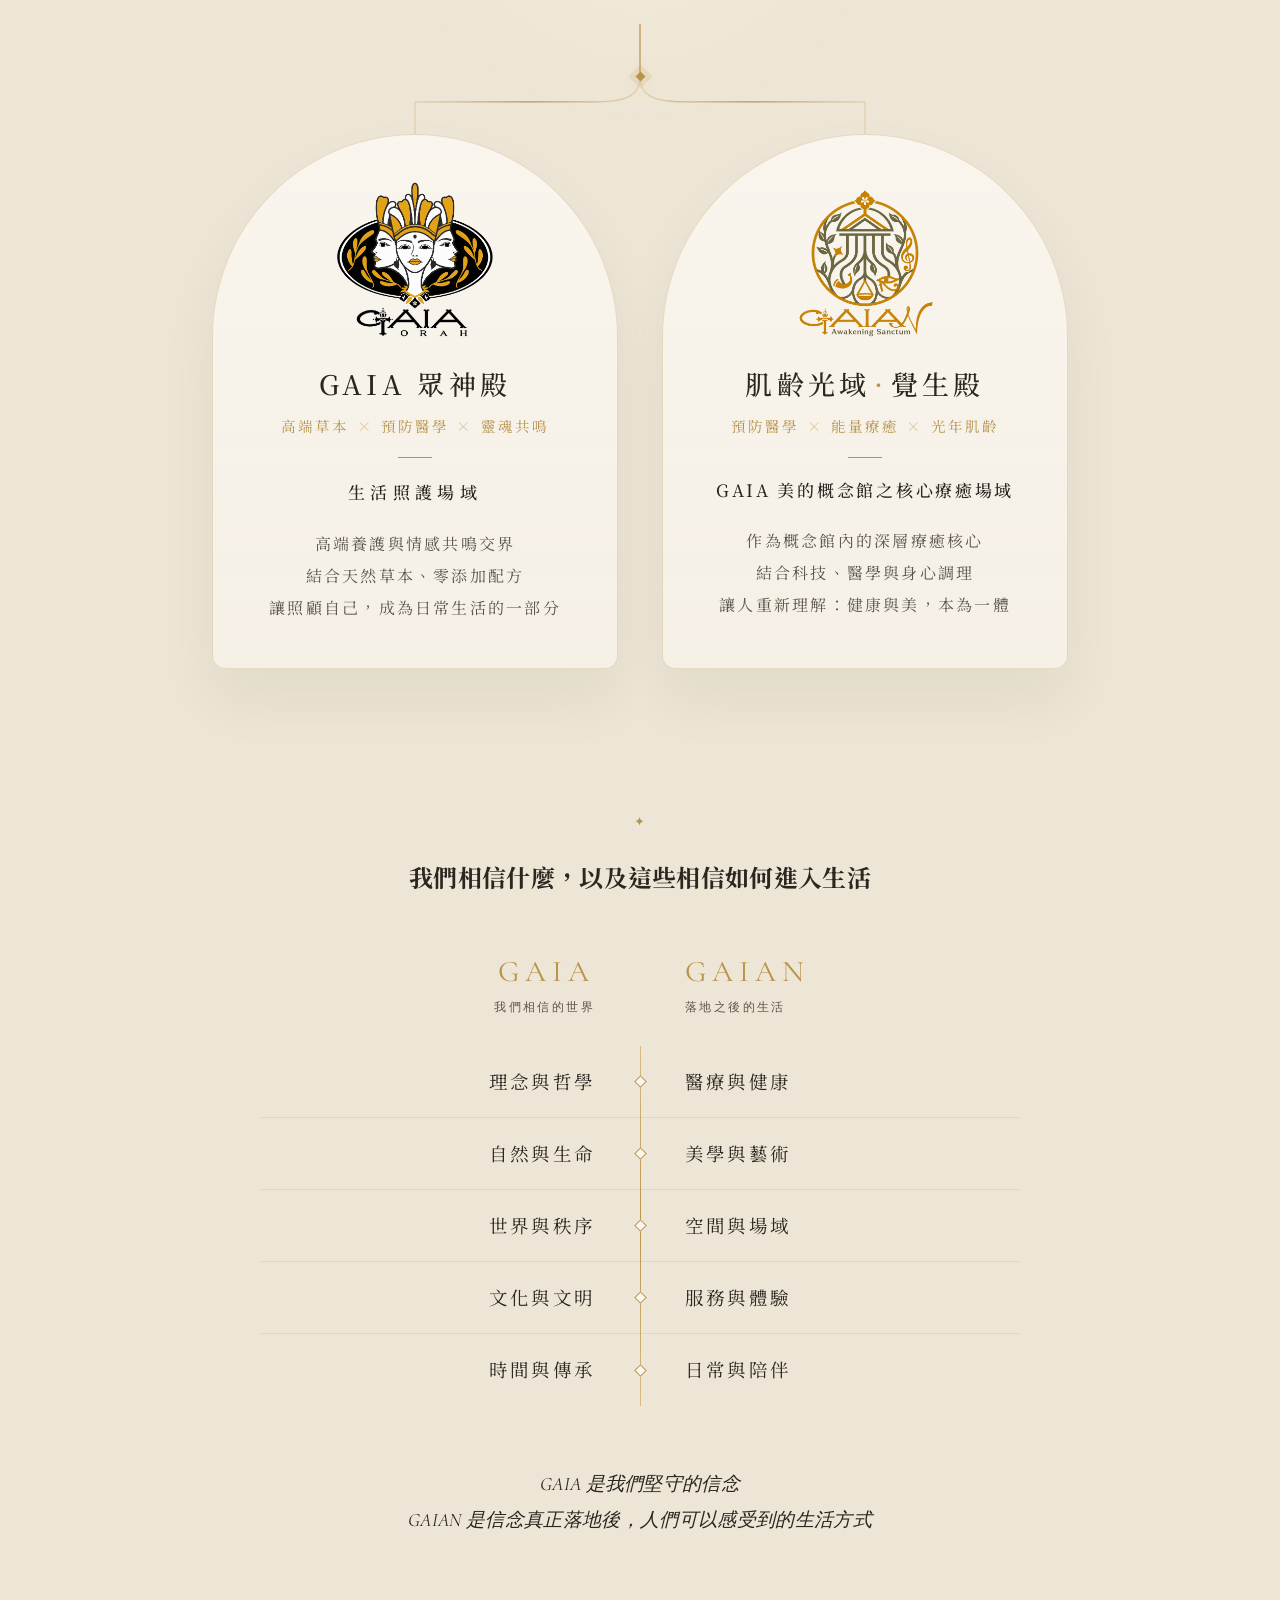
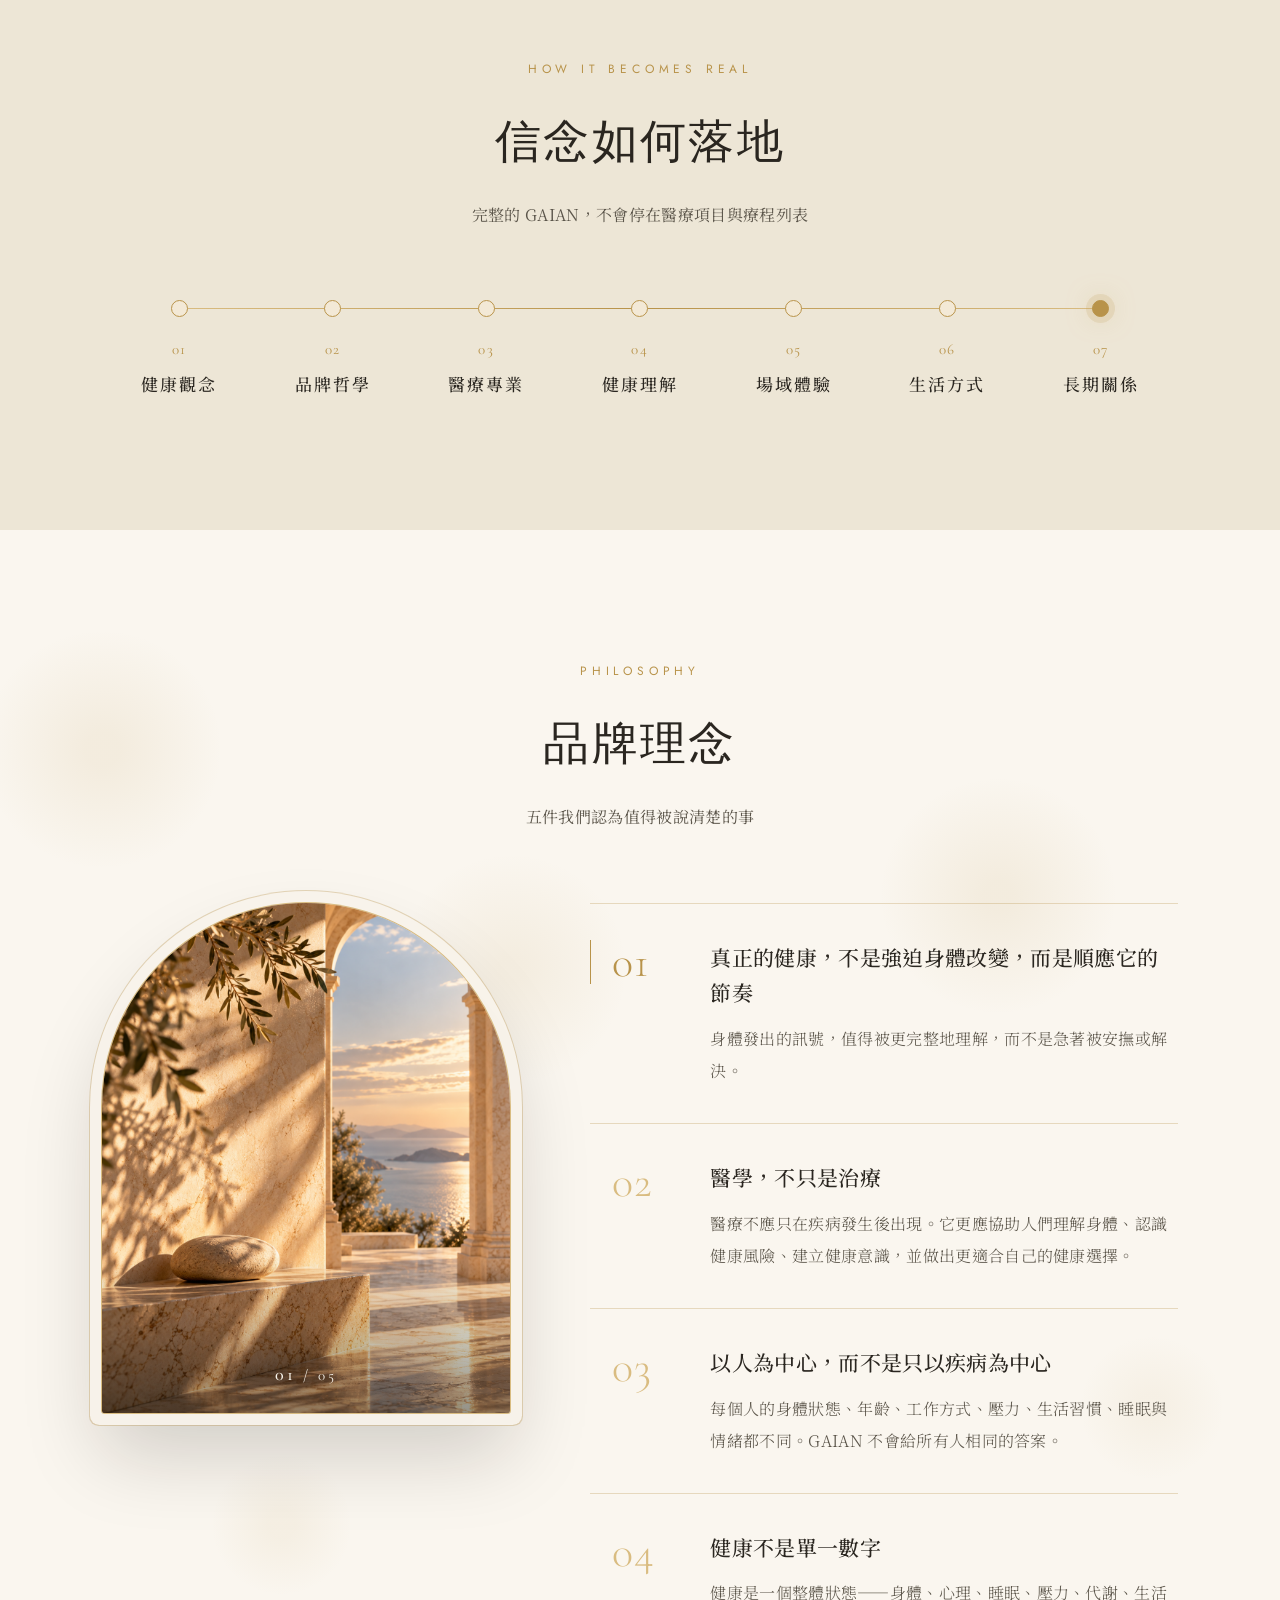
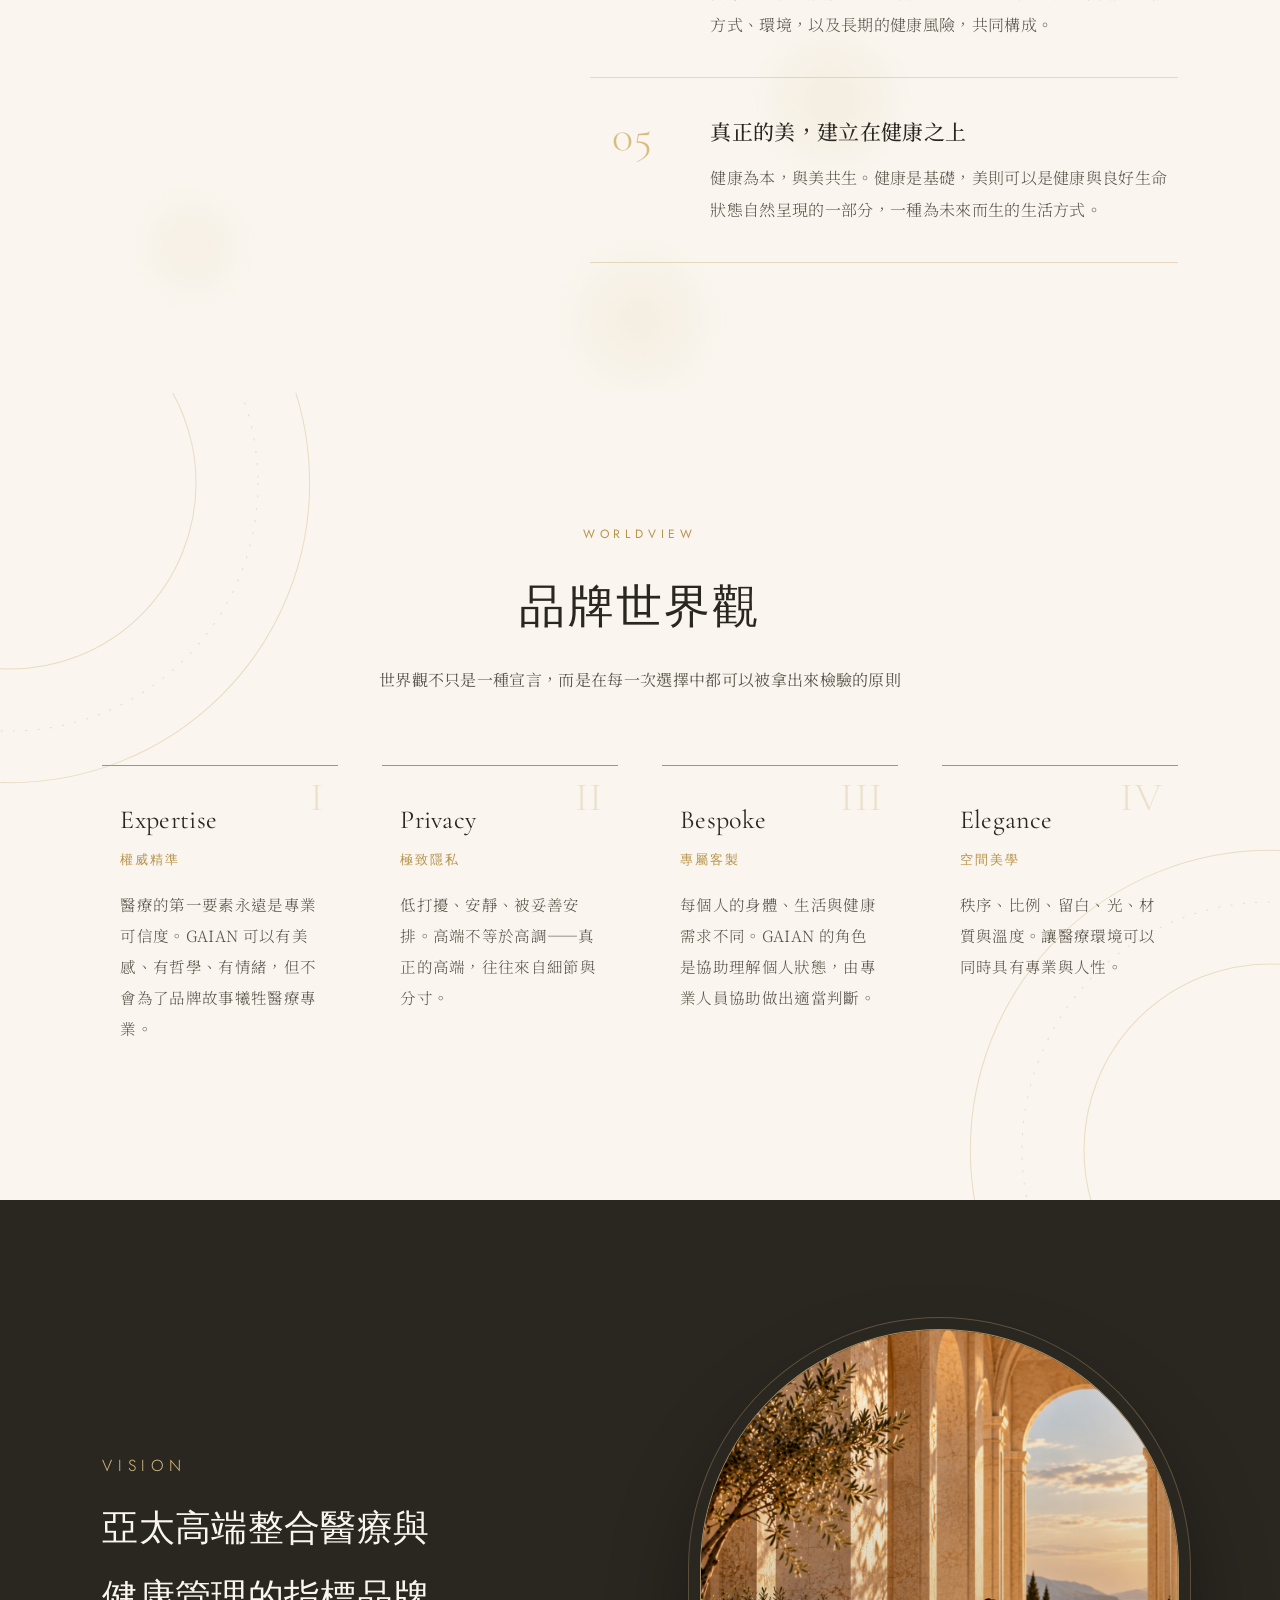
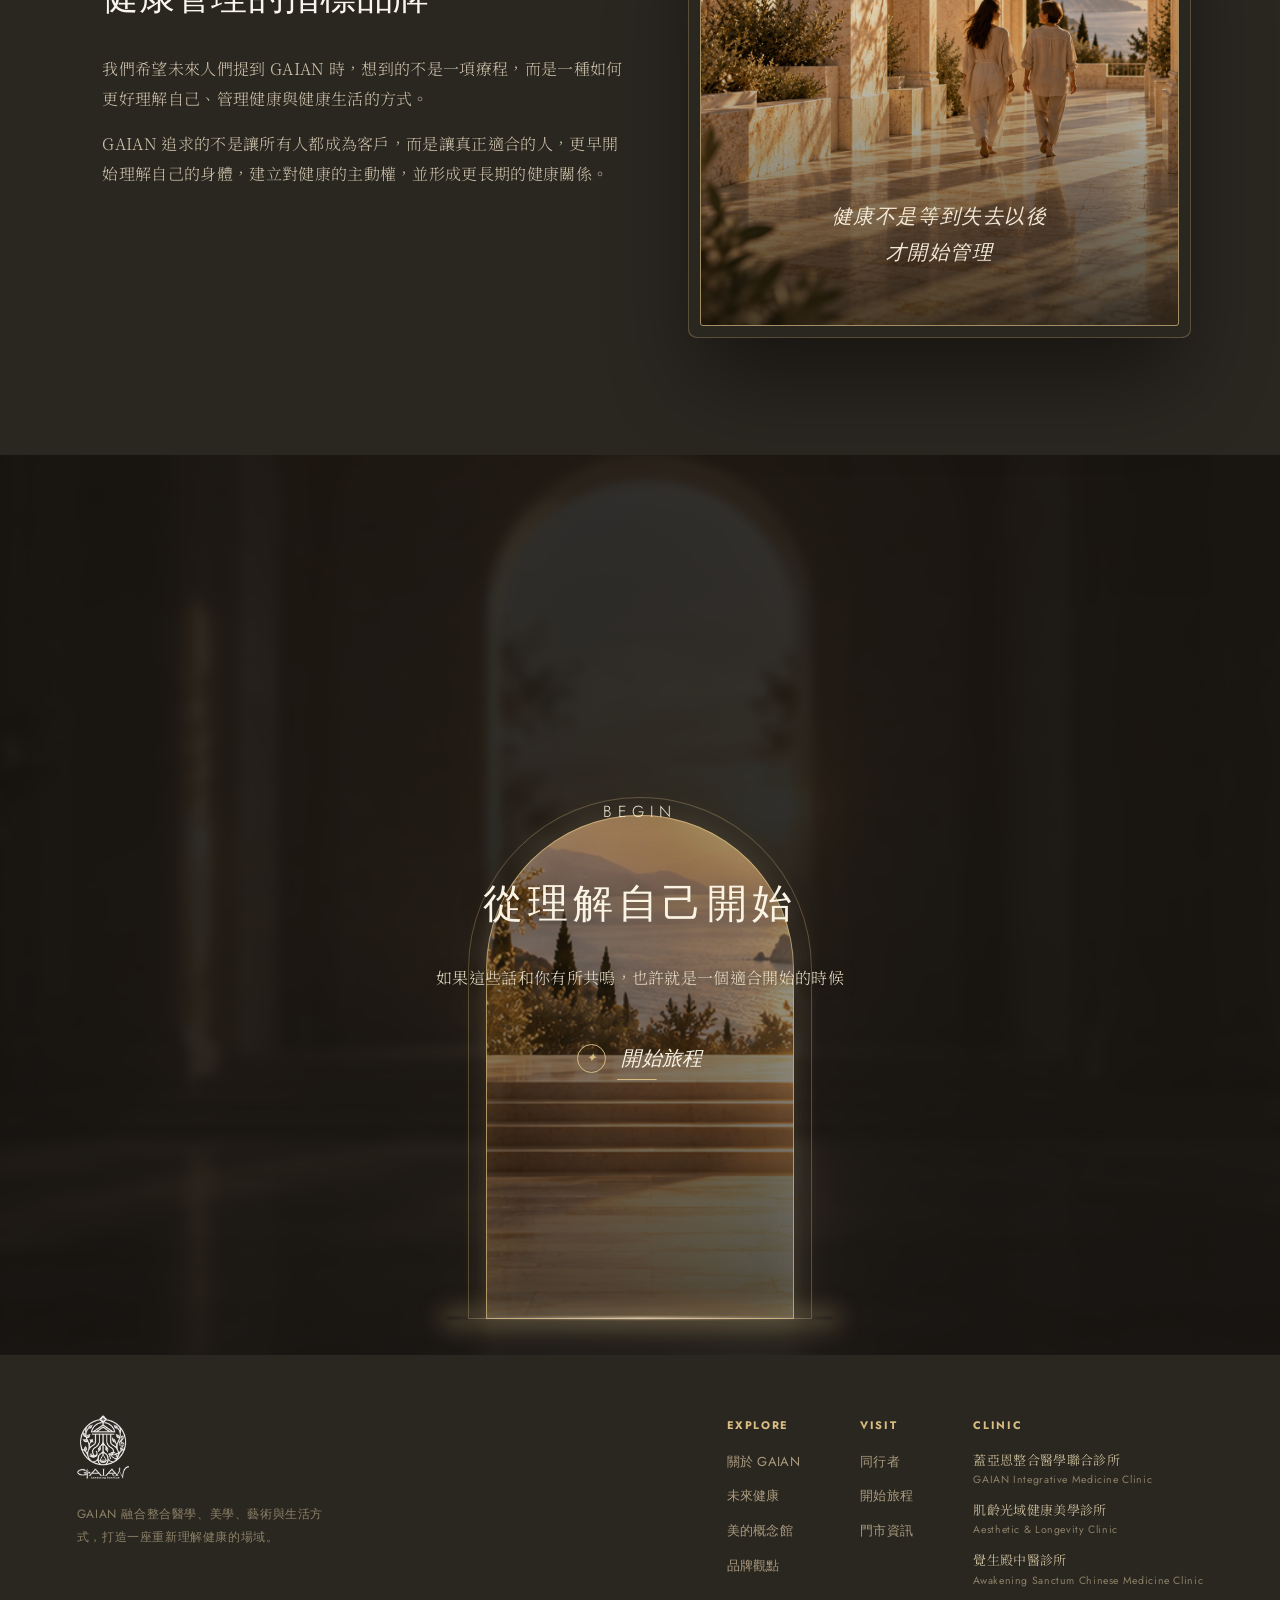
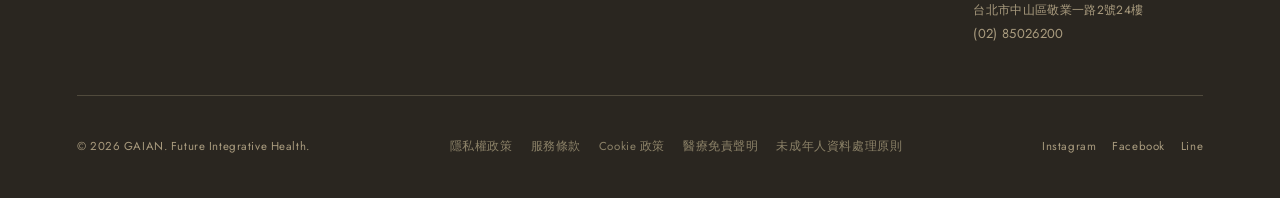
==== commit 73c84e54: "Add files via upload" ====
--- a/about.html
+++ b/about.html
@@ -4,6 +4,9 @@
 <meta charset="UTF-8">
 <meta name="viewport" content="width=device-width, initial-scale=1.0">
 <title>關於 GAIAN | GAIAN</title>
+<link rel="icon" type="image/png" sizes="32x32" href="images/shared/favicon-32.png">
+<link rel="icon" type="image/png" sizes="192x192" href="images/shared/favicon-192.png">
+<link rel="apple-touch-icon" sizes="180x180" href="images/shared/apple-touch-icon.png">
 <link rel="preconnect" href="https://fonts.googleapis.com">
 <link rel="preconnect" href="https://fonts.gstatic.com" crossorigin>
 <link href="https://fonts.googleapis.com/css2?family=Cormorant+Garamond:ital,wght@0,300;0,400;0,500;1,400&family=Noto+Serif+TC:wght@300;400;500;600&family=Jost:wght@300;400;500&display=swap" rel="stylesheet">
@@ -64,7 +67,7 @@
     <p class="crumb ab-rise" style="--d:0.2s;">About GAIAN</p>
     <h1 class="en ab-rise" style="--d:0.45s;">不只是診所<br>更是重新理解健康的場域</h1>
     <span class="ab-hero-rule ab-rise" style="--d:0.75s;" aria-hidden="true"></span>
-    <p class="ab-rise" style="--d:0.95s;">一種為未來而生的生活方式<br>融合整合醫學、美學、藝術與空間體驗，重新思考健康擁有的樣貌</p>
+    <p class="ab-rise" style="--d:0.95s;">一種為未來而生的生活方式<br>融合整合醫學、美學、藝術與空間體驗<span class="d-only">，</span><br class="m-br">重新思考健康擁有的樣貌</p>
   </div>
 </section>
 
@@ -122,7 +125,7 @@
   </svg>
   <p class="quote-band-text">
     <span class="qb-line reveal">真正的健康</span>
-    <span class="qb-line reveal reveal-delay-3">不是強迫身體改變，<br class="m-br">而是順應它的節奏</span>
+    <span class="qb-line reveal reveal-delay-3">不是強迫身體改變<span class="d-only">，</span><br class="m-br">而是順應它的節奏</span>
   </p>
 </section>
 
@@ -170,20 +173,24 @@
 
     <div class="bt-children">
       <article class="bt-card" style="--i:0;">
+        <div class="bt-fr"><div class="bt-fr-line"><div class="bt-fr-body">
         <img class="bt-logo" src="images/about/brand/gaia-logo.png" alt="GAIA">
         <h3>GAIA 眾神殿</h3>
         <p class="bt-key">高端草本<i>×</i>預防醫學<i>×</i>靈魂共鳴</p>
         <span class="bt-rule" aria-hidden="true"></span>
         <p class="bt-role">生活照護場域</p>
         <p class="bt-desc">高端養護與情感共鳴交界<br>結合天然草本、零添加配方<br>讓照顧自己，成為日常生活的一部分</p>
+        </div></div></div>
       </article>
       <article class="bt-card bt-card-med" style="--i:1;">
+        <div class="bt-fr"><div class="bt-fr-line"><div class="bt-fr-body">
         <img class="bt-logo" src="images/about/brand/gaian-logo.png" alt="GAIAN Precision Health &amp; Longevity">
         <h3>肌齡光域<span class="bt-dot">·</span>覺生殿</h3>
         <p class="bt-key">預防醫學<i>×</i>能量療癒<i>×</i>光年肌齡</p>
         <span class="bt-rule" aria-hidden="true"></span>
         <p class="bt-role">GAIA 美的概念館之核心療癒場域</p>
         <p class="bt-desc">作為概念館內的深層療癒核心<br>結合科技、醫學與身心調理<br>讓人重新理解：健康與美，本為一體</p>
+        </div></div></div>
       </article>
     </div>
   </div><!-- /.brand-tree -->
@@ -191,7 +198,7 @@
   <!-- 原本的 GAIA ↔ GAIAN 五組對照：由這句引言接續 -->
   <div class="lineage-intro reveal">
     <span class="li-star" aria-hidden="true">✦</span>
-    <p>我們相信什麼，<br class="m-br">以及這些相信如何進入生活</p>
+    <h2 class="li-title">我們相信什麼<span class="d-only">，</span><span class="li-sub" style="--n:12">以及這些相信如何進入生活</span></h2>
   </div>
 
   <div class="lineage" data-animate>
@@ -210,7 +217,7 @@
     </div>
   </div>
 
-  <p class="gb-io-cta reveal">GAIA 是我們堅守的信念<br>GAIAN 是信念真正落地後，人們可以感受到的生活方式</p>
+  <p class="gb-io-cta reveal">GAIA 是我們堅守的信念<br>GAIAN 是信念真正落地後<span class="d-only">，</span><br class="m-br">人們可以感受到的生活方式</p>
 
   <!-- BRAND.md §10：GAIAN 不能只存在於醫療項目與療程列表，而應逐步形成完整的七階段實踐。
        桌機改為橫向路徑（呼應首頁「健康管理方式」的金線節點），手機維持直向。
@@ -308,7 +315,7 @@
   <div class="section-head reveal">
     <p class="eyebrow en">Worldview</p>
     <h2>品牌世界觀</h2>
-    <p class="tagline">世界觀不只是一種宣言，而是在每一次選擇中都可以被拿出來檢驗的原則</p>
+    <p class="tagline">世界觀不只是一種宣言，而是在每一次選擇中<br class="m-br">都可以被拿出來檢驗的原則</p>
   </div>
   <div class="value-grid wv-grid" data-animate>
     <div class="value-item" style="--i:0;">
@@ -374,7 +381,7 @@
   <div class="final-inner">
     <p class="eyebrow en ab-door-step" style="--i:0">Begin</p>
     <h2 class="en ab-door-step" style="--i:1">從理解自己開始</h2>
-    <p class="ab-door-step" style="--i:2">如果這些話和你有所共鳴，也許就是一個適合開始的時候</p>
+    <p class="ab-door-step" style="--i:2">如果這些話和你有所共鳴<span class="d-only">，</span><br class="m-br">也許就是一個適合開始的時候</p>
     <a class="btn-star primary ab-door-step" style="--i:3" href="contact.html">開始旅程<span class="btn-star-underline"></span></a>
   </div>
 </section>
@@ -395,11 +402,11 @@
            目前 [待確認]。取得後必須補列於本區塊，未補齊前不得 Go-Live。 -->
       <div class="footer-col footer-clinic">
         <b>Clinic</b>
-        <p class="clinic-name">蓋亞恩整合醫學(聯合)診所<span>GAIAN Integrative Medicine Clinic</span></p>
+        <p class="clinic-name">蓋亞恩整合醫學聯合診所<span>GAIAN Integrative Medicine Clinic</span></p>
         <p class="clinic-name">肌齡光域健康美學診所<span>Aesthetic &amp; Longevity Clinic</span></p>
         <p class="clinic-name">覺生殿中醫診所<span>Awakening Sanctum Chinese Medicine Clinic</span></p>
         <p class="clinic-meta">台北市中山區敬業一路2號24樓</p>
-        <p class="clinic-meta"><a href="tel:+886285026200">（02）85026200</a></p>
+        <p class="clinic-meta"><a href="tel:+886285026200">(02) 85026200</a></p>
       </div>
     </div>
   </div>
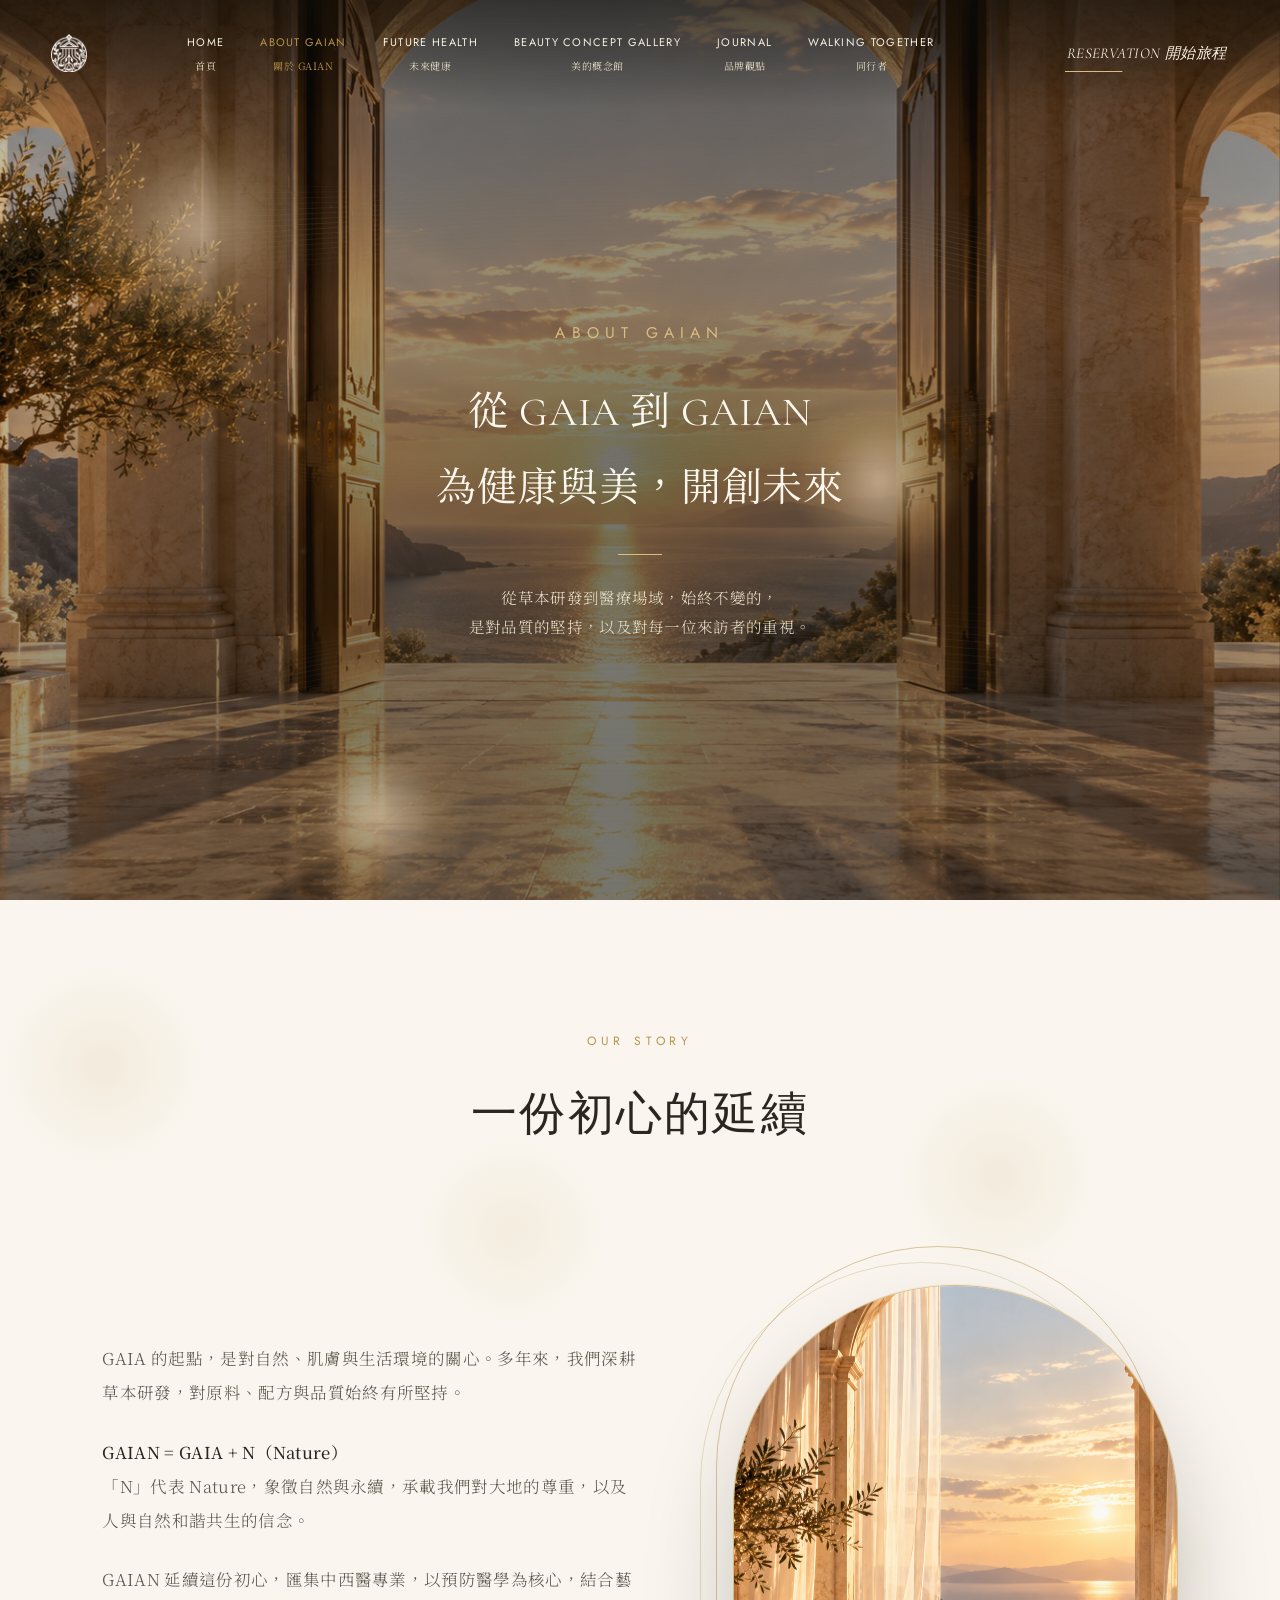
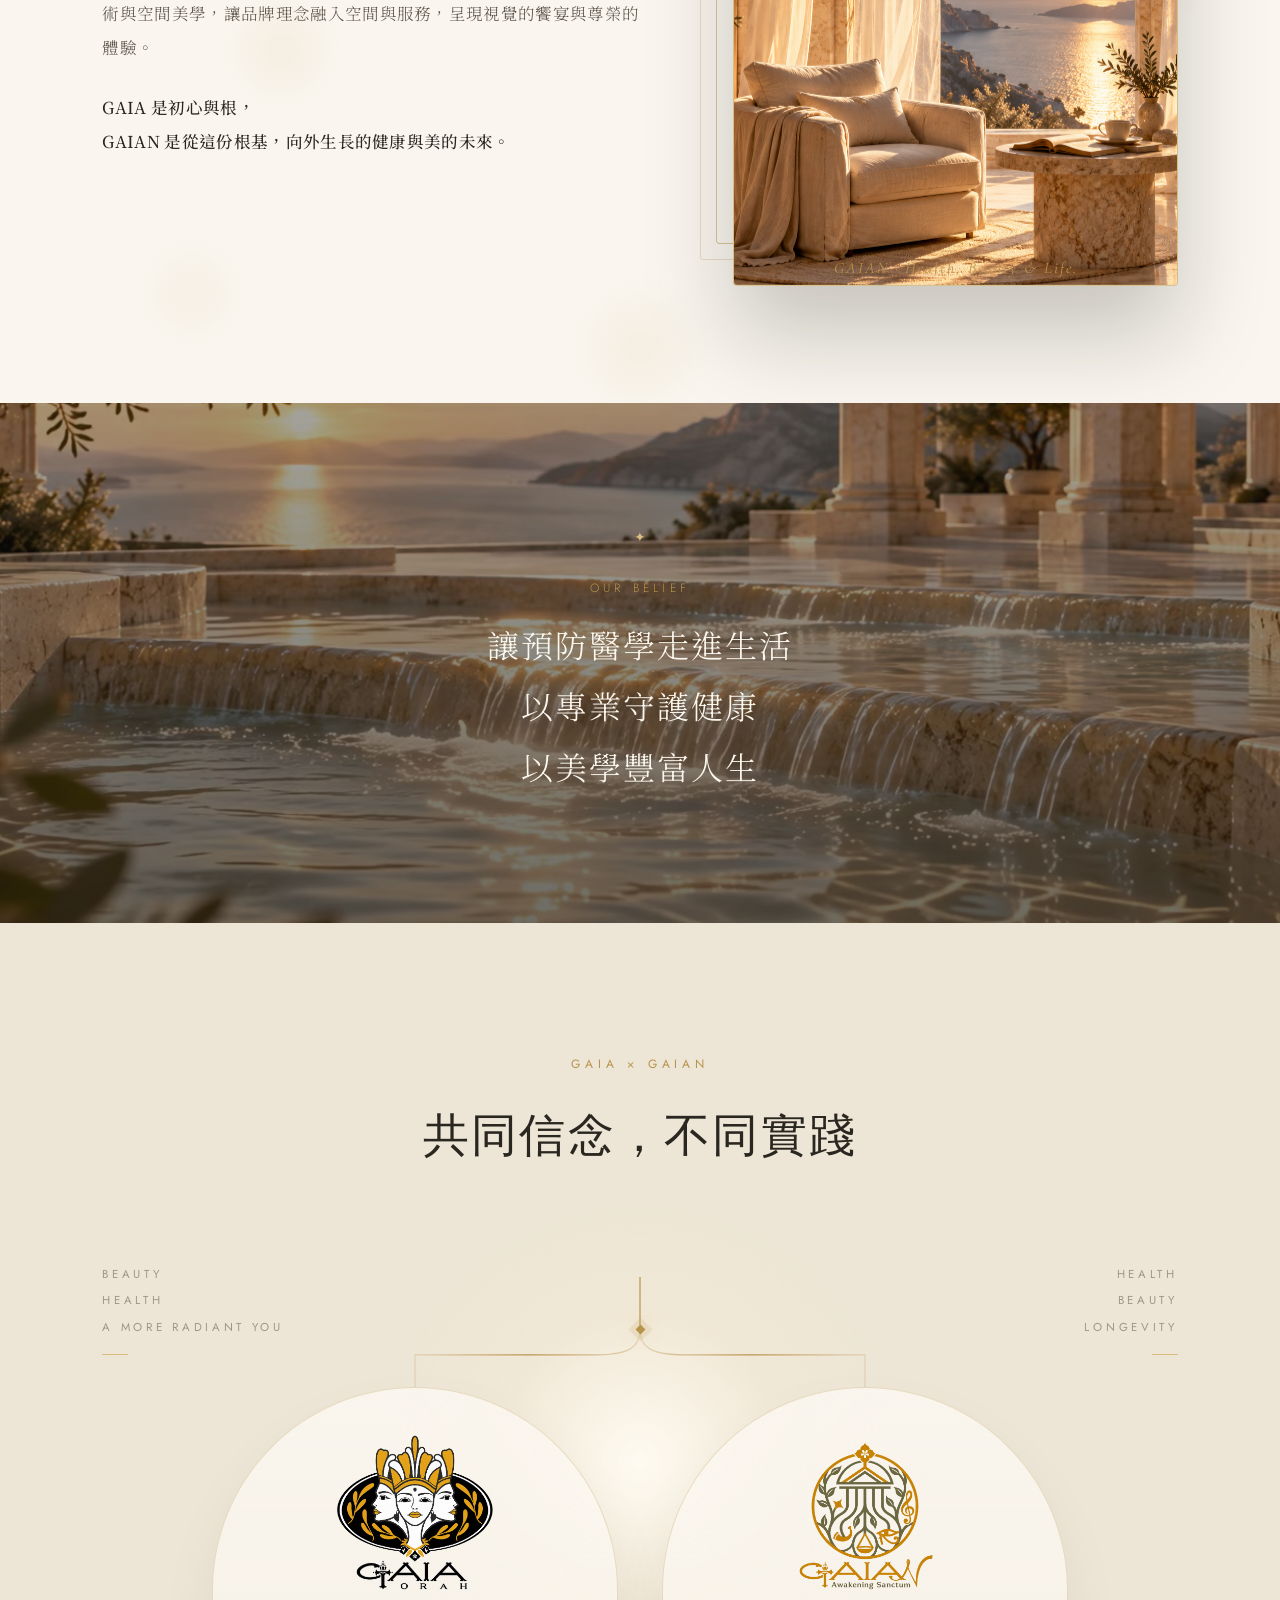
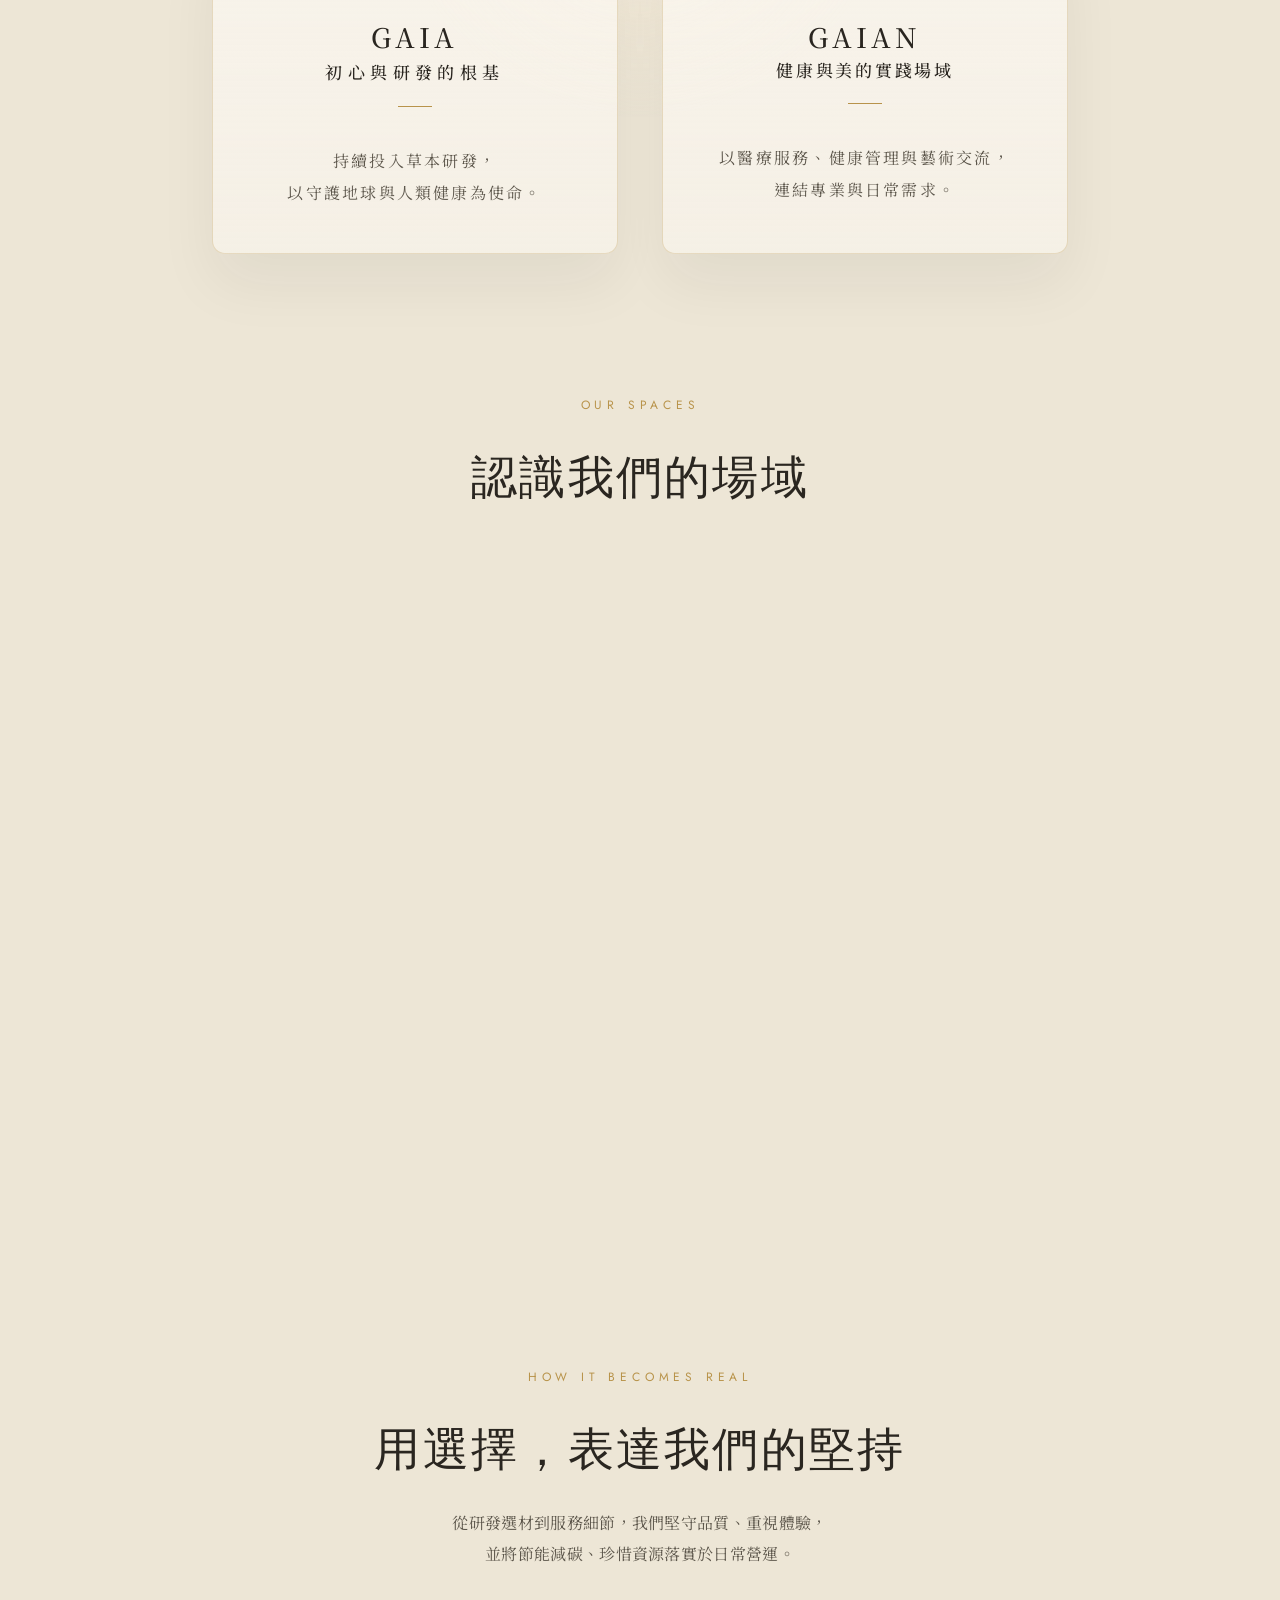
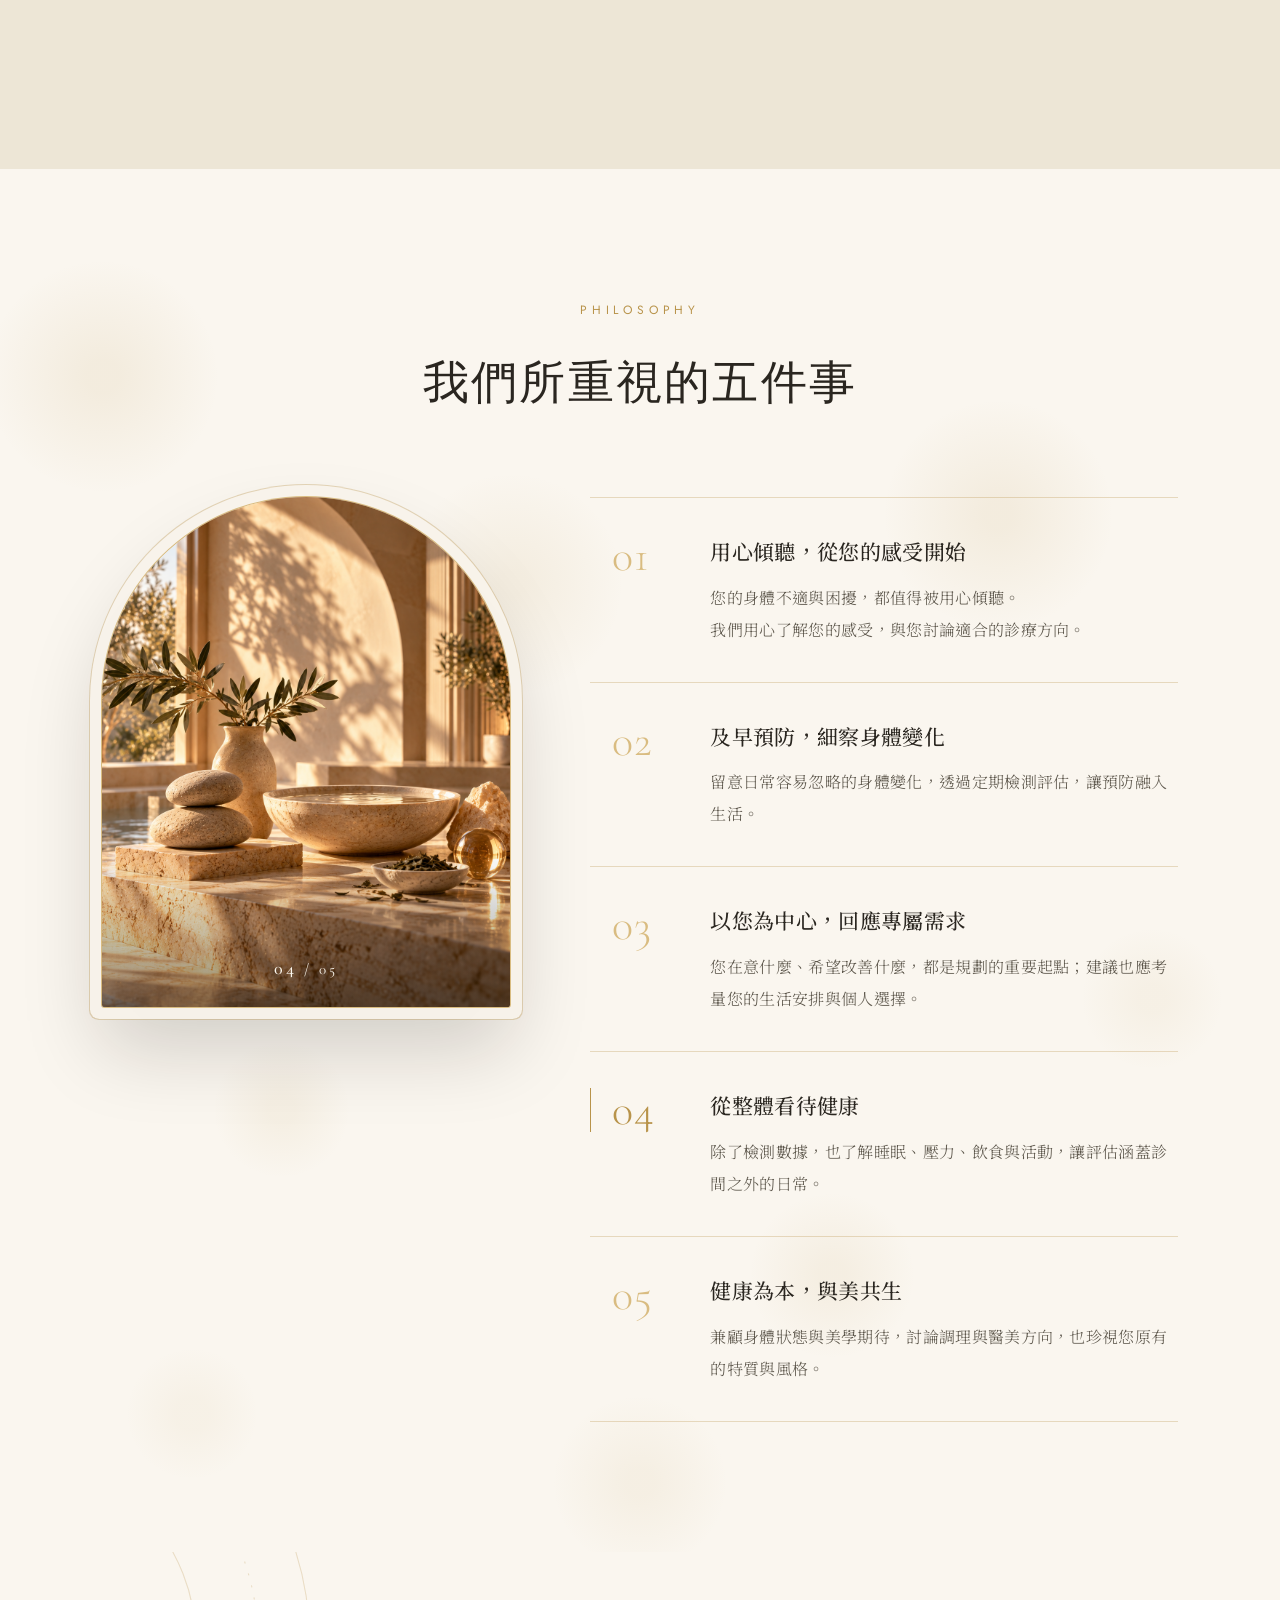
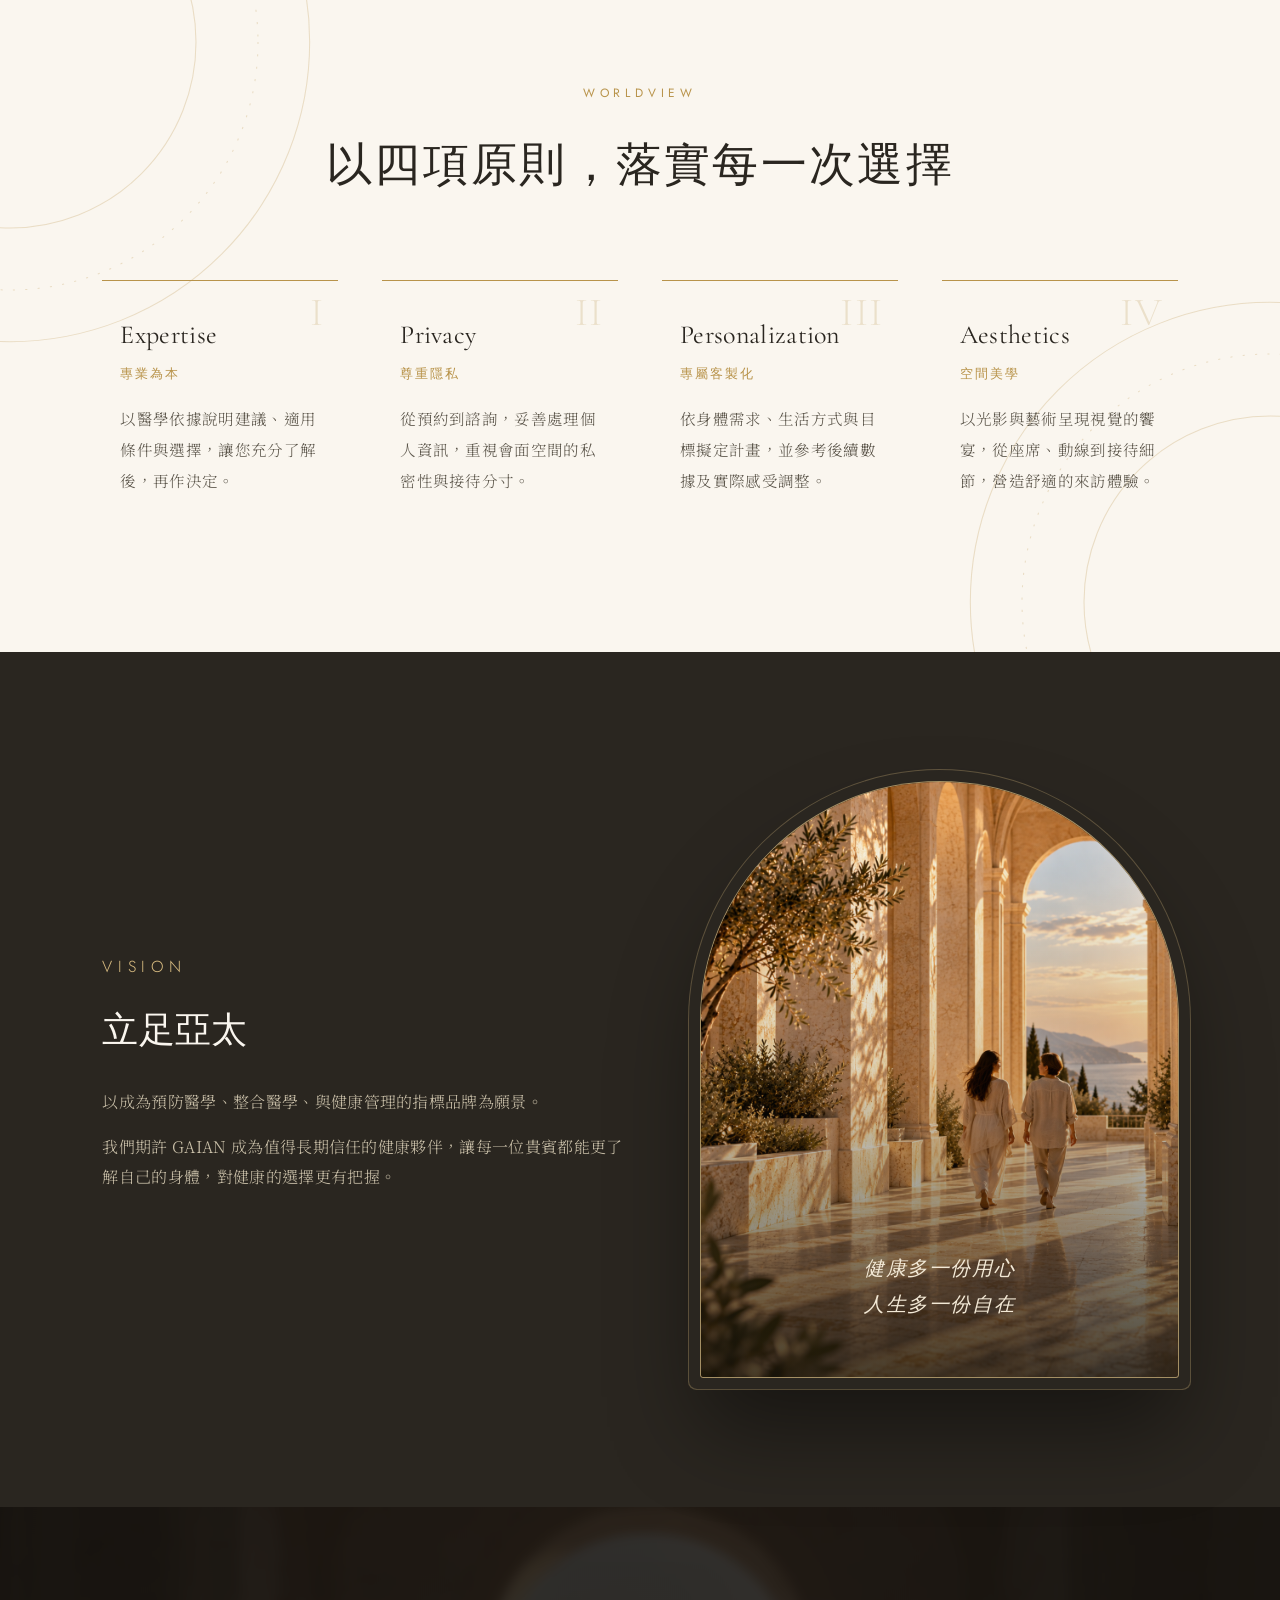
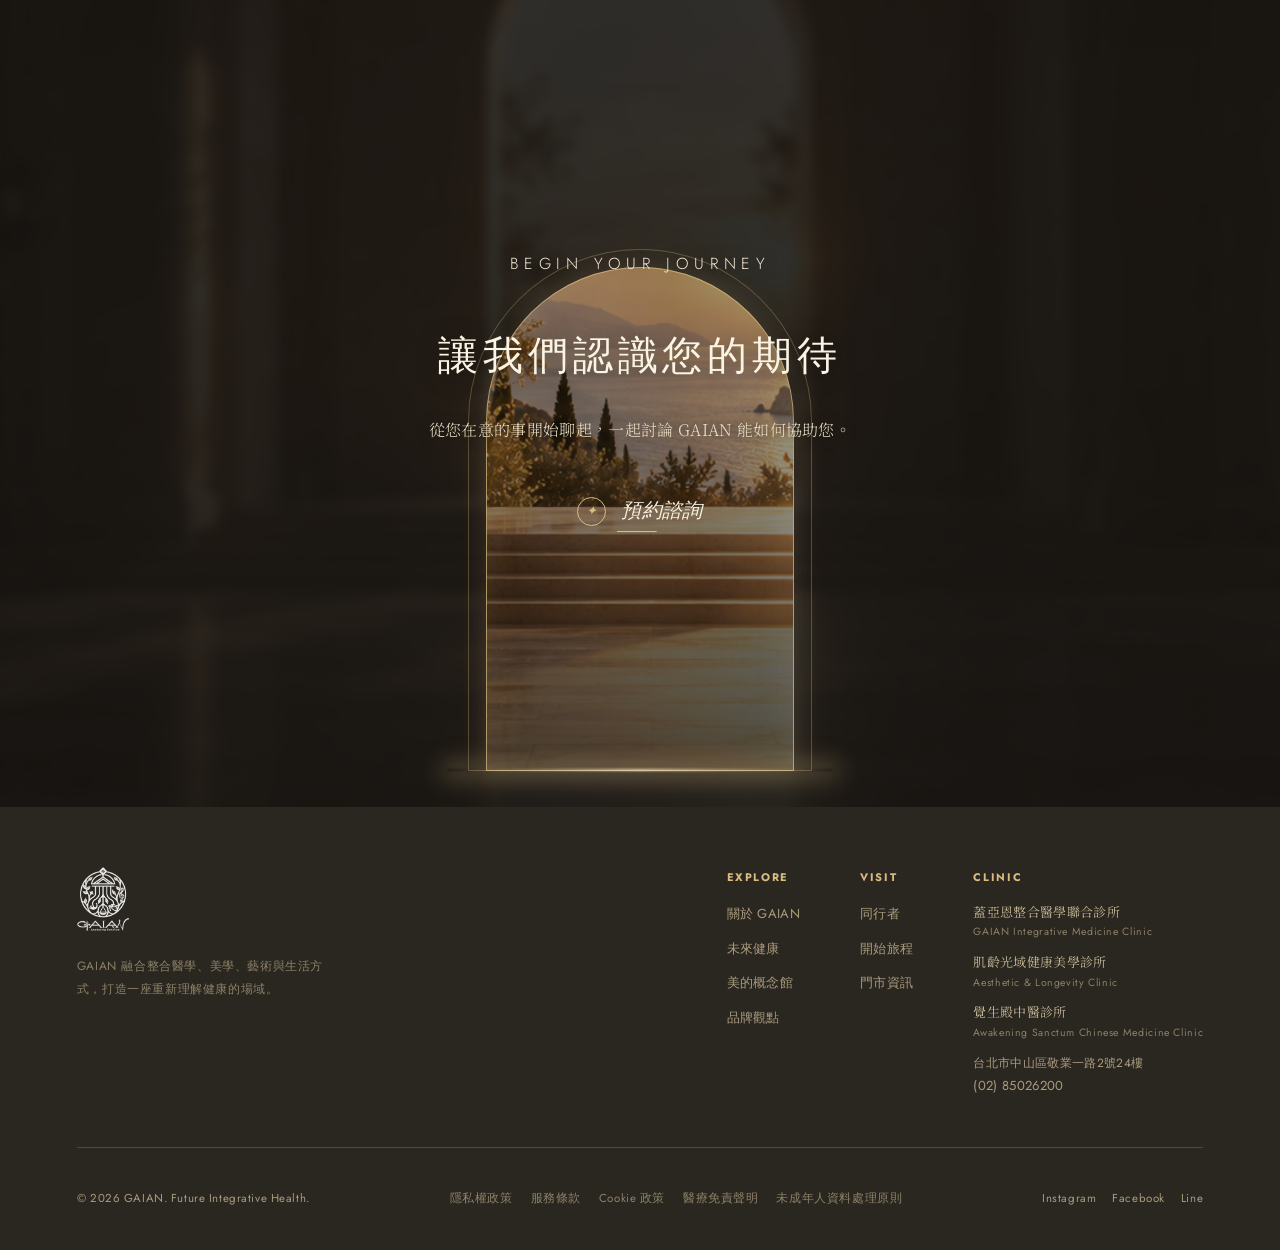
==== commit b88d76e0: "Add files via upload" ====
--- a/about.html
+++ b/about.html
@@ -65,9 +65,9 @@
   </div>
   <div class="ab-hero-inner">
     <p class="crumb ab-rise" style="--d:0.2s;">About GAIAN</p>
-    <h1 class="en ab-rise" style="--d:0.45s;">不只是診所<br>更是重新理解健康的場域</h1>
+    <h1 class="en ab-rise" style="--d:0.45s;">從 GAIA 到 GAIAN<br>為健康與美，開創未來</h1>
     <span class="ab-hero-rule ab-rise" style="--d:0.75s;" aria-hidden="true"></span>
-    <p class="ab-rise" style="--d:0.95s;">一種為未來而生的生活方式<br>融合整合醫學、美學、藝術與空間體驗<span class="d-only">，</span><br class="m-br">重新思考健康擁有的樣貌</p>
+    <p class="ab-rise" style="--d:0.95s;">從草本研發到醫療場域，始終不變的<span class="d-only">，</span><br>是對品質的堅持，以及對每一位來訪者的重視。</p>
   </div>
 </section>
 
@@ -79,20 +79,20 @@
 <section class="section texture-bg" id="story">
   <div class="section-head reveal">
     <p class="eyebrow en">Our Story</p>
-    <h2>從 GAIA 到 GAIAN</h2>
-    <p class="tagline">GAIAN · A NEW ERA OF LONGEVITY.<br>一段關於重新理解健康的開始</p>
+    <h2>一份初心的延續</h2>
   </div>
   <div class="story-grid">
     <div class="prose story-text">
-      <p class="reveal">大多數人對於醫療的想像，是從膽怯延伸的；與醫療的關係，是從一個問題開始的。身體出現訊號，於是尋求治療；療程結束，關係也跟著結束。</p>
-      <p class="reveal reveal-delay-1">GAIAN 想做的，是把這段關係往前延展一些。<strong>理解、評估、管理、預防，一直到長期的健康規劃</strong>——讓醫療不只在問題發生之後才出現，也能更早參與每一個人對自己身體的理解。</p>
-      <p class="reveal reveal-delay-2">GAIAN 不是一般診所，也不是醫美品牌、健康會館或高級 SPA。我們以中西醫整合、預防醫學、健康管理與健康美學為核心，讓對自己的照顧，不再只是特定時刻的安排，而能自然融入日常。讓健康不再只是生病之後才開始處理的事，而是一項值得被長期理解、管理與經營的人生資產。</p>
+      <p class="reveal">GAIA 的起點，是對自然、肌膚與生活環境的關心。多年來，我們深耕草本研發，對原料、配方與品質始終有所堅持。</p>
+      <p class="reveal reveal-delay-1"><strong>GAIAN = GAIA + N（Nature）</strong><br>「N」代表 Nature，象徵自然與永續，承載我們對大地的尊重，以及人與自然和諧共生的信念。</p>
+      <p class="reveal reveal-delay-2">GAIAN 延續這份初心，匯集中西醫專業，以預防醫學為核心，結合藝術與空間美學，讓品牌理念融入空間與服務，呈現視覺的饗宴與尊榮的體驗。</p>
+      <p class="reveal reveal-delay-2"><strong>GAIA 是初心與根，<br>GAIAN 是從這份根基<span class="d-only">，</span><br class="m-br">向外生長的健康與美的未來。</strong></p>
     </div>
     <figure class="story-visual reveal-photo">
       <div class="story-arch" data-parallax="0.08">
         <img src="images/about/about-02-story.png" alt="GAIAN 的長廊空間，光線從拱窗灑進大理石地面">
       </div>
-      <figcaption class="en">The Space of Understanding</figcaption>
+      <figcaption class="en">GAIAN · Health, Beauty &amp; Life.</figcaption>
     </figure>
   </div>
 </section>
@@ -102,7 +102,7 @@
      圖：core-management.png｜流動的水道與漣漪。
      說什麼：「順應它的節奏」——水不被強迫，只依循自己的流向。
      動畫：背景視差＋金句逐行浮現。 -->
-<section class="quote-band" aria-label="品牌金句">
+<section class="quote-band" aria-label="品牌精神">
   <!-- 流水：影片 images/about/about-03-quote.mp4（由 GIF 轉檔，1.7 秒無縫循環）自動播放；影片無法播放時，
        用照片＋水面波動特效（SVG 濾鏡）呈現水在流動 -->
   <div class="quote-band-media" data-parallax="0.18" aria-hidden="true">
@@ -124,8 +124,9 @@
     </filter>
   </svg>
   <p class="quote-band-text">
-    <span class="qb-line reveal">真正的健康</span>
-    <span class="qb-line reveal reveal-delay-3">不是強迫身體改變<span class="d-only">，</span><br class="m-br">而是順應它的節奏</span>
+    <span class="qb-line qb-eyebrow eyebrow en reveal">Our Belief</span>
+    <span class="qb-line reveal">讓預防醫學走進生活</span>
+    <span class="qb-line reveal reveal-delay-3">以專業守護健康<br>以美學豐富人生</span>
   </p>
 </section>
 
@@ -141,19 +142,12 @@
 <section class="section gb-io" id="gaia">
   <div class="section-head reveal">
     <p class="eyebrow en">GAIA × GAIAN</p>
-    <h2>品牌血緣</h2>
+    <h2>共同信念<span class="d-only">，</span><br class="m-br">不同實踐</h2>
   </div>
 
   <div class="brand-tree" data-animate>
     <div class="bt-aside bt-aside-l en" aria-hidden="true">Beauty<br>Health<br>A More Radiant You</div>
     <div class="bt-aside bt-aside-r en" aria-hidden="true">Health<br>Beauty<br>Longevity</div>
-
-    <div class="bt-root">
-      <img class="bt-logo bt-logo-root" src="images/about/brand/gaia-logo.png" alt="GAIA">
-      <p class="bt-trio">美<i>×</i>健康<i>×</i>生活</p>
-      <span class="bt-rule" aria-hidden="true"></span>
-      <p class="bt-root-desc">GAIA 是整體品牌精神的起點<br>以生活美學、身心照顧與健康理念</p>
-    </div>
 
     <div class="bt-branch" aria-hidden="true">
       <svg viewBox="0 0 600 130" preserveAspectRatio="none" focusable="false">
@@ -175,68 +169,60 @@
       <article class="bt-card" style="--i:0;">
         <div class="bt-fr"><div class="bt-fr-line"><div class="bt-fr-body">
         <img class="bt-logo" src="images/about/brand/gaia-logo.png" alt="GAIA">
-        <h3>GAIA 眾神殿</h3>
-        <p class="bt-key">高端草本<i>×</i>預防醫學<i>×</i>靈魂共鳴</p>
+        <h3>GAIA</h3>
+        <p class="bt-role">初心與研發的根基</p>
         <span class="bt-rule" aria-hidden="true"></span>
-        <p class="bt-role">生活照護場域</p>
-        <p class="bt-desc">高端養護與情感共鳴交界<br>結合天然草本、零添加配方<br>讓照顧自己，成為日常生活的一部分</p>
+        <p class="bt-desc">持續投入草本研發，<br>以守護地球與人類健康為使命。</p>
         </div></div></div>
       </article>
       <article class="bt-card bt-card-med" style="--i:1;">
         <div class="bt-fr"><div class="bt-fr-line"><div class="bt-fr-body">
-        <img class="bt-logo" src="images/about/brand/gaian-logo.png" alt="GAIAN Precision Health &amp; Longevity">
-        <h3>肌齡光域<span class="bt-dot">·</span>覺生殿</h3>
-        <p class="bt-key">預防醫學<i>×</i>能量療癒<i>×</i>光年肌齡</p>
+        <img class="bt-logo" src="images/about/brand/gaian-logo.png" alt="GAIAN">
+        <h3>GAIAN</h3>
+        <p class="bt-role">健康與美的實踐場域</p>
         <span class="bt-rule" aria-hidden="true"></span>
-        <p class="bt-role">GAIA 美的概念館之核心療癒場域</p>
-        <p class="bt-desc">作為概念館內的深層療癒核心<br>結合科技、醫學與身心調理<br>讓人重新理解：健康與美，本為一體</p>
+        <p class="bt-desc">以醫療服務、健康管理與藝術交流，<br>連結專業與日常需求。</p>
         </div></div></div>
       </article>
     </div>
   </div><!-- /.brand-tree -->
 
-  <!-- 原本的 GAIA ↔ GAIAN 五組對照：由這句引言接續 -->
-  <div class="lineage-intro reveal">
-    <span class="li-star" aria-hidden="true">✦</span>
-    <h2 class="li-title">我們相信什麼<span class="d-only">，</span><span class="li-sub" style="--n:12">以及這些相信如何進入生活</span></h2>
-  </div>
-
-  <div class="lineage" data-animate>
-    <div class="lineage-head">
-      <div class="lh-side"><b class="en">GAIA</b><span>我們相信的世界</span></div>
-      <div class="lh-mid" aria-hidden="true"></div>
-      <div class="lh-side right"><b class="en">GAIAN</b><span>落地之後的生活</span></div>
-    </div>
-    <div class="lineage-rows">
-      <span class="lineage-spine" aria-hidden="true"></span>
-      <div class="lineage-row" style="--i:0;"><span class="lr-l">理念與哲學</span><i class="lr-node" aria-hidden="true"></i><span class="lr-r">醫療與健康</span></div>
-      <div class="lineage-row" style="--i:1;"><span class="lr-l">自然與生命</span><i class="lr-node" aria-hidden="true"></i><span class="lr-r">美學與藝術</span></div>
-      <div class="lineage-row" style="--i:2;"><span class="lr-l">世界與秩序</span><i class="lr-node" aria-hidden="true"></i><span class="lr-r">空間與場域</span></div>
-      <div class="lineage-row" style="--i:3;"><span class="lr-l">文化與文明</span><i class="lr-node" aria-hidden="true"></i><span class="lr-r">服務與體驗</span></div>
-      <div class="lineage-row" style="--i:4;"><span class="lr-l">時間與傳承</span><i class="lr-node" aria-hidden="true"></i><span class="lr-r">日常與陪伴</span></div>
-    </div>
-  </div>
-
-  <p class="gb-io-cta reveal">GAIA 是我們堅守的信念<br>GAIAN 是信念真正落地後<span class="d-only">，</span><br class="m-br">人們可以感受到的生活方式</p>
-
-  <!-- BRAND.md §10：GAIAN 不能只存在於醫療項目與療程列表，而應逐步形成完整的七階段實踐。
-       桌機改為橫向路徑（呼應首頁「健康管理方式」的金線節點），手機維持直向。
-       動畫：金線從左畫到右，七個節點依序亮起，畫完後有一顆光點沿線緩慢流動。 -->
+  <!-- 2026-11-18：認識我們的場域（三個場域卡片，沿用品牌血緣的拱門卡片樣式） -->
+  <div class="section-head reveal" style="margin-top:120px;">
+    <p class="eyebrow en">Our Spaces</p>
+    <h2>認識我們的場域</h2>
+  </div>
+  <div class="bt-children bt-spaces" data-animate>
+      <article class="bt-card" style="--i:0;">
+        <div class="bt-fr"><div class="bt-fr-line"><div class="bt-fr-body">
+        <h3>GAIA 眾神殿</h3>
+        <p class="bt-key">草本保養<i>・</i>生活美學<i>・</i>品牌體驗</p>
+        <span class="bt-rule" aria-hidden="true"></span>
+        <p class="bt-desc">認識草本保養與生活選品，透過細緻介紹，找到適合您的保養選擇。</p>
+        </div></div></div>
+      </article>
+      <article class="bt-card" style="--i:1;">
+        <div class="bt-fr"><div class="bt-fr-line"><div class="bt-fr-body">
+        <h3>GAIAN 美的概念館</h3>
+        <p class="bt-key">健康<i>・</i>美學<i>・</i>藝術<i>・</i>生活</p>
+        <span class="bt-rule" aria-hidden="true"></span>
+        <p class="bt-desc">匯集醫療專業、藝術珍藏與空間設計，以尊榮服務與周全的隱私安排，迎接每一位貴賓。</p>
+        </div></div></div>
+      </article>
+      <article class="bt-card" style="--i:2;">
+        <div class="bt-fr"><div class="bt-fr-line"><div class="bt-fr-body">
+        <h3>肌齡光域<span class="bt-dot">・</span>覺生殿</h3>
+        <p class="bt-key">預防醫學<i>・</i>中西醫調理<i>・</i>非侵入醫美</p>
+        <span class="bt-rule" aria-hidden="true"></span>
+        <p class="bt-desc">由中西醫團隊提供評估與診療，依需求安排健康管理、身體調理及醫美項目。</p>
+        </div></div></div>
+      </article>
+  </div>
   <div class="section-head reveal" style="margin-top:120px;">
     <p class="eyebrow en">How It Becomes Real</p>
-    <h2>信念如何落地</h2>
-    <p class="tagline">完整的 GAIAN，不會停在醫療項目與療程列表</p>
-  </div>
-  <ol class="belief-path" data-animate>
-    <span class="bp-track" aria-hidden="true"><span class="bp-glow"></span></span>
-    <li class="bp-node" style="--i:0;"><i aria-hidden="true"></i><span class="bp-num en">01</span><b>健康觀念</b></li>
-    <li class="bp-node" style="--i:1;"><i aria-hidden="true"></i><span class="bp-num en">02</span><b>品牌哲學</b></li>
-    <li class="bp-node" style="--i:2;"><i aria-hidden="true"></i><span class="bp-num en">03</span><b>醫療專業</b></li>
-    <li class="bp-node" style="--i:3;"><i aria-hidden="true"></i><span class="bp-num en">04</span><b>健康理解</b></li>
-    <li class="bp-node" style="--i:4;"><i aria-hidden="true"></i><span class="bp-num en">05</span><b>場域體驗</b></li>
-    <li class="bp-node" style="--i:5;"><i aria-hidden="true"></i><span class="bp-num en">06</span><b>生活方式</b></li>
-    <li class="bp-node bp-end" style="--i:6;"><i aria-hidden="true"></i><span class="bp-num en">07</span><b>長期關係</b></li>
-  </ol>
+    <h2>用選擇<span class="d-only">，</span><br class="m-br">表達我們的堅持</h2>
+    <p class="tagline">從研發選材到服務細節，我們堅守品質、重視體驗，<br class="d-only">並將節能減碳、珍惜資源落實於日常營運。</p>
+  </div>
 </section>
 
 
@@ -252,8 +238,7 @@
 <section class="section texture-bg" id="philosophy">
   <div class="section-head reveal">
     <p class="eyebrow en">Philosophy</p>
-    <h2>品牌理念</h2>
-    <p class="tagline">五件我們認為值得被說清楚的事</p>
+    <h2>我們所重視的五件事</h2>
   </div>
   <div class="ph-layout">
     <div class="ph-frame-col" aria-hidden="true">
@@ -270,36 +255,36 @@
       <div class="ph-item reveal" data-ph="0">
         <span class="ph-index en">01</span>
         <div class="ph-body">
-          <b>真正的健康，不是強迫身體改變，而是順應它的節奏</b>
-          <p>身體發出的訊號，值得被更完整地理解，而不是急著被安撫或解決。</p>
+          <b>用心傾聽，從您的感受開始</b>
+          <p>您的身體不適與困擾，都值得被用心傾聽。<br>我們用心了解您的感受<span class="d-only">，</span><br class="m-br">與您討論適合的診療方向。</p>
         </div>
       </div>
       <div class="ph-item reveal" data-ph="1">
         <span class="ph-index en">02</span>
         <div class="ph-body">
-          <b>醫學，不只是治療</b>
-          <p>醫療不應只在疾病發生後出現。它更應協助人們理解身體、認識健康風險、建立健康意識，並做出更適合自己的健康選擇。</p>
+          <b>及早預防，細察身體變化</b>
+          <p>留意日常容易忽略的身體變化，透過定期檢測評估，讓預防融入生活。</p>
         </div>
       </div>
       <div class="ph-item reveal" data-ph="2">
         <span class="ph-index en">03</span>
         <div class="ph-body">
-          <b>以人為中心，而不是只以疾病為中心</b>
-          <p>每個人的身體狀態、年齡、工作方式、壓力、生活習慣、睡眠與情緒都不同。GAIAN 不會給所有人相同的答案。</p>
+          <b>以您為中心，回應專屬需求</b>
+          <p>您在意什麼、希望改善什麼，都是規劃的重要起點；建議也應考量您的生活安排與個人選擇。</p>
         </div>
       </div>
       <div class="ph-item reveal" data-ph="3">
         <span class="ph-index en">04</span>
         <div class="ph-body">
-          <b>健康不是單一數字</b>
-          <p>健康是一個整體狀態——身體、心理、睡眠、壓力、代謝、生活方式、環境，以及長期的健康風險，共同構成。</p>
+          <b>從整體看待健康</b>
+          <p>除了檢測數據，也了解睡眠、壓力、飲食與活動，讓評估涵蓋診間之外的日常。</p>
         </div>
       </div>
       <div class="ph-item reveal" data-ph="4">
         <span class="ph-index en">05</span>
         <div class="ph-body">
-          <b>真正的美，建立在健康之上</b>
-          <p>健康為本，與美共生。健康是基礎，美則可以是健康與良好生命狀態自然呈現的一部分，一種為未來而生的生活方式。</p>
+          <b>健康為本，與美共生</b>
+          <p>兼顧身體狀態與美學期待，討論調理與醫美方向，也珍視您原有的特質與風格。</p>
         </div>
       </div>
     </div>
@@ -314,33 +299,32 @@
   <div class="mo-rings" aria-hidden="true"><svg viewBox="0 0 600 600"><circle cx="300" cy="300" r="290"/><circle cx="300" cy="300" r="240" stroke-dasharray="2 10"/><circle cx="300" cy="300" r="180"/></svg><svg viewBox="0 0 600 600"><circle cx="300" cy="300" r="290"/><circle cx="300" cy="300" r="240" stroke-dasharray="2 10"/><circle cx="300" cy="300" r="180"/></svg></div>
   <div class="section-head reveal">
     <p class="eyebrow en">Worldview</p>
-    <h2>品牌世界觀</h2>
-    <p class="tagline">世界觀不只是一種宣言，而是在每一次選擇中<br class="m-br">都可以被拿出來檢驗的原則</p>
+    <h2>以四項原則<span class="d-only">，</span><br class="m-br">落實每一次選擇</h2>
   </div>
   <div class="value-grid wv-grid" data-animate>
     <div class="value-item" style="--i:0;">
       <span class="wv-num en" aria-hidden="true">I</span>
       <b class="en">Expertise</b>
-      <span class="v-zh">權威精準</span>
-      <p>醫療的第一要素永遠是專業可信度。GAIAN 可以有美感、有哲學、有情緒，但不會為了品牌故事犧牲醫療專業。</p>
+      <span class="v-zh">專業為本</span>
+      <p>以醫學依據說明建議、適用條件與選擇，讓您充分了解後，再作決定。</p>
     </div>
     <div class="value-item" style="--i:1;">
       <span class="wv-num en" aria-hidden="true">II</span>
       <b class="en">Privacy</b>
-      <span class="v-zh">極致隱私</span>
-      <p>低打擾、安靜、被妥善安排。高端不等於高調——真正的高端，往往來自細節與分寸。</p>
+      <span class="v-zh">尊重隱私</span>
+      <p>從預約到諮詢，妥善處理個人資訊，重視會面空間的私密性與接待分寸。</p>
     </div>
     <div class="value-item" style="--i:2;">
       <span class="wv-num en" aria-hidden="true">III</span>
-      <b class="en">Bespoke</b>
-      <span class="v-zh">專屬客製</span>
-      <p>每個人的身體、生活與健康需求不同。GAIAN 的角色是協助理解個人狀態，由專業人員協助做出適當判斷。</p>
+      <b class="en">Personalization</b>
+      <span class="v-zh">專屬客製化</span>
+      <p>依身體需求、生活方式與目標擬定計畫，並參考後續數據及實際感受調整。</p>
     </div>
     <div class="value-item" style="--i:3;">
       <span class="wv-num en" aria-hidden="true">IV</span>
-      <b class="en">Elegance</b>
+      <b class="en">Aesthetics</b>
       <span class="v-zh">空間美學</span>
-      <p>秩序、比例、留白、光、材質與溫度。讓醫療環境可以同時具有專業與人性。</p>
+      <p>以光影與藝術呈現視覺的饗宴，從座席、動線到接待細節，營造舒適的來訪體驗。</p>
     </div>
   </div>
 </section>
@@ -354,13 +338,13 @@
   <div class="gb-grid">
     <div class="reveal">
       <p class="eyebrow en">Vision</p>
-      <h2>亞太高端整合醫療與<br>健康管理的指標品牌</h2>
-      <p>我們希望未來人們提到 GAIAN 時，想到的不是一項療程，而是一種如何更好理解自己、管理健康與健康生活的方式。</p>
-      <p>GAIAN 追求的不是讓所有人都成為客戶，而是讓真正適合的人，更早開始理解自己的身體，建立對健康的主動權，並形成更長期的健康關係。</p>
+      <h2>立足亞太</h2>
+      <p>以成為預防醫學、整合醫學、與健康管理的指標品牌為願景。</p>
+      <p>我們期許 GAIAN 成為值得長期信任的健康夥伴，讓每一位貴賓都能更了解自己的身體，對健康的選擇更有把握。</p>
     </div>
     <div class="gb-believe-visual vision-photo reveal-photo">
       <img src="images/about/about-09-vision.png" alt="人們在 GAIAN 空間中交談與閱讀">
-      <span>健康不是等到失去以後<br>才開始管理</span>
+      <span>健康多一份用心<br>人生多一份自在</span>
     </div>
   </div>
 </section>
@@ -379,10 +363,10 @@
   <span class="ab-door-frame ab-door-frame-2" aria-hidden="true"></span>
   <span class="ab-door-floor" aria-hidden="true"></span>
   <div class="final-inner">
-    <p class="eyebrow en ab-door-step" style="--i:0">Begin</p>
-    <h2 class="en ab-door-step" style="--i:1">從理解自己開始</h2>
-    <p class="ab-door-step" style="--i:2">如果這些話和你有所共鳴<span class="d-only">，</span><br class="m-br">也許就是一個適合開始的時候</p>
-    <a class="btn-star primary ab-door-step" style="--i:3" href="contact.html">開始旅程<span class="btn-star-underline"></span></a>
+    <p class="eyebrow en ab-door-step" style="--i:0">Begin Your Journey</p>
+    <h2 class="en ab-door-step" style="--i:1">讓我們認識您的期待</h2>
+    <p class="ab-door-step" style="--i:2">從您在意的事開始聊起<span class="d-only">，</span><br class="m-br">一起討論 GAIAN 能如何協助您<span class="d-only">。</span></p>
+    <a class="btn-star primary ab-door-step" style="--i:3" href="contact.html">預約諮詢<span class="btn-star-underline"></span></a>
   </div>
 </section>
 
--- a/css/style.css
+++ b/css/style.css
@@ -131,11 +131,11 @@
 .nav-burger.open span:nth-child(2){opacity:0;}
 .nav-burger.open span:nth-child(3){transform:translateY(-6px) rotate(-45deg);}
 
-/* MOBILE DRAWER */
+/* MOBILE DRAWER（2026-10-18 改版：固定深色底、右上關閉鈕、可展開子目錄＋配圖） */
 .mobile-drawer{
-  position:fixed;inset:0;z-index:150;
-  background:rgba(20,18,12,0.97);
-  display:flex;align-items:center;justify-content:center;
+  position:fixed;inset:0;z-index:300;overflow-y:auto;-webkit-overflow-scrolling:touch;overscroll-behavior:contain;
+  background:#16130E;
+  background-image:radial-gradient(ellipse 80% 40% at 50% 0%,rgba(217,188,129,.12),transparent 70%);
   opacity:0;visibility:hidden;transform:translateY(-14px);
   transition:opacity 0.35s ease, transform 0.35s ease, visibility 0s linear 0.35s;
 }
@@ -143,17 +143,55 @@
   opacity:1;visibility:visible;transform:translateY(0);
   transition:opacity 0.35s ease, transform 0.35s ease, visibility 0s linear 0s;
 }
-.mobile-drawer-inner{text-align:center;display:flex;flex-direction:column;align-items:center;gap:34px;padding:40px;}
-.mobile-links{list-style:none;display:flex;flex-direction:column;gap:24px;}
-.mobile-links a{text-decoration:none;color:#F8F2E4;display:block;}
-.mobile-links a .en{display:block;font-family:'Cormorant Garamond',serif;font-size:22px;letter-spacing:0.06em;}
-.mobile-links a .zh{display:block;font-family:'Noto Serif TC',serif;font-size:12px;color:#C9BFA8;margin-top:4px;letter-spacing:0.08em;}
-.mobile-utility{display:flex;gap:22px;}
+.m-head{position:sticky;top:0;z-index:2;display:flex;align-items:center;justify-content:space-between;padding:16px 6vw;
+  background:linear-gradient(180deg,#16130E 70%,rgba(22,19,14,0));}
+.m-logo img{height:36px;width:auto;filter:brightness(0) invert(1);}
+.m-close{position:relative;width:40px;height:40px;background:none;border:1px solid rgba(217,188,129,.45);border-radius:50%;cursor:pointer;}
+.m-close span{position:absolute;left:11px;right:11px;top:50%;height:1px;background:#F3E9D6;}
+.m-close span:first-child{transform:rotate(45deg);}
+.m-close span:last-child{transform:rotate(-45deg);}
+.mobile-drawer-inner{display:flex;flex-direction:column;align-items:stretch;gap:30px;padding:10px 6vw 60px;text-align:left;}
+.mobile-links{list-style:none;margin:0;padding:0;display:block;}
+.m-item{border-bottom:1px solid rgba(217,188,129,.18);}
+.m-top{width:100%;padding:18px 2px;background:none;border:none;text-align:left;color:#F8F2E4;text-decoration:none;cursor:pointer;font:inherit;}
+.m-top{display:grid;grid-template-columns:1fr auto;grid-template-rows:auto auto;column-gap:10px;}
+.m-top .en{grid-column:1;font-family:'Cormorant Garamond',serif;font-size:21px;letter-spacing:.06em;color:#F8F2E4;line-height:1.3;}
+.m-top .zh{grid-column:1;margin-top:3px;font-family:'Noto Serif TC',serif;font-size:12.5px;letter-spacing:.08em;color:#C9BFA8;}
+.m-top .m-plus{grid-column:2;grid-row:1 / span 2;align-self:center;}
+/* 有子目錄的列：文字是連結（直接跳頁），右側 ＋ 才展開 */
+.m-row{display:flex;align-items:stretch;padding:0;}
+.m-link{flex:1;display:flex;flex-direction:column;padding:18px 2px;text-decoration:none;}
+.m-link .zh{margin-left:0;}
+.m-toggle{flex:0 0 56px;display:flex;align-items:center;justify-content:flex-end;padding:0 2px 0 12px;background:none;border:none;cursor:pointer;-webkit-tap-highlight-color:transparent;}
+.m-toggle .m-plus{width:16px;height:16px;margin:0;}
+.mobile-drawer a,.mobile-drawer button{-webkit-tap-highlight-color:transparent;outline:none;}
+.mobile-drawer a:focus-visible,.mobile-drawer button:focus-visible{outline:1px solid rgba(217,188,129,.6);outline-offset:2px;}
+.m-item.current > .m-top .en{color:var(--gold-light);}
+.m-plus{position:relative;flex:0 0 auto;width:14px;height:14px;margin-left:10px;}
+.m-plus::before,.m-plus::after{content:"";position:absolute;left:0;right:0;top:50%;height:1px;background:var(--gold-light);transition:transform .35s ease;}
+.m-plus::after{transform:rotate(90deg);}
+.m-item.open .m-plus::after{transform:rotate(0);}
+.m-panel{display:grid;grid-template-rows:0fr;transition:grid-template-rows .45s cubic-bezier(.16,.8,.24,1);}
+.m-item.open .m-panel{grid-template-rows:1fr;}
+.m-panel-inner{overflow:hidden;}
+.m-visual{position:relative;height:170px;border-radius:8px;overflow:hidden;margin:2px 0 14px;}
+.m-visual img{position:absolute;inset:0;width:100%;height:100%;object-fit:cover;}
+.m-visual::after{content:"";position:absolute;inset:0;background:linear-gradient(0deg,rgba(20,18,12,.85),rgba(20,18,12,.15) 70%);}
+.m-quote{position:absolute;left:16px;right:16px;bottom:14px;z-index:1;margin:0;font-family:'Noto Serif TC',serif;font-size:14.5px;line-height:1.7;color:#FBF4E4;letter-spacing:.04em;}
+.m-quote span{display:block;margin-top:6px;font-family:'Jost',sans-serif;font-size:9.5px;letter-spacing:.18em;color:var(--gold-light);}
+.m-subs{display:flex;flex-direction:column;}
+.m-sub{display:grid;grid-template-columns:auto 1fr;column-gap:10px;padding:13px 4px;text-decoration:none;border-top:1px solid rgba(217,188,129,.1);}
+.m-sub .en{font-family:'Cormorant Garamond',serif;font-size:16.5px;color:#EDE3CE;letter-spacing:.04em;}
+.m-sub .zh{font-family:'Noto Serif TC',serif;font-size:12px;color:#B5AA92;align-self:center;}
+.m-sub-tag{grid-column:1 / -1;margin-top:4px;font-size:12.5px;color:var(--gold-light);letter-spacing:.04em;}
+.m-go{display:inline-block;margin:12px 0 22px;font-family:'Cormorant Garamond',serif;font-style:italic;font-size:16px;color:var(--gold-light);text-decoration:none;border-bottom:1px solid rgba(217,188,129,.5);padding-bottom:2px;}
+.mobile-utility{display:flex;gap:22px;justify-content:center;}
 .mobile-utility a{
   font-family:'Jost',sans-serif;font-size:11px;letter-spacing:0.12em;text-transform:uppercase;
   color:#D9BC81;text-decoration:none;
 }
-.mobile-reserve{font-size:17px;}
+.mobile-reserve{display:block;text-align:center;font-family:'Cormorant Garamond',serif;font-style:italic;font-size:19px;color:#F8F2E4;text-decoration:none;
+  padding:14px;border:1px solid rgba(217,188,129,.5);border-radius:999px;}
 body.no-scroll{overflow:hidden;}
 
 @media(max-width:960px){
@@ -179,6 +217,15 @@
   opacity:1;visibility:visible;pointer-events:auto;transform:translateX(-50%) translateY(0);
   transition:opacity 0.3s ease, transform 0.3s ease, visibility 0s linear 0s;
 }
+/* 下拉選單防誤關（2026-10-18）：選單上方加一段看不見的「橋」，滑鼠從選單名稱移到下拉時不會中斷；
+   離開時延遲 0.35 秒才收起，滑鼠慢慢移動也不會不見 */
+.mega-panel{overflow:visible !important;}
+.mega-inner{border-radius:12px;overflow:hidden;}
+.mega-panel::before{content:"";position:absolute;left:0;right:0;top:-48px;height:48px;}
+.mega-panel{transition:opacity 0.25s ease, transform 0.25s ease, visibility 0s linear .25s;}  /* 2026-10-19：取消收起延遲，滑鼠離開即收 */
+.has-mega:hover .mega-panel{transition-delay:0s,0s,0s;}
+/* 滑到另一個選單時，前一個立即收起，避免兩層重疊 */
+.nav-links:has(.has-mega:hover) .has-mega:not(:hover) .mega-panel{transition-delay:0s,0s,.25s;opacity:0;}
 .mega-inner{display:grid;grid-template-columns:220px 1fr 300px;min-height:340px;}
 .mega-list{padding:26px 0;border-right:0.5px solid rgba(184,147,74,0.25);}
 .mega-list a{
@@ -873,6 +920,8 @@
 .prose p{font-size:16px;line-height:2.05;color:var(--ink-soft);font-weight:300;margin-bottom:26px;}
 .prose p:last-child{margin-bottom:0;}
 .prose p strong{color:var(--ink);font-weight:500;}
+.prose a{color:var(--gold);text-decoration:none;border-bottom:1px solid rgba(184,147,74,.45);transition:color .3s,border-color .3s;}
+.prose a:hover{color:var(--ink);border-bottom-color:var(--ink);}
 .prose h3{
   font-family:'Cormorant Garamond',serif;font-weight:400;font-size:26px;
   color:var(--ink);margin:52px 0 18px;
@@ -1024,3 +1073,37 @@
   text-transform:uppercase;color:var(--gold);margin-bottom:8px;
 }
 .legal-todo p{font-size:13.5px;line-height:1.85;color:var(--ink-soft);font-weight:300;margin:0;}
+
+
+/* 2026-10-19｜手機版頁尾字級放大（參考選單「RESERVATION 開始旅程」19px，以不換行為原則） */
+@media(max-width:760px){
+  footer{padding:64px 7vw 44px;}
+  footer .logo-row p{font-size:14.5px;line-height:1.85;max-width:none;}
+  .footer-links{gap:28px 64px;}
+  .footer-col b{font-size:13px;letter-spacing:.16em;margin-bottom:18px;}
+  .footer-col a{font-size:17px;letter-spacing:.04em;margin-bottom:14px;}
+  .footer-clinic .clinic-name{font-size:17px !important;line-height:1.5;margin-bottom:14px;}
+  .footer-clinic .clinic-name span{font-size:12.5px !important;letter-spacing:.03em;margin-top:3px;}
+  .footer-clinic .clinic-meta{font-size:15px;line-height:1.8;}
+  .footer-clinic .clinic-meta a{font-size:16px;}
+  .footer-bottom p{font-size:13px;}
+  .footer-legal{gap:12px 20px;}
+  .footer-legal a{font-size:14px;}
+  .footer-social{gap:22px;}
+  .footer-social a{font-size:14.5px;}
+}
+
+/* 2026-10-19｜首頁六大醫療領域：自動往左無縫流動（js/discipline-carousel.js） */
+.discipline-carousel.is-marquee{max-width:none;overflow:hidden;
+  -webkit-mask-image:linear-gradient(90deg,transparent,#000 6%,#000 94%,transparent);mask-image:linear-gradient(90deg,transparent,#000 6%,#000 94%,transparent);}
+.is-marquee .discipline-track{width:max-content;overflow:visible;scroll-snap-type:none;gap:0;padding:24px 0 30px;
+  animation:discMarquee var(--disc-dur,36s) linear infinite;will-change:transform;}
+.is-marquee .discipline-card{margin-right:56px;}
+.is-marquee:hover .discipline-track,.is-marquee.is-paused .discipline-track{animation-play-state:paused;}
+@keyframes discMarquee{from{transform:translateX(0);}to{transform:translateX(-50%);}}
+@media(max-width:760px){.is-marquee .discipline-card{margin-right:30px;}}
+/* 醫師輪播：非目前這位的文字不再從旁邊露出來 */
+.companion-slide{min-width:0;overflow:hidden;}
+@media(min-width:761px){.companion-slide{grid-template-columns:280px minmax(0,1fr);}}
+.discipline-carousel.is-marquee{margin-left:calc(50% - 50vw);margin-right:calc(50% - 50vw);}
+.companion-slide:not(.is-active){opacity:0;}
--- a/css/about.css
+++ b/css/about.css
@@ -654,3 +654,98 @@
   .bt-key i{margin:0 0.3em;}
   .bt-card-med .bt-role{letter-spacing:0.08em;}
 }
+
+
+/* =========================================================
+   2026-10-19｜手機版修正
+   ========================================================= */
+/* 首屏滿版（與首頁相同，整個畫面高） */
+.ab-hero{height:100vh;height:100svh;min-height:620px;}
+
+@media(max-width:760px){
+  .ab-hero{height:100vh;height:100svh;min-height:600px;}
+
+  /* 流水金句：改成直式長方形，高度不低於上方拱門照片 */
+  .quote-band{min-height:620px;padding:110px 7vw;}
+
+  /* 信念如何落地：整組置中 */
+  .belief-path{width:max-content;max-width:100%;margin:0 auto;padding-right:12px;}
+
+  /* 品牌理念：手機版每一條理念上方放對應的圖（js/about.js 從畫框複製過來） */
+  .ph-m-img{display:block;margin:6px 0 26px;aspect-ratio:16/10;overflow:hidden;border-radius:999px 999px 6px 6px / 260px 260px 6px 6px;
+    box-shadow:0 0 0 1px var(--gold-light), 0 0 0 7px rgba(250,246,239,.92), 0 0 0 8px rgba(184,147,74,.3), 0 24px 46px rgba(20,18,12,.14);}
+  .ph-m-img img{width:100%;height:100%;object-fit:cover;display:block;transform:scale(1.12);filter:blur(5px);opacity:.4;
+    transition:transform 1.8s var(--ease-lux), filter 1.2s var(--ease-lux), opacity 1.2s ease;}
+  .ph-item.in-view .ph-m-img img{transform:scale(1);filter:none;opacity:1;}
+}
+@media(min-width:761px){.ph-m-img{display:none;}}
+@media(prefers-reduced-motion: reduce){.ph-m-img img{transform:none !important;filter:none !important;opacity:1 !important;}}
+
+/* =========================================================
+   2026-10-19（三）｜品牌血緣
+   桌機：維持原本的拱門卡片與分支動畫（.bt-fr 系列在桌機不產生任何外框）。
+   手機：卡片上下排列，整張卡片（Logo＋文字）收在「凹角雙金線畫框」內，
+         與醫師團隊同一語彙（米白版）；連接線由 js/about.js 依實際位置畫出：
+         GAIA 往下 → 一分為二 → 左線沿左側接第一個場域、右線沿右側接第二個場域。
+   ========================================================= */
+.bt-fr,.bt-fr-line,.bt-fr-body{display:contents;}
+.bt-mlines{display:none;}
+@media(max-width:860px){
+  .bt-branch svg,.bt-branch::before,.bt-spark{display:none !important;}
+  .bt-branch{height:54px;margin-top:18px;}
+  .bt-children{grid-template-columns:1fr;gap:34px;padding:0 20px;filter:drop-shadow(0 22px 34px rgba(42,38,32,0.12));}
+  .bt-card,.bt-card:hover{margin:0;padding:1px;border:0;border-radius:0;box-shadow:none;display:block;
+    background:linear-gradient(160deg,#EAD8B2,#B8934A 50%,#E3CB97);}
+  .bt-fr{display:block;padding:8px;background:#FBF7EE;}
+  .bt-fr-line{display:block;padding:1px;background:rgba(184,147,74,0.55);}
+  .bt-fr-body{display:flex;flex-direction:column;align-items:center;text-align:center;padding:34px 18px 32px;
+    background:radial-gradient(ellipse at 50% 30%, #FFFDF8 0%, #F7EFDF 60%, #EFE2C6 100%);}
+  .bt-card,.bt-fr,.bt-fr-line,.bt-fr-body{
+    --r:18px;
+    -webkit-mask:
+      radial-gradient(circle at 0 0, transparent var(--r), #000 calc(var(--r) + .5px)) top left / 51% 51% no-repeat,
+      radial-gradient(circle at 100% 0, transparent var(--r), #000 calc(var(--r) + .5px)) top right / 51% 51% no-repeat,
+      radial-gradient(circle at 0 100%, transparent var(--r), #000 calc(var(--r) + .5px)) bottom left / 51% 51% no-repeat,
+      radial-gradient(circle at 100% 100%, transparent var(--r), #000 calc(var(--r) + .5px)) bottom right / 51% 51% no-repeat;
+            mask:
+      radial-gradient(circle at 0 0, transparent var(--r), #000 calc(var(--r) + .5px)) top left / 51% 51% no-repeat,
+      radial-gradient(circle at 100% 0, transparent var(--r), #000 calc(var(--r) + .5px)) top right / 51% 51% no-repeat,
+      radial-gradient(circle at 0 100%, transparent var(--r), #000 calc(var(--r) + .5px)) bottom left / 51% 51% no-repeat,
+      radial-gradient(circle at 100% 100%, transparent var(--r), #000 calc(var(--r) + .5px)) bottom right / 51% 51% no-repeat;
+  }
+  .bt-fr{--r:17px;}
+  .bt-fr-line{--r:12px;}
+  .bt-fr-body{--r:11px;}
+  .bt-card .bt-logo{width:112px;height:112px;}
+  .bt-card h3{margin-top:18px;}
+  body.page-about .bt-card .bt-desc{font-size:15px;letter-spacing:.03em;}
+
+  /* 連接線（SVG 由 js 產生並定位） */
+  .bt-mlines{display:block;position:absolute;left:0;top:0;width:100%;pointer-events:none;overflow:visible;z-index:2;}
+  .bt-mlines path{fill:none;stroke:var(--gold);stroke-width:1.1;stroke-linecap:round;stroke-dasharray:1;stroke-dashoffset:1;}
+  .bt-mlines .ml-trunk{transition:stroke-dashoffset .7s ease-in .7s;}
+  .bt-mlines .ml-l{transition:stroke-dashoffset 1.3s cubic-bezier(.3,.6,.3,1) 1.4s;}
+  .bt-mlines .ml-r{transition:stroke-dashoffset 1.7s cubic-bezier(.3,.6,.3,1) 1.4s;}
+  .bt-mlines rect{fill:var(--gold);transform-box:fill-box;transform-origin:center;transform:rotate(45deg) scale(0);transition:transform .5s var(--ease-lux);}
+  .bt-mlines .ml-n0{transition-delay:1.3s;filter:drop-shadow(0 0 5px rgba(217,188,129,.9));}
+  .bt-mlines .ml-n1{transition-delay:2.6s;}
+  .bt-mlines .ml-n2{transition-delay:3s;}
+  .brand-tree.in-view .bt-mlines path{stroke-dashoffset:0;}
+  .brand-tree.in-view .bt-mlines rect{transform:rotate(45deg) scale(1);}
+  .brand-tree.in-view .bt-card{transition-delay:calc(2.4s + var(--i) * .45s);}
+}
+@media(prefers-reduced-motion: reduce){
+  .bt-mlines path{stroke-dashoffset:0 !important;transition:none !important;}
+  .bt-mlines rect{transform:rotate(45deg) !important;}
+}
+
+/* 「我們相信什麼…」改為大標（與 .section-head h2 同字級） */
+.page-about .lineage-intro{max-width:1000px;}
+.page-about .lineage-intro .li-title{font-family:'Cormorant Garamond','Noto Serif TC',serif;font-weight:400;font-size:40px;line-height:1.5;letter-spacing:.05em;color:var(--ink);}
+.page-about .li-sub{font:inherit;}
+@media(max-width:760px){
+  .page-about span.d-only{display:none;}
+  .page-about .lineage-intro .li-title{font-weight:300;font-size:34px;letter-spacing:.04em;}
+  .page-about .li-sub{display:block;margin-top:4px;white-space:nowrap;letter-spacing:.02em;
+    font-size:min(1em, calc((100vw - 14vw) / var(--n,12)));}
+}
--- a/css/site-polish.css
+++ b/css/site-polish.css
@@ -34,3 +34,50 @@
   .jn-hero-media i,.wt-hero-media i,.gl-hero-bg i{animation:none !important;transform:none;}
 }
 
+
+
+/* =========================================================
+   2026-10-19｜五大頁面手機版字級：比照首頁
+   大標 34px Cormorant 細體；標題後半句為大標感、依字數縮放維持一行；
+   副標 16.5px；內文 16–16.5px
+   ========================================================= */
+@media(max-width:760px){
+  body:is(.page-about,.page-fh,.page-gallery,.page-jn,.page-wt) :is(.section-head,.about-text,.reveal,.wt-corp-inner,.gb-closing-inner,.final-inner) > h2:not(.jn-ink-title){
+    font-family:'Cormorant Garamond','Noto Serif TC',serif;font-weight:300;font-size:34px;line-height:1.5;letter-spacing:.04em;text-wrap:balance;}
+  body.page-jn .jn-ink-title{font-size:26px;line-height:1.6;}
+
+  /* 未來健康：標題後半句（.fh-sub）與首頁 .h2-sub 相同做法 */
+  body.page-fh .fh-sub{display:block;margin-top:4px;font:inherit;color:inherit;letter-spacing:0;white-space:nowrap;
+    font-size:min(1em, calc((100vw - 16vw) / (var(--n,12) + .6)));}
+
+  /* 副標 */
+  body:is(.page-about,.page-fh,.page-gallery,.page-jn,.page-wt) .section-head :is(.tagline,.lede){font-size:16.5px;line-height:2;}
+
+  /* 首屏內文 */
+  body:is(.page-about,.page-fh,.page-gallery,.page-jn,.page-wt) :is(.ab-hero-inner,.gbeauty-hero-inner) p:not(.eyebrow):not(.crumb):not(.final-line){font-size:16px !important;line-height:1.95;}
+
+  /* 內文 */
+  body:is(.page-about,.page-fh,.page-gallery,.page-jn,.page-wt) :is(.prose,.about-text,.reveal,.ph-body,.value-item,.final-inner,.gb-closing-inner,.jn-ink-inner,.wt-corp-inner) > p:not(.eyebrow):not(.gl-believe-line):not(.final-line){font-size:16.5px;line-height:2;}
+  body:is(.page-about,.page-fh,.page-gallery,.page-jn,.page-wt) .prose p{font-size:16.5px;line-height:2;}
+  body.page-about .ph-body p,body.page-about .value-item p{font-size:16px;}
+  body.page-about .bt-root-desc{font-size:16.5px;}
+  body.page-about .bt-desc{font-size:16px;line-height:1.95;}
+  body.page-fh .fh-spread-text p{font-size:15.5px;line-height:1.95;}
+  body.page-fh .fh-pnode p{font-size:15px;line-height:1.85;}
+  body.page-fh .team-desc{font-size:14.5px;line-height:1.9;}
+  body.page-fh .team-quote{font-size:17px;}
+  body.page-gallery .gb-object-cap p{font-size:14px;line-height:1.85;}
+  body.page-jn .cat-body p:not(.cat-tagline){font-size:16px;line-height:1.95;}
+  body.page-jn .editorial-standard p,body.page-jn .editorial-standard li{font-size:16px;line-height:1.95;}
+  body.page-wt .wt-card-text p:not(.wt-en):not(.wt-lead){font-size:16px;line-height:1.95;}
+  body.page-wt .wt-ev p{font-size:16px;line-height:1.9;}
+}
+
+/* 手機專用斷行（全站共用） */
+br.m-br{display:none;}
+@media(max-width:760px){br.m-br{display:inline;} span.d-only{display:none;}}
+
+/* 2026-10-19｜未來健康「健康評估」五步驟：手機版維持左側直線，整組置中 */
+@media(max-width:860px){
+  body.page-fh .fh-process{width:max-content;max-width:100%;margin-left:auto;margin-right:auto;padding-right:12px;}
+}
